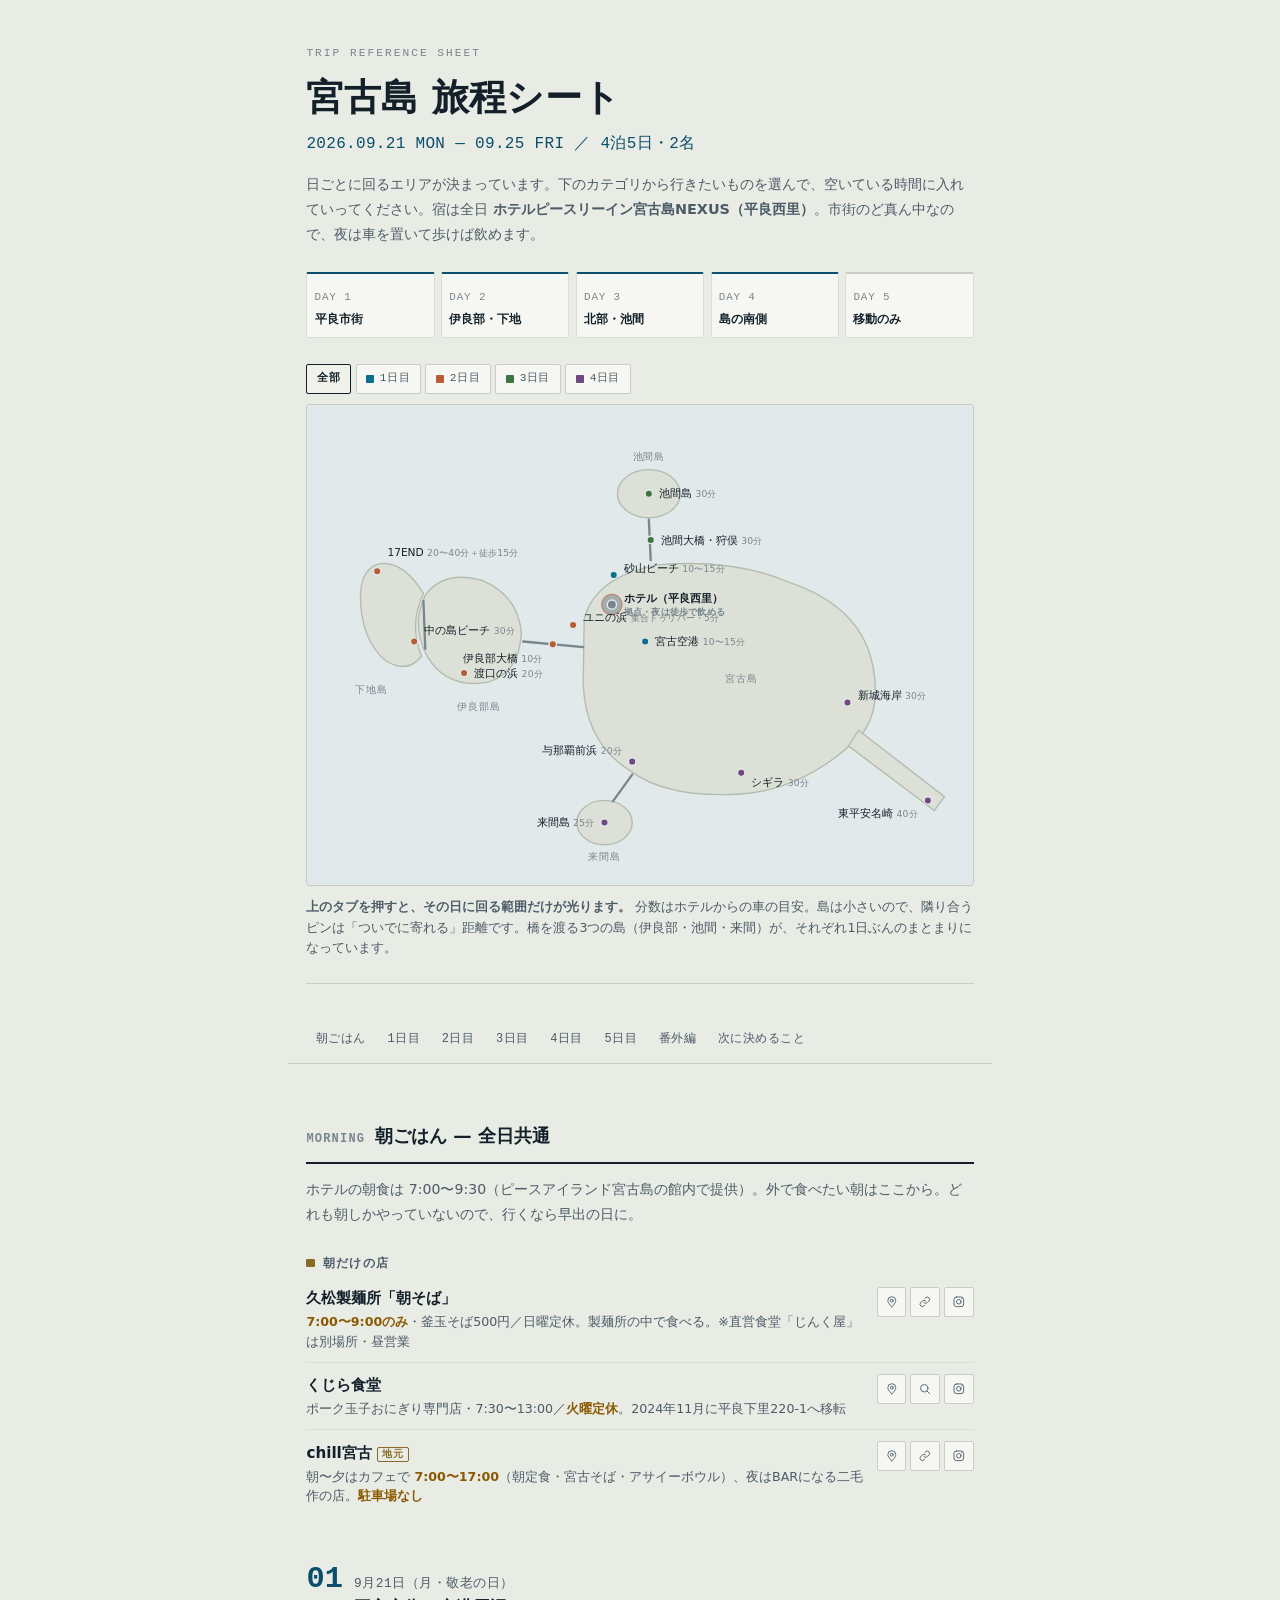
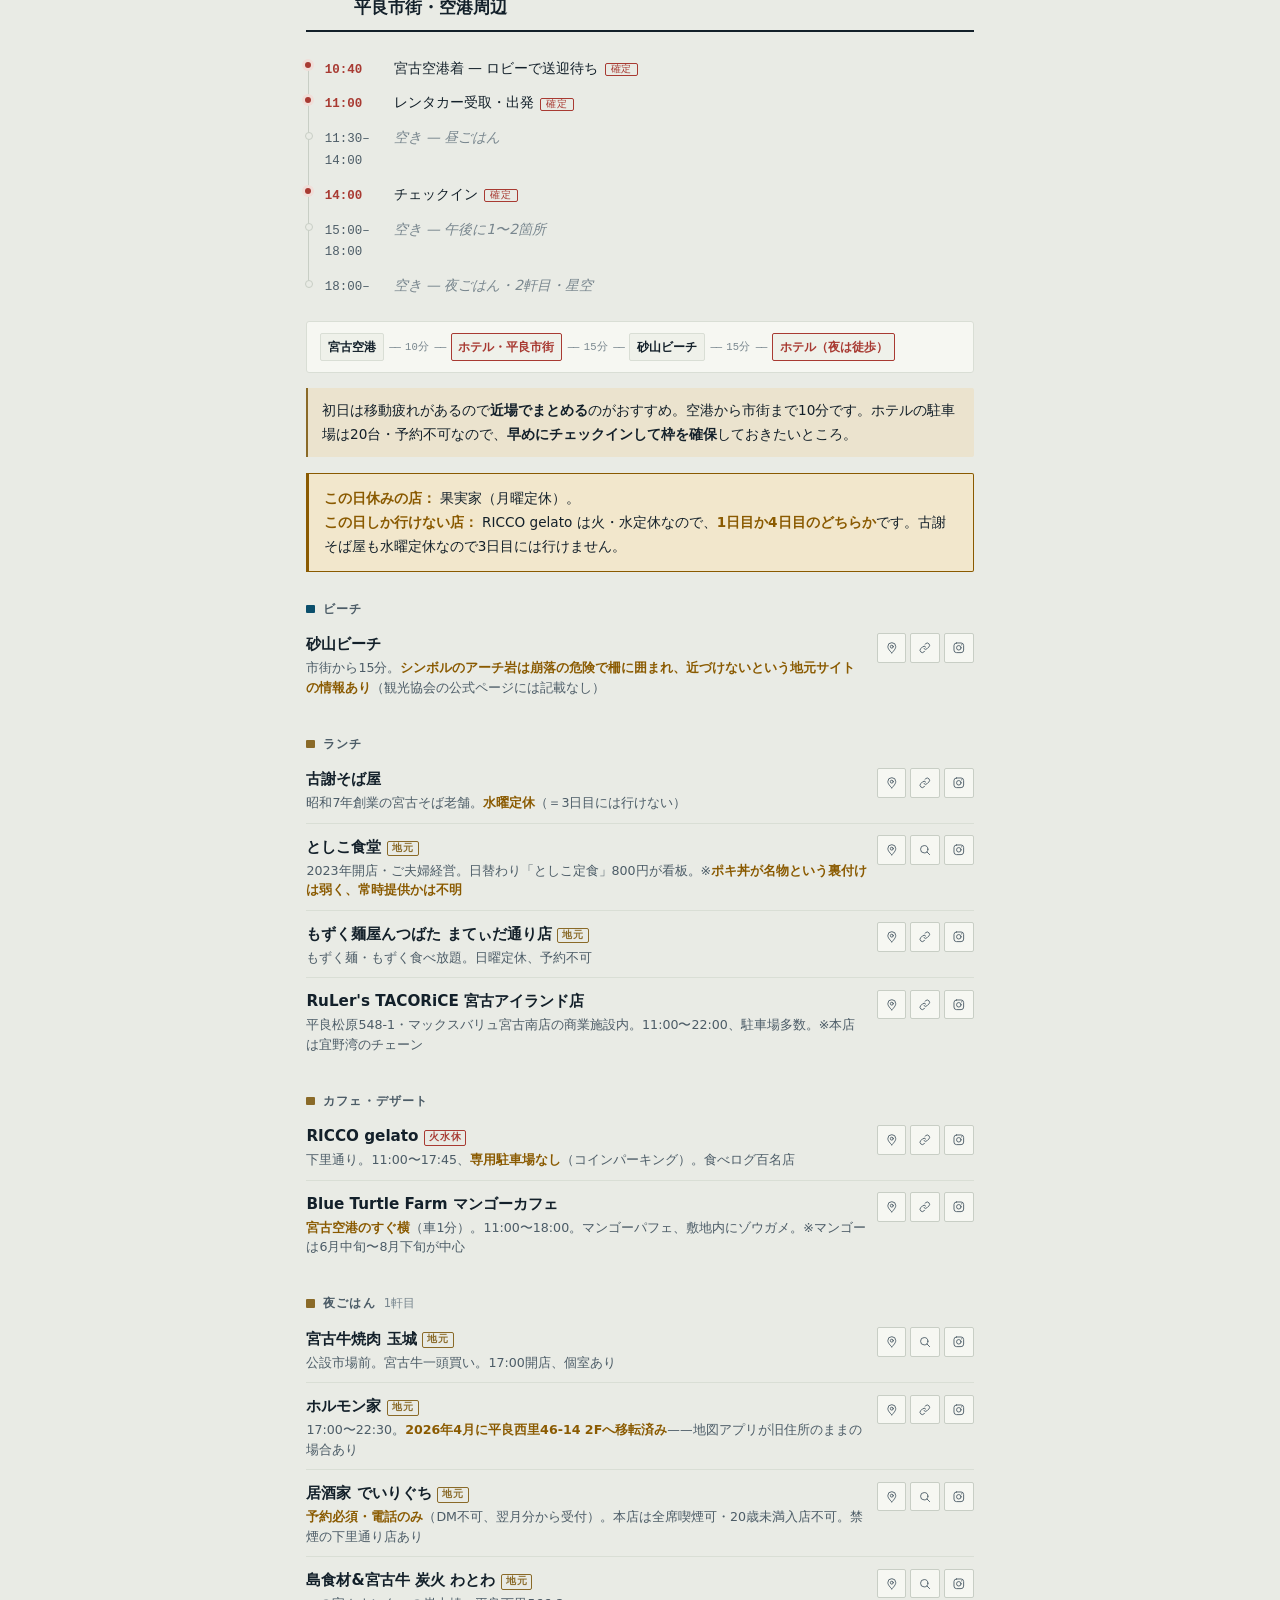
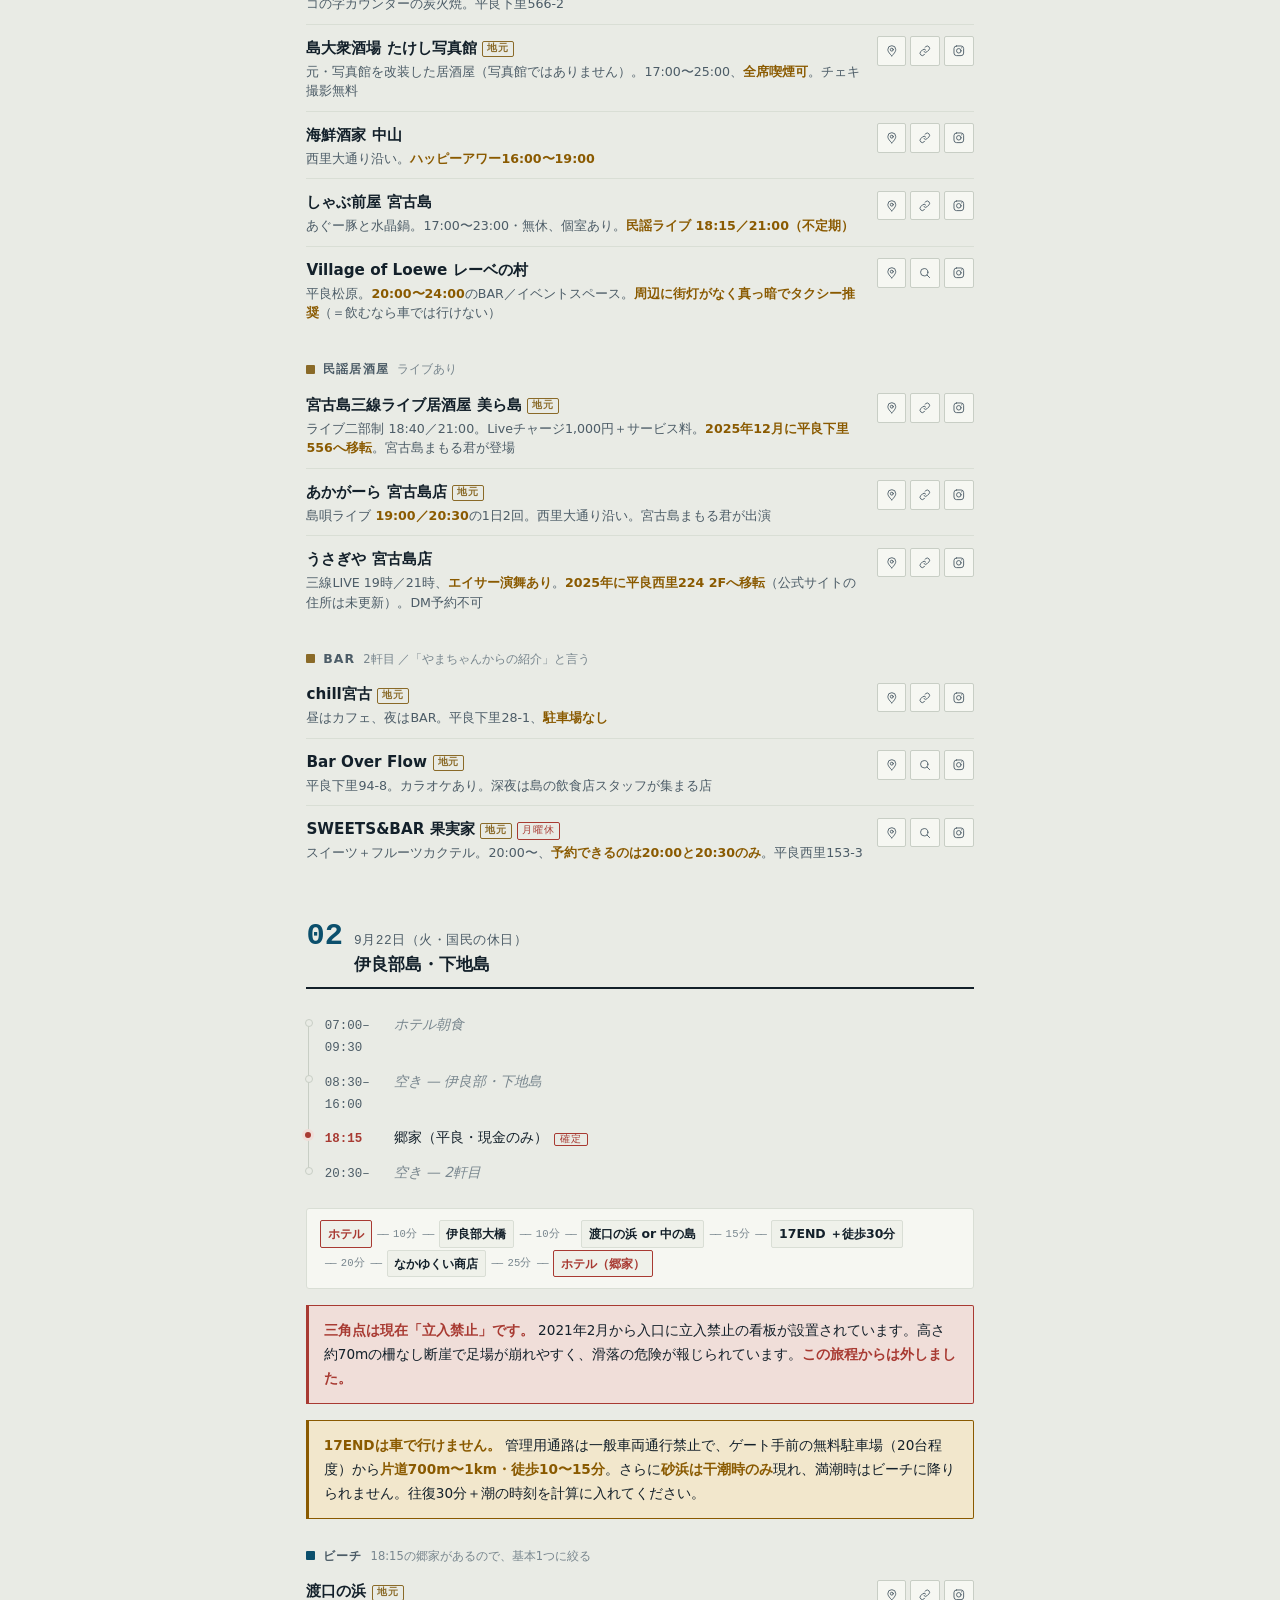
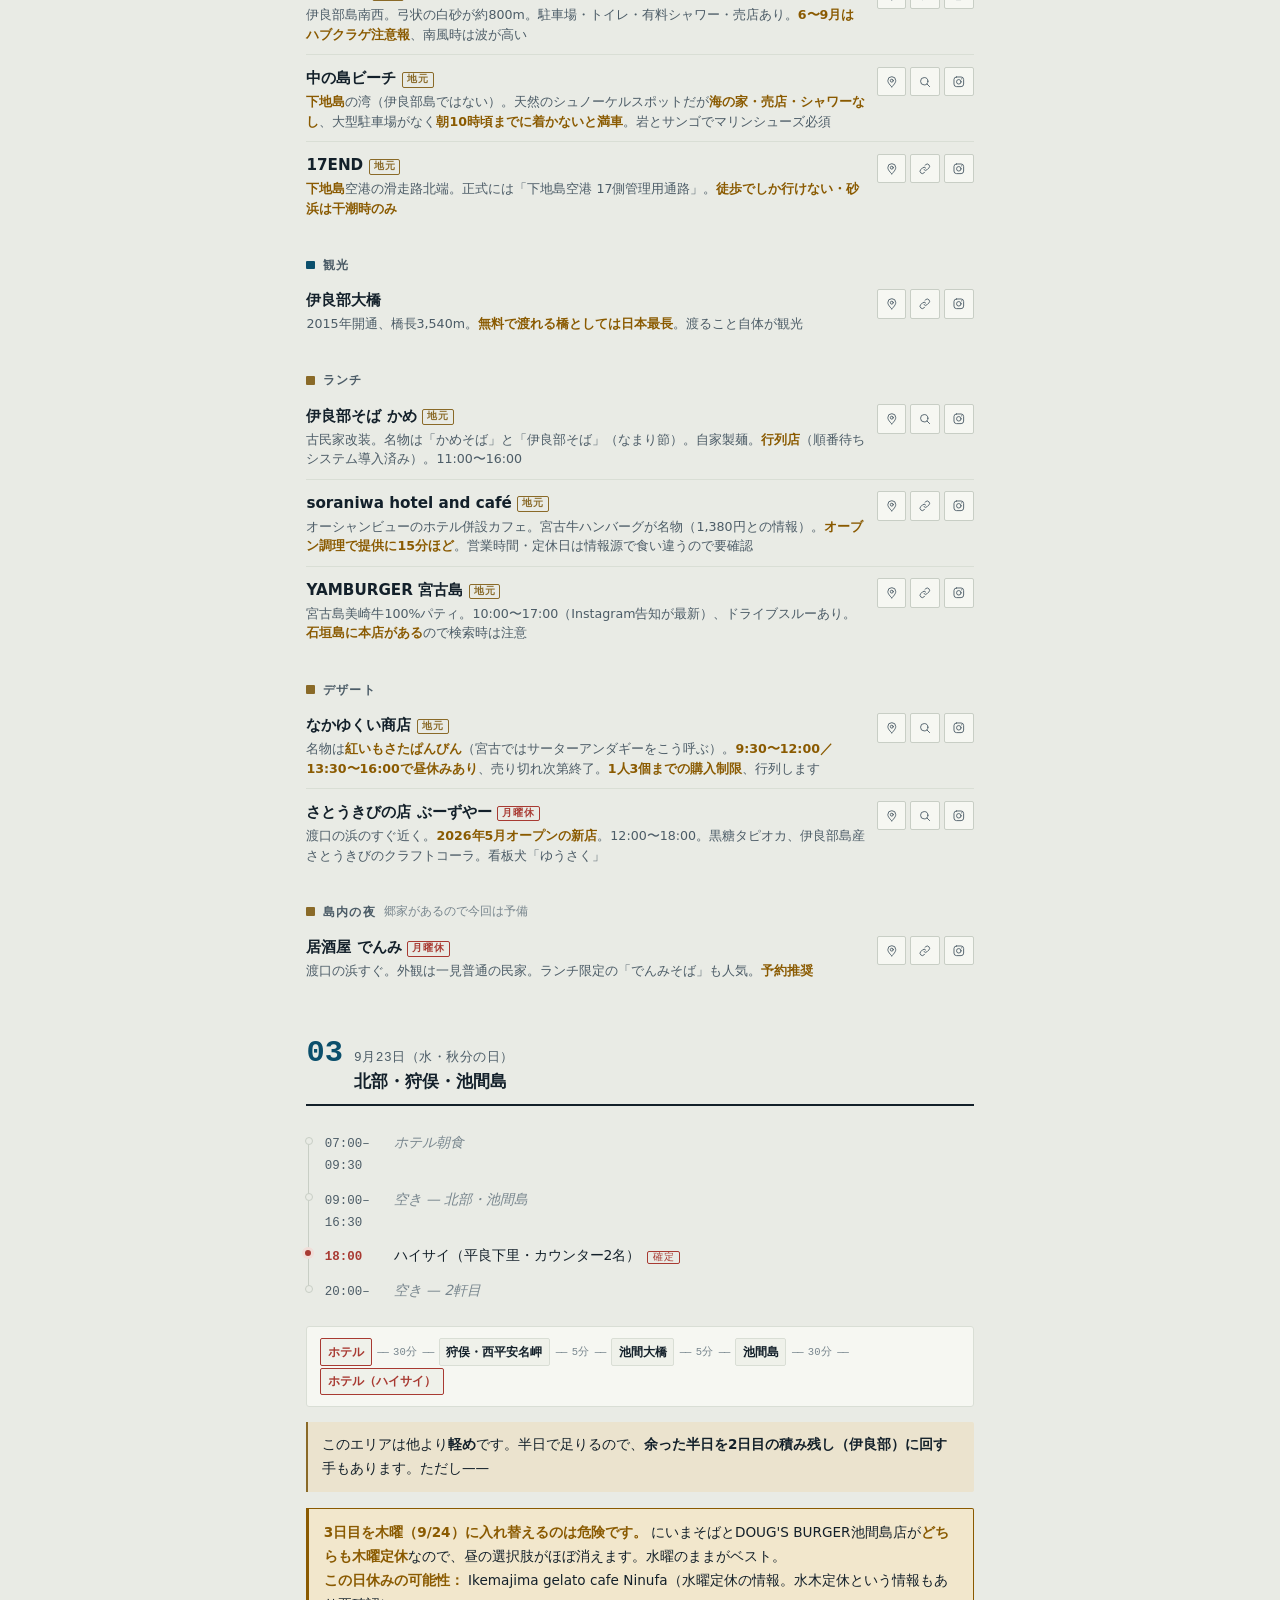
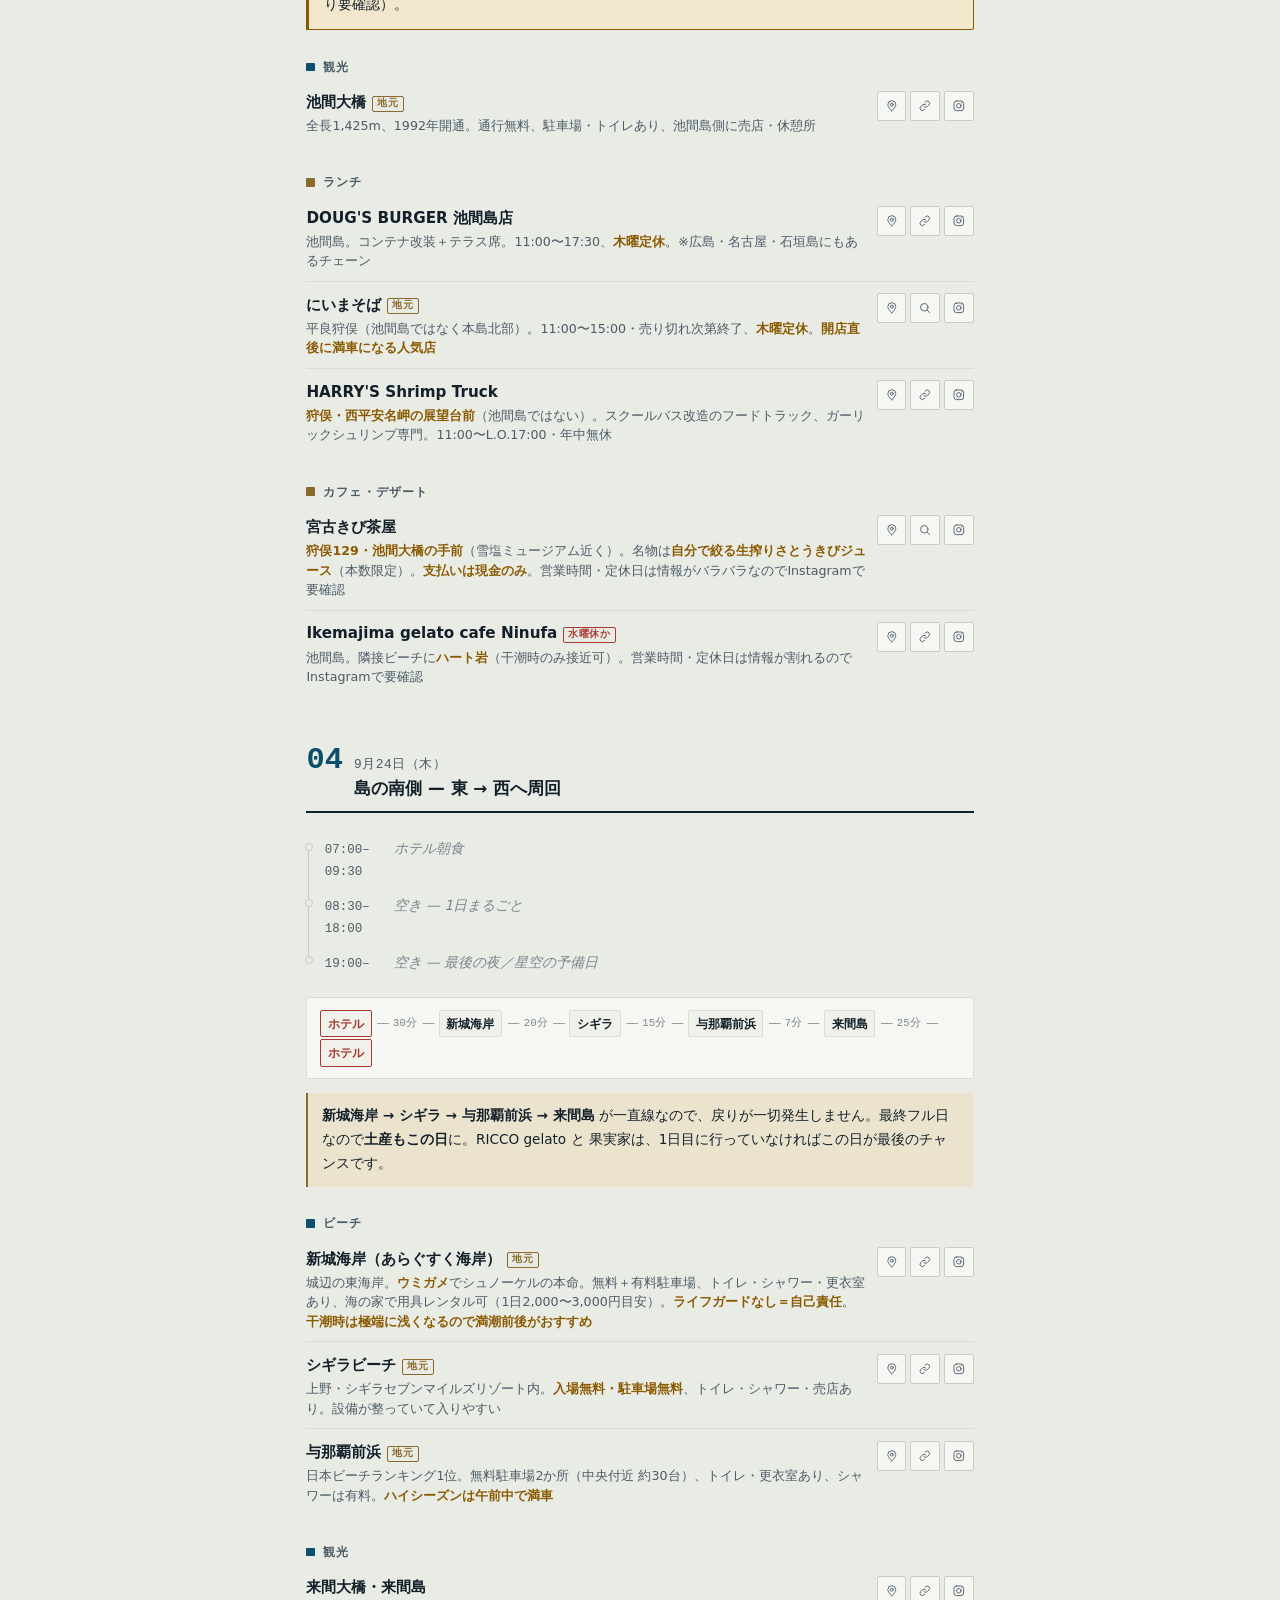
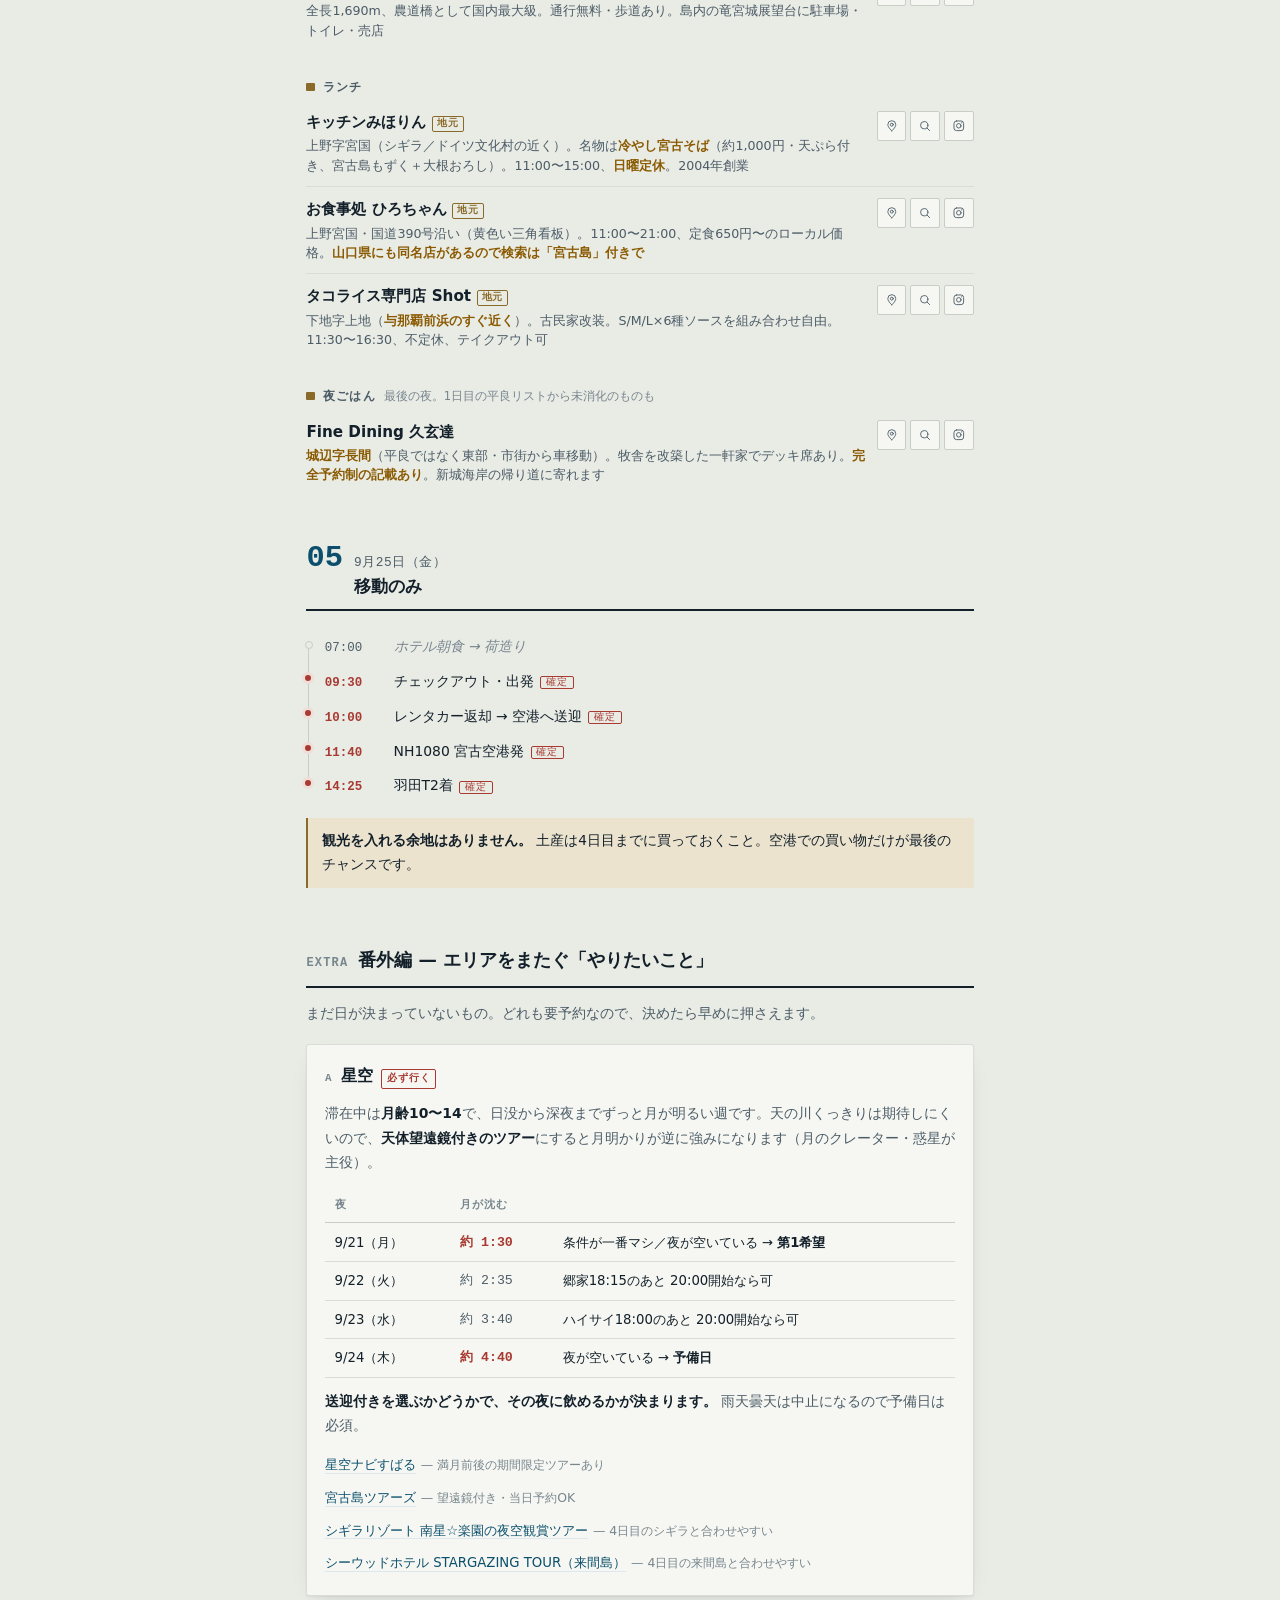
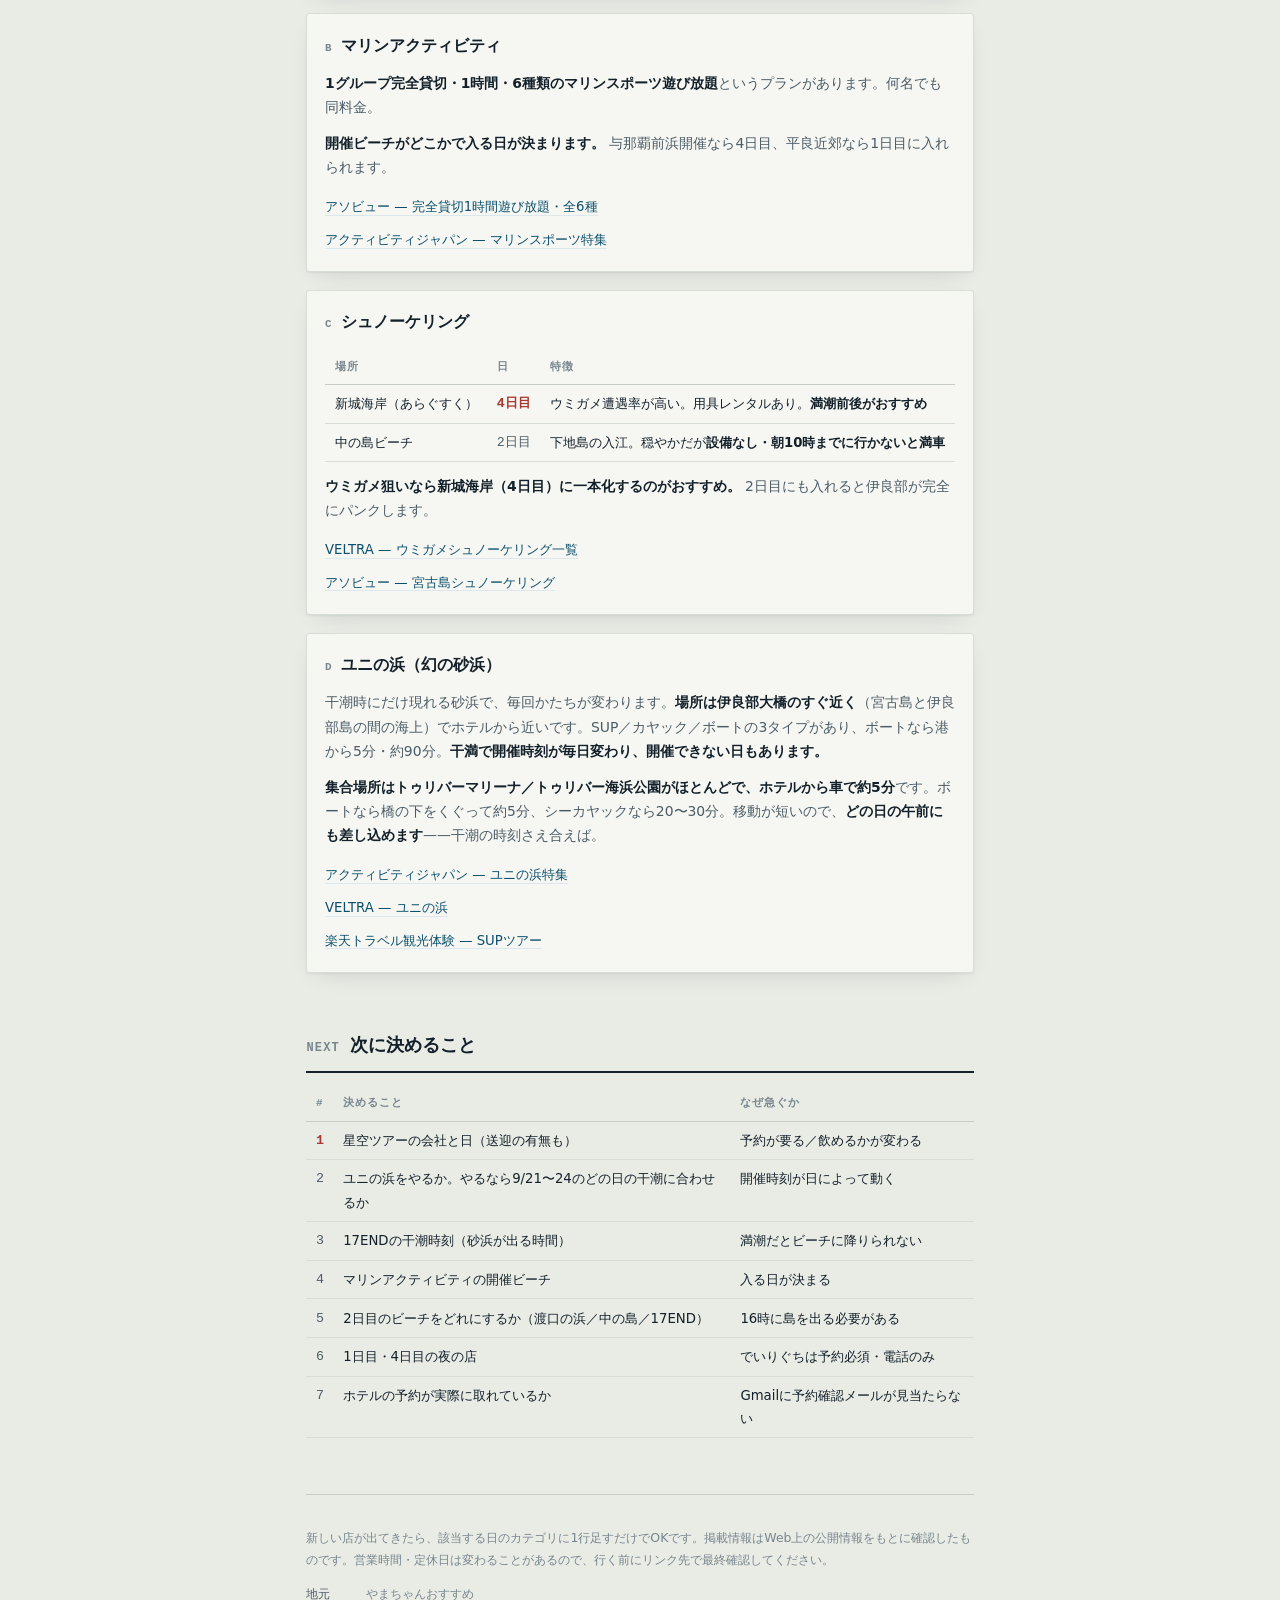
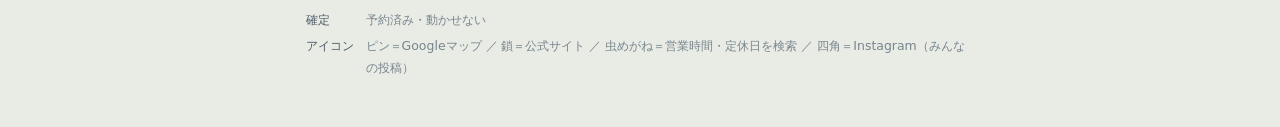
==== plan/index.html @ 03f6b326 "feat: 旅程シート（plan/index.html）を追加 宮古島4泊5日の検討用参考資料。日ごとのエリア地図・候補店・要予約アクティビティをまとめた単一HTML。" ====
<!doctype html>
<html lang="ja">
<head>
<meta charset="utf-8">
<meta name="viewport" content="width=device-width, initial-scale=1">
<meta name="robots" content="noindex, nofollow">
<meta name="theme-color" content="#E9EBE5" media="(prefers-color-scheme: light)">
<meta name="theme-color" content="#0C151B" media="(prefers-color-scheme: dark)">
<meta name="description" content="宮古島4泊5日（2026/9/21-25）の旅程シート">
<title>宮古島 旅程シート 2026.9.21–25</title>
<style>
  :root{
    --bg:#E9EBE5; --surface:#F6F7F2; --surface-2:#EFF1EA;
    --ink:#13202A; --ink-2:#4C5C67; --ink-3:#78868E;
    --rule:#C8CEC5; --rule-soft:#D9DED5;
    --sea:#0B4F6C; --sea-soft:#DCE8ED;
    --sand:#8A6A28; --sand-soft:#EBE3CE;
    --fix:#A83A32; --fix-soft:#F0DED9;
    --warn:#8A5A00; --warn-soft:#F2E7CC;
    --shadow:0 1px 2px rgba(19,32,42,.06), 0 8px 24px -12px rgba(19,32,42,.18);
    --maxw:44rem;
    --d1:#0B6E8C; --d2:#B85C33; --d3:#3F7340; --d4:#71487F;
    --land:#DCE0D6; --land-line:#B4BCB0; --water:#E2E9EA;
    --font-jp:"Hiragino Kaku Gothic ProN","Hiragino Sans","Yu Gothic UI","Yu Gothic",Meiryo,system-ui,sans-serif;
    --font-mono:ui-monospace,"SF Mono","Cascadia Mono","Roboto Mono",Menlo,Consolas,monospace;
  }
  @media (prefers-color-scheme: dark){
    :root:not([data-theme="light"]){
      --bg:#0C151B; --surface:#131F27; --surface-2:#18262F;
      --ink:#E4E9E5; --ink-2:#94A4AD; --ink-3:#6E7F88;
      --rule:#25343D; --rule-soft:#1E2B33;
      --sea:#74C6DE; --sea-soft:#132E3A;
      --sand:#D9BE83; --sand-soft:#2A2416;
      --fix:#E8776B; --fix-soft:#33191A;
      --warn:#E0B15C; --warn-soft:#2C2413;
      --shadow:0 1px 2px rgba(0,0,0,.4), 0 8px 24px -12px rgba(0,0,0,.7);
      --d1:#6BC3DC; --d2:#E9976A; --d3:#96C77C; --d4:#C398D8;
      --land:#1E2C34; --land-line:#33454F; --water:#101C23;
    }
  }
  :root[data-theme="dark"]{
    --bg:#0C151B; --surface:#131F27; --surface-2:#18262F;
    --ink:#E4E9E5; --ink-2:#94A4AD; --ink-3:#6E7F88;
    --rule:#25343D; --rule-soft:#1E2B33;
    --sea:#74C6DE; --sea-soft:#132E3A;
    --sand:#D9BE83; --sand-soft:#2A2416;
    --fix:#E8776B; --fix-soft:#33191A;
    --warn:#E0B15C; --warn-soft:#2C2413;
    --shadow:0 1px 2px rgba(0,0,0,.4), 0 8px 24px -12px rgba(0,0,0,.7);
    --d1:#6BC3DC; --d2:#E9976A; --d3:#96C77C; --d4:#C398D8;
    --land:#1E2C34; --land-line:#33454F; --water:#101C23;
  }

  *{box-sizing:border-box;}
  html{-webkit-text-size-adjust:100%;scroll-behavior:smooth;scroll-padding-top:4.5rem;}
  @media (prefers-reduced-motion: reduce){html{scroll-behavior:auto;} *{animation:none!important;transition:none!important;}}
  body{margin:0;background:var(--bg);color:var(--ink);font-family:var(--font-jp);font-size:15px;line-height:1.75;-webkit-font-smoothing:antialiased;}
  .wrap{max-width:var(--maxw);margin:0 auto;padding:0 1.15rem 5rem;}

  .mast{padding:2.75rem 0 1.5rem;border-bottom:1px solid var(--rule);}
  .mast .eyebrow{font-family:var(--font-mono);font-size:.7rem;letter-spacing:.18em;color:var(--ink-3);text-transform:uppercase;margin:0 0 .7rem;}
  .mast h1{font-size:clamp(1.65rem,7vw,2.3rem);line-height:1.25;margin:0;letter-spacing:.01em;text-wrap:balance;font-weight:700;}
  .mast .dates{font-family:var(--font-mono);font-size:1rem;color:var(--sea);margin:.55rem 0 0;letter-spacing:.02em;font-variant-numeric:tabular-nums;}
  .mast .sub{color:var(--ink-2);font-size:.9rem;margin:.9rem 0 0;}

  .route{display:grid;grid-template-columns:repeat(5,1fr);gap:.4rem;margin:1.5rem 0 0;}
  .route a{display:block;text-decoration:none;color:inherit;background:var(--surface);border:1px solid var(--rule-soft);border-top:2px solid var(--sea);border-radius:2px;padding:.55rem .45rem .6rem;transition:background .15s ease,border-color .15s ease;}
  .route a:hover,.route a:focus-visible{background:var(--sea-soft);border-color:var(--sea);}
  .route .n{font-family:var(--font-mono);font-size:.68rem;color:var(--ink-3);letter-spacing:.08em;}
  .route .a{display:block;font-size:.74rem;line-height:1.4;margin-top:.15rem;color:var(--ink);font-weight:600;}
  .route a:last-child{border-top-color:var(--rule);}

  .mapfig{margin:1.6rem 0 0;padding:0;}
  .mapfig input{position:absolute;opacity:0;pointer-events:none;width:0;height:0;}
  .map-tabs{display:flex;flex-wrap:wrap;gap:.3rem;margin:0 0 .6rem;}
  .map-tabs label{cursor:pointer;font-family:var(--font-mono);font-size:.7rem;letter-spacing:.05em;padding:.28rem .6rem;border:1px solid var(--rule);border-radius:2px;color:var(--ink-2);background:var(--surface);user-select:none;display:inline-flex;align-items:center;gap:.35rem;}
  .map-tabs label i{width:.5rem;height:.5rem;border-radius:1px;background:currentColor;font-style:normal;}
  .map-tabs label[for="mf-1"] i{background:var(--d1);}
  .map-tabs label[for="mf-2"] i{background:var(--d2);}
  .map-tabs label[for="mf-3"] i{background:var(--d3);}
  .map-tabs label[for="mf-4"] i{background:var(--d4);}
  .map-tabs label[for="mf-all"] i{display:none;}
  #mf-all:checked ~ .map-tabs label[for="mf-all"],
  #mf-1:checked ~ .map-tabs label[for="mf-1"],
  #mf-2:checked ~ .map-tabs label[for="mf-2"],
  #mf-3:checked ~ .map-tabs label[for="mf-3"],
  #mf-4:checked ~ .map-tabs label[for="mf-4"]{color:var(--ink);border-color:var(--ink);background:var(--surface-2);font-weight:600;}
  #mf-all:focus-visible ~ .map-tabs label[for="mf-all"],
  #mf-1:focus-visible ~ .map-tabs label[for="mf-1"],
  #mf-2:focus-visible ~ .map-tabs label[for="mf-2"],
  #mf-3:focus-visible ~ .map-tabs label[for="mf-3"],
  #mf-4:focus-visible ~ .map-tabs label[for="mf-4"]{outline:2px solid var(--sea);outline-offset:2px;}
  .mapfig svg.island{display:block;width:100%;height:auto;max-width:100%;background:var(--water);border:1px solid var(--rule);border-radius:3px;}
  .island .land{fill:var(--land);stroke:var(--land-line);stroke-width:1.5;}
  .island .bridge{stroke:var(--ink-3);stroke-width:2.5;stroke-linecap:round;}
  .island .isle-label{fill:var(--ink-3);font-size:11px;letter-spacing:.08em;}
  .island .zone{fill:none;stroke-width:1.5;stroke-dasharray:5 4;opacity:0;transition:opacity .2s ease;}
  .island .pin circle{stroke:var(--water);stroke-width:1.5;}
  .island .pin text{font-size:11.5px;fill:var(--ink);}
  .island .pin .mins{font-size:10px;fill:var(--ink-3);letter-spacing:.02em;}
  .island .pin{transition:opacity .2s ease;}
  .island .pin[data-day="1"] circle{fill:var(--d1);}
  .island .pin[data-day="2"] circle{fill:var(--d2);}
  .island .pin[data-day="3"] circle{fill:var(--d3);}
  .island .pin[data-day="4"] circle{fill:var(--d4);}
  .island .pin[data-day="x"] circle{fill:var(--ink-3);}
  .island .base circle{fill:var(--fix);}
  .island .base text{font-weight:700;fill:var(--ink);}
  .island .base .ring{fill:none;stroke:var(--fix);stroke-width:1.2;opacity:.55;}
  .island .zone[data-day="1"]{stroke:var(--d1);}
  .island .zone[data-day="2"]{stroke:var(--d2);}
  .island .zone[data-day="3"]{stroke:var(--d3);}
  .island .zone[data-day="4"]{stroke:var(--d4);}
  #mf-1:checked ~ svg .zone[data-day="1"],
  #mf-2:checked ~ svg .zone[data-day="2"],
  #mf-3:checked ~ svg .zone[data-day="3"],
  #mf-4:checked ~ svg .zone[data-day="4"]{opacity:1;}
  #mf-1:checked ~ svg .pin:not([data-day="1"]):not([data-day="x"]),
  #mf-2:checked ~ svg .pin:not([data-day="2"]):not([data-day="x"]),
  #mf-3:checked ~ svg .pin:not([data-day="3"]):not([data-day="x"]),
  #mf-4:checked ~ svg .pin:not([data-day="4"]):not([data-day="x"]){opacity:.16;}
  .mapfig figcaption{margin:.65rem 0 0;font-size:.79rem;color:var(--ink-2);line-height:1.65;}

  .chain{display:flex;align-items:center;flex-wrap:wrap;gap:.1rem .05rem;margin:1.1rem 0 0;padding:.7rem .8rem;background:var(--surface);border:1px solid var(--rule-soft);border-radius:3px;overflow-x:auto;}
  .chain .node{font-size:.78rem;font-weight:600;white-space:nowrap;padding:.12rem .42rem;border-radius:2px;background:var(--surface-2);border:1px solid var(--rule-soft);}
  .chain .node.base{border-color:var(--fix);color:var(--fix);}
  .chain .hop{font-family:var(--font-mono);font-size:.66rem;color:var(--ink-3);white-space:nowrap;padding:0 .3rem;letter-spacing:.02em;}
  .chain .hop::before{content:"—— ";letter-spacing:-.1em;}
  .chain .hop::after{content:" ——";letter-spacing:-.1em;}

  .nav{position:sticky;top:0;z-index:20;background:color-mix(in srgb, var(--bg) 88%, transparent);backdrop-filter:blur(10px);border-bottom:1px solid var(--rule);margin:2rem -1.15rem 0;padding:0 1.15rem;}
  .nav ul{display:flex;gap:.15rem;list-style:none;margin:0;padding:.5rem 0;overflow-x:auto;scrollbar-width:none;}
  .nav ul::-webkit-scrollbar{display:none;}
  .nav a{display:block;white-space:nowrap;text-decoration:none;font-family:var(--font-mono);font-size:.75rem;letter-spacing:.04em;color:var(--ink-2);padding:.3rem .6rem;border-radius:2px;}
  .nav a:hover,.nav a:focus-visible{color:var(--ink);background:var(--surface);}

  .day{margin:3rem 0 0;}
  .day-head{display:flex;align-items:baseline;gap:.7rem;flex-wrap:wrap;padding-bottom:.7rem;border-bottom:2px solid var(--ink);}
  .day-n{font-family:var(--font-mono);font-size:1.9rem;line-height:1;font-weight:600;color:var(--sea);font-variant-numeric:tabular-nums;}
  .day-meta{display:flex;flex-direction:column;gap:.1rem;}
  .day-date{font-family:var(--font-mono);font-size:.8rem;color:var(--ink-2);letter-spacing:.04em;}
  .day-area{font-size:1.05rem;font-weight:700;line-height:1.3;}
  .day-note{margin:.9rem 0 0;padding:.7rem .85rem;border-left:2px solid var(--sand);background:var(--sand-soft);color:var(--ink);font-size:.85rem;border-radius:0 2px 2px 0;}

  .rail{list-style:none;margin:1.2rem 0 0;padding:0 0 0 .1rem;}
  .rail li{position:relative;display:grid;grid-template-columns:3.6rem 1fr;gap:.7rem;padding:.28rem 0 .28rem 1.05rem;align-items:baseline;}
  .rail li::before{content:"";position:absolute;left:0;top:0;bottom:0;width:1px;background:var(--rule);}
  .rail li:first-child::before{top:.75rem;}
  .rail li:last-child::before{bottom:calc(100% - .75rem);}
  .rail li::after{content:"";position:absolute;left:-2.5px;top:.68rem;width:6px;height:6px;border-radius:50%;background:var(--rule);}
  .rail li.fixed::after{background:var(--fix);box-shadow:0 0 0 3px var(--fix-soft);}
  .rail li.open::after{background:var(--bg);border:1px solid var(--rule);}
  .rail time{font-family:var(--font-mono);font-size:.78rem;color:var(--ink-2);font-variant-numeric:tabular-nums;}
  .rail li.fixed time{color:var(--fix);font-weight:600;}
  .rail .what{font-size:.87rem;}
  .rail li.open .what{color:var(--ink-3);font-style:italic;}
  .rail .tag{font-family:var(--font-mono);font-size:.62rem;letter-spacing:.1em;color:var(--fix);border:1px solid var(--fix);border-radius:2px;padding:0 .3rem;margin-left:.4rem;vertical-align:.08em;}

  .cat{margin:1.6rem 0 0;}
  .cat h3{display:flex;align-items:center;gap:.5rem;margin:0 0 .1rem;font-size:.78rem;font-weight:700;letter-spacing:.09em;color:var(--ink-2);}
  .cat h3::before{content:"";width:.55rem;height:.55rem;border-radius:1px;flex:none;background:var(--sea);}
  .cat[data-kind="food"] h3::before{background:var(--sand);}
  .cat h3 .hint{font-weight:400;letter-spacing:0;color:var(--ink-3);font-size:.72rem;}

  ul.places{list-style:none;margin:0;padding:0;}
  ul.places li{display:flex;align-items:flex-start;gap:.6rem;padding:.62rem 0;border-bottom:1px solid var(--rule-soft);}
  ul.places li:last-child{border-bottom:0;}
  .p-main{flex:1;min-width:0;}
  .p-name{font-weight:600;font-size:.95rem;line-height:1.45;}
  .rec{display:inline-block;margin-left:.35rem;font-family:var(--font-mono);font-size:.6rem;letter-spacing:.08em;color:var(--sand);border:1px solid var(--sand);border-radius:2px;padding:0 .25rem;vertical-align:.14em;}
  .shut{display:inline-block;margin-left:.35rem;font-family:var(--font-mono);font-size:.6rem;letter-spacing:.08em;color:var(--fix);border:1px solid var(--fix);border-radius:2px;padding:0 .25rem;vertical-align:.14em;}
  .p-note{display:block;font-size:.79rem;color:var(--ink-2);line-height:1.55;margin-top:.05rem;}
  .p-note b{color:var(--warn);}
  .p-links{display:flex;gap:.25rem;flex:none;padding-top:.1rem;}
  .p-links a{display:grid;place-items:center;width:1.85rem;height:1.85rem;border:1px solid var(--rule);border-radius:2px;color:var(--ink-2);background:var(--surface);transition:color .15s ease,border-color .15s ease,background .15s ease;}
  .p-links a:hover,.p-links a:focus-visible{color:var(--sea);border-color:var(--sea);background:var(--sea-soft);}
  .p-links svg{width:.85rem;height:.85rem;fill:none;stroke:currentColor;stroke-width:1.6;stroke-linecap:round;stroke-linejoin:round;}

  .extra{background:var(--surface);border:1px solid var(--rule-soft);border-radius:3px;padding:1.1rem 1.1rem 1.2rem;margin:1.1rem 0 0;box-shadow:var(--shadow);}
  .extra h3{margin:0;font-size:1rem;display:flex;align-items:baseline;gap:.5rem;flex-wrap:wrap;}
  .extra .key{font-family:var(--font-mono);font-size:.68rem;letter-spacing:.12em;color:var(--ink-3);}
  .extra p{margin:.7rem 0 0;font-size:.87rem;color:var(--ink-2);}
  .extra p strong{color:var(--ink);}
  .extra .must{display:inline-block;font-family:var(--font-mono);font-size:.62rem;letter-spacing:.1em;color:var(--fix);border:1px solid var(--fix);border-radius:2px;padding:0 .3rem;}
  .links{list-style:none;margin:.85rem 0 0;padding:0;display:flex;flex-direction:column;gap:.4rem;}
  .links a{color:var(--sea);text-decoration:none;font-size:.83rem;border-bottom:1px solid var(--sea-soft);padding-bottom:.05rem;}
  .links a:hover,.links a:focus-visible{border-bottom-color:var(--sea);}
  .links li span{color:var(--ink-3);font-size:.78rem;}

  .tbl-scroll{overflow-x:auto;margin:.9rem 0 0;}
  table{border-collapse:collapse;width:100%;font-size:.83rem;}
  th,td{text-align:left;padding:.45rem .6rem;border-bottom:1px solid var(--rule-soft);vertical-align:top;}
  th{font-family:var(--font-mono);font-size:.68rem;letter-spacing:.09em;color:var(--ink-3);font-weight:600;border-bottom-color:var(--rule);white-space:nowrap;}
  td.num{font-family:var(--font-mono);font-variant-numeric:tabular-nums;white-space:nowrap;color:var(--ink-2);}
  tr.hi td{color:var(--ink);}
  tr.hi td.num{color:var(--fix);font-weight:600;}

  .sec{margin:3.5rem 0 0;}
  .sec > h2{font-size:1.15rem;margin:0 0 .2rem;padding-bottom:.6rem;border-bottom:2px solid var(--ink);display:flex;align-items:baseline;gap:.6rem;}
  .sec > h2 .idx{font-family:var(--font-mono);font-size:.75rem;color:var(--ink-3);letter-spacing:.1em;}
  .sec > p.lede{margin:.85rem 0 0;color:var(--ink-2);font-size:.88rem;}

  .callout{margin:1rem 0 0;padding:.8rem .9rem;border:1px solid var(--fix);border-left-width:3px;border-radius:0 2px 2px 0;background:var(--fix-soft);font-size:.85rem;color:var(--ink);}
  .callout b{color:var(--fix);}
  .caution{margin:1rem 0 0;padding:.8rem .9rem;border:1px solid var(--warn);border-left-width:3px;border-radius:0 2px 2px 0;background:var(--warn-soft);font-size:.85rem;color:var(--ink);}
  .caution b{color:var(--warn);}

  footer{margin:3.5rem 0 0;padding-top:1.2rem;border-top:1px solid var(--rule);font-size:.78rem;color:var(--ink-3);}
  footer dl{display:grid;grid-template-columns:auto 1fr;gap:.25rem .7rem;margin:.6rem 0 0;}
  footer dt{color:var(--ink-2);}
  footer dd{margin:0;}
  a:focus-visible,.route a:focus-visible{outline:2px solid var(--sea);outline-offset:2px;}
</style>
</head>
<body>
<svg width="0" height="0" style="position:absolute" aria-hidden="true" focusable="false">
  <symbol id="i-map" viewBox="0 0 24 24"><path d="M12 21s7-6.3 7-11a7 7 0 1 0-14 0c0 4.7 7 11 7 11Z"/><circle cx="12" cy="10" r="2.6"/></symbol>
  <symbol id="i-search" viewBox="0 0 24 24"><circle cx="11" cy="11" r="6.5"/><path d="m16 16 4.5 4.5"/></symbol>
  <symbol id="i-link" viewBox="0 0 24 24"><path d="M10.5 13.5a4 4 0 0 0 5.7 0l3-3a4 4 0 1 0-5.7-5.7l-1.3 1.3"/><path d="M13.5 10.5a4 4 0 0 0-5.7 0l-3 3a4 4 0 1 0 5.7 5.7l1.3-1.3"/></symbol>
  <symbol id="i-ig" viewBox="0 0 24 24"><rect x="3.5" y="3.5" width="17" height="17" rx="4.5"/><circle cx="12" cy="12" r="4"/><circle cx="17.2" cy="6.8" r="1" fill="currentColor" stroke="none"/></symbol>
</svg>

<div class="wrap">

  <header class="mast">
    <p class="eyebrow">Trip reference sheet</p>
    <h1>宮古島 旅程シート</h1>
    <p class="dates">2026.09.21 MON — 09.25 FRI ／ 4泊5日・2名</p>
    <p class="sub">日ごとに回るエリアが決まっています。下のカテゴリから行きたいものを選んで、空いている時間に入れていってください。宿は全日 <strong>ホテルピースリーイン宮古島NEXUS（平良西里）</strong>。市街のど真ん中なので、夜は車を置いて歩けば飲めます。</p>

    <nav class="route" aria-label="5日間の流れ">
      <a href="#d1"><span class="n">DAY 1</span><span class="a">平良市街</span></a>
      <a href="#d2"><span class="n">DAY 2</span><span class="a">伊良部・下地</span></a>
      <a href="#d3"><span class="n">DAY 3</span><span class="a">北部・池間</span></a>
      <a href="#d4"><span class="n">DAY 4</span><span class="a">島の南側</span></a>
      <a href="#d5"><span class="n">DAY 5</span><span class="a">移動のみ</span></a>
    </nav>

    <figure class="mapfig">
      <input type="radio" name="mapfilter" id="mf-all" checked>
      <input type="radio" name="mapfilter" id="mf-1">
      <input type="radio" name="mapfilter" id="mf-2">
      <input type="radio" name="mapfilter" id="mf-3">
      <input type="radio" name="mapfilter" id="mf-4">
      <div class="map-tabs" role="group" aria-label="日ごとに範囲を表示">
        <label for="mf-all">全部</label>
        <label for="mf-1"><i></i>1日目</label>
        <label for="mf-2"><i></i>2日目</label>
        <label for="mf-3"><i></i>3日目</label>
        <label for="mf-4"><i></i>4日目</label>
      </div>

      <svg class="island" viewBox="0 0 720 520" role="img"
           aria-label="宮古島の模式図。ホテルのある平良市街を中心に、1日目は平良周辺と空港側、2日目は西の伊良部島・下地島、3日目は北の狩俣・池間島、4日目は南側の海岸線を東から西へ回る。">
        <path class="land" d="M300,232 Q311,186 380,173 Q462,166 522,192 Q596,217 611,276 Q623,326 601,356 Q541,416 470,421 Q390,426 350,396 Q301,366 299,301 Z"/>
        <path class="land" d="M597,352 L690,424 L679,439 L586,369 Z"/>
        <ellipse class="land" cx="370" cy="96" rx="34" ry="26"/>
        <path class="land" d="M232,246 Q228,206 190,190 Q148,178 128,206 Q112,238 130,272 Q152,308 196,300 Q230,290 232,246 Z"/>
        <path class="land" d="M126,204 Q104,168 78,172 Q56,178 58,214 Q60,254 84,276 Q108,292 124,272 Q110,238 126,204 Z"/>
        <ellipse class="land" cx="322" cy="452" rx="30" ry="24"/>

        <line class="bridge" x1="372" y1="168" x2="370" y2="124"/>
        <line class="bridge" x1="299" y1="262" x2="234" y2="256"/>
        <line class="bridge" x1="352" y1="400" x2="331" y2="429"/>
        <line class="bridge" x1="126" y1="212" x2="128" y2="264"/>

        <text class="isle-label" x="370" y="60" text-anchor="middle">池間島</text>
        <text class="isle-label" x="186" y="330" text-anchor="middle">伊良部島</text>
        <text class="isle-label" x="70" y="312" text-anchor="middle">下地島</text>
        <text class="isle-label" x="322" y="492" text-anchor="middle">来間島</text>
        <text class="isle-label" x="470" y="300" text-anchor="middle">宮古島</text>

        <ellipse class="zone" data-day="1" cx="340" cy="222" rx="76" ry="80"/>
        <ellipse class="zone" data-day="2" cx="158" cy="236" rx="136" ry="110"/>
        <ellipse class="zone" data-day="3" cx="372" cy="128" rx="70" ry="92"/>
        <ellipse class="zone" data-day="4" cx="492" cy="400" rx="216" ry="86" transform="rotate(-14 492 400)"/>

        <g class="pin base" data-day="x">
          <circle class="ring" cx="330" cy="216" r="11"/>
          <circle cx="330" cy="216" r="5"/>
          <text x="343" y="213">ホテル（平良西里）</text>
          <text class="mins" x="343" y="227">拠点・夜は徒歩で飲める</text>
        </g>
        <g class="pin" data-day="1">
          <circle cx="366" cy="256" r="4"/>
          <text x="377" y="260">宮古空港 <tspan class="mins">10〜15分</tspan></text>
        </g>
        <g class="pin" data-day="1">
          <circle cx="332" cy="184" r="4"/>
          <text x="343" y="181">砂山ビーチ <tspan class="mins">10〜15分</tspan></text>
        </g>

        <g class="pin" data-day="2">
          <circle cx="266" cy="259" r="4"/>
          <text x="255" y="278" text-anchor="end">伊良部大橋 <tspan class="mins">10分</tspan></text>
        </g>
        <g class="pin" data-day="2">
          <circle cx="170" cy="290" r="4"/>
          <text x="181" y="294">渡口の浜 <tspan class="mins">20分</tspan></text>
        </g>
        <g class="pin" data-day="2">
          <circle cx="116" cy="256" r="4"/>
          <text x="127" y="248">中の島ビーチ <tspan class="mins">30分</tspan></text>
        </g>
        <g class="pin" data-day="2">
          <circle cx="76" cy="180" r="4"/>
          <text x="87" y="163">17END <tspan class="mins">20〜40分＋徒歩15分</tspan></text>
        </g>
        <g class="pin" data-day="2">
          <circle cx="288" cy="238" r="4"/>
          <text x="299" y="234">ユニの浜 <tspan class="mins">集合トゥリバー・5分</tspan></text>
        </g>

        <g class="pin" data-day="3">
          <circle cx="372" cy="146" r="4"/>
          <text x="383" y="150">池間大橋・狩俣 <tspan class="mins">30分</tspan></text>
        </g>
        <g class="pin" data-day="3">
          <circle cx="370" cy="96" r="4"/>
          <text x="381" y="100">池間島 <tspan class="mins">30分</tspan></text>
        </g>

        <g class="pin" data-day="4">
          <circle cx="585" cy="322" r="4"/>
          <text x="596" y="318">新城海岸 <tspan class="mins">30分</tspan></text>
        </g>
        <g class="pin" data-day="4">
          <circle cx="470" cy="398" r="4"/>
          <text x="481" y="412">シギラ <tspan class="mins">30分</tspan></text>
        </g>
        <g class="pin" data-day="4">
          <circle cx="352" cy="386" r="4"/>
          <text x="341" y="378" text-anchor="end">与那覇前浜 <tspan class="mins">20分</tspan></text>
        </g>
        <g class="pin" data-day="4">
          <circle cx="322" cy="452" r="4"/>
          <text x="311" y="456" text-anchor="end">来間島 <tspan class="mins">25分</tspan></text>
        </g>
        <g class="pin" data-day="4">
          <circle cx="672" cy="428" r="4"/>
          <text x="661" y="446" text-anchor="end">東平安名崎 <tspan class="mins">40分</tspan></text>
        </g>
      </svg>

      <figcaption><strong>上のタブを押すと、その日に回る範囲だけが光ります。</strong> 分数はホテルからの車の目安。島は小さいので、隣り合うピンは「ついでに寄れる」距離です。橋を渡る3つの島（伊良部・池間・来間）が、それぞれ1日ぶんのまとまりになっています。</figcaption>
    </figure>
  </header>

  <nav class="nav" aria-label="ページ内ナビ">
    <ul>
      <li><a href="#asa">朝ごはん</a></li>
      <li><a href="#d1">1日目</a></li>
      <li><a href="#d2">2日目</a></li>
      <li><a href="#d3">3日目</a></li>
      <li><a href="#d4">4日目</a></li>
      <li><a href="#d5">5日目</a></li>
      <li><a href="#extras">番外編</a></li>
      <li><a href="#todo">次に決めること</a></li>
    </ul>
  </nav>

  <!-- ══ 朝ごはん ══ -->
  <section class="sec" id="asa">
    <h2><span class="idx">MORNING</span>朝ごはん — 全日共通</h2>
    <p class="lede">ホテルの朝食は 7:00〜9:30（ピースアイランド宮古島の館内で提供）。外で食べたい朝はここから。どれも朝しかやっていないので、行くなら早出の日に。</p>
    <div class="cat" data-kind="food">
      <h3>朝だけの店</h3>
      <ul class="places">
        <li><div class="p-main"><span class="p-name">久松製麺所「朝そば」</span><span class="p-note"><b>7:00〜9:00のみ</b>・釜玉そば500円／日曜定休。製麺所の中で食べる。※直営食堂「じんく屋」は別場所・昼営業</span></div><div class="p-links"><a href="https://www.google.com/maps/place/%E4%B9%85%E6%9D%BE%E8%A3%BD%E9%BA%BA%E6%89%80/data=!4m2!3m1!1s0x34f45412c83f7db9:0x7915e3fa07e1bb2a" aria-label="久松製麺所 をマップで見る"><svg><use href="#i-map"/></svg></a><a href="https://hisamatsu-seimen.com/" aria-label="久松製麺所 公式サイト"><svg><use href="#i-link"/></svg></a><a href="https://www.instagram.com/explore/search/keyword/?q=%E4%B9%85%E6%9D%BE%E8%A3%BD%E9%BA%BA%E6%89%80+%E5%AE%AE%E5%8F%A4%E5%B3%B6" aria-label="久松製麺所 をInstagramで見る"><svg><use href="#i-ig"/></svg></a></div></li>
        <li><div class="p-main"><span class="p-name">くじら食堂</span><span class="p-note">ポーク玉子おにぎり専門店・7:30〜13:00／<b>火曜定休</b>。2024年11月に平良下里220-1へ移転</span></div><div class="p-links"><a href="https://www.google.com/maps/search/?api=1&amp;query=%E3%81%8F%E3%81%98%E3%82%89%E9%A3%9F%E5%A0%82+%E5%AE%AE%E5%8F%A4%E5%B3%B6+%E5%B9%B3%E8%89%AF%E4%B8%8B%E9%87%8C" aria-label="くじら食堂 をマップで見る"><svg><use href="#i-map"/></svg></a><a href="https://www.google.com/search?q=%E3%81%8F%E3%81%98%E3%82%89%E9%A3%9F%E5%A0%82+%E5%AE%AE%E5%8F%A4%E5%B3%B6+%E5%96%B6%E6%A5%AD%E6%99%82%E9%96%93+%E5%AE%9A%E4%BC%91%E6%97%A5" aria-label="くじら食堂 を検索"><svg><use href="#i-search"/></svg></a><a href="https://www.instagram.com/explore/search/keyword/?q=%E3%81%8F%E3%81%98%E3%82%89%E9%A3%9F%E5%A0%82+%E5%AE%AE%E5%8F%A4%E5%B3%B6" aria-label="くじら食堂 をInstagramで見る"><svg><use href="#i-ig"/></svg></a></div></li>
        <li><div class="p-main"><span class="p-name">chill宮古<span class="rec">地元</span></span><span class="p-note">朝〜夕はカフェで <b>7:00〜17:00</b>（朝定食・宮古そば・アサイーボウル）、夜はBARになる二毛作の店。<b>駐車場なし</b></span></div><div class="p-links"><a href="https://www.google.com/maps/search/?api=1&amp;query=chill%E5%AE%AE%E5%8F%A4+%E5%AE%AE%E5%8F%A4%E5%B3%B6+%E5%B9%B3%E8%89%AF%E4%B8%8B%E9%87%8C" aria-label="chill宮古 をマップで見る"><svg><use href="#i-map"/></svg></a><a href="https://naturaliber.com/" aria-label="chill宮古 運営会社サイト"><svg><use href="#i-link"/></svg></a><a href="https://www.instagram.com/explore/search/keyword/?q=chill%E5%AE%AE%E5%8F%A4" aria-label="chill宮古 をInstagramで見る"><svg><use href="#i-ig"/></svg></a></div></li>
      </ul>
    </div>
  </section>

  <!-- ══ DAY 1 ══ -->
  <section class="day" id="d1">
    <div class="day-head">
      <span class="day-n">01</span>
      <span class="day-meta">
        <span class="day-date">9月21日（月・敬老の日）</span>
        <span class="day-area">平良市街・空港周辺</span>
      </span>
    </div>

    <ol class="rail">
      <li class="fixed"><time>10:40</time><span class="what">宮古空港着 — ロビーで送迎待ち<span class="tag">確定</span></span></li>
      <li class="fixed"><time>11:00</time><span class="what">レンタカー受取・出発<span class="tag">確定</span></span></li>
      <li class="open"><time>11:30–14:00</time><span class="what">空き — 昼ごはん</span></li>
      <li class="fixed"><time>14:00</time><span class="what">チェックイン<span class="tag">確定</span></span></li>
      <li class="open"><time>15:00–18:00</time><span class="what">空き — 午後に1〜2箇所</span></li>
      <li class="open"><time>18:00–</time><span class="what">空き — 夜ごはん・2軒目・星空</span></li>
    </ol>

    <div class="chain" aria-label="1日目の移動（所要は目安）">
      <span class="node">宮古空港</span><span class="hop">10分</span>
      <span class="node base">ホテル・平良市街</span><span class="hop">15分</span>
      <span class="node">砂山ビーチ</span><span class="hop">15分</span>
      <span class="node base">ホテル（夜は徒歩）</span>
    </div>

    <p class="day-note">初日は移動疲れがあるので<strong>近場でまとめる</strong>のがおすすめ。空港から市街まで10分です。ホテルの駐車場は20台・予約不可なので、<strong>早めにチェックインして枠を確保</strong>しておきたいところ。</p>

    <div class="caution"><b>この日休みの店：</b> 果実家（月曜定休）。<br><b>この日しか行けない店：</b> RICCO gelato は火・水定休なので、<b>1日目か4日目のどちらか</b>です。古謝そば屋も水曜定休なので3日目には行けません。</div>

    <div class="cat">
      <h3>ビーチ</h3>
      <ul class="places">
        <li><div class="p-main"><span class="p-name">砂山ビーチ</span><span class="p-note">市街から15分。<b>シンボルのアーチ岩は崩落の危険で柵に囲まれ、近づけないという地元サイトの情報あり</b>（観光協会の公式ページには記載なし）</span></div><div class="p-links"><a href="https://www.google.com/maps/place/%E7%A0%82%E5%B1%B1%E3%83%93%E3%83%BC%E3%83%81/data=!4m2!3m1!1s0x34f453b561c137fb:0x9c1e4aff2f1eb6f6" aria-label="砂山ビーチ をマップで見る"><svg><use href="#i-map"/></svg></a><a href="https://miyako-island.net/beach_and_spot/beach_spot_001/" aria-label="砂山ビーチ 観光協会ページ"><svg><use href="#i-link"/></svg></a><a href="https://www.instagram.com/explore/search/keyword/?q=%E7%A0%82%E5%B1%B1%E3%83%93%E3%83%BC%E3%83%81+%E5%AE%AE%E5%8F%A4%E5%B3%B6" aria-label="砂山ビーチ をInstagramで見る"><svg><use href="#i-ig"/></svg></a></div></li>
      </ul>
    </div>

    <div class="cat" data-kind="food">
      <h3>ランチ</h3>
      <ul class="places">
        <li><div class="p-main"><span class="p-name">古謝そば屋</span><span class="p-note">昭和7年創業の宮古そば老舗。<b>水曜定休</b>（＝3日目には行けない）</span></div><div class="p-links"><a href="https://www.google.com/maps/place/%E5%8F%A4%E8%AC%9D%E3%81%9D%E3%81%B0%E5%B1%8B/data=!4m2!3m1!1s0x34f4540dba2efc3d:0x4466541c4caca6c6" aria-label="古謝そば屋 をマップで見る"><svg><use href="#i-map"/></svg></a><a href="https://kojasoba.com/" aria-label="古謝そば屋 公式サイト"><svg><use href="#i-link"/></svg></a><a href="https://www.instagram.com/explore/search/keyword/?q=%E5%8F%A4%E8%AC%9D%E3%81%9D%E3%81%B0%E5%B1%8B" aria-label="古謝そば屋 をInstagramで見る"><svg><use href="#i-ig"/></svg></a></div></li>
        <li><div class="p-main"><span class="p-name">としこ食堂<span class="rec">地元</span></span><span class="p-note">2023年開店・ご夫婦経営。日替わり「としこ定食」800円が看板。※<b>ポキ丼が名物という裏付けは弱く、常時提供かは不明</b></span></div><div class="p-links"><a href="https://www.google.com/maps/search/?api=1&amp;query=%E3%81%A8%E3%81%97%E3%81%93%E9%A3%9F%E5%A0%82+%E5%AE%AE%E5%8F%A4%E5%B3%B6" aria-label="としこ食堂 をマップで見る"><svg><use href="#i-map"/></svg></a><a href="https://www.google.com/search?q=%E3%81%A8%E3%81%97%E3%81%93%E9%A3%9F%E5%A0%82+%E5%AE%AE%E5%8F%A4%E5%B3%B6+%E5%96%B6%E6%A5%AD%E6%99%82%E9%96%93+%E5%AE%9A%E4%BC%91%E6%97%A5" aria-label="としこ食堂 を検索"><svg><use href="#i-search"/></svg></a><a href="https://www.instagram.com/explore/search/keyword/?q=%E3%81%A8%E3%81%97%E3%81%93%E9%A3%9F%E5%A0%82+%E5%AE%AE%E5%8F%A4%E5%B3%B6" aria-label="としこ食堂 をInstagramで見る"><svg><use href="#i-ig"/></svg></a></div></li>
        <li><div class="p-main"><span class="p-name">もずく麺屋んつばた まてぃだ通り店<span class="rec">地元</span></span><span class="p-note">もずく麺・もずく食べ放題。日曜定休、予約不可</span></div><div class="p-links"><a href="https://www.google.com/maps/place/%E3%82%82%E3%81%9A%E3%81%8F%E9%BA%BA%E5%B1%8B%E3%82%93%E3%81%A4%E3%81%B0%E3%81%9F+%E3%81%BE%E3%81%A6%E3%81%83%E3%81%A0%E9%80%9A%E3%82%8A%E5%BA%97/data=!4m2!3m1!1s0x34f453f46b7f86df:0x2a73e5ce17df55f" aria-label="んつばた をマップで見る"><svg><use href="#i-map"/></svg></a><a href="https://www.maja-land.com/shop.html" aria-label="んつばた 運営公式サイト"><svg><use href="#i-link"/></svg></a><a href="https://www.instagram.com/explore/search/keyword/?q=%E3%82%93%E3%81%A4%E3%81%B0%E3%81%9F+%E5%AE%AE%E5%8F%A4%E5%B3%B6" aria-label="んつばた をInstagramで見る"><svg><use href="#i-ig"/></svg></a></div></li>
        <li><div class="p-main"><span class="p-name">RuLer&#39;s TACORiCE 宮古アイランド店</span><span class="p-note">平良松原548-1・マックスバリュ宮古南店の商業施設内。11:00〜22:00、駐車場多数。※本店は宜野湾のチェーン</span></div><div class="p-links"><a href="https://www.google.com/maps/place/RuLer's%EF%BB%BF+TACORiCE+%E5%AE%AE%E5%8F%A4%E3%82%A2%E3%82%A4%E3%83%A9%E3%83%B3%E3%83%89%E5%BA%97/data=!4m2!3m1!1s0x34f455b0dd022bd1:0x3f0537b83cced0e9" aria-label="RuLers TACORiCE をマップで見る"><svg><use href="#i-map"/></svg></a><a href="https://rulers-tacorice.com/shop/" aria-label="RuLers TACORiCE 公式サイト"><svg><use href="#i-link"/></svg></a><a href="https://www.instagram.com/explore/search/keyword/?q=rulers+tacorice+%E5%AE%AE%E5%8F%A4%E5%B3%B6" aria-label="RuLers TACORiCE をInstagramで見る"><svg><use href="#i-ig"/></svg></a></div></li>
      </ul>
    </div>

    <div class="cat" data-kind="food">
      <h3>カフェ・デザート</h3>
      <ul class="places">
        <li><div class="p-main"><span class="p-name">RICCO gelato<span class="shut">火水休</span></span><span class="p-note">下里通り。11:00〜17:45、<b>専用駐車場なし</b>（コインパーキング）。食べログ百名店</span></div><div class="p-links"><a href="https://www.google.com/maps/place/RICCO+gelato%EF%BC%88%E3%83%AA%E3%83%83%E3%82%B3%E3%82%B8%E3%82%A7%E3%83%A9%E3%83%BC%E3%83%88%EF%BC%89/data=!4m2!3m1!1s0x34f4538b26b893f9:0xc3c5ccefae51258f" aria-label="RICCO gelato をマップで見る"><svg><use href="#i-map"/></svg></a><a href="https://ricco-gelato.com/" aria-label="RICCO gelato 公式サイト"><svg><use href="#i-link"/></svg></a><a href="https://www.instagram.com/explore/search/keyword/?q=RICCO+gelato+%E5%AE%AE%E5%8F%A4%E5%B3%B6" aria-label="RICCO gelato をInstagramで見る"><svg><use href="#i-ig"/></svg></a></div></li>
        <li><div class="p-main"><span class="p-name">Blue Turtle Farm マンゴーカフェ</span><span class="p-note"><b>宮古空港のすぐ横</b>（車1分）。11:00〜18:00。マンゴーパフェ、敷地内にゾウガメ。※マンゴーは6月中旬〜8月下旬が中心</span></div><div class="p-links"><a href="https://www.google.com/maps/place/%E3%83%96%E3%83%AB%E3%83%BC%E3%82%BF%E3%83%BC%E3%83%88%E3%83%AB%E3%83%95%E3%82%A1%E3%83%BC%E3%83%A0+%E3%83%9E%E3%83%B3%E3%82%B4%E3%83%BC%E3%82%AB%E3%83%95%E3%82%A7/data=!4m2!3m1!1s0x34f45528f9bd9659:0xde862c58ab9fbe18" aria-label="マンゴーカフェ をマップで見る"><svg><use href="#i-map"/></svg></a><a href="https://blueturtlefarm.stores.jp/" aria-label="Blue Turtle Farm 公式"><svg><use href="#i-link"/></svg></a><a href="https://www.instagram.com/explore/search/keyword/?q=blueturtlefarm+%E5%AE%AE%E5%8F%A4%E5%B3%B6" aria-label="Blue Turtle Farm をInstagramで見る"><svg><use href="#i-ig"/></svg></a></div></li>
      </ul>
    </div>

    <div class="cat" data-kind="food">
      <h3>夜ごはん <span class="hint">1軒目</span></h3>
      <ul class="places">
        <li><div class="p-main"><span class="p-name">宮古牛焼肉 玉城<span class="rec">地元</span></span><span class="p-note">公設市場前。宮古牛一頭買い。17:00開店、個室あり</span></div><div class="p-links"><a href="https://www.google.com/maps/place/%E5%AE%AE%E5%8F%A4%E7%89%9B%E7%84%BC%E8%82%89+%E7%8E%89%E5%9F%8E/data=!4m2!3m1!1s0x34f453ad04272371:0x72d8d4af48c2dfe6" aria-label="玉城 をマップで見る"><svg><use href="#i-map"/></svg></a><a href="https://www.google.com/search?q=%E5%AE%AE%E5%8F%A4%E7%89%9B%E7%84%BC%E8%82%89+%E7%8E%89%E5%9F%8E+%E5%AE%AE%E5%8F%A4%E5%B3%B6+%E4%BA%88%E7%B4%84" aria-label="玉城 を検索"><svg><use href="#i-search"/></svg></a><a href="https://www.instagram.com/explore/search/keyword/?q=%E5%AE%AE%E5%8F%A4%E7%89%9B%E7%84%BC%E8%82%89+%E7%8E%89%E5%9F%8E+%E5%AE%AE%E5%8F%A4%E5%B3%B6" aria-label="玉城 をInstagramで見る"><svg><use href="#i-ig"/></svg></a></div></li>
        <li><div class="p-main"><span class="p-name">ホルモン家<span class="rec">地元</span></span><span class="p-note">17:00〜22:30。<b>2026年4月に平良西里46-14 2Fへ移転済み</b>——地図アプリが旧住所のままの場合あり</span></div><div class="p-links"><a href="https://www.google.com/maps/search/?api=1&amp;query=%E3%83%9B%E3%83%AB%E3%83%A2%E3%83%B3%E5%AE%B6+%E5%AE%AE%E5%8F%A4%E5%B3%B6+%E5%B9%B3%E8%89%AF%E8%A5%BF%E9%87%8C" aria-label="ホルモン家 をマップで見る"><svg><use href="#i-map"/></svg></a><a href="https://miyakojima-horumonya.com/" aria-label="ホルモン家 公式サイト"><svg><use href="#i-link"/></svg></a><a href="https://www.instagram.com/explore/search/keyword/?q=%E3%83%9B%E3%83%AB%E3%83%A2%E3%83%B3%E5%AE%B6+%E5%AE%AE%E5%8F%A4%E5%B3%B6" aria-label="ホルモン家 をInstagramで見る"><svg><use href="#i-ig"/></svg></a></div></li>
        <li><div class="p-main"><span class="p-name">居酒家 でいりぐち<span class="rec">地元</span></span><span class="p-note"><b>予約必須・電話のみ</b>（DM不可、翌月分から受付）。本店は全席喫煙可・20歳未満入店不可。禁煙の下里通り店あり</span></div><div class="p-links"><a href="https://www.google.com/maps/search/?api=1&amp;query=%E5%B1%85%E9%85%92%E5%AE%B6+%E3%81%A7%E3%81%84%E3%82%8A%E3%81%90%E3%81%A1+%E5%AE%AE%E5%8F%A4%E5%B3%B6" aria-label="でいりぐち をマップで見る"><svg><use href="#i-map"/></svg></a><a href="https://www.google.com/search?q=%E5%B1%85%E9%85%92%E5%AE%B6+%E3%81%A7%E3%81%84%E3%82%8A%E3%81%90%E3%81%A1+%E5%AE%AE%E5%8F%A4%E5%B3%B6+%E4%BA%88%E7%B4%84" aria-label="でいりぐち を検索"><svg><use href="#i-search"/></svg></a><a href="https://www.instagram.com/explore/search/keyword/?q=%E3%81%A7%E3%81%84%E3%82%8A%E3%81%90%E3%81%A1+%E5%AE%AE%E5%8F%A4%E5%B3%B6" aria-label="でいりぐち をInstagramで見る"><svg><use href="#i-ig"/></svg></a></div></li>
        <li><div class="p-main"><span class="p-name">島食材&amp;宮古牛 炭火 わとわ<span class="rec">地元</span></span><span class="p-note">コの字カウンターの炭火焼。平良下里566-2</span></div><div class="p-links"><a href="https://www.google.com/maps/search/?api=1&amp;query=%E3%82%8F%E3%81%A8%E3%82%8F+%E5%AE%AE%E5%8F%A4%E5%B3%B6+%E5%B9%B3%E8%89%AF%E4%B8%8B%E9%87%8C" aria-label="わとわ をマップで見る"><svg><use href="#i-map"/></svg></a><a href="https://www.google.com/search?q=%E7%82%AD%E7%81%AB+%E3%82%8F%E3%81%A8%E3%82%8F+%E5%AE%AE%E5%8F%A4%E5%B3%B6+%E4%BA%88%E7%B4%84" aria-label="わとわ を検索"><svg><use href="#i-search"/></svg></a><a href="https://www.instagram.com/explore/search/keyword/?q=%E3%82%8F%E3%81%A8%E3%82%8F+%E5%AE%AE%E5%8F%A4%E5%B3%B6" aria-label="わとわ をInstagramで見る"><svg><use href="#i-ig"/></svg></a></div></li>
        <li><div class="p-main"><span class="p-name">島大衆酒場 たけし写真館<span class="rec">地元</span></span><span class="p-note">元・写真館を改装した居酒屋（写真館ではありません）。17:00〜25:00、<b>全席喫煙可</b>。チェキ撮影無料</span></div><div class="p-links"><a href="https://www.google.com/maps/search/?api=1&amp;query=%E3%81%9F%E3%81%91%E3%81%97%E5%86%99%E7%9C%9F%E9%A4%A8+%E5%AE%AE%E5%8F%A4%E5%B3%B6+%E5%B9%B3%E8%89%AF%E8%A5%BF%E9%87%8C" aria-label="たけし写真館 をマップで見る"><svg><use href="#i-map"/></svg></a><a href="https://takeshishashinkan.owst.jp/" aria-label="たけし写真館 公式ページ"><svg><use href="#i-link"/></svg></a><a href="https://www.instagram.com/explore/search/keyword/?q=%E3%81%9F%E3%81%91%E3%81%97%E5%86%99%E7%9C%9F%E9%A4%A8+%E5%AE%AE%E5%8F%A4%E5%B3%B6" aria-label="たけし写真館 をInstagramで見る"><svg><use href="#i-ig"/></svg></a></div></li>
        <li><div class="p-main"><span class="p-name">海鮮酒家 中山</span><span class="p-note">西里大通り沿い。<b>ハッピーアワー16:00〜19:00</b></span></div><div class="p-links"><a href="https://www.google.com/maps/place/%E6%B5%B7%E9%AE%AE%E9%85%92%E5%AE%B6+%E4%B8%AD%E5%B1%B1/data=!4m2!3m1!1s0x34f4538cc5da24bd:0xa77e78c8e5cd2098" aria-label="海鮮酒家 中山 をマップで見る"><svg><use href="#i-map"/></svg></a><a href="https://www.chu-zan.jp/" aria-label="海鮮酒家 中山 公式サイト"><svg><use href="#i-link"/></svg></a><a href="https://www.instagram.com/explore/search/keyword/?q=%E6%B5%B7%E9%AE%AE%E9%85%92%E5%AE%B6+%E4%B8%AD%E5%B1%B1+%E5%AE%AE%E5%8F%A4%E5%B3%B6" aria-label="海鮮酒家 中山 をInstagramで見る"><svg><use href="#i-ig"/></svg></a></div></li>
        <li><div class="p-main"><span class="p-name">しゃぶ前屋 宮古島</span><span class="p-note">あぐー豚と水晶鍋。17:00〜23:00・無休、個室あり。<b>民謡ライブ 18:15／21:00（不定期）</b></span></div><div class="p-links"><a href="https://www.google.com/maps/place/%E3%81%97%E3%82%83%E3%81%B6%E5%89%8D%E5%B1%8B+%E5%AE%AE%E5%8F%A4%E5%B3%B6%E5%BA%97/data=!4m2!3m1!1s0x34f453fb921e03cb:0xb5b4d671a83f6f5c" aria-label="しゃぶ前屋 をマップで見る"><svg><use href="#i-map"/></svg></a><a href="https://naturaliber.com/" aria-label="しゃぶ前屋 運営公式サイト"><svg><use href="#i-link"/></svg></a><a href="https://www.instagram.com/explore/search/keyword/?q=%E3%81%97%E3%82%83%E3%81%B6%E5%89%8D%E5%B1%8B+%E5%AE%AE%E5%8F%A4%E5%B3%B6" aria-label="しゃぶ前屋 をInstagramで見る"><svg><use href="#i-ig"/></svg></a></div></li>
        <li><div class="p-main"><span class="p-name">Village of Loewe レーベの村</span><span class="p-note">平良松原。<b>20:00〜24:00</b>のBAR／イベントスペース。<b>周辺に街灯がなく真っ暗でタクシー推奨</b>（＝飲むなら車では行けない）</span></div><div class="p-links"><a href="https://www.google.com/maps/place/%E3%83%AC%E3%83%BC%E3%83%99%E3%81%AE%E6%9D%91/data=!4m2!3m1!1s0x34f45442efed70ad:0x92ce6a24714dbbbd" aria-label="レーベの村 をマップで見る"><svg><use href="#i-map"/></svg></a><a href="https://www.google.com/search?q=%E3%83%AC%E3%83%BC%E3%83%99%E3%81%AE%E6%9D%91+%E5%AE%AE%E5%8F%A4%E5%B3%B6+%E5%96%B6%E6%A5%AD%E6%99%82%E9%96%93" aria-label="レーベの村 を検索"><svg><use href="#i-search"/></svg></a><a href="https://www.instagram.com/explore/search/keyword/?q=%E3%83%AC%E3%83%BC%E3%83%99%E3%81%AE%E6%9D%91+%E5%AE%AE%E5%8F%A4%E5%B3%B6" aria-label="レーベの村 をInstagramで見る"><svg><use href="#i-ig"/></svg></a></div></li>
      </ul>
    </div>

    <div class="cat" data-kind="food">
      <h3>民謡居酒屋 <span class="hint">ライブあり</span></h3>
      <ul class="places">
        <li><div class="p-main"><span class="p-name">宮古島三線ライブ居酒屋 美ら島<span class="rec">地元</span></span><span class="p-note">ライブ二部制 18:40／21:00。Liveチャージ1,000円＋サービス料。<b>2025年12月に平良下里556へ移転</b>。宮古島まもる君が登場</span></div><div class="p-links"><a href="https://www.google.com/maps/search/?api=1&amp;query=%E7%BE%8E%E3%82%89%E5%B3%B6+%E5%AE%AE%E5%8F%A4%E5%B3%B6+%E4%B8%89%E7%B7%9A%E3%83%A9%E3%82%A4%E3%83%96+%E5%B9%B3%E8%89%AF%E4%B8%8B%E9%87%8C" aria-label="美ら島 をマップで見る"><svg><use href="#i-map"/></svg></a><a href="https://churashima.org/" aria-label="美ら島 公式サイト"><svg><use href="#i-link"/></svg></a><a href="https://www.instagram.com/explore/search/keyword/?q=%E7%BE%8E%E3%82%89%E5%B3%B6+%E5%AE%AE%E5%8F%A4%E5%B3%B6+%E4%B8%89%E7%B7%9A" aria-label="美ら島 をInstagramで見る"><svg><use href="#i-ig"/></svg></a></div></li>
        <li><div class="p-main"><span class="p-name">あかがーら 宮古島店<span class="rec">地元</span></span><span class="p-note">島唄ライブ <b>19:00／20:30</b>の1日2回。西里大通り沿い。宮古島まもる君が出演</span></div><div class="p-links"><a href="https://www.google.com/maps/search/?api=1&amp;query=%E3%81%82%E3%81%8B%E3%81%8C%E3%83%BC%E3%82%89+%E5%AE%AE%E5%8F%A4%E5%B3%B6" aria-label="あかがーら をマップで見る"><svg><use href="#i-map"/></svg></a><a href="https://miyakojima-akaga-ra.jp/" aria-label="あかがーら 公式サイト"><svg><use href="#i-link"/></svg></a><a href="https://www.instagram.com/explore/search/keyword/?q=%E3%81%82%E3%81%8B%E3%81%8C%E3%83%BC%E3%82%89+%E5%AE%AE%E5%8F%A4%E5%B3%B6" aria-label="あかがーら をInstagramで見る"><svg><use href="#i-ig"/></svg></a></div></li>
        <li><div class="p-main"><span class="p-name">うさぎや 宮古島店</span><span class="p-note">三線LIVE 19時／21時、<b>エイサー演舞あり</b>。<b>2025年に平良西里224 2Fへ移転</b>（公式サイトの住所は未更新）。DM予約不可</span></div><div class="p-links"><a href="https://www.google.com/maps/search/?api=1&amp;query=%E3%81%86%E3%81%95%E3%81%8E%E3%82%84+%E5%AE%AE%E5%8F%A4%E5%B3%B6+%E5%B9%B3%E8%89%AF%E8%A5%BF%E9%87%8C" aria-label="うさぎや をマップで見る"><svg><use href="#i-map"/></svg></a><a href="http://usagiya-miyako.com/" aria-label="うさぎや 公式サイト"><svg><use href="#i-link"/></svg></a><a href="https://www.instagram.com/explore/search/keyword/?q=%E3%81%86%E3%81%95%E3%81%8E%E3%82%84+%E5%AE%AE%E5%8F%A4%E5%B3%B6" aria-label="うさぎや をInstagramで見る"><svg><use href="#i-ig"/></svg></a></div></li>
      </ul>
    </div>

    <div class="cat" data-kind="food">
      <h3>BAR <span class="hint">2軒目 ／「やまちゃんからの紹介」と言う</span></h3>
      <ul class="places">
        <li><div class="p-main"><span class="p-name">chill宮古<span class="rec">地元</span></span><span class="p-note">昼はカフェ、夜はBAR。平良下里28-1、<b>駐車場なし</b></span></div><div class="p-links"><a href="https://www.google.com/maps/search/?api=1&amp;query=chill%E5%AE%AE%E5%8F%A4+%E5%AE%AE%E5%8F%A4%E5%B3%B6+%E5%B9%B3%E8%89%AF%E4%B8%8B%E9%87%8C" aria-label="chill宮古 をマップで見る"><svg><use href="#i-map"/></svg></a><a href="https://naturaliber.com/" aria-label="chill宮古 運営会社サイト"><svg><use href="#i-link"/></svg></a><a href="https://www.instagram.com/explore/search/keyword/?q=chill%E5%AE%AE%E5%8F%A4" aria-label="chill宮古 をInstagramで見る"><svg><use href="#i-ig"/></svg></a></div></li>
        <li><div class="p-main"><span class="p-name">Bar Over Flow<span class="rec">地元</span></span><span class="p-note">平良下里94-8。カラオケあり。深夜は島の飲食店スタッフが集まる店</span></div><div class="p-links"><a href="https://www.google.com/maps/search/?api=1&amp;query=Bar+Over+Flow+%E5%AE%AE%E5%8F%A4%E5%B3%B6" aria-label="Bar Over Flow をマップで見る"><svg><use href="#i-map"/></svg></a><a href="https://www.google.com/search?q=Bar+Over+Flow+%E5%AE%AE%E5%8F%A4%E5%B3%B6+%E5%96%B6%E6%A5%AD%E6%99%82%E9%96%93" aria-label="Bar Over Flow を検索"><svg><use href="#i-search"/></svg></a><a href="https://www.instagram.com/explore/search/keyword/?q=bar+overflow+%E5%AE%AE%E5%8F%A4%E5%B3%B6" aria-label="Bar Over Flow をInstagramで見る"><svg><use href="#i-ig"/></svg></a></div></li>
        <li><div class="p-main"><span class="p-name">SWEETS&amp;BAR 果実家<span class="rec">地元</span></span><span class="shut">月曜休</span><span class="p-note">スイーツ＋フルーツカクテル。20:00〜、<b>予約できるのは20:00と20:30のみ</b>。平良西里153-3</span></div><div class="p-links"><a href="https://www.google.com/maps/search/?api=1&amp;query=%E6%9E%9C%E5%AE%9F%E5%AE%B6+%E5%AE%AE%E5%8F%A4%E5%B3%B6" aria-label="果実家 をマップで見る"><svg><use href="#i-map"/></svg></a><a href="https://www.google.com/search?q=%E6%9E%9C%E5%AE%9F%E5%AE%B6+%E5%AE%AE%E5%8F%A4%E5%B3%B6+%E5%96%B6%E6%A5%AD%E6%99%82%E9%96%93" aria-label="果実家 を検索"><svg><use href="#i-search"/></svg></a><a href="https://www.instagram.com/explore/search/keyword/?q=%E6%9E%9C%E5%AE%9F%E5%AE%B6+%E5%AE%AE%E5%8F%A4%E5%B3%B6" aria-label="果実家 をInstagramで見る"><svg><use href="#i-ig"/></svg></a></div></li>
      </ul>
    </div>
  </section>

  <!-- ══ DAY 2 ══ -->
  <section class="day" id="d2">
    <div class="day-head">
      <span class="day-n">02</span>
      <span class="day-meta">
        <span class="day-date">9月22日（火・国民の休日）</span>
        <span class="day-area">伊良部島・下地島</span>
      </span>
    </div>

    <ol class="rail">
      <li class="open"><time>07:00–09:30</time><span class="what">ホテル朝食</span></li>
      <li class="open"><time>08:30–16:00</time><span class="what">空き — 伊良部・下地島</span></li>
      <li class="fixed"><time>18:15</time><span class="what">郷家（平良・現金のみ）<span class="tag">確定</span></span></li>
      <li class="open"><time>20:30–</time><span class="what">空き — 2軒目</span></li>
    </ol>

    <div class="chain" aria-label="2日目の移動（所要は目安）">
      <span class="node base">ホテル</span><span class="hop">10分</span>
      <span class="node">伊良部大橋</span><span class="hop">10分</span>
      <span class="node">渡口の浜 or 中の島</span><span class="hop">15分</span>
      <span class="node">17END ＋徒歩30分</span><span class="hop">20分</span>
      <span class="node">なかゆくい商店</span><span class="hop">25分</span>
      <span class="node base">ホテル（郷家）</span>
    </div>

    <div class="callout"><b>三角点は現在「立入禁止」です。</b> 2021年2月から入口に立入禁止の看板が設置されています。高さ約70mの柵なし断崖で足場が崩れやすく、滑落の危険が報じられています。<b>この旅程からは外しました。</b></div>

    <div class="caution"><b>17ENDは車で行けません。</b> 管理用通路は一般車両通行禁止で、ゲート手前の無料駐車場（20台程度）から<b>片道700m〜1km・徒歩10〜15分</b>。さらに<b>砂浜は干潮時のみ</b>現れ、満潮時はビーチに降りられません。往復30分＋潮の時刻を計算に入れてください。</div>

    <div class="cat">
      <h3>ビーチ <span class="hint">18:15の郷家があるので、基本1つに絞る</span></h3>
      <ul class="places">
        <li><div class="p-main"><span class="p-name">渡口の浜<span class="rec">地元</span></span><span class="p-note">伊良部島南西。弓状の白砂が約800m。駐車場・トイレ・有料シャワー・売店あり。<b>6〜9月はハブクラゲ注意報</b>、南風時は波が高い</span></div><div class="p-links"><a href="https://www.google.com/maps/search/?api=1&amp;query=%E6%B8%A1%E5%8F%A3%E3%81%AE%E6%B5%9C+%E4%BC%8A%E8%89%AF%E9%83%A8%E5%B3%B6" aria-label="渡口の浜 をマップで見る"><svg><use href="#i-map"/></svg></a><a href="https://miyako-island.net/beach_and_spot/beach_spot_004/" aria-label="渡口の浜 観光協会ページ"><svg><use href="#i-link"/></svg></a><a href="https://www.instagram.com/explore/search/keyword/?q=%E6%B8%A1%E5%8F%A3%E3%81%AE%E6%B5%9C+%E4%BC%8A%E8%89%AF%E9%83%A8%E5%B3%B6" aria-label="渡口の浜 をInstagramで見る"><svg><use href="#i-ig"/></svg></a></div></li>
        <li><div class="p-main"><span class="p-name">中の島ビーチ<span class="rec">地元</span></span><span class="p-note"><b>下地島</b>の湾（伊良部島ではない）。天然のシュノーケルスポットだが<b>海の家・売店・シャワーなし</b>、大型駐車場がなく<b>朝10時頃までに着かないと満車</b>。岩とサンゴでマリンシューズ必須</span></div><div class="p-links"><a href="https://www.google.com/maps/search/?api=1&amp;query=%E4%B8%AD%E3%81%AE%E5%B3%B6%E3%83%93%E3%83%BC%E3%83%81+%E4%B8%8B%E5%9C%B0%E5%B3%B6+%E5%AE%AE%E5%8F%A4%E5%B3%B6" aria-label="中の島ビーチ をマップで見る"><svg><use href="#i-map"/></svg></a><a href="https://www.google.com/search?q=%E4%B8%AD%E3%81%AE%E5%B3%B6%E3%83%93%E3%83%BC%E3%83%81+%E4%B8%8B%E5%9C%B0%E5%B3%B6+%E3%82%B7%E3%83%A5%E3%83%8E%E3%83%BC%E3%82%B1%E3%83%AB+%E9%A7%90%E8%BB%8A%E5%A0%B4" aria-label="中の島ビーチ を検索"><svg><use href="#i-search"/></svg></a><a href="https://www.instagram.com/explore/search/keyword/?q=%E4%B8%AD%E3%81%AE%E5%B3%B6%E3%83%93%E3%83%BC%E3%83%81+%E4%B8%8B%E5%9C%B0%E5%B3%B6" aria-label="中の島ビーチ をInstagramで見る"><svg><use href="#i-ig"/></svg></a></div></li>
        <li><div class="p-main"><span class="p-name">17END<span class="rec">地元</span></span><span class="p-note"><b>下地島</b>空港の滑走路北端。正式には「下地島空港 17側管理用通路」。<b>徒歩でしか行けない・砂浜は干潮時のみ</b></span></div><div class="p-links"><a href="https://www.google.com/maps/place/17END%E3%83%93%E3%83%BC%E3%83%81/data=!4m2!3m1!1s0x34f5add80a02f697:0x621d023620d2e93c" aria-label="17END をマップで見る"><svg><use href="#i-map"/></svg></a><a href="https://www.pref.okinawa.jp/machizukuri/kowankuko/1012617/1012639/1023024.html" aria-label="17END 沖縄県の通行ルール"><svg><use href="#i-link"/></svg></a><a href="https://www.instagram.com/explore/search/keyword/?q=17end+%E4%B8%8B%E5%9C%B0%E5%B3%B6" aria-label="17END をInstagramで見る"><svg><use href="#i-ig"/></svg></a></div></li>
      </ul>
    </div>

    <div class="cat">
      <h3>観光</h3>
      <ul class="places">
        <li><div class="p-main"><span class="p-name">伊良部大橋</span><span class="p-note">2015年開通、橋長3,540m。<b>無料で渡れる橋としては日本最長</b>。渡ること自体が観光</span></div><div class="p-links"><a href="https://www.google.com/maps/search/?api=1&amp;query=%E4%BC%8A%E8%89%AF%E9%83%A8%E5%A4%A7%E6%A9%8B" aria-label="伊良部大橋 をマップで見る"><svg><use href="#i-map"/></svg></a><a href="https://miyako-island.net/beach_and_spot/beach_spot_008/" aria-label="伊良部大橋 観光協会ページ"><svg><use href="#i-link"/></svg></a><a href="https://www.instagram.com/explore/search/keyword/?q=%E4%BC%8A%E8%89%AF%E9%83%A8%E5%A4%A7%E6%A9%8B" aria-label="伊良部大橋 をInstagramで見る"><svg><use href="#i-ig"/></svg></a></div></li>
      </ul>
    </div>

    <div class="cat" data-kind="food">
      <h3>ランチ</h3>
      <ul class="places">
        <li><div class="p-main"><span class="p-name">伊良部そば かめ<span class="rec">地元</span></span><span class="p-note">古民家改装。名物は「かめそば」と「伊良部そば」（なまり節）。自家製麺。<b>行列店</b>（順番待ちシステム導入済み）。11:00〜16:00</span></div><div class="p-links"><a href="https://www.google.com/maps/place/%E4%BC%8A%E8%89%AF%E9%83%A8%E3%81%9D%E3%81%B0+%E3%81%8B%E3%82%81/data=!4m2!3m1!1s0x34f5ac7ca079436d:0x4534ac0ae7530f78" aria-label="伊良部そば かめ をマップで見る"><svg><use href="#i-map"/></svg></a><a href="https://www.google.com/search?q=%E4%BC%8A%E8%89%AF%E9%83%A8%E3%81%9D%E3%81%B0+%E3%81%8B%E3%82%81+%E5%96%B6%E6%A5%AD%E6%99%82%E9%96%93+%E5%AE%9A%E4%BC%91%E6%97%A5" aria-label="伊良部そば かめ を検索"><svg><use href="#i-search"/></svg></a><a href="https://www.instagram.com/explore/search/keyword/?q=%E4%BC%8A%E8%89%AF%E9%83%A8%E3%81%9D%E3%81%B0+%E3%81%8B%E3%82%81" aria-label="伊良部そば かめ をInstagramで見る"><svg><use href="#i-ig"/></svg></a></div></li>
        <li><div class="p-main"><span class="p-name">soraniwa hotel and café<span class="rec">地元</span></span><span class="p-note">オーシャンビューのホテル併設カフェ。宮古牛ハンバーグが名物（1,380円との情報）。<b>オーブン調理で提供に15分ほど</b>。営業時間・定休日は情報源で食い違うので要確認</span></div><div class="p-links"><a href="https://www.google.com/maps/search/?api=1&amp;query=soraniwa+%E4%BC%8A%E8%89%AF%E9%83%A8%E5%B3%B6" aria-label="soraniwa をマップで見る"><svg><use href="#i-map"/></svg></a><a href="https://www.urban-hotel.jp/soraniwa/" aria-label="soraniwa 公式サイト"><svg><use href="#i-link"/></svg></a><a href="https://www.instagram.com/explore/search/keyword/?q=soraniwa+%E4%BC%8A%E8%89%AF%E9%83%A8%E5%B3%B6" aria-label="soraniwa をInstagramで見る"><svg><use href="#i-ig"/></svg></a></div></li>
        <li><div class="p-main"><span class="p-name">YAMBURGER 宮古島<span class="rec">地元</span></span><span class="p-note">宮古島美崎牛100%パティ。10:00〜17:00（Instagram告知が最新）、ドライブスルーあり。<b>石垣島に本店がある</b>ので検索時は注意</span></div><div class="p-links"><a href="https://www.google.com/maps/search/?api=1&amp;query=YAMBURGER+%E4%BC%8A%E8%89%AF%E9%83%A8%E5%B3%B6+%E5%AE%AE%E5%8F%A4%E5%B3%B6" aria-label="YAMBURGER をマップで見る"><svg><use href="#i-map"/></svg></a><a href="https://miyako-island.net/gourmet/gourmet_spot_035/" aria-label="YAMBURGER 観光協会ページ"><svg><use href="#i-link"/></svg></a><a href="https://www.instagram.com/explore/search/keyword/?q=yamburger+%E5%AE%AE%E5%8F%A4%E5%B3%B6" aria-label="YAMBURGER をInstagramで見る"><svg><use href="#i-ig"/></svg></a></div></li>
      </ul>
    </div>

    <div class="cat" data-kind="food">
      <h3>デザート</h3>
      <ul class="places">
        <li><div class="p-main"><span class="p-name">なかゆくい商店<span class="rec">地元</span></span><span class="p-note">名物は<b>紅いもさたぱんびん</b>（宮古ではサーターアンダギーをこう呼ぶ）。<b>9:30〜12:00／13:30〜16:00で昼休みあり</b>、売り切れ次第終了。<b>1人3個までの購入制限</b>、行列します</span></div><div class="p-links"><a href="https://www.google.com/maps/place/%E3%81%AA%E3%81%8B%E3%82%86%E3%81%8F%E3%81%84%E5%95%86%E5%BA%97/data=!4m2!3m1!1s0x34f5abcb0d49ccd3:0x6ba4be9a93fde287" aria-label="なかゆくい商店 をマップで見る"><svg><use href="#i-map"/></svg></a><a href="https://www.google.com/search?q=%E3%81%AA%E3%81%8B%E3%82%86%E3%81%8F%E3%81%84%E5%95%86%E5%BA%97+%E4%BC%8A%E8%89%AF%E9%83%A8%E5%B3%B6+%E5%96%B6%E6%A5%AD%E6%99%82%E9%96%93+%E5%AE%9A%E4%BC%91%E6%97%A5" aria-label="なかゆくい商店 を検索"><svg><use href="#i-search"/></svg></a><a href="https://www.instagram.com/explore/search/keyword/?q=%E3%81%AA%E3%81%8B%E3%82%86%E3%81%8F%E3%81%84%E5%95%86%E5%BA%97+%E4%BC%8A%E8%89%AF%E9%83%A8%E5%B3%B6" aria-label="なかゆくい商店 をInstagramで見る"><svg><use href="#i-ig"/></svg></a></div></li>
        <li><div class="p-main"><span class="p-name">さとうきびの店 ぶーずやー<span class="shut">月曜休</span></span><span class="p-note">渡口の浜のすぐ近く。<b>2026年5月オープンの新店</b>。12:00〜18:00。黒糖タピオカ、伊良部島産さとうきびのクラフトコーラ。看板犬「ゆうさく」</span></div><div class="p-links"><a href="https://www.google.com/maps/place/%E3%81%95%E3%81%A8%E3%81%86%E3%81%8D%E3%81%B3%E3%81%AE%E5%BA%97%E3%81%B6%E3%83%BC%E3%81%9A%E3%82%84%E3%83%BC/data=!4m2!3m1!1s0x34f5ab29f0d0c47f:0xb5185c66a6553b82" aria-label="ぶーずやー をマップで見る"><svg><use href="#i-map"/></svg></a><a href="https://www.google.com/search?q=%E3%81%B6%E3%83%BC%E3%81%9A%E3%82%84%E3%83%BC+%E4%BC%8A%E8%89%AF%E9%83%A8%E5%B3%B6+%E5%96%B6%E6%A5%AD%E6%99%82%E9%96%93" aria-label="ぶーずやー を検索"><svg><use href="#i-search"/></svg></a><a href="https://www.instagram.com/explore/search/keyword/?q=%E3%81%B6%E3%83%BC%E3%81%9A%E3%82%84%E3%83%BC+%E4%BC%8A%E8%89%AF%E9%83%A8%E5%B3%B6" aria-label="ぶーずやー をInstagramで見る"><svg><use href="#i-ig"/></svg></a></div></li>
      </ul>
    </div>

    <div class="cat" data-kind="food">
      <h3>島内の夜 <span class="hint">郷家があるので今回は予備</span></h3>
      <ul class="places">
        <li><div class="p-main"><span class="p-name">居酒屋 でんみ<span class="shut">月曜休</span></span><span class="p-note">渡口の浜すぐ。外観は一見普通の民家。ランチ限定の「でんみそば」も人気。<b>予約推奨</b></span></div><div class="p-links"><a href="https://www.google.com/maps/place/%E5%B1%85%E9%85%92%E5%B1%8B%E3%81%A7%E3%82%93%E3%81%BF/data=!4m2!3m1!1s0x34f5ab70c69853dd:0xf36a89ac3ddccae1" aria-label="でんみ をマップで見る"><svg><use href="#i-map"/></svg></a><a href="https://izakayadenmi.wixsite.com/denmi" aria-label="でんみ 公式サイト"><svg><use href="#i-link"/></svg></a><a href="https://www.instagram.com/explore/search/keyword/?q=%E5%B1%85%E9%85%92%E5%B1%8B%E3%81%A7%E3%82%93%E3%81%BF+%E4%BC%8A%E8%89%AF%E9%83%A8%E5%B3%B6" aria-label="でんみ をInstagramで見る"><svg><use href="#i-ig"/></svg></a></div></li>
      </ul>
    </div>
  </section>

  <!-- ══ DAY 3 ══ -->
  <section class="day" id="d3">
    <div class="day-head">
      <span class="day-n">03</span>
      <span class="day-meta">
        <span class="day-date">9月23日（水・秋分の日）</span>
        <span class="day-area">北部・狩俣・池間島</span>
      </span>
    </div>

    <ol class="rail">
      <li class="open"><time>07:00–09:30</time><span class="what">ホテル朝食</span></li>
      <li class="open"><time>09:00–16:30</time><span class="what">空き — 北部・池間島</span></li>
      <li class="fixed"><time>18:00</time><span class="what">ハイサイ（平良下里・カウンター2名）<span class="tag">確定</span></span></li>
      <li class="open"><time>20:00–</time><span class="what">空き — 2軒目</span></li>
    </ol>

    <div class="chain" aria-label="3日目の移動（所要は目安）">
      <span class="node base">ホテル</span><span class="hop">30分</span>
      <span class="node">狩俣・西平安名岬</span><span class="hop">5分</span>
      <span class="node">池間大橋</span><span class="hop">5分</span>
      <span class="node">池間島</span><span class="hop">30分</span>
      <span class="node base">ホテル（ハイサイ）</span>
    </div>

    <p class="day-note">このエリアは他より<strong>軽め</strong>です。半日で足りるので、<strong>余った半日を2日目の積み残し（伊良部）に回す</strong>手もあります。ただし——</p>

    <div class="caution"><b>3日目を木曜（9/24）に入れ替えるのは危険です。</b> にいまそばとDOUG'S BURGER池間島店が<b>どちらも木曜定休</b>なので、昼の選択肢がほぼ消えます。水曜のままがベスト。<br><b>この日休みの可能性：</b> Ikemajima gelato cafe Ninufa（水曜定休の情報。水木定休という情報もあり要確認）。</div>

    <div class="cat">
      <h3>観光</h3>
      <ul class="places">
        <li><div class="p-main"><span class="p-name">池間大橋<span class="rec">地元</span></span><span class="p-note">全長1,425m、1992年開通。通行無料、駐車場・トイレあり、池間島側に売店・休憩所</span></div><div class="p-links"><a href="https://www.google.com/maps/search/?api=1&amp;query=%E6%B1%A0%E9%96%93%E5%A4%A7%E6%A9%8B" aria-label="池間大橋 をマップで見る"><svg><use href="#i-map"/></svg></a><a href="https://miyako-guide.net/spots/spots-893/" aria-label="池間大橋 観光協会ページ"><svg><use href="#i-link"/></svg></a><a href="https://www.instagram.com/explore/search/keyword/?q=%E6%B1%A0%E9%96%93%E5%A4%A7%E6%A9%8B" aria-label="池間大橋 をInstagramで見る"><svg><use href="#i-ig"/></svg></a></div></li>
      </ul>
    </div>

    <div class="cat" data-kind="food">
      <h3>ランチ</h3>
      <ul class="places">
        <li><div class="p-main"><span class="p-name">DOUG&#39;S BURGER 池間島店</span><span class="p-note">池間島。コンテナ改装＋テラス席。11:00〜17:30、<b>木曜定休</b>。※広島・名古屋・石垣島にもあるチェーン</span></div><div class="p-links"><a href="https://www.google.com/maps/place/%E3%83%80%E3%82%B0%E3%82%BA%E3%83%90%E3%83%BC%E3%82%AC%E3%83%BC%E6%B1%A0%E9%96%93%E5%B3%B6%E5%BA%97+(Doug's+burger+ikemajima)/data=!4m2!3m1!1s0x34f44d8cc4bf2371:0x3a892fc965d1399d" aria-label="DOUGS BURGER をマップで見る"><svg><use href="#i-map"/></svg></a><a href="https://www.dougsburger.com/" aria-label="DOUGS BURGER 公式サイト"><svg><use href="#i-link"/></svg></a><a href="https://www.instagram.com/explore/search/keyword/?q=dougsburger+%E6%B1%A0%E9%96%93%E5%B3%B6" aria-label="DOUGS BURGER をInstagramで見る"><svg><use href="#i-ig"/></svg></a></div></li>
        <li><div class="p-main"><span class="p-name">にいまそば<span class="rec">地元</span></span><span class="p-note">平良狩俣（池間島ではなく本島北部）。11:00〜15:00・売り切れ次第終了、<b>木曜定休</b>。<b>開店直後に満車になる人気店</b></span></div><div class="p-links"><a href="https://www.google.com/maps/place/%E3%81%AB%E3%81%84%E3%81%BE%E3%81%9D%E3%81%B0/data=!4m2!3m1!1s0x34f44d994bfdb873:0x5d64b94eec6db354" aria-label="にいまそば をマップで見る"><svg><use href="#i-map"/></svg></a><a href="https://www.google.com/search?q=%E3%81%AB%E3%81%84%E3%81%BE%E3%81%9D%E3%81%B0+%E5%AE%AE%E5%8F%A4%E5%B3%B6+%E5%96%B6%E6%A5%AD%E6%99%82%E9%96%93+%E5%AE%9A%E4%BC%91%E6%97%A5" aria-label="にいまそば を検索"><svg><use href="#i-search"/></svg></a><a href="https://www.instagram.com/explore/search/keyword/?q=%E3%81%AB%E3%81%84%E3%81%BE%E3%81%9D%E3%81%B0" aria-label="にいまそば をInstagramで見る"><svg><use href="#i-ig"/></svg></a></div></li>
        <li><div class="p-main"><span class="p-name">HARRY&#39;S Shrimp Truck</span><span class="p-note"><b>狩俣・西平安名岬の展望台前</b>（池間島ではない）。スクールバス改造のフードトラック、ガーリックシュリンプ専門。11:00〜L.O.17:00・年中無休</span></div><div class="p-links"><a href="https://www.google.com/maps/place/HARRY'S+Shrimp+Truck+%2F%E3%83%8F%E3%83%AA%E3%83%BC%E3%82%BA/data=!4m2!3m1!1s0x34f44d8ee8d4434b:0x6f76e48c78ee18ae" aria-label="HARRYS Shrimp Truck をマップで見る"><svg><use href="#i-map"/></svg></a><a href="https://www.harrys.fun/" aria-label="HARRYS Shrimp Truck 公式サイト"><svg><use href="#i-link"/></svg></a><a href="https://www.instagram.com/explore/search/keyword/?q=harrys+shrimp+truck+%E5%AE%AE%E5%8F%A4%E5%B3%B6" aria-label="HARRYS Shrimp Truck をInstagramで見る"><svg><use href="#i-ig"/></svg></a></div></li>
      </ul>
    </div>

    <div class="cat" data-kind="food">
      <h3>カフェ・デザート</h3>
      <ul class="places">
        <li><div class="p-main"><span class="p-name">宮古きび茶屋</span><span class="p-note"><b>狩俣129・池間大橋の手前</b>（雪塩ミュージアム近く）。名物は<b>自分で絞る生搾りさとうきびジュース</b>（本数限定）。<b>支払いは現金のみ</b>。営業時間・定休日は情報がバラバラなのでInstagramで要確認</span></div><div class="p-links"><a href="https://www.google.com/maps/place/%E5%AE%AE%E5%8F%A4%E3%81%8D%E3%81%B3%E8%8C%B6%E5%B1%8B+%E3%81%95%E3%81%A8%E3%81%86%E3%81%8D%E3%81%B3%E7%94%98%E5%91%B3%E5%87%A6/data=!4m2!3m1!1s0x34f44d2d7c7899b9:0xd6c7abbad21e2dce" aria-label="宮古きび茶屋 をマップで見る"><svg><use href="#i-map"/></svg></a><a href="https://www.google.com/search?q=%E5%AE%AE%E5%8F%A4%E3%81%8D%E3%81%B3%E8%8C%B6%E5%B1%8B+%E7%8B%A9%E4%BF%A3+%E5%96%B6%E6%A5%AD%E6%99%82%E9%96%93" aria-label="宮古きび茶屋 を検索"><svg><use href="#i-search"/></svg></a><a href="https://www.instagram.com/explore/search/keyword/?q=%E5%AE%AE%E5%8F%A4%E3%81%8D%E3%81%B3%E8%8C%B6%E5%B1%8B" aria-label="宮古きび茶屋 をInstagramで見る"><svg><use href="#i-ig"/></svg></a></div></li>
        <li><div class="p-main"><span class="p-name">Ikemajima gelato cafe Ninufa<span class="shut">水曜休か</span></span><span class="p-note">池間島。隣接ビーチに<b>ハート岩</b>（干潮時のみ接近可）。営業時間・定休日は情報が割れるのでInstagramで要確認</span></div><div class="p-links"><a href="https://www.google.com/maps/place/gelato+Cafe+Ninufa/data=!4m2!3m1!1s0x34f44d173aba1493:0x51cb5fcedb4bcbca" aria-label="Ninufa をマップで見る"><svg><use href="#i-map"/></svg></a><a href="https://ninufa.theshop.jp/" aria-label="Ninufa 公式ショップ"><svg><use href="#i-link"/></svg></a><a href="https://www.instagram.com/explore/search/keyword/?q=ninufa+%E6%B1%A0%E9%96%93%E5%B3%B6" aria-label="Ninufa をInstagramで見る"><svg><use href="#i-ig"/></svg></a></div></li>
      </ul>
    </div>
  </section>

  <!-- ══ DAY 4 ══ -->
  <section class="day" id="d4">
    <div class="day-head">
      <span class="day-n">04</span>
      <span class="day-meta">
        <span class="day-date">9月24日（木）</span>
        <span class="day-area">島の南側 — 東 → 西へ周回</span>
      </span>
    </div>

    <ol class="rail">
      <li class="open"><time>07:00–09:30</time><span class="what">ホテル朝食</span></li>
      <li class="open"><time>08:30–18:00</time><span class="what">空き — 1日まるごと</span></li>
      <li class="open"><time>19:00–</time><span class="what">空き — 最後の夜／星空の予備日</span></li>
    </ol>

    <div class="chain" aria-label="4日目の移動（所要は目安）">
      <span class="node base">ホテル</span><span class="hop">30分</span>
      <span class="node">新城海岸</span><span class="hop">20分</span>
      <span class="node">シギラ</span><span class="hop">15分</span>
      <span class="node">与那覇前浜</span><span class="hop">7分</span>
      <span class="node">来間島</span><span class="hop">25分</span>
      <span class="node base">ホテル</span>
    </div>

    <p class="day-note"><strong>新城海岸 → シギラ → 与那覇前浜 → 来間島</strong> が一直線なので、戻りが一切発生しません。最終フル日なので<strong>土産もこの日</strong>に。RICCO gelato と 果実家は、1日目に行っていなければこの日が最後のチャンスです。</p>

    <div class="cat">
      <h3>ビーチ</h3>
      <ul class="places">
        <li><div class="p-main"><span class="p-name">新城海岸（あらぐすく海岸）<span class="rec">地元</span></span><span class="p-note">城辺の東海岸。<b>ウミガメ</b>でシュノーケルの本命。無料＋有料駐車場、トイレ・シャワー・更衣室あり、海の家で用具レンタル可（1日2,000〜3,000円目安）。<b>ライフガードなし＝自己責任</b>。<b>干潮時は極端に浅くなるので満潮前後がおすすめ</b></span></div><div class="p-links"><a href="https://www.google.com/maps/place/%E6%96%B0%E5%9F%8E%E6%B5%B7%E5%B2%B8/data=!4m2!3m1!1s0x34f4598794eaed45:0x3dae6702d4f65d79" aria-label="新城海岸 をマップで見る"><svg><use href="#i-map"/></svg></a><a href="https://miyako-island.net/beach_and_spot/beach_spot_005/" aria-label="新城海岸 観光協会ページ"><svg><use href="#i-link"/></svg></a><a href="https://www.instagram.com/explore/search/keyword/?q=%E6%96%B0%E5%9F%8E%E6%B5%B7%E5%B2%B8+%E5%AE%AE%E5%8F%A4%E5%B3%B6" aria-label="新城海岸 をInstagramで見る"><svg><use href="#i-ig"/></svg></a></div></li>
        <li><div class="p-main"><span class="p-name">シギラビーチ<span class="rec">地元</span></span><span class="p-note">上野・シギラセブンマイルズリゾート内。<b>入場無料・駐車場無料</b>、トイレ・シャワー・売店あり。設備が整っていて入りやすい</span></div><div class="p-links"><a href="https://www.google.com/maps/search/?api=1&amp;query=%E3%82%B7%E3%82%AE%E3%83%A9%E3%83%93%E3%83%BC%E3%83%81+%E5%AE%AE%E5%8F%A4%E5%B3%B6" aria-label="シギラビーチ をマップで見る"><svg><use href="#i-map"/></svg></a><a href="https://shigira.com/" aria-label="シギラリゾート 公式サイト"><svg><use href="#i-link"/></svg></a><a href="https://www.instagram.com/explore/search/keyword/?q=%E3%82%B7%E3%82%AE%E3%83%A9%E3%83%93%E3%83%BC%E3%83%81" aria-label="シギラビーチ をInstagramで見る"><svg><use href="#i-ig"/></svg></a></div></li>
        <li><div class="p-main"><span class="p-name">与那覇前浜<span class="rec">地元</span></span><span class="p-note">日本ビーチランキング1位。無料駐車場2か所（中央付近 約30台）、トイレ・更衣室あり、シャワーは有料。<b>ハイシーズンは午前中で満車</b></span></div><div class="p-links"><a href="https://www.google.com/maps/place/%E4%B8%8E%E9%82%A3%E8%A6%87%E5%89%8D%E6%B5%9C/data=!4m2!3m1!1s0x34f4559004ecf939:0x4a5129e59bbe4503" aria-label="与那覇前浜 をマップで見る"><svg><use href="#i-map"/></svg></a><a href="https://miyako-island.net/beach_and_spot/beach_spot_022/" aria-label="前浜ビーチ 観光協会ページ"><svg><use href="#i-link"/></svg></a><a href="https://www.instagram.com/explore/search/keyword/?q=%E4%B8%8E%E9%82%A3%E8%A6%87%E5%89%8D%E6%B5%9C" aria-label="与那覇前浜 をInstagramで見る"><svg><use href="#i-ig"/></svg></a></div></li>
      </ul>
    </div>

    <div class="cat">
      <h3>観光</h3>
      <ul class="places">
        <li><div class="p-main"><span class="p-name">来間大橋・来間島</span><span class="p-note">全長1,690m、農道橋として国内最大級。通行無料・歩道あり。島内の竜宮城展望台に駐車場・トイレ・売店</span></div><div class="p-links"><a href="https://www.google.com/maps/search/?api=1&amp;query=%E6%9D%A5%E9%96%93%E5%A4%A7%E6%A9%8B" aria-label="来間大橋 をマップで見る"><svg><use href="#i-map"/></svg></a><a href="https://miyako-island.net/beach_and_spot/beach_spot_013/" aria-label="来間大橋 観光協会ページ"><svg><use href="#i-link"/></svg></a><a href="https://www.instagram.com/explore/search/keyword/?q=%E6%9D%A5%E9%96%93%E5%B3%B6" aria-label="来間島 をInstagramで見る"><svg><use href="#i-ig"/></svg></a></div></li>
      </ul>
    </div>

    <div class="cat" data-kind="food">
      <h3>ランチ</h3>
      <ul class="places">
        <li><div class="p-main"><span class="p-name">キッチンみほりん<span class="rec">地元</span></span><span class="p-note">上野字宮国（シギラ／ドイツ文化村の近く）。名物は<b>冷やし宮古そば</b>（約1,000円・天ぷら付き、宮古島もずく＋大根おろし）。11:00〜15:00、<b>日曜定休</b>。2004年創業</span></div><div class="p-links"><a href="https://www.google.com/maps/search/?api=1&amp;query=%E3%82%AD%E3%83%83%E3%83%81%E3%83%B3%E3%81%BF%E3%81%BB%E3%82%8A%E3%82%93+%E5%AE%AE%E5%8F%A4%E5%B3%B6+%E4%B8%8A%E9%87%8E" aria-label="キッチンみほりん をマップで見る"><svg><use href="#i-map"/></svg></a><a href="https://www.google.com/search?q=%E3%82%AD%E3%83%83%E3%83%81%E3%83%B3%E3%81%BF%E3%81%BB%E3%82%8A%E3%82%93+%E5%AE%AE%E5%8F%A4%E5%B3%B6+%E5%86%B7%E3%82%84%E3%81%97%E5%AE%AE%E5%8F%A4%E3%81%9D%E3%81%B0" aria-label="キッチンみほりん を検索"><svg><use href="#i-search"/></svg></a><a href="https://www.instagram.com/explore/search/keyword/?q=%E3%81%BF%E3%81%BB%E3%82%8A%E3%82%93+%E5%AE%AE%E5%8F%A4%E5%B3%B6" aria-label="キッチンみほりん をInstagramで見る"><svg><use href="#i-ig"/></svg></a></div></li>
        <li><div class="p-main"><span class="p-name">お食事処 ひろちゃん<span class="rec">地元</span></span><span class="p-note">上野宮国・国道390号沿い（黄色い三角看板）。11:00〜21:00、定食650円〜のローカル価格。<b>山口県にも同名店があるので検索は「宮古島」付きで</b></span></div><div class="p-links"><a href="https://www.google.com/maps/search/?api=1&amp;query=%E3%81%B2%E3%82%8D%E3%81%A1%E3%82%83%E3%82%93+%E9%A3%9F%E5%A0%82+%E5%AE%AE%E5%8F%A4%E5%B3%B6+%E4%B8%8A%E9%87%8E%E5%AE%AE%E5%9B%BD" aria-label="お食事処 ひろちゃん をマップで見る"><svg><use href="#i-map"/></svg></a><a href="https://www.google.com/search?q=%E3%81%B2%E3%82%8D%E3%81%A1%E3%82%83%E3%82%93%E9%A3%9F%E5%A0%82+%E5%AE%AE%E5%8F%A4%E5%B3%B6+%E4%B8%8A%E9%87%8E+%E5%96%B6%E6%A5%AD%E6%99%82%E9%96%93" aria-label="ひろちゃん を検索"><svg><use href="#i-search"/></svg></a><a href="https://www.instagram.com/explore/search/keyword/?q=%E3%81%B2%E3%82%8D%E3%81%A1%E3%82%83%E3%82%93%E9%A3%9F%E5%A0%82+%E5%AE%AE%E5%8F%A4%E5%B3%B6" aria-label="ひろちゃん をInstagramで見る"><svg><use href="#i-ig"/></svg></a></div></li>
        <li><div class="p-main"><span class="p-name">タコライス専門店 Shot<span class="rec">地元</span></span><span class="p-note">下地字上地（<b>与那覇前浜のすぐ近く</b>）。古民家改装。S/M/L×6種ソースを組み合わせ自由。11:30〜16:30、不定休、テイクアウト可</span></div><div class="p-links"><a href="https://www.google.com/maps/search/?api=1&amp;query=%E3%82%BF%E3%82%B3%E3%83%A9%E3%82%A4%E3%82%B9%E5%B0%82%E9%96%80%E5%BA%97+Shot+%E5%AE%AE%E5%8F%A4%E5%B3%B6" aria-label="Shot をマップで見る"><svg><use href="#i-map"/></svg></a><a href="https://www.google.com/search?q=%E3%82%BF%E3%82%B3%E3%83%A9%E3%82%A4%E3%82%B9%E5%B0%82%E9%96%80%E5%BA%97+Shot+%E5%AE%AE%E5%8F%A4%E5%B3%B6+%E5%96%B6%E6%A5%AD%E6%99%82%E9%96%93" aria-label="Shot を検索"><svg><use href="#i-search"/></svg></a><a href="https://www.instagram.com/explore/search/keyword/?q=%E3%82%BF%E3%82%B3%E3%83%A9%E3%82%A4%E3%82%B9%E5%B0%82%E9%96%80%E5%BA%97+shot+%E5%AE%AE%E5%8F%A4%E5%B3%B6" aria-label="Shot をInstagramで見る"><svg><use href="#i-ig"/></svg></a></div></li>
      </ul>
    </div>

    <div class="cat" data-kind="food">
      <h3>夜ごはん <span class="hint">最後の夜。1日目の平良リストから未消化のものも</span></h3>
      <ul class="places">
        <li><div class="p-main"><span class="p-name">Fine Dining 久玄達</span><span class="p-note"><b>城辺字長間</b>（平良ではなく東部・市街から車移動）。牧舎を改築した一軒家でデッキ席あり。<b>完全予約制の記載あり</b>。新城海岸の帰り道に寄れます</span></div><div class="p-links"><a href="https://www.google.com/maps/place/%E5%B1%85%E9%85%92%E5%B1%8B+FineDining+%E4%B9%85%E7%8E%84%E9%81%94/data=!4m2!3m1!1s0x34f4572878bab5f3:0x7a9b0c2059df1ad7" aria-label="久玄達 をマップで見る"><svg><use href="#i-map"/></svg></a><a href="https://www.google.com/search?q=%E4%B9%85%E7%8E%84%E9%81%94+%E5%AE%AE%E5%8F%A4%E5%B3%B6+%E5%9F%8E%E8%BE%BA+%E4%BA%88%E7%B4%84" aria-label="久玄達 を検索"><svg><use href="#i-search"/></svg></a><a href="https://www.instagram.com/explore/search/keyword/?q=%E4%B9%85%E7%8E%84%E9%81%94+%E5%AE%AE%E5%8F%A4%E5%B3%B6" aria-label="久玄達 をInstagramで見る"><svg><use href="#i-ig"/></svg></a></div></li>
      </ul>
    </div>
  </section>

  <!-- ══ DAY 5 ══ -->
  <section class="day" id="d5">
    <div class="day-head">
      <span class="day-n">05</span>
      <span class="day-meta">
        <span class="day-date">9月25日（金）</span>
        <span class="day-area">移動のみ</span>
      </span>
    </div>

    <ol class="rail">
      <li class="open"><time>07:00</time><span class="what">ホテル朝食 → 荷造り</span></li>
      <li class="fixed"><time>09:30</time><span class="what">チェックアウト・出発<span class="tag">確定</span></span></li>
      <li class="fixed"><time>10:00</time><span class="what">レンタカー返却 → 空港へ送迎<span class="tag">確定</span></span></li>
      <li class="fixed"><time>11:40</time><span class="what">NH1080 宮古空港発<span class="tag">確定</span></span></li>
      <li class="fixed"><time>14:25</time><span class="what">羽田T2着<span class="tag">確定</span></span></li>
    </ol>

    <p class="day-note"><strong>観光を入れる余地はありません。</strong> 土産は4日目までに買っておくこと。空港での買い物だけが最後のチャンスです。</p>
  </section>

  <!-- ══ EXTRAS ══ -->
  <section class="sec" id="extras">
    <h2><span class="idx">EXTRA</span>番外編 — エリアをまたぐ「やりたいこと」</h2>
    <p class="lede">まだ日が決まっていないもの。どれも要予約なので、決めたら早めに押さえます。</p>

    <div class="extra">
      <h3><span class="key">A</span>星空 <span class="must">必ず行く</span></h3>
      <p>滞在中は<strong>月齢10〜14</strong>で、日没から深夜までずっと月が明るい週です。天の川くっきりは期待しにくいので、<strong>天体望遠鏡付きのツアー</strong>にすると月明かりが逆に強みになります（月のクレーター・惑星が主役）。</p>
      <div class="tbl-scroll">
        <table>
          <thead><tr><th>夜</th><th>月が沈む</th><th></th></tr></thead>
          <tbody>
            <tr class="hi"><td>9/21（月）</td><td class="num">約 1:30</td><td>条件が一番マシ／夜が空いている → <strong>第1希望</strong></td></tr>
            <tr><td>9/22（火）</td><td class="num">約 2:35</td><td>郷家18:15のあと 20:00開始なら可</td></tr>
            <tr><td>9/23（水）</td><td class="num">約 3:40</td><td>ハイサイ18:00のあと 20:00開始なら可</td></tr>
            <tr class="hi"><td>9/24（木）</td><td class="num">約 4:40</td><td>夜が空いている → <strong>予備日</strong></td></tr>
          </tbody>
        </table>
      </div>
      <p><strong>送迎付きを選ぶかどうかで、その夜に飲めるかが決まります。</strong> 雨天曇天は中止になるので予備日は必須。</p>
      <ul class="links">
        <li><a href="https://hoshinavi-subaru.com/">星空ナビすばる</a> <span>— 満月前後の期間限定ツアーあり</span></li>
        <li><a href="https://miyako-tour.com/">宮古島ツアーズ</a> <span>— 望遠鏡付き・当日予約OK</span></li>
        <li><a href="https://act.shigira.com/">シギラリゾート 南星☆楽園の夜空観賞ツアー</a> <span>— 4日目のシギラと合わせやすい</span></li>
        <li><a href="https://www.seawoodhotel.com/stargazing-tour">シーウッドホテル STARGAZING TOUR（来間島）</a> <span>— 4日目の来間島と合わせやすい</span></li>
      </ul>
    </div>

    <div class="extra">
      <h3><span class="key">B</span>マリンアクティビティ</h3>
      <p><strong>1グループ完全貸切・1時間・6種類のマリンスポーツ遊び放題</strong>というプランがあります。何名でも同料金。</p>
      <p><strong>開催ビーチがどこかで入る日が決まります。</strong> 与那覇前浜開催なら4日目、平良近郊なら1日目に入れられます。</p>
      <ul class="links">
        <li><a href="https://www.asoview.com/item/activity/pln3000034921/">アソビュー — 完全貸切1時間遊び放題・全6種</a></li>
        <li><a href="https://activityjapan.com/feature/miyakojima_marinsports/">アクティビティジャパン — マリンスポーツ特集</a></li>
      </ul>
    </div>

    <div class="extra">
      <h3><span class="key">C</span>シュノーケリング</h3>
      <div class="tbl-scroll">
        <table>
          <thead><tr><th>場所</th><th>日</th><th>特徴</th></tr></thead>
          <tbody>
            <tr class="hi"><td>新城海岸（あらぐすく）</td><td class="num">4日目</td><td>ウミガメ遭遇率が高い。用具レンタルあり。<strong>満潮前後がおすすめ</strong></td></tr>
            <tr><td>中の島ビーチ</td><td class="num">2日目</td><td>下地島の入江。穏やかだが<strong>設備なし・朝10時までに行かないと満車</strong></td></tr>
          </tbody>
        </table>
      </div>
      <p><strong>ウミガメ狙いなら新城海岸（4日目）に一本化するのがおすすめ。</strong> 2日目にも入れると伊良部が完全にパンクします。</p>
      <ul class="links">
        <li><a href="https://www.veltra.com/jp/japan/okinawa/miyako_island/ctg/185320:Miyako_Sea_Turtle_Snorkel/">VELTRA — ウミガメシュノーケリング一覧</a></li>
        <li><a href="https://www.asoview.com/leisure/15/location/are0471708/">アソビュー — 宮古島シュノーケリング</a></li>
      </ul>
    </div>

    <div class="extra">
      <h3><span class="key">D</span>ユニの浜（幻の砂浜）</h3>
      <p>干潮時にだけ現れる砂浜で、毎回かたちが変わります。<strong>場所は伊良部大橋のすぐ近く</strong>（宮古島と伊良部島の間の海上）でホテルから近いです。SUP／カヤック／ボートの3タイプがあり、ボートなら港から5分・約90分。<strong>干満で開催時刻が毎日変わり、開催できない日もあります。</strong></p>
      <p><strong>集合場所はトゥリバーマリーナ／トゥリバー海浜公園がほとんどで、ホテルから車で約5分</strong>です。ボートなら橋の下をくぐって約5分、シーカヤックなら20〜30分。移動が短いので、<strong>どの日の午前にも差し込めます</strong>——干潮の時刻さえ合えば。</p>
      <ul class="links">
        <li><a href="https://activityjapan.com/feature/miyakojima_yuninohama/">アクティビティジャパン — ユニの浜特集</a></li>
        <li><a href="https://www.veltra.com/jp/japan/okinawa/miyako_island/ctg/199165:yuninohama/">VELTRA — ユニの浜</a></li>
        <li><a href="https://experiences.travel.rakuten.co.jp/experiences/59478">楽天トラベル観光体験 — SUPツアー</a></li>
      </ul>
    </div>
  </section>

  <!-- ══ TODO ══ -->
  <section class="sec" id="todo">
    <h2><span class="idx">NEXT</span>次に決めること</h2>
    <div class="tbl-scroll">
      <table>
        <thead><tr><th>#</th><th>決めること</th><th>なぜ急ぐか</th></tr></thead>
        <tbody>
          <tr class="hi"><td class="num">1</td><td>星空ツアーの会社と日（送迎の有無も）</td><td>予約が要る／飲めるかが変わる</td></tr>
          <tr><td class="num">2</td><td>ユニの浜をやるか。やるなら9/21〜24のどの日の干潮に合わせるか</td><td>開催時刻が日によって動く</td></tr>
          <tr><td class="num">3</td><td>17ENDの干潮時刻（砂浜が出る時間）</td><td>満潮だとビーチに降りられない</td></tr>
          <tr><td class="num">4</td><td>マリンアクティビティの開催ビーチ</td><td>入る日が決まる</td></tr>
          <tr><td class="num">5</td><td>2日目のビーチをどれにするか（渡口の浜／中の島／17END）</td><td>16時に島を出る必要がある</td></tr>
          <tr><td class="num">6</td><td>1日目・4日目の夜の店</td><td>でいりぐちは予約必須・電話のみ</td></tr>
          <tr><td class="num">7</td><td>ホテルの予約が実際に取れているか</td><td>Gmailに予約確認メールが見当たらない</td></tr>
        </tbody>
      </table>
    </div>
  </section>

  <footer>
    <p>新しい店が出てきたら、該当する日のカテゴリに1行足すだけでOKです。掲載情報はWeb上の公開情報をもとに確認したものです。営業時間・定休日は変わることがあるので、行く前にリンク先で最終確認してください。</p>
    <dl>
      <dt>地元</dt><dd>やまちゃんおすすめ</dd>
      <dt>確定</dt><dd>予約済み・動かせない</dd>
      <dt>アイコン</dt><dd>ピン＝Googleマップ ／ 鎖＝公式サイト ／ 虫めがね＝営業時間・定休日を検索 ／ 四角＝Instagram（みんなの投稿）</dd>
    </dl>
  </footer>

</div>

</body>
</html>
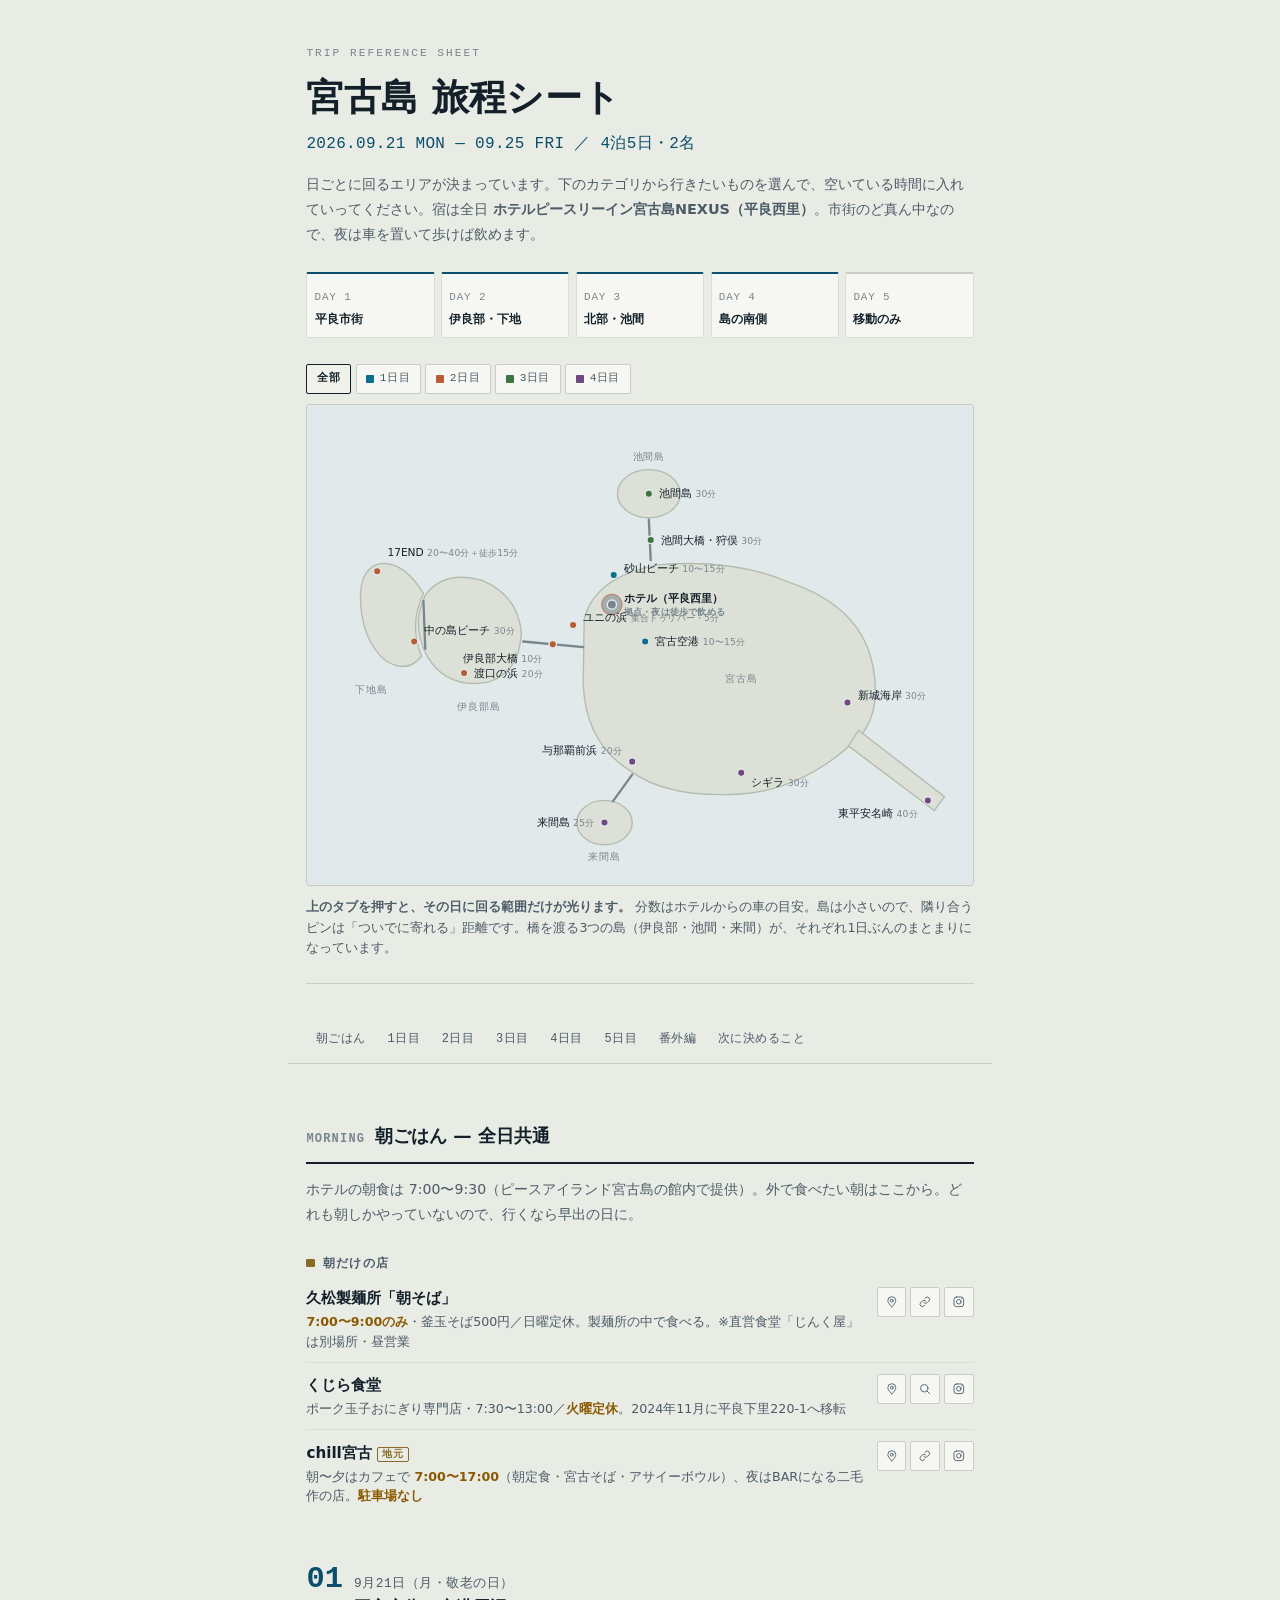
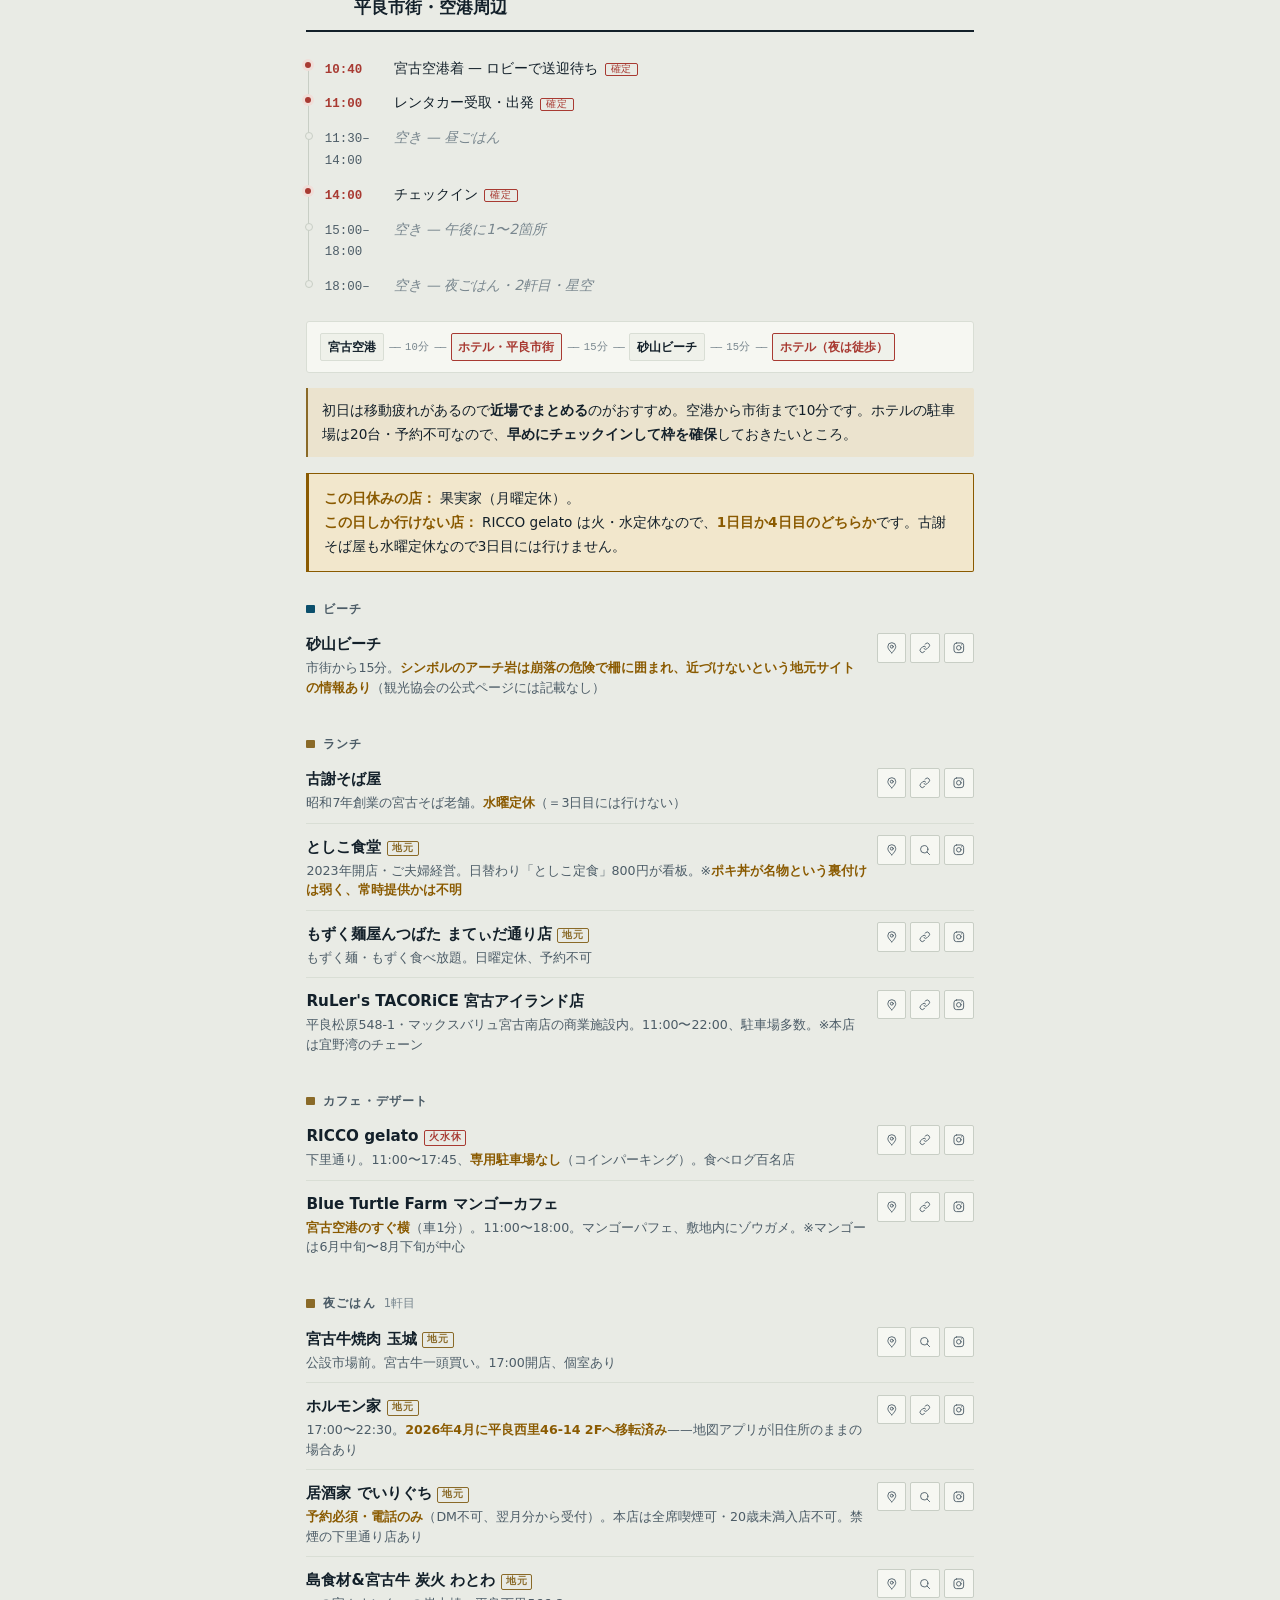
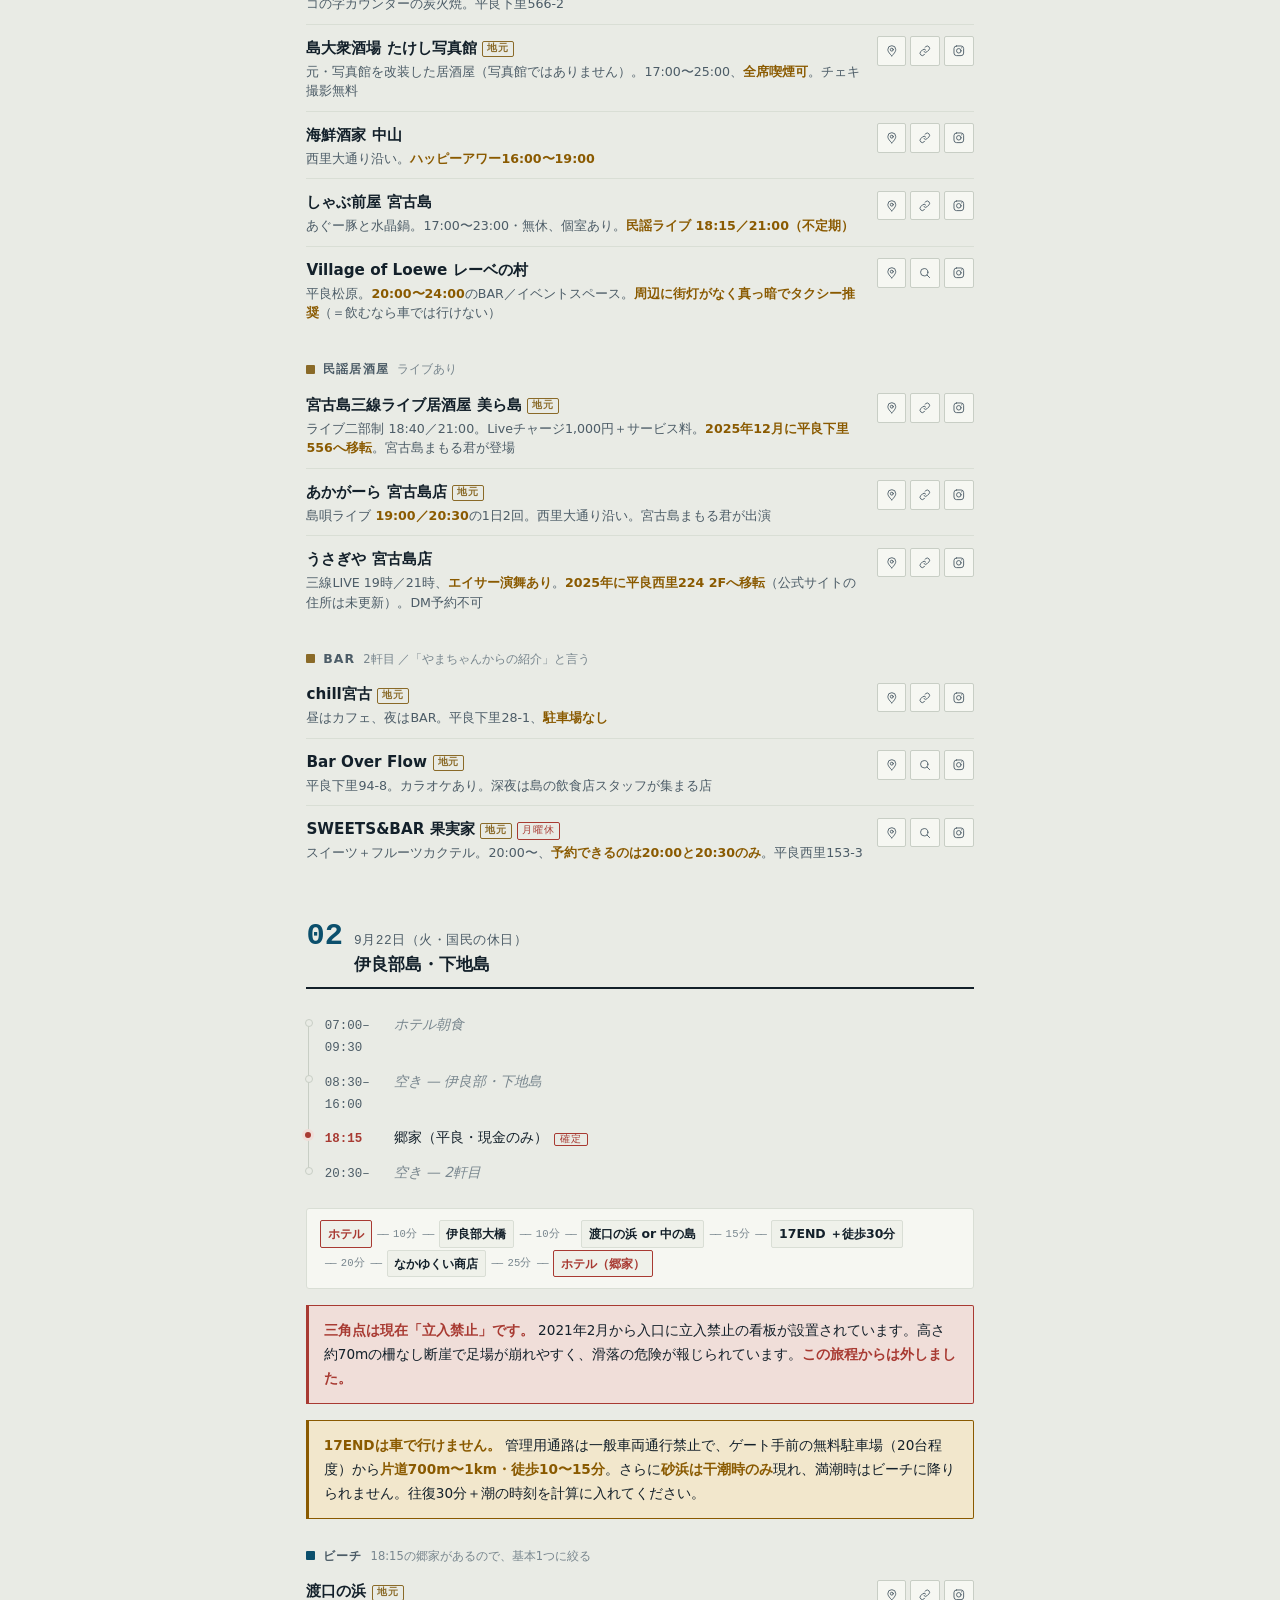
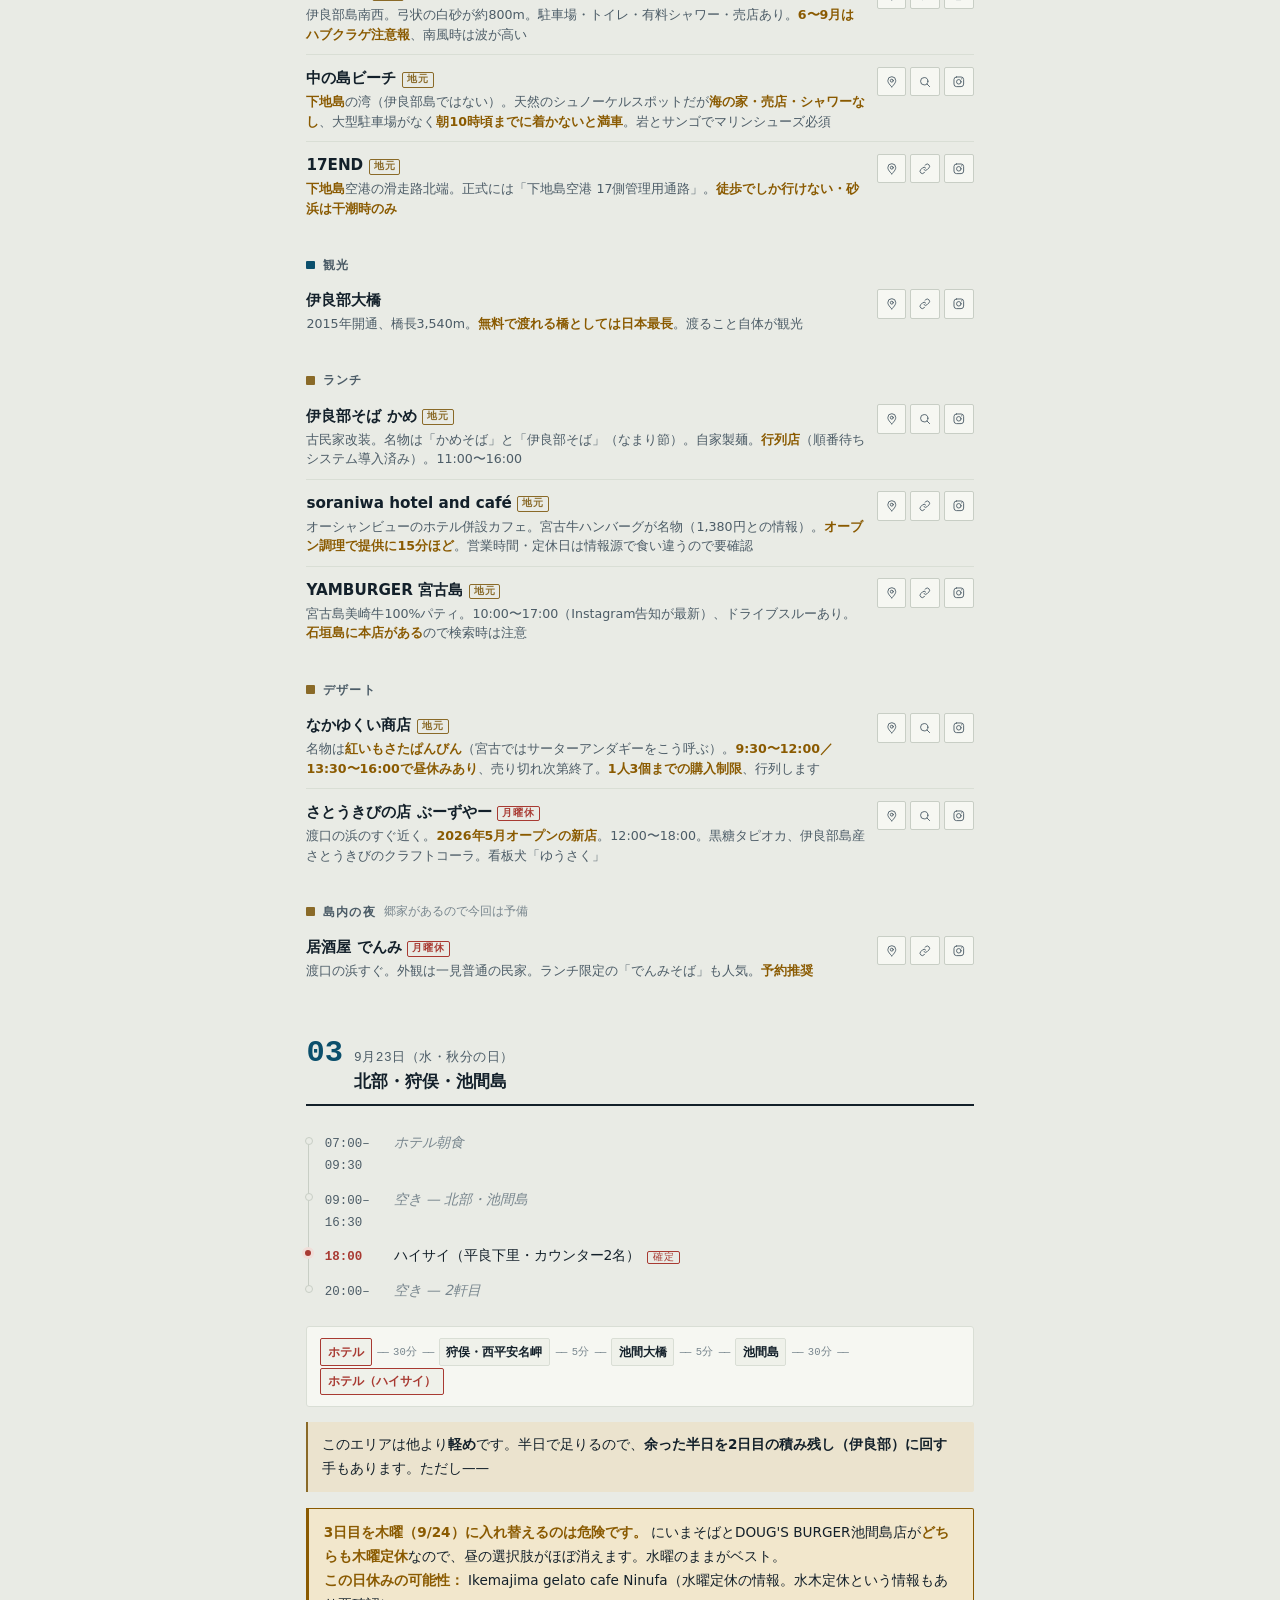
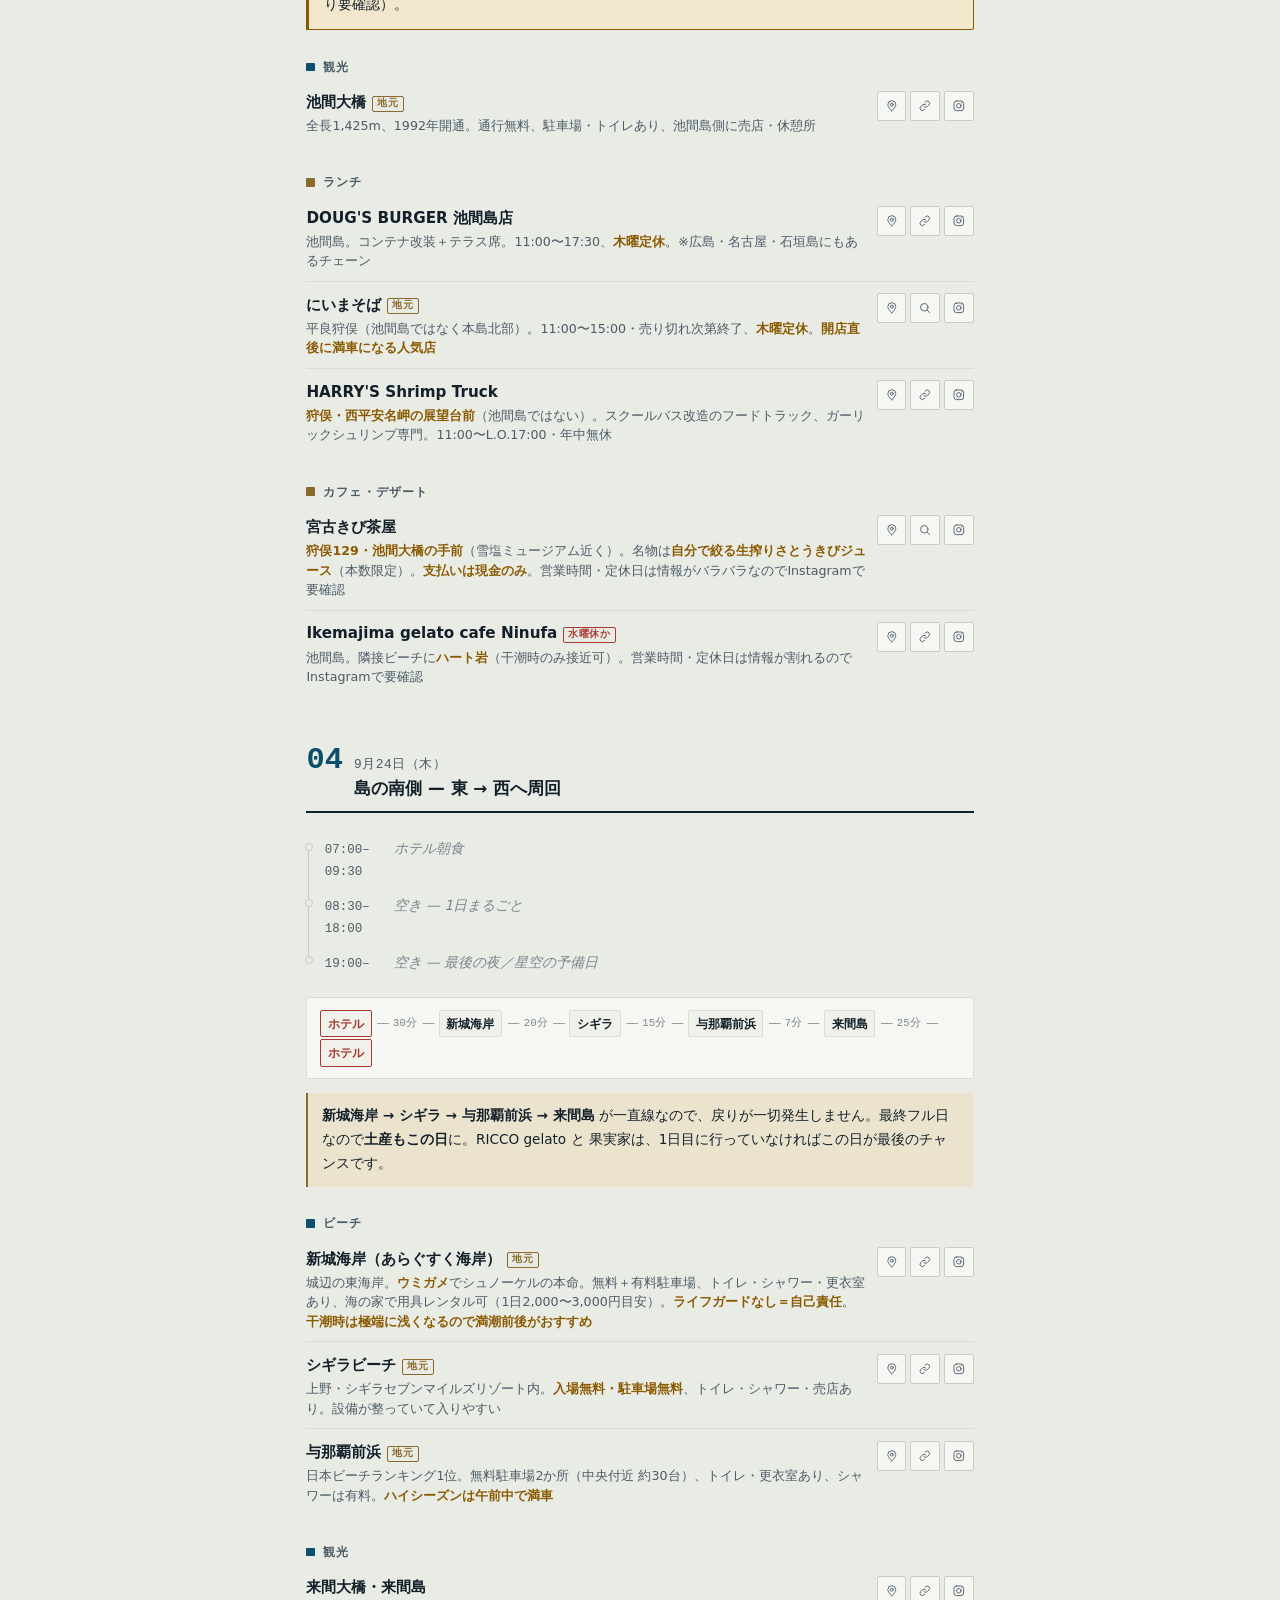
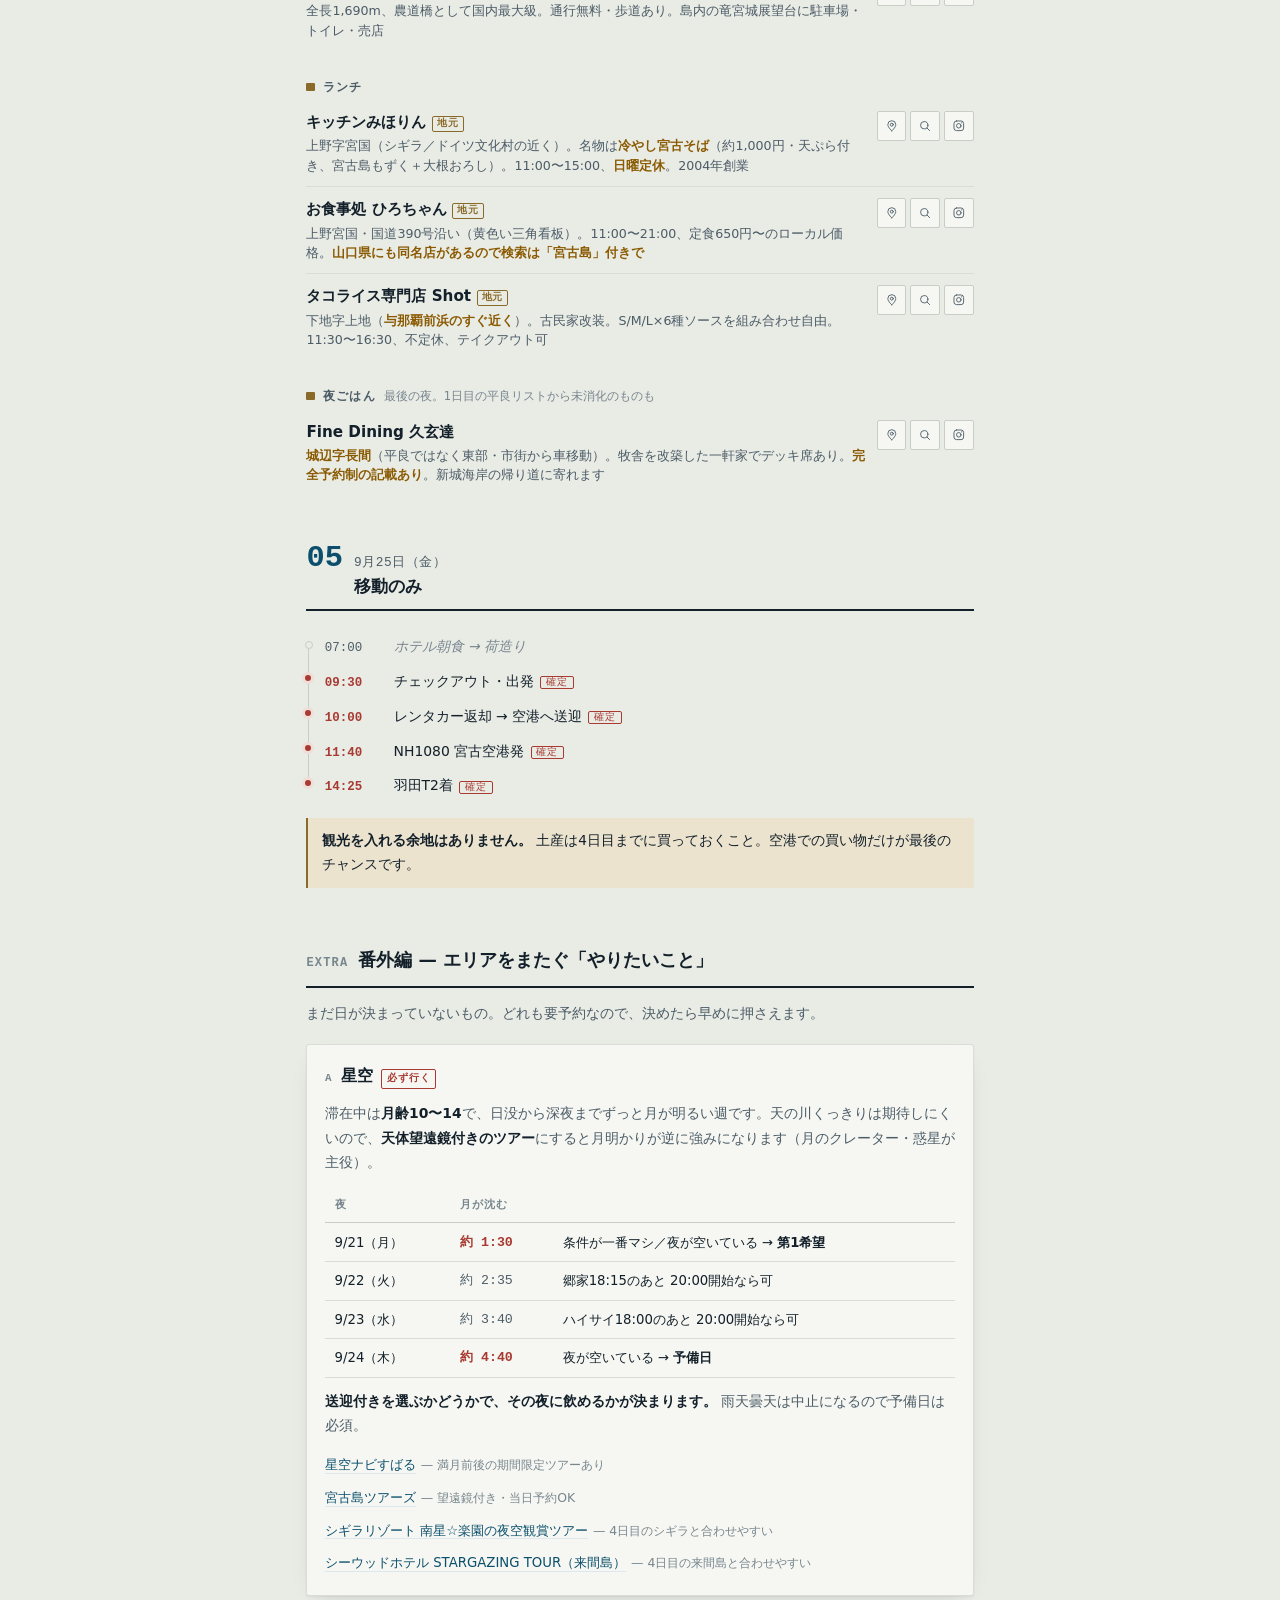
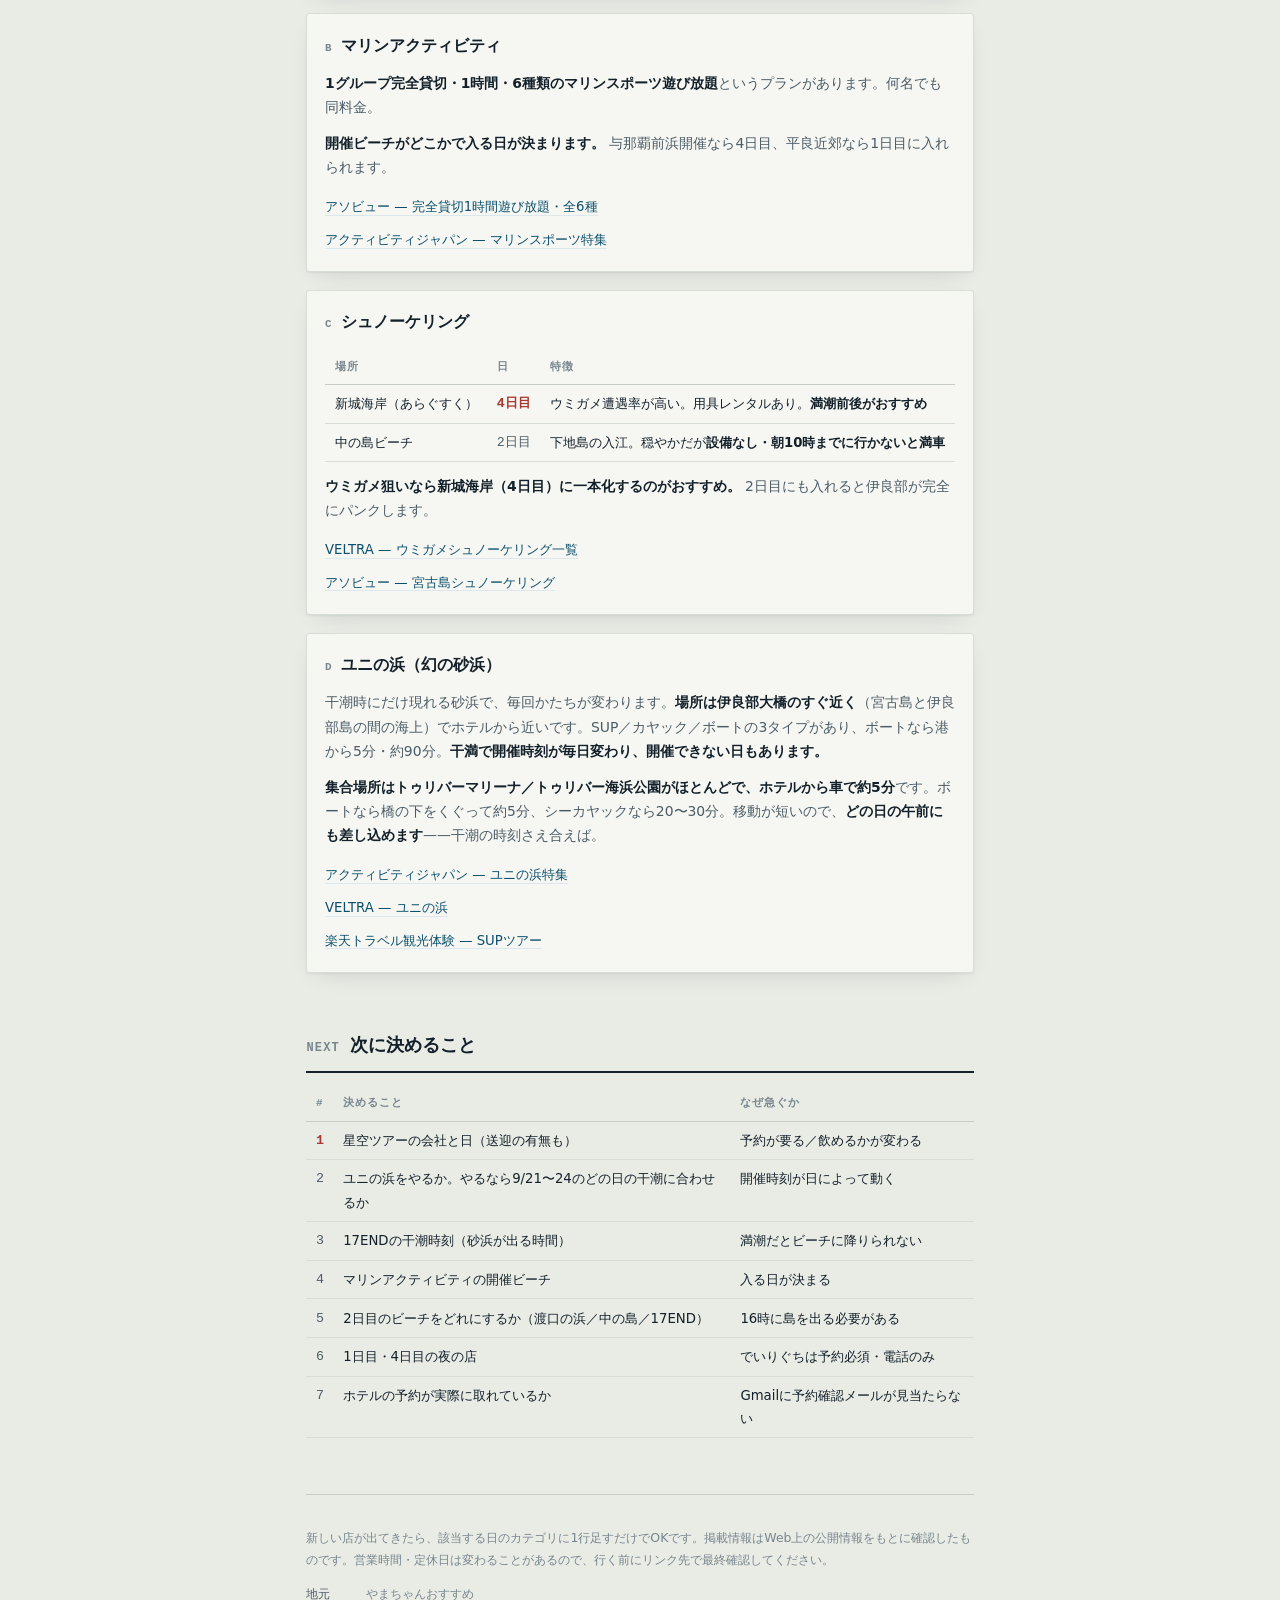
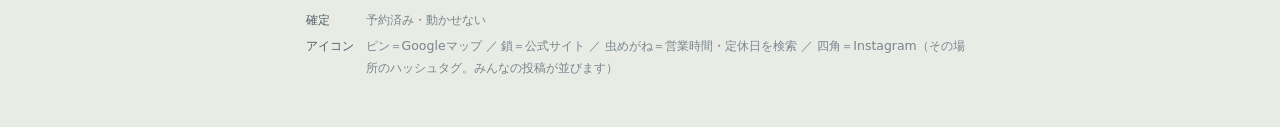
==== commit dd5e631a: "fix: Instagramリンクをハッシュタグ URL に変更 キーワード検索URL（/explore/search/keyword/?q=）は検索画面に飛ぶだけで 結果が表示されないため、/exp" ====
--- a/plan/index.html
+++ b/plan/index.html
@@ -366,9 +366,9 @@
     <div class="cat" data-kind="food">
       <h3>朝だけの店</h3>
       <ul class="places">
-        <li><div class="p-main"><span class="p-name">久松製麺所「朝そば」</span><span class="p-note"><b>7:00〜9:00のみ</b>・釜玉そば500円／日曜定休。製麺所の中で食べる。※直営食堂「じんく屋」は別場所・昼営業</span></div><div class="p-links"><a href="https://www.google.com/maps/place/%E4%B9%85%E6%9D%BE%E8%A3%BD%E9%BA%BA%E6%89%80/data=!4m2!3m1!1s0x34f45412c83f7db9:0x7915e3fa07e1bb2a" aria-label="久松製麺所 をマップで見る"><svg><use href="#i-map"/></svg></a><a href="https://hisamatsu-seimen.com/" aria-label="久松製麺所 公式サイト"><svg><use href="#i-link"/></svg></a><a href="https://www.instagram.com/explore/search/keyword/?q=%E4%B9%85%E6%9D%BE%E8%A3%BD%E9%BA%BA%E6%89%80+%E5%AE%AE%E5%8F%A4%E5%B3%B6" aria-label="久松製麺所 をInstagramで見る"><svg><use href="#i-ig"/></svg></a></div></li>
-        <li><div class="p-main"><span class="p-name">くじら食堂</span><span class="p-note">ポーク玉子おにぎり専門店・7:30〜13:00／<b>火曜定休</b>。2024年11月に平良下里220-1へ移転</span></div><div class="p-links"><a href="https://www.google.com/maps/search/?api=1&amp;query=%E3%81%8F%E3%81%98%E3%82%89%E9%A3%9F%E5%A0%82+%E5%AE%AE%E5%8F%A4%E5%B3%B6+%E5%B9%B3%E8%89%AF%E4%B8%8B%E9%87%8C" aria-label="くじら食堂 をマップで見る"><svg><use href="#i-map"/></svg></a><a href="https://www.google.com/search?q=%E3%81%8F%E3%81%98%E3%82%89%E9%A3%9F%E5%A0%82+%E5%AE%AE%E5%8F%A4%E5%B3%B6+%E5%96%B6%E6%A5%AD%E6%99%82%E9%96%93+%E5%AE%9A%E4%BC%91%E6%97%A5" aria-label="くじら食堂 を検索"><svg><use href="#i-search"/></svg></a><a href="https://www.instagram.com/explore/search/keyword/?q=%E3%81%8F%E3%81%98%E3%82%89%E9%A3%9F%E5%A0%82+%E5%AE%AE%E5%8F%A4%E5%B3%B6" aria-label="くじら食堂 をInstagramで見る"><svg><use href="#i-ig"/></svg></a></div></li>
-        <li><div class="p-main"><span class="p-name">chill宮古<span class="rec">地元</span></span><span class="p-note">朝〜夕はカフェで <b>7:00〜17:00</b>（朝定食・宮古そば・アサイーボウル）、夜はBARになる二毛作の店。<b>駐車場なし</b></span></div><div class="p-links"><a href="https://www.google.com/maps/search/?api=1&amp;query=chill%E5%AE%AE%E5%8F%A4+%E5%AE%AE%E5%8F%A4%E5%B3%B6+%E5%B9%B3%E8%89%AF%E4%B8%8B%E9%87%8C" aria-label="chill宮古 をマップで見る"><svg><use href="#i-map"/></svg></a><a href="https://naturaliber.com/" aria-label="chill宮古 運営会社サイト"><svg><use href="#i-link"/></svg></a><a href="https://www.instagram.com/explore/search/keyword/?q=chill%E5%AE%AE%E5%8F%A4" aria-label="chill宮古 をInstagramで見る"><svg><use href="#i-ig"/></svg></a></div></li>
+        <li><div class="p-main"><span class="p-name">久松製麺所「朝そば」</span><span class="p-note"><b>7:00〜9:00のみ</b>・釜玉そば500円／日曜定休。製麺所の中で食べる。※直営食堂「じんく屋」は別場所・昼営業</span></div><div class="p-links"><a href="https://www.google.com/maps/place/%E4%B9%85%E6%9D%BE%E8%A3%BD%E9%BA%BA%E6%89%80/data=!4m2!3m1!1s0x34f45412c83f7db9:0x7915e3fa07e1bb2a" aria-label="久松製麺所 をマップで見る"><svg><use href="#i-map"/></svg></a><a href="https://hisamatsu-seimen.com/" aria-label="久松製麺所 公式サイト"><svg><use href="#i-link"/></svg></a><a href="https://www.instagram.com/explore/tags/%E4%B9%85%E6%9D%BE%E8%A3%BD%E9%BA%BA%E6%89%80/" aria-label="久松製麺所 のハッシュタグをInstagramで見る"><svg><use href="#i-ig"/></svg></a></div></li>
+        <li><div class="p-main"><span class="p-name">くじら食堂</span><span class="p-note">ポーク玉子おにぎり専門店・7:30〜13:00／<b>火曜定休</b>。2024年11月に平良下里220-1へ移転</span></div><div class="p-links"><a href="https://www.google.com/maps/search/?api=1&amp;query=%E3%81%8F%E3%81%98%E3%82%89%E9%A3%9F%E5%A0%82+%E5%AE%AE%E5%8F%A4%E5%B3%B6+%E5%B9%B3%E8%89%AF%E4%B8%8B%E9%87%8C" aria-label="くじら食堂 をマップで見る"><svg><use href="#i-map"/></svg></a><a href="https://www.google.com/search?q=%E3%81%8F%E3%81%98%E3%82%89%E9%A3%9F%E5%A0%82+%E5%AE%AE%E5%8F%A4%E5%B3%B6+%E5%96%B6%E6%A5%AD%E6%99%82%E9%96%93+%E5%AE%9A%E4%BC%91%E6%97%A5" aria-label="くじら食堂 を検索"><svg><use href="#i-search"/></svg></a><a href="https://www.instagram.com/explore/tags/%E3%81%8F%E3%81%98%E3%82%89%E9%A3%9F%E5%A0%82/" aria-label="くじら食堂 のハッシュタグをInstagramで見る"><svg><use href="#i-ig"/></svg></a></div></li>
+        <li><div class="p-main"><span class="p-name">chill宮古<span class="rec">地元</span></span><span class="p-note">朝〜夕はカフェで <b>7:00〜17:00</b>（朝定食・宮古そば・アサイーボウル）、夜はBARになる二毛作の店。<b>駐車場なし</b></span></div><div class="p-links"><a href="https://www.google.com/maps/search/?api=1&amp;query=chill%E5%AE%AE%E5%8F%A4+%E5%AE%AE%E5%8F%A4%E5%B3%B6+%E5%B9%B3%E8%89%AF%E4%B8%8B%E9%87%8C" aria-label="chill宮古 をマップで見る"><svg><use href="#i-map"/></svg></a><a href="https://naturaliber.com/" aria-label="chill宮古 運営会社サイト"><svg><use href="#i-link"/></svg></a><a href="https://www.instagram.com/explore/tags/chill%E5%AE%AE%E5%8F%A4/" aria-label="chill宮古 のハッシュタグをInstagramで見る"><svg><use href="#i-ig"/></svg></a></div></li>
       </ul>
     </div>
   </section>
@@ -406,57 +406,57 @@
     <div class="cat">
       <h3>ビーチ</h3>
       <ul class="places">
-        <li><div class="p-main"><span class="p-name">砂山ビーチ</span><span class="p-note">市街から15分。<b>シンボルのアーチ岩は崩落の危険で柵に囲まれ、近づけないという地元サイトの情報あり</b>（観光協会の公式ページには記載なし）</span></div><div class="p-links"><a href="https://www.google.com/maps/place/%E7%A0%82%E5%B1%B1%E3%83%93%E3%83%BC%E3%83%81/data=!4m2!3m1!1s0x34f453b561c137fb:0x9c1e4aff2f1eb6f6" aria-label="砂山ビーチ をマップで見る"><svg><use href="#i-map"/></svg></a><a href="https://miyako-island.net/beach_and_spot/beach_spot_001/" aria-label="砂山ビーチ 観光協会ページ"><svg><use href="#i-link"/></svg></a><a href="https://www.instagram.com/explore/search/keyword/?q=%E7%A0%82%E5%B1%B1%E3%83%93%E3%83%BC%E3%83%81+%E5%AE%AE%E5%8F%A4%E5%B3%B6" aria-label="砂山ビーチ をInstagramで見る"><svg><use href="#i-ig"/></svg></a></div></li>
+        <li><div class="p-main"><span class="p-name">砂山ビーチ</span><span class="p-note">市街から15分。<b>シンボルのアーチ岩は崩落の危険で柵に囲まれ、近づけないという地元サイトの情報あり</b>（観光協会の公式ページには記載なし）</span></div><div class="p-links"><a href="https://www.google.com/maps/place/%E7%A0%82%E5%B1%B1%E3%83%93%E3%83%BC%E3%83%81/data=!4m2!3m1!1s0x34f453b561c137fb:0x9c1e4aff2f1eb6f6" aria-label="砂山ビーチ をマップで見る"><svg><use href="#i-map"/></svg></a><a href="https://miyako-island.net/beach_and_spot/beach_spot_001/" aria-label="砂山ビーチ 観光協会ページ"><svg><use href="#i-link"/></svg></a><a href="https://www.instagram.com/explore/tags/%E7%A0%82%E5%B1%B1%E3%83%93%E3%83%BC%E3%83%81/" aria-label="砂山ビーチ のハッシュタグをInstagramで見る"><svg><use href="#i-ig"/></svg></a></div></li>
       </ul>
     </div>
 
     <div class="cat" data-kind="food">
       <h3>ランチ</h3>
       <ul class="places">
-        <li><div class="p-main"><span class="p-name">古謝そば屋</span><span class="p-note">昭和7年創業の宮古そば老舗。<b>水曜定休</b>（＝3日目には行けない）</span></div><div class="p-links"><a href="https://www.google.com/maps/place/%E5%8F%A4%E8%AC%9D%E3%81%9D%E3%81%B0%E5%B1%8B/data=!4m2!3m1!1s0x34f4540dba2efc3d:0x4466541c4caca6c6" aria-label="古謝そば屋 をマップで見る"><svg><use href="#i-map"/></svg></a><a href="https://kojasoba.com/" aria-label="古謝そば屋 公式サイト"><svg><use href="#i-link"/></svg></a><a href="https://www.instagram.com/explore/search/keyword/?q=%E5%8F%A4%E8%AC%9D%E3%81%9D%E3%81%B0%E5%B1%8B" aria-label="古謝そば屋 をInstagramで見る"><svg><use href="#i-ig"/></svg></a></div></li>
-        <li><div class="p-main"><span class="p-name">としこ食堂<span class="rec">地元</span></span><span class="p-note">2023年開店・ご夫婦経営。日替わり「としこ定食」800円が看板。※<b>ポキ丼が名物という裏付けは弱く、常時提供かは不明</b></span></div><div class="p-links"><a href="https://www.google.com/maps/search/?api=1&amp;query=%E3%81%A8%E3%81%97%E3%81%93%E9%A3%9F%E5%A0%82+%E5%AE%AE%E5%8F%A4%E5%B3%B6" aria-label="としこ食堂 をマップで見る"><svg><use href="#i-map"/></svg></a><a href="https://www.google.com/search?q=%E3%81%A8%E3%81%97%E3%81%93%E9%A3%9F%E5%A0%82+%E5%AE%AE%E5%8F%A4%E5%B3%B6+%E5%96%B6%E6%A5%AD%E6%99%82%E9%96%93+%E5%AE%9A%E4%BC%91%E6%97%A5" aria-label="としこ食堂 を検索"><svg><use href="#i-search"/></svg></a><a href="https://www.instagram.com/explore/search/keyword/?q=%E3%81%A8%E3%81%97%E3%81%93%E9%A3%9F%E5%A0%82+%E5%AE%AE%E5%8F%A4%E5%B3%B6" aria-label="としこ食堂 をInstagramで見る"><svg><use href="#i-ig"/></svg></a></div></li>
-        <li><div class="p-main"><span class="p-name">もずく麺屋んつばた まてぃだ通り店<span class="rec">地元</span></span><span class="p-note">もずく麺・もずく食べ放題。日曜定休、予約不可</span></div><div class="p-links"><a href="https://www.google.com/maps/place/%E3%82%82%E3%81%9A%E3%81%8F%E9%BA%BA%E5%B1%8B%E3%82%93%E3%81%A4%E3%81%B0%E3%81%9F+%E3%81%BE%E3%81%A6%E3%81%83%E3%81%A0%E9%80%9A%E3%82%8A%E5%BA%97/data=!4m2!3m1!1s0x34f453f46b7f86df:0x2a73e5ce17df55f" aria-label="んつばた をマップで見る"><svg><use href="#i-map"/></svg></a><a href="https://www.maja-land.com/shop.html" aria-label="んつばた 運営公式サイト"><svg><use href="#i-link"/></svg></a><a href="https://www.instagram.com/explore/search/keyword/?q=%E3%82%93%E3%81%A4%E3%81%B0%E3%81%9F+%E5%AE%AE%E5%8F%A4%E5%B3%B6" aria-label="んつばた をInstagramで見る"><svg><use href="#i-ig"/></svg></a></div></li>
-        <li><div class="p-main"><span class="p-name">RuLer&#39;s TACORiCE 宮古アイランド店</span><span class="p-note">平良松原548-1・マックスバリュ宮古南店の商業施設内。11:00〜22:00、駐車場多数。※本店は宜野湾のチェーン</span></div><div class="p-links"><a href="https://www.google.com/maps/place/RuLer's%EF%BB%BF+TACORiCE+%E5%AE%AE%E5%8F%A4%E3%82%A2%E3%82%A4%E3%83%A9%E3%83%B3%E3%83%89%E5%BA%97/data=!4m2!3m1!1s0x34f455b0dd022bd1:0x3f0537b83cced0e9" aria-label="RuLers TACORiCE をマップで見る"><svg><use href="#i-map"/></svg></a><a href="https://rulers-tacorice.com/shop/" aria-label="RuLers TACORiCE 公式サイト"><svg><use href="#i-link"/></svg></a><a href="https://www.instagram.com/explore/search/keyword/?q=rulers+tacorice+%E5%AE%AE%E5%8F%A4%E5%B3%B6" aria-label="RuLers TACORiCE をInstagramで見る"><svg><use href="#i-ig"/></svg></a></div></li>
+        <li><div class="p-main"><span class="p-name">古謝そば屋</span><span class="p-note">昭和7年創業の宮古そば老舗。<b>水曜定休</b>（＝3日目には行けない）</span></div><div class="p-links"><a href="https://www.google.com/maps/place/%E5%8F%A4%E8%AC%9D%E3%81%9D%E3%81%B0%E5%B1%8B/data=!4m2!3m1!1s0x34f4540dba2efc3d:0x4466541c4caca6c6" aria-label="古謝そば屋 をマップで見る"><svg><use href="#i-map"/></svg></a><a href="https://kojasoba.com/" aria-label="古謝そば屋 公式サイト"><svg><use href="#i-link"/></svg></a><a href="https://www.instagram.com/explore/tags/%E5%8F%A4%E8%AC%9D%E3%81%9D%E3%81%B0%E5%B1%8B/" aria-label="古謝そば屋 のハッシュタグをInstagramで見る"><svg><use href="#i-ig"/></svg></a></div></li>
+        <li><div class="p-main"><span class="p-name">としこ食堂<span class="rec">地元</span></span><span class="p-note">2023年開店・ご夫婦経営。日替わり「としこ定食」800円が看板。※<b>ポキ丼が名物という裏付けは弱く、常時提供かは不明</b></span></div><div class="p-links"><a href="https://www.google.com/maps/search/?api=1&amp;query=%E3%81%A8%E3%81%97%E3%81%93%E9%A3%9F%E5%A0%82+%E5%AE%AE%E5%8F%A4%E5%B3%B6" aria-label="としこ食堂 をマップで見る"><svg><use href="#i-map"/></svg></a><a href="https://www.google.com/search?q=%E3%81%A8%E3%81%97%E3%81%93%E9%A3%9F%E5%A0%82+%E5%AE%AE%E5%8F%A4%E5%B3%B6+%E5%96%B6%E6%A5%AD%E6%99%82%E9%96%93+%E5%AE%9A%E4%BC%91%E6%97%A5" aria-label="としこ食堂 を検索"><svg><use href="#i-search"/></svg></a><a href="https://www.instagram.com/explore/tags/%E3%81%A8%E3%81%97%E3%81%93%E9%A3%9F%E5%A0%82/" aria-label="としこ食堂 のハッシュタグをInstagramで見る"><svg><use href="#i-ig"/></svg></a></div></li>
+        <li><div class="p-main"><span class="p-name">もずく麺屋んつばた まてぃだ通り店<span class="rec">地元</span></span><span class="p-note">もずく麺・もずく食べ放題。日曜定休、予約不可</span></div><div class="p-links"><a href="https://www.google.com/maps/place/%E3%82%82%E3%81%9A%E3%81%8F%E9%BA%BA%E5%B1%8B%E3%82%93%E3%81%A4%E3%81%B0%E3%81%9F+%E3%81%BE%E3%81%A6%E3%81%83%E3%81%A0%E9%80%9A%E3%82%8A%E5%BA%97/data=!4m2!3m1!1s0x34f453f46b7f86df:0x2a73e5ce17df55f" aria-label="んつばた をマップで見る"><svg><use href="#i-map"/></svg></a><a href="https://www.maja-land.com/shop.html" aria-label="んつばた 運営公式サイト"><svg><use href="#i-link"/></svg></a><a href="https://www.instagram.com/explore/tags/%E3%82%93%E3%81%A4%E3%81%B0%E3%81%9F/" aria-label="んつばた のハッシュタグをInstagramで見る"><svg><use href="#i-ig"/></svg></a></div></li>
+        <li><div class="p-main"><span class="p-name">RuLer&#39;s TACORiCE 宮古アイランド店</span><span class="p-note">平良松原548-1・マックスバリュ宮古南店の商業施設内。11:00〜22:00、駐車場多数。※本店は宜野湾のチェーン</span></div><div class="p-links"><a href="https://www.google.com/maps/place/RuLer's%EF%BB%BF+TACORiCE+%E5%AE%AE%E5%8F%A4%E3%82%A2%E3%82%A4%E3%83%A9%E3%83%B3%E3%83%89%E5%BA%97/data=!4m2!3m1!1s0x34f455b0dd022bd1:0x3f0537b83cced0e9" aria-label="RuLers TACORiCE をマップで見る"><svg><use href="#i-map"/></svg></a><a href="https://rulers-tacorice.com/shop/" aria-label="RuLers TACORiCE 公式サイト"><svg><use href="#i-link"/></svg></a><a href="https://www.instagram.com/explore/tags/rulerstacorice/" aria-label="RuLers TACORiCE のハッシュタグをInstagramで見る"><svg><use href="#i-ig"/></svg></a></div></li>
       </ul>
     </div>
 
     <div class="cat" data-kind="food">
       <h3>カフェ・デザート</h3>
       <ul class="places">
-        <li><div class="p-main"><span class="p-name">RICCO gelato<span class="shut">火水休</span></span><span class="p-note">下里通り。11:00〜17:45、<b>専用駐車場なし</b>（コインパーキング）。食べログ百名店</span></div><div class="p-links"><a href="https://www.google.com/maps/place/RICCO+gelato%EF%BC%88%E3%83%AA%E3%83%83%E3%82%B3%E3%82%B8%E3%82%A7%E3%83%A9%E3%83%BC%E3%83%88%EF%BC%89/data=!4m2!3m1!1s0x34f4538b26b893f9:0xc3c5ccefae51258f" aria-label="RICCO gelato をマップで見る"><svg><use href="#i-map"/></svg></a><a href="https://ricco-gelato.com/" aria-label="RICCO gelato 公式サイト"><svg><use href="#i-link"/></svg></a><a href="https://www.instagram.com/explore/search/keyword/?q=RICCO+gelato+%E5%AE%AE%E5%8F%A4%E5%B3%B6" aria-label="RICCO gelato をInstagramで見る"><svg><use href="#i-ig"/></svg></a></div></li>
-        <li><div class="p-main"><span class="p-name">Blue Turtle Farm マンゴーカフェ</span><span class="p-note"><b>宮古空港のすぐ横</b>（車1分）。11:00〜18:00。マンゴーパフェ、敷地内にゾウガメ。※マンゴーは6月中旬〜8月下旬が中心</span></div><div class="p-links"><a href="https://www.google.com/maps/place/%E3%83%96%E3%83%AB%E3%83%BC%E3%82%BF%E3%83%BC%E3%83%88%E3%83%AB%E3%83%95%E3%82%A1%E3%83%BC%E3%83%A0+%E3%83%9E%E3%83%B3%E3%82%B4%E3%83%BC%E3%82%AB%E3%83%95%E3%82%A7/data=!4m2!3m1!1s0x34f45528f9bd9659:0xde862c58ab9fbe18" aria-label="マンゴーカフェ をマップで見る"><svg><use href="#i-map"/></svg></a><a href="https://blueturtlefarm.stores.jp/" aria-label="Blue Turtle Farm 公式"><svg><use href="#i-link"/></svg></a><a href="https://www.instagram.com/explore/search/keyword/?q=blueturtlefarm+%E5%AE%AE%E5%8F%A4%E5%B3%B6" aria-label="Blue Turtle Farm をInstagramで見る"><svg><use href="#i-ig"/></svg></a></div></li>
+        <li><div class="p-main"><span class="p-name">RICCO gelato<span class="shut">火水休</span></span><span class="p-note">下里通り。11:00〜17:45、<b>専用駐車場なし</b>（コインパーキング）。食べログ百名店</span></div><div class="p-links"><a href="https://www.google.com/maps/place/RICCO+gelato%EF%BC%88%E3%83%AA%E3%83%83%E3%82%B3%E3%82%B8%E3%82%A7%E3%83%A9%E3%83%BC%E3%83%88%EF%BC%89/data=!4m2!3m1!1s0x34f4538b26b893f9:0xc3c5ccefae51258f" aria-label="RICCO gelato をマップで見る"><svg><use href="#i-map"/></svg></a><a href="https://ricco-gelato.com/" aria-label="RICCO gelato 公式サイト"><svg><use href="#i-link"/></svg></a><a href="https://www.instagram.com/explore/tags/riccogelato/" aria-label="RICCO gelato のハッシュタグをInstagramで見る"><svg><use href="#i-ig"/></svg></a></div></li>
+        <li><div class="p-main"><span class="p-name">Blue Turtle Farm マンゴーカフェ</span><span class="p-note"><b>宮古空港のすぐ横</b>（車1分）。11:00〜18:00。マンゴーパフェ、敷地内にゾウガメ。※マンゴーは6月中旬〜8月下旬が中心</span></div><div class="p-links"><a href="https://www.google.com/maps/place/%E3%83%96%E3%83%AB%E3%83%BC%E3%82%BF%E3%83%BC%E3%83%88%E3%83%AB%E3%83%95%E3%82%A1%E3%83%BC%E3%83%A0+%E3%83%9E%E3%83%B3%E3%82%B4%E3%83%BC%E3%82%AB%E3%83%95%E3%82%A7/data=!4m2!3m1!1s0x34f45528f9bd9659:0xde862c58ab9fbe18" aria-label="マンゴーカフェ をマップで見る"><svg><use href="#i-map"/></svg></a><a href="https://blueturtlefarm.stores.jp/" aria-label="Blue Turtle Farm 公式"><svg><use href="#i-link"/></svg></a><a href="https://www.instagram.com/explore/tags/%E3%83%96%E3%83%AB%E3%83%BC%E3%82%BF%E3%83%BC%E3%83%88%E3%83%AB%E3%83%95%E3%82%A1%E3%83%BC%E3%83%A0/" aria-label="Blue Turtle Farm のハッシュタグをInstagramで見る"><svg><use href="#i-ig"/></svg></a></div></li>
       </ul>
     </div>
 
     <div class="cat" data-kind="food">
       <h3>夜ごはん <span class="hint">1軒目</span></h3>
       <ul class="places">
-        <li><div class="p-main"><span class="p-name">宮古牛焼肉 玉城<span class="rec">地元</span></span><span class="p-note">公設市場前。宮古牛一頭買い。17:00開店、個室あり</span></div><div class="p-links"><a href="https://www.google.com/maps/place/%E5%AE%AE%E5%8F%A4%E7%89%9B%E7%84%BC%E8%82%89+%E7%8E%89%E5%9F%8E/data=!4m2!3m1!1s0x34f453ad04272371:0x72d8d4af48c2dfe6" aria-label="玉城 をマップで見る"><svg><use href="#i-map"/></svg></a><a href="https://www.google.com/search?q=%E5%AE%AE%E5%8F%A4%E7%89%9B%E7%84%BC%E8%82%89+%E7%8E%89%E5%9F%8E+%E5%AE%AE%E5%8F%A4%E5%B3%B6+%E4%BA%88%E7%B4%84" aria-label="玉城 を検索"><svg><use href="#i-search"/></svg></a><a href="https://www.instagram.com/explore/search/keyword/?q=%E5%AE%AE%E5%8F%A4%E7%89%9B%E7%84%BC%E8%82%89+%E7%8E%89%E5%9F%8E+%E5%AE%AE%E5%8F%A4%E5%B3%B6" aria-label="玉城 をInstagramで見る"><svg><use href="#i-ig"/></svg></a></div></li>
-        <li><div class="p-main"><span class="p-name">ホルモン家<span class="rec">地元</span></span><span class="p-note">17:00〜22:30。<b>2026年4月に平良西里46-14 2Fへ移転済み</b>——地図アプリが旧住所のままの場合あり</span></div><div class="p-links"><a href="https://www.google.com/maps/search/?api=1&amp;query=%E3%83%9B%E3%83%AB%E3%83%A2%E3%83%B3%E5%AE%B6+%E5%AE%AE%E5%8F%A4%E5%B3%B6+%E5%B9%B3%E8%89%AF%E8%A5%BF%E9%87%8C" aria-label="ホルモン家 をマップで見る"><svg><use href="#i-map"/></svg></a><a href="https://miyakojima-horumonya.com/" aria-label="ホルモン家 公式サイト"><svg><use href="#i-link"/></svg></a><a href="https://www.instagram.com/explore/search/keyword/?q=%E3%83%9B%E3%83%AB%E3%83%A2%E3%83%B3%E5%AE%B6+%E5%AE%AE%E5%8F%A4%E5%B3%B6" aria-label="ホルモン家 をInstagramで見る"><svg><use href="#i-ig"/></svg></a></div></li>
-        <li><div class="p-main"><span class="p-name">居酒家 でいりぐち<span class="rec">地元</span></span><span class="p-note"><b>予約必須・電話のみ</b>（DM不可、翌月分から受付）。本店は全席喫煙可・20歳未満入店不可。禁煙の下里通り店あり</span></div><div class="p-links"><a href="https://www.google.com/maps/search/?api=1&amp;query=%E5%B1%85%E9%85%92%E5%AE%B6+%E3%81%A7%E3%81%84%E3%82%8A%E3%81%90%E3%81%A1+%E5%AE%AE%E5%8F%A4%E5%B3%B6" aria-label="でいりぐち をマップで見る"><svg><use href="#i-map"/></svg></a><a href="https://www.google.com/search?q=%E5%B1%85%E9%85%92%E5%AE%B6+%E3%81%A7%E3%81%84%E3%82%8A%E3%81%90%E3%81%A1+%E5%AE%AE%E5%8F%A4%E5%B3%B6+%E4%BA%88%E7%B4%84" aria-label="でいりぐち を検索"><svg><use href="#i-search"/></svg></a><a href="https://www.instagram.com/explore/search/keyword/?q=%E3%81%A7%E3%81%84%E3%82%8A%E3%81%90%E3%81%A1+%E5%AE%AE%E5%8F%A4%E5%B3%B6" aria-label="でいりぐち をInstagramで見る"><svg><use href="#i-ig"/></svg></a></div></li>
-        <li><div class="p-main"><span class="p-name">島食材&amp;宮古牛 炭火 わとわ<span class="rec">地元</span></span><span class="p-note">コの字カウンターの炭火焼。平良下里566-2</span></div><div class="p-links"><a href="https://www.google.com/maps/search/?api=1&amp;query=%E3%82%8F%E3%81%A8%E3%82%8F+%E5%AE%AE%E5%8F%A4%E5%B3%B6+%E5%B9%B3%E8%89%AF%E4%B8%8B%E9%87%8C" aria-label="わとわ をマップで見る"><svg><use href="#i-map"/></svg></a><a href="https://www.google.com/search?q=%E7%82%AD%E7%81%AB+%E3%82%8F%E3%81%A8%E3%82%8F+%E5%AE%AE%E5%8F%A4%E5%B3%B6+%E4%BA%88%E7%B4%84" aria-label="わとわ を検索"><svg><use href="#i-search"/></svg></a><a href="https://www.instagram.com/explore/search/keyword/?q=%E3%82%8F%E3%81%A8%E3%82%8F+%E5%AE%AE%E5%8F%A4%E5%B3%B6" aria-label="わとわ をInstagramで見る"><svg><use href="#i-ig"/></svg></a></div></li>
-        <li><div class="p-main"><span class="p-name">島大衆酒場 たけし写真館<span class="rec">地元</span></span><span class="p-note">元・写真館を改装した居酒屋（写真館ではありません）。17:00〜25:00、<b>全席喫煙可</b>。チェキ撮影無料</span></div><div class="p-links"><a href="https://www.google.com/maps/search/?api=1&amp;query=%E3%81%9F%E3%81%91%E3%81%97%E5%86%99%E7%9C%9F%E9%A4%A8+%E5%AE%AE%E5%8F%A4%E5%B3%B6+%E5%B9%B3%E8%89%AF%E8%A5%BF%E9%87%8C" aria-label="たけし写真館 をマップで見る"><svg><use href="#i-map"/></svg></a><a href="https://takeshishashinkan.owst.jp/" aria-label="たけし写真館 公式ページ"><svg><use href="#i-link"/></svg></a><a href="https://www.instagram.com/explore/search/keyword/?q=%E3%81%9F%E3%81%91%E3%81%97%E5%86%99%E7%9C%9F%E9%A4%A8+%E5%AE%AE%E5%8F%A4%E5%B3%B6" aria-label="たけし写真館 をInstagramで見る"><svg><use href="#i-ig"/></svg></a></div></li>
-        <li><div class="p-main"><span class="p-name">海鮮酒家 中山</span><span class="p-note">西里大通り沿い。<b>ハッピーアワー16:00〜19:00</b></span></div><div class="p-links"><a href="https://www.google.com/maps/place/%E6%B5%B7%E9%AE%AE%E9%85%92%E5%AE%B6+%E4%B8%AD%E5%B1%B1/data=!4m2!3m1!1s0x34f4538cc5da24bd:0xa77e78c8e5cd2098" aria-label="海鮮酒家 中山 をマップで見る"><svg><use href="#i-map"/></svg></a><a href="https://www.chu-zan.jp/" aria-label="海鮮酒家 中山 公式サイト"><svg><use href="#i-link"/></svg></a><a href="https://www.instagram.com/explore/search/keyword/?q=%E6%B5%B7%E9%AE%AE%E9%85%92%E5%AE%B6+%E4%B8%AD%E5%B1%B1+%E5%AE%AE%E5%8F%A4%E5%B3%B6" aria-label="海鮮酒家 中山 をInstagramで見る"><svg><use href="#i-ig"/></svg></a></div></li>
-        <li><div class="p-main"><span class="p-name">しゃぶ前屋 宮古島</span><span class="p-note">あぐー豚と水晶鍋。17:00〜23:00・無休、個室あり。<b>民謡ライブ 18:15／21:00（不定期）</b></span></div><div class="p-links"><a href="https://www.google.com/maps/place/%E3%81%97%E3%82%83%E3%81%B6%E5%89%8D%E5%B1%8B+%E5%AE%AE%E5%8F%A4%E5%B3%B6%E5%BA%97/data=!4m2!3m1!1s0x34f453fb921e03cb:0xb5b4d671a83f6f5c" aria-label="しゃぶ前屋 をマップで見る"><svg><use href="#i-map"/></svg></a><a href="https://naturaliber.com/" aria-label="しゃぶ前屋 運営公式サイト"><svg><use href="#i-link"/></svg></a><a href="https://www.instagram.com/explore/search/keyword/?q=%E3%81%97%E3%82%83%E3%81%B6%E5%89%8D%E5%B1%8B+%E5%AE%AE%E5%8F%A4%E5%B3%B6" aria-label="しゃぶ前屋 をInstagramで見る"><svg><use href="#i-ig"/></svg></a></div></li>
-        <li><div class="p-main"><span class="p-name">Village of Loewe レーベの村</span><span class="p-note">平良松原。<b>20:00〜24:00</b>のBAR／イベントスペース。<b>周辺に街灯がなく真っ暗でタクシー推奨</b>（＝飲むなら車では行けない）</span></div><div class="p-links"><a href="https://www.google.com/maps/place/%E3%83%AC%E3%83%BC%E3%83%99%E3%81%AE%E6%9D%91/data=!4m2!3m1!1s0x34f45442efed70ad:0x92ce6a24714dbbbd" aria-label="レーベの村 をマップで見る"><svg><use href="#i-map"/></svg></a><a href="https://www.google.com/search?q=%E3%83%AC%E3%83%BC%E3%83%99%E3%81%AE%E6%9D%91+%E5%AE%AE%E5%8F%A4%E5%B3%B6+%E5%96%B6%E6%A5%AD%E6%99%82%E9%96%93" aria-label="レーベの村 を検索"><svg><use href="#i-search"/></svg></a><a href="https://www.instagram.com/explore/search/keyword/?q=%E3%83%AC%E3%83%BC%E3%83%99%E3%81%AE%E6%9D%91+%E5%AE%AE%E5%8F%A4%E5%B3%B6" aria-label="レーベの村 をInstagramで見る"><svg><use href="#i-ig"/></svg></a></div></li>
+        <li><div class="p-main"><span class="p-name">宮古牛焼肉 玉城<span class="rec">地元</span></span><span class="p-note">公設市場前。宮古牛一頭買い。17:00開店、個室あり</span></div><div class="p-links"><a href="https://www.google.com/maps/place/%E5%AE%AE%E5%8F%A4%E7%89%9B%E7%84%BC%E8%82%89+%E7%8E%89%E5%9F%8E/data=!4m2!3m1!1s0x34f453ad04272371:0x72d8d4af48c2dfe6" aria-label="玉城 をマップで見る"><svg><use href="#i-map"/></svg></a><a href="https://www.google.com/search?q=%E5%AE%AE%E5%8F%A4%E7%89%9B%E7%84%BC%E8%82%89+%E7%8E%89%E5%9F%8E+%E5%AE%AE%E5%8F%A4%E5%B3%B6+%E4%BA%88%E7%B4%84" aria-label="玉城 を検索"><svg><use href="#i-search"/></svg></a><a href="https://www.instagram.com/explore/tags/%E5%AE%AE%E5%8F%A4%E7%89%9B%E7%84%BC%E8%82%89%E7%8E%89%E5%9F%8E/" aria-label="玉城 のハッシュタグをInstagramで見る"><svg><use href="#i-ig"/></svg></a></div></li>
+        <li><div class="p-main"><span class="p-name">ホルモン家<span class="rec">地元</span></span><span class="p-note">17:00〜22:30。<b>2026年4月に平良西里46-14 2Fへ移転済み</b>——地図アプリが旧住所のままの場合あり</span></div><div class="p-links"><a href="https://www.google.com/maps/search/?api=1&amp;query=%E3%83%9B%E3%83%AB%E3%83%A2%E3%83%B3%E5%AE%B6+%E5%AE%AE%E5%8F%A4%E5%B3%B6+%E5%B9%B3%E8%89%AF%E8%A5%BF%E9%87%8C" aria-label="ホルモン家 をマップで見る"><svg><use href="#i-map"/></svg></a><a href="https://miyakojima-horumonya.com/" aria-label="ホルモン家 公式サイト"><svg><use href="#i-link"/></svg></a><a href="https://www.instagram.com/explore/tags/%E3%83%9B%E3%83%AB%E3%83%A2%E3%83%B3%E5%AE%B6/" aria-label="ホルモン家 のハッシュタグをInstagramで見る"><svg><use href="#i-ig"/></svg></a></div></li>
+        <li><div class="p-main"><span class="p-name">居酒家 でいりぐち<span class="rec">地元</span></span><span class="p-note"><b>予約必須・電話のみ</b>（DM不可、翌月分から受付）。本店は全席喫煙可・20歳未満入店不可。禁煙の下里通り店あり</span></div><div class="p-links"><a href="https://www.google.com/maps/search/?api=1&amp;query=%E5%B1%85%E9%85%92%E5%AE%B6+%E3%81%A7%E3%81%84%E3%82%8A%E3%81%90%E3%81%A1+%E5%AE%AE%E5%8F%A4%E5%B3%B6" aria-label="でいりぐち をマップで見る"><svg><use href="#i-map"/></svg></a><a href="https://www.google.com/search?q=%E5%B1%85%E9%85%92%E5%AE%B6+%E3%81%A7%E3%81%84%E3%82%8A%E3%81%90%E3%81%A1+%E5%AE%AE%E5%8F%A4%E5%B3%B6+%E4%BA%88%E7%B4%84" aria-label="でいりぐち を検索"><svg><use href="#i-search"/></svg></a><a href="https://www.instagram.com/explore/tags/%E3%81%A7%E3%81%84%E3%82%8A%E3%81%90%E3%81%A1/" aria-label="でいりぐち のハッシュタグをInstagramで見る"><svg><use href="#i-ig"/></svg></a></div></li>
+        <li><div class="p-main"><span class="p-name">島食材&amp;宮古牛 炭火 わとわ<span class="rec">地元</span></span><span class="p-note">コの字カウンターの炭火焼。平良下里566-2</span></div><div class="p-links"><a href="https://www.google.com/maps/search/?api=1&amp;query=%E3%82%8F%E3%81%A8%E3%82%8F+%E5%AE%AE%E5%8F%A4%E5%B3%B6+%E5%B9%B3%E8%89%AF%E4%B8%8B%E9%87%8C" aria-label="わとわ をマップで見る"><svg><use href="#i-map"/></svg></a><a href="https://www.google.com/search?q=%E7%82%AD%E7%81%AB+%E3%82%8F%E3%81%A8%E3%82%8F+%E5%AE%AE%E5%8F%A4%E5%B3%B6+%E4%BA%88%E7%B4%84" aria-label="わとわ を検索"><svg><use href="#i-search"/></svg></a><a href="https://www.instagram.com/explore/tags/%E3%82%8F%E3%81%A8%E3%82%8F/" aria-label="わとわ のハッシュタグをInstagramで見る"><svg><use href="#i-ig"/></svg></a></div></li>
+        <li><div class="p-main"><span class="p-name">島大衆酒場 たけし写真館<span class="rec">地元</span></span><span class="p-note">元・写真館を改装した居酒屋（写真館ではありません）。17:00〜25:00、<b>全席喫煙可</b>。チェキ撮影無料</span></div><div class="p-links"><a href="https://www.google.com/maps/search/?api=1&amp;query=%E3%81%9F%E3%81%91%E3%81%97%E5%86%99%E7%9C%9F%E9%A4%A8+%E5%AE%AE%E5%8F%A4%E5%B3%B6+%E5%B9%B3%E8%89%AF%E8%A5%BF%E9%87%8C" aria-label="たけし写真館 をマップで見る"><svg><use href="#i-map"/></svg></a><a href="https://takeshishashinkan.owst.jp/" aria-label="たけし写真館 公式ページ"><svg><use href="#i-link"/></svg></a><a href="https://www.instagram.com/explore/tags/%E3%81%9F%E3%81%91%E3%81%97%E5%86%99%E7%9C%9F%E9%A4%A8/" aria-label="たけし写真館 のハッシュタグをInstagramで見る"><svg><use href="#i-ig"/></svg></a></div></li>
+        <li><div class="p-main"><span class="p-name">海鮮酒家 中山</span><span class="p-note">西里大通り沿い。<b>ハッピーアワー16:00〜19:00</b></span></div><div class="p-links"><a href="https://www.google.com/maps/place/%E6%B5%B7%E9%AE%AE%E9%85%92%E5%AE%B6+%E4%B8%AD%E5%B1%B1/data=!4m2!3m1!1s0x34f4538cc5da24bd:0xa77e78c8e5cd2098" aria-label="海鮮酒家 中山 をマップで見る"><svg><use href="#i-map"/></svg></a><a href="https://www.chu-zan.jp/" aria-label="海鮮酒家 中山 公式サイト"><svg><use href="#i-link"/></svg></a><a href="https://www.instagram.com/explore/tags/%E6%B5%B7%E9%AE%AE%E9%85%92%E5%AE%B6%E4%B8%AD%E5%B1%B1/" aria-label="海鮮酒家 中山 のハッシュタグをInstagramで見る"><svg><use href="#i-ig"/></svg></a></div></li>
+        <li><div class="p-main"><span class="p-name">しゃぶ前屋 宮古島</span><span class="p-note">あぐー豚と水晶鍋。17:00〜23:00・無休、個室あり。<b>民謡ライブ 18:15／21:00（不定期）</b></span></div><div class="p-links"><a href="https://www.google.com/maps/place/%E3%81%97%E3%82%83%E3%81%B6%E5%89%8D%E5%B1%8B+%E5%AE%AE%E5%8F%A4%E5%B3%B6%E5%BA%97/data=!4m2!3m1!1s0x34f453fb921e03cb:0xb5b4d671a83f6f5c" aria-label="しゃぶ前屋 をマップで見る"><svg><use href="#i-map"/></svg></a><a href="https://naturaliber.com/" aria-label="しゃぶ前屋 運営公式サイト"><svg><use href="#i-link"/></svg></a><a href="https://www.instagram.com/explore/tags/%E3%81%97%E3%82%83%E3%81%B6%E5%89%8D%E5%B1%8B/" aria-label="しゃぶ前屋 のハッシュタグをInstagramで見る"><svg><use href="#i-ig"/></svg></a></div></li>
+        <li><div class="p-main"><span class="p-name">Village of Loewe レーベの村</span><span class="p-note">平良松原。<b>20:00〜24:00</b>のBAR／イベントスペース。<b>周辺に街灯がなく真っ暗でタクシー推奨</b>（＝飲むなら車では行けない）</span></div><div class="p-links"><a href="https://www.google.com/maps/place/%E3%83%AC%E3%83%BC%E3%83%99%E3%81%AE%E6%9D%91/data=!4m2!3m1!1s0x34f45442efed70ad:0x92ce6a24714dbbbd" aria-label="レーベの村 をマップで見る"><svg><use href="#i-map"/></svg></a><a href="https://www.google.com/search?q=%E3%83%AC%E3%83%BC%E3%83%99%E3%81%AE%E6%9D%91+%E5%AE%AE%E5%8F%A4%E5%B3%B6+%E5%96%B6%E6%A5%AD%E6%99%82%E9%96%93" aria-label="レーベの村 を検索"><svg><use href="#i-search"/></svg></a><a href="https://www.instagram.com/explore/tags/%E3%83%AC%E3%83%BC%E3%83%99%E3%81%AE%E6%9D%91/" aria-label="レーベの村 のハッシュタグをInstagramで見る"><svg><use href="#i-ig"/></svg></a></div></li>
       </ul>
     </div>
 
     <div class="cat" data-kind="food">
       <h3>民謡居酒屋 <span class="hint">ライブあり</span></h3>
       <ul class="places">
-        <li><div class="p-main"><span class="p-name">宮古島三線ライブ居酒屋 美ら島<span class="rec">地元</span></span><span class="p-note">ライブ二部制 18:40／21:00。Liveチャージ1,000円＋サービス料。<b>2025年12月に平良下里556へ移転</b>。宮古島まもる君が登場</span></div><div class="p-links"><a href="https://www.google.com/maps/search/?api=1&amp;query=%E7%BE%8E%E3%82%89%E5%B3%B6+%E5%AE%AE%E5%8F%A4%E5%B3%B6+%E4%B8%89%E7%B7%9A%E3%83%A9%E3%82%A4%E3%83%96+%E5%B9%B3%E8%89%AF%E4%B8%8B%E9%87%8C" aria-label="美ら島 をマップで見る"><svg><use href="#i-map"/></svg></a><a href="https://churashima.org/" aria-label="美ら島 公式サイト"><svg><use href="#i-link"/></svg></a><a href="https://www.instagram.com/explore/search/keyword/?q=%E7%BE%8E%E3%82%89%E5%B3%B6+%E5%AE%AE%E5%8F%A4%E5%B3%B6+%E4%B8%89%E7%B7%9A" aria-label="美ら島 をInstagramで見る"><svg><use href="#i-ig"/></svg></a></div></li>
-        <li><div class="p-main"><span class="p-name">あかがーら 宮古島店<span class="rec">地元</span></span><span class="p-note">島唄ライブ <b>19:00／20:30</b>の1日2回。西里大通り沿い。宮古島まもる君が出演</span></div><div class="p-links"><a href="https://www.google.com/maps/search/?api=1&amp;query=%E3%81%82%E3%81%8B%E3%81%8C%E3%83%BC%E3%82%89+%E5%AE%AE%E5%8F%A4%E5%B3%B6" aria-label="あかがーら をマップで見る"><svg><use href="#i-map"/></svg></a><a href="https://miyakojima-akaga-ra.jp/" aria-label="あかがーら 公式サイト"><svg><use href="#i-link"/></svg></a><a href="https://www.instagram.com/explore/search/keyword/?q=%E3%81%82%E3%81%8B%E3%81%8C%E3%83%BC%E3%82%89+%E5%AE%AE%E5%8F%A4%E5%B3%B6" aria-label="あかがーら をInstagramで見る"><svg><use href="#i-ig"/></svg></a></div></li>
-        <li><div class="p-main"><span class="p-name">うさぎや 宮古島店</span><span class="p-note">三線LIVE 19時／21時、<b>エイサー演舞あり</b>。<b>2025年に平良西里224 2Fへ移転</b>（公式サイトの住所は未更新）。DM予約不可</span></div><div class="p-links"><a href="https://www.google.com/maps/search/?api=1&amp;query=%E3%81%86%E3%81%95%E3%81%8E%E3%82%84+%E5%AE%AE%E5%8F%A4%E5%B3%B6+%E5%B9%B3%E8%89%AF%E8%A5%BF%E9%87%8C" aria-label="うさぎや をマップで見る"><svg><use href="#i-map"/></svg></a><a href="http://usagiya-miyako.com/" aria-label="うさぎや 公式サイト"><svg><use href="#i-link"/></svg></a><a href="https://www.instagram.com/explore/search/keyword/?q=%E3%81%86%E3%81%95%E3%81%8E%E3%82%84+%E5%AE%AE%E5%8F%A4%E5%B3%B6" aria-label="うさぎや をInstagramで見る"><svg><use href="#i-ig"/></svg></a></div></li>
+        <li><div class="p-main"><span class="p-name">宮古島三線ライブ居酒屋 美ら島<span class="rec">地元</span></span><span class="p-note">ライブ二部制 18:40／21:00。Liveチャージ1,000円＋サービス料。<b>2025年12月に平良下里556へ移転</b>。宮古島まもる君が登場</span></div><div class="p-links"><a href="https://www.google.com/maps/search/?api=1&amp;query=%E7%BE%8E%E3%82%89%E5%B3%B6+%E5%AE%AE%E5%8F%A4%E5%B3%B6+%E4%B8%89%E7%B7%9A%E3%83%A9%E3%82%A4%E3%83%96+%E5%B9%B3%E8%89%AF%E4%B8%8B%E9%87%8C" aria-label="美ら島 をマップで見る"><svg><use href="#i-map"/></svg></a><a href="https://churashima.org/" aria-label="美ら島 公式サイト"><svg><use href="#i-link"/></svg></a><a href="https://www.instagram.com/explore/tags/%E7%BE%8E%E3%82%89%E5%B3%B6/" aria-label="美ら島 のハッシュタグをInstagramで見る"><svg><use href="#i-ig"/></svg></a></div></li>
+        <li><div class="p-main"><span class="p-name">あかがーら 宮古島店<span class="rec">地元</span></span><span class="p-note">島唄ライブ <b>19:00／20:30</b>の1日2回。西里大通り沿い。宮古島まもる君が出演</span></div><div class="p-links"><a href="https://www.google.com/maps/search/?api=1&amp;query=%E3%81%82%E3%81%8B%E3%81%8C%E3%83%BC%E3%82%89+%E5%AE%AE%E5%8F%A4%E5%B3%B6" aria-label="あかがーら をマップで見る"><svg><use href="#i-map"/></svg></a><a href="https://miyakojima-akaga-ra.jp/" aria-label="あかがーら 公式サイト"><svg><use href="#i-link"/></svg></a><a href="https://www.instagram.com/explore/tags/%E3%81%82%E3%81%8B%E3%81%8C%E3%83%BC%E3%82%89/" aria-label="あかがーら のハッシュタグをInstagramで見る"><svg><use href="#i-ig"/></svg></a></div></li>
+        <li><div class="p-main"><span class="p-name">うさぎや 宮古島店</span><span class="p-note">三線LIVE 19時／21時、<b>エイサー演舞あり</b>。<b>2025年に平良西里224 2Fへ移転</b>（公式サイトの住所は未更新）。DM予約不可</span></div><div class="p-links"><a href="https://www.google.com/maps/search/?api=1&amp;query=%E3%81%86%E3%81%95%E3%81%8E%E3%82%84+%E5%AE%AE%E5%8F%A4%E5%B3%B6+%E5%B9%B3%E8%89%AF%E8%A5%BF%E9%87%8C" aria-label="うさぎや をマップで見る"><svg><use href="#i-map"/></svg></a><a href="http://usagiya-miyako.com/" aria-label="うさぎや 公式サイト"><svg><use href="#i-link"/></svg></a><a href="https://www.instagram.com/explore/tags/%E3%81%86%E3%81%95%E3%81%8E%E3%82%84%E5%AE%AE%E5%8F%A4%E5%B3%B6/" aria-label="うさぎや のハッシュタグをInstagramで見る"><svg><use href="#i-ig"/></svg></a></div></li>
       </ul>
     </div>
 
     <div class="cat" data-kind="food">
       <h3>BAR <span class="hint">2軒目 ／「やまちゃんからの紹介」と言う</span></h3>
       <ul class="places">
-        <li><div class="p-main"><span class="p-name">chill宮古<span class="rec">地元</span></span><span class="p-note">昼はカフェ、夜はBAR。平良下里28-1、<b>駐車場なし</b></span></div><div class="p-links"><a href="https://www.google.com/maps/search/?api=1&amp;query=chill%E5%AE%AE%E5%8F%A4+%E5%AE%AE%E5%8F%A4%E5%B3%B6+%E5%B9%B3%E8%89%AF%E4%B8%8B%E9%87%8C" aria-label="chill宮古 をマップで見る"><svg><use href="#i-map"/></svg></a><a href="https://naturaliber.com/" aria-label="chill宮古 運営会社サイト"><svg><use href="#i-link"/></svg></a><a href="https://www.instagram.com/explore/search/keyword/?q=chill%E5%AE%AE%E5%8F%A4" aria-label="chill宮古 をInstagramで見る"><svg><use href="#i-ig"/></svg></a></div></li>
-        <li><div class="p-main"><span class="p-name">Bar Over Flow<span class="rec">地元</span></span><span class="p-note">平良下里94-8。カラオケあり。深夜は島の飲食店スタッフが集まる店</span></div><div class="p-links"><a href="https://www.google.com/maps/search/?api=1&amp;query=Bar+Over+Flow+%E5%AE%AE%E5%8F%A4%E5%B3%B6" aria-label="Bar Over Flow をマップで見る"><svg><use href="#i-map"/></svg></a><a href="https://www.google.com/search?q=Bar+Over+Flow+%E5%AE%AE%E5%8F%A4%E5%B3%B6+%E5%96%B6%E6%A5%AD%E6%99%82%E9%96%93" aria-label="Bar Over Flow を検索"><svg><use href="#i-search"/></svg></a><a href="https://www.instagram.com/explore/search/keyword/?q=bar+overflow+%E5%AE%AE%E5%8F%A4%E5%B3%B6" aria-label="Bar Over Flow をInstagramで見る"><svg><use href="#i-ig"/></svg></a></div></li>
-        <li><div class="p-main"><span class="p-name">SWEETS&amp;BAR 果実家<span class="rec">地元</span></span><span class="shut">月曜休</span><span class="p-note">スイーツ＋フルーツカクテル。20:00〜、<b>予約できるのは20:00と20:30のみ</b>。平良西里153-3</span></div><div class="p-links"><a href="https://www.google.com/maps/search/?api=1&amp;query=%E6%9E%9C%E5%AE%9F%E5%AE%B6+%E5%AE%AE%E5%8F%A4%E5%B3%B6" aria-label="果実家 をマップで見る"><svg><use href="#i-map"/></svg></a><a href="https://www.google.com/search?q=%E6%9E%9C%E5%AE%9F%E5%AE%B6+%E5%AE%AE%E5%8F%A4%E5%B3%B6+%E5%96%B6%E6%A5%AD%E6%99%82%E9%96%93" aria-label="果実家 を検索"><svg><use href="#i-search"/></svg></a><a href="https://www.instagram.com/explore/search/keyword/?q=%E6%9E%9C%E5%AE%9F%E5%AE%B6+%E5%AE%AE%E5%8F%A4%E5%B3%B6" aria-label="果実家 をInstagramで見る"><svg><use href="#i-ig"/></svg></a></div></li>
+        <li><div class="p-main"><span class="p-name">chill宮古<span class="rec">地元</span></span><span class="p-note">昼はカフェ、夜はBAR。平良下里28-1、<b>駐車場なし</b></span></div><div class="p-links"><a href="https://www.google.com/maps/search/?api=1&amp;query=chill%E5%AE%AE%E5%8F%A4+%E5%AE%AE%E5%8F%A4%E5%B3%B6+%E5%B9%B3%E8%89%AF%E4%B8%8B%E9%87%8C" aria-label="chill宮古 をマップで見る"><svg><use href="#i-map"/></svg></a><a href="https://naturaliber.com/" aria-label="chill宮古 運営会社サイト"><svg><use href="#i-link"/></svg></a><a href="https://www.instagram.com/explore/tags/chill%E5%AE%AE%E5%8F%A4/" aria-label="chill宮古 のハッシュタグをInstagramで見る"><svg><use href="#i-ig"/></svg></a></div></li>
+        <li><div class="p-main"><span class="p-name">Bar Over Flow<span class="rec">地元</span></span><span class="p-note">平良下里94-8。カラオケあり。深夜は島の飲食店スタッフが集まる店</span></div><div class="p-links"><a href="https://www.google.com/maps/search/?api=1&amp;query=Bar+Over+Flow+%E5%AE%AE%E5%8F%A4%E5%B3%B6" aria-label="Bar Over Flow をマップで見る"><svg><use href="#i-map"/></svg></a><a href="https://www.google.com/search?q=Bar+Over+Flow+%E5%AE%AE%E5%8F%A4%E5%B3%B6+%E5%96%B6%E6%A5%AD%E6%99%82%E9%96%93" aria-label="Bar Over Flow を検索"><svg><use href="#i-search"/></svg></a><a href="https://www.instagram.com/explore/tags/%E5%AE%AE%E5%8F%A4%E5%B3%B6bar/" aria-label="Bar Over Flow のハッシュタグをInstagramで見る"><svg><use href="#i-ig"/></svg></a></div></li>
+        <li><div class="p-main"><span class="p-name">SWEETS&amp;BAR 果実家<span class="rec">地元</span></span><span class="shut">月曜休</span><span class="p-note">スイーツ＋フルーツカクテル。20:00〜、<b>予約できるのは20:00と20:30のみ</b>。平良西里153-3</span></div><div class="p-links"><a href="https://www.google.com/maps/search/?api=1&amp;query=%E6%9E%9C%E5%AE%9F%E5%AE%B6+%E5%AE%AE%E5%8F%A4%E5%B3%B6" aria-label="果実家 をマップで見る"><svg><use href="#i-map"/></svg></a><a href="https://www.google.com/search?q=%E6%9E%9C%E5%AE%9F%E5%AE%B6+%E5%AE%AE%E5%8F%A4%E5%B3%B6+%E5%96%B6%E6%A5%AD%E6%99%82%E9%96%93" aria-label="果実家 を検索"><svg><use href="#i-search"/></svg></a><a href="https://www.instagram.com/explore/tags/%E6%9E%9C%E5%AE%9F%E5%AE%B6/" aria-label="果実家 のハッシュタグをInstagramで見る"><svg><use href="#i-ig"/></svg></a></div></li>
       </ul>
     </div>
   </section>
@@ -494,40 +494,40 @@
     <div class="cat">
       <h3>ビーチ <span class="hint">18:15の郷家があるので、基本1つに絞る</span></h3>
       <ul class="places">
-        <li><div class="p-main"><span class="p-name">渡口の浜<span class="rec">地元</span></span><span class="p-note">伊良部島南西。弓状の白砂が約800m。駐車場・トイレ・有料シャワー・売店あり。<b>6〜9月はハブクラゲ注意報</b>、南風時は波が高い</span></div><div class="p-links"><a href="https://www.google.com/maps/search/?api=1&amp;query=%E6%B8%A1%E5%8F%A3%E3%81%AE%E6%B5%9C+%E4%BC%8A%E8%89%AF%E9%83%A8%E5%B3%B6" aria-label="渡口の浜 をマップで見る"><svg><use href="#i-map"/></svg></a><a href="https://miyako-island.net/beach_and_spot/beach_spot_004/" aria-label="渡口の浜 観光協会ページ"><svg><use href="#i-link"/></svg></a><a href="https://www.instagram.com/explore/search/keyword/?q=%E6%B8%A1%E5%8F%A3%E3%81%AE%E6%B5%9C+%E4%BC%8A%E8%89%AF%E9%83%A8%E5%B3%B6" aria-label="渡口の浜 をInstagramで見る"><svg><use href="#i-ig"/></svg></a></div></li>
-        <li><div class="p-main"><span class="p-name">中の島ビーチ<span class="rec">地元</span></span><span class="p-note"><b>下地島</b>の湾（伊良部島ではない）。天然のシュノーケルスポットだが<b>海の家・売店・シャワーなし</b>、大型駐車場がなく<b>朝10時頃までに着かないと満車</b>。岩とサンゴでマリンシューズ必須</span></div><div class="p-links"><a href="https://www.google.com/maps/search/?api=1&amp;query=%E4%B8%AD%E3%81%AE%E5%B3%B6%E3%83%93%E3%83%BC%E3%83%81+%E4%B8%8B%E5%9C%B0%E5%B3%B6+%E5%AE%AE%E5%8F%A4%E5%B3%B6" aria-label="中の島ビーチ をマップで見る"><svg><use href="#i-map"/></svg></a><a href="https://www.google.com/search?q=%E4%B8%AD%E3%81%AE%E5%B3%B6%E3%83%93%E3%83%BC%E3%83%81+%E4%B8%8B%E5%9C%B0%E5%B3%B6+%E3%82%B7%E3%83%A5%E3%83%8E%E3%83%BC%E3%82%B1%E3%83%AB+%E9%A7%90%E8%BB%8A%E5%A0%B4" aria-label="中の島ビーチ を検索"><svg><use href="#i-search"/></svg></a><a href="https://www.instagram.com/explore/search/keyword/?q=%E4%B8%AD%E3%81%AE%E5%B3%B6%E3%83%93%E3%83%BC%E3%83%81+%E4%B8%8B%E5%9C%B0%E5%B3%B6" aria-label="中の島ビーチ をInstagramで見る"><svg><use href="#i-ig"/></svg></a></div></li>
-        <li><div class="p-main"><span class="p-name">17END<span class="rec">地元</span></span><span class="p-note"><b>下地島</b>空港の滑走路北端。正式には「下地島空港 17側管理用通路」。<b>徒歩でしか行けない・砂浜は干潮時のみ</b></span></div><div class="p-links"><a href="https://www.google.com/maps/place/17END%E3%83%93%E3%83%BC%E3%83%81/data=!4m2!3m1!1s0x34f5add80a02f697:0x621d023620d2e93c" aria-label="17END をマップで見る"><svg><use href="#i-map"/></svg></a><a href="https://www.pref.okinawa.jp/machizukuri/kowankuko/1012617/1012639/1023024.html" aria-label="17END 沖縄県の通行ルール"><svg><use href="#i-link"/></svg></a><a href="https://www.instagram.com/explore/search/keyword/?q=17end+%E4%B8%8B%E5%9C%B0%E5%B3%B6" aria-label="17END をInstagramで見る"><svg><use href="#i-ig"/></svg></a></div></li>
+        <li><div class="p-main"><span class="p-name">渡口の浜<span class="rec">地元</span></span><span class="p-note">伊良部島南西。弓状の白砂が約800m。駐車場・トイレ・有料シャワー・売店あり。<b>6〜9月はハブクラゲ注意報</b>、南風時は波が高い</span></div><div class="p-links"><a href="https://www.google.com/maps/search/?api=1&amp;query=%E6%B8%A1%E5%8F%A3%E3%81%AE%E6%B5%9C+%E4%BC%8A%E8%89%AF%E9%83%A8%E5%B3%B6" aria-label="渡口の浜 をマップで見る"><svg><use href="#i-map"/></svg></a><a href="https://miyako-island.net/beach_and_spot/beach_spot_004/" aria-label="渡口の浜 観光協会ページ"><svg><use href="#i-link"/></svg></a><a href="https://www.instagram.com/explore/tags/%E6%B8%A1%E5%8F%A3%E3%81%AE%E6%B5%9C/" aria-label="渡口の浜 のハッシュタグをInstagramで見る"><svg><use href="#i-ig"/></svg></a></div></li>
+        <li><div class="p-main"><span class="p-name">中の島ビーチ<span class="rec">地元</span></span><span class="p-note"><b>下地島</b>の湾（伊良部島ではない）。天然のシュノーケルスポットだが<b>海の家・売店・シャワーなし</b>、大型駐車場がなく<b>朝10時頃までに着かないと満車</b>。岩とサンゴでマリンシューズ必須</span></div><div class="p-links"><a href="https://www.google.com/maps/search/?api=1&amp;query=%E4%B8%AD%E3%81%AE%E5%B3%B6%E3%83%93%E3%83%BC%E3%83%81+%E4%B8%8B%E5%9C%B0%E5%B3%B6+%E5%AE%AE%E5%8F%A4%E5%B3%B6" aria-label="中の島ビーチ をマップで見る"><svg><use href="#i-map"/></svg></a><a href="https://www.google.com/search?q=%E4%B8%AD%E3%81%AE%E5%B3%B6%E3%83%93%E3%83%BC%E3%83%81+%E4%B8%8B%E5%9C%B0%E5%B3%B6+%E3%82%B7%E3%83%A5%E3%83%8E%E3%83%BC%E3%82%B1%E3%83%AB+%E9%A7%90%E8%BB%8A%E5%A0%B4" aria-label="中の島ビーチ を検索"><svg><use href="#i-search"/></svg></a><a href="https://www.instagram.com/explore/tags/%E4%B8%AD%E3%81%AE%E5%B3%B6%E3%83%93%E3%83%BC%E3%83%81/" aria-label="中の島ビーチ のハッシュタグをInstagramで見る"><svg><use href="#i-ig"/></svg></a></div></li>
+        <li><div class="p-main"><span class="p-name">17END<span class="rec">地元</span></span><span class="p-note"><b>下地島</b>空港の滑走路北端。正式には「下地島空港 17側管理用通路」。<b>徒歩でしか行けない・砂浜は干潮時のみ</b></span></div><div class="p-links"><a href="https://www.google.com/maps/place/17END%E3%83%93%E3%83%BC%E3%83%81/data=!4m2!3m1!1s0x34f5add80a02f697:0x621d023620d2e93c" aria-label="17END をマップで見る"><svg><use href="#i-map"/></svg></a><a href="https://www.pref.okinawa.jp/machizukuri/kowankuko/1012617/1012639/1023024.html" aria-label="17END 沖縄県の通行ルール"><svg><use href="#i-link"/></svg></a><a href="https://www.instagram.com/explore/tags/17end/" aria-label="17END のハッシュタグをInstagramで見る"><svg><use href="#i-ig"/></svg></a></div></li>
       </ul>
     </div>
 
     <div class="cat">
       <h3>観光</h3>
       <ul class="places">
-        <li><div class="p-main"><span class="p-name">伊良部大橋</span><span class="p-note">2015年開通、橋長3,540m。<b>無料で渡れる橋としては日本最長</b>。渡ること自体が観光</span></div><div class="p-links"><a href="https://www.google.com/maps/search/?api=1&amp;query=%E4%BC%8A%E8%89%AF%E9%83%A8%E5%A4%A7%E6%A9%8B" aria-label="伊良部大橋 をマップで見る"><svg><use href="#i-map"/></svg></a><a href="https://miyako-island.net/beach_and_spot/beach_spot_008/" aria-label="伊良部大橋 観光協会ページ"><svg><use href="#i-link"/></svg></a><a href="https://www.instagram.com/explore/search/keyword/?q=%E4%BC%8A%E8%89%AF%E9%83%A8%E5%A4%A7%E6%A9%8B" aria-label="伊良部大橋 をInstagramで見る"><svg><use href="#i-ig"/></svg></a></div></li>
+        <li><div class="p-main"><span class="p-name">伊良部大橋</span><span class="p-note">2015年開通、橋長3,540m。<b>無料で渡れる橋としては日本最長</b>。渡ること自体が観光</span></div><div class="p-links"><a href="https://www.google.com/maps/search/?api=1&amp;query=%E4%BC%8A%E8%89%AF%E9%83%A8%E5%A4%A7%E6%A9%8B" aria-label="伊良部大橋 をマップで見る"><svg><use href="#i-map"/></svg></a><a href="https://miyako-island.net/beach_and_spot/beach_spot_008/" aria-label="伊良部大橋 観光協会ページ"><svg><use href="#i-link"/></svg></a><a href="https://www.instagram.com/explore/tags/%E4%BC%8A%E8%89%AF%E9%83%A8%E5%A4%A7%E6%A9%8B/" aria-label="伊良部大橋 のハッシュタグをInstagramで見る"><svg><use href="#i-ig"/></svg></a></div></li>
       </ul>
     </div>
 
     <div class="cat" data-kind="food">
       <h3>ランチ</h3>
       <ul class="places">
-        <li><div class="p-main"><span class="p-name">伊良部そば かめ<span class="rec">地元</span></span><span class="p-note">古民家改装。名物は「かめそば」と「伊良部そば」（なまり節）。自家製麺。<b>行列店</b>（順番待ちシステム導入済み）。11:00〜16:00</span></div><div class="p-links"><a href="https://www.google.com/maps/place/%E4%BC%8A%E8%89%AF%E9%83%A8%E3%81%9D%E3%81%B0+%E3%81%8B%E3%82%81/data=!4m2!3m1!1s0x34f5ac7ca079436d:0x4534ac0ae7530f78" aria-label="伊良部そば かめ をマップで見る"><svg><use href="#i-map"/></svg></a><a href="https://www.google.com/search?q=%E4%BC%8A%E8%89%AF%E9%83%A8%E3%81%9D%E3%81%B0+%E3%81%8B%E3%82%81+%E5%96%B6%E6%A5%AD%E6%99%82%E9%96%93+%E5%AE%9A%E4%BC%91%E6%97%A5" aria-label="伊良部そば かめ を検索"><svg><use href="#i-search"/></svg></a><a href="https://www.instagram.com/explore/search/keyword/?q=%E4%BC%8A%E8%89%AF%E9%83%A8%E3%81%9D%E3%81%B0+%E3%81%8B%E3%82%81" aria-label="伊良部そば かめ をInstagramで見る"><svg><use href="#i-ig"/></svg></a></div></li>
-        <li><div class="p-main"><span class="p-name">soraniwa hotel and café<span class="rec">地元</span></span><span class="p-note">オーシャンビューのホテル併設カフェ。宮古牛ハンバーグが名物（1,380円との情報）。<b>オーブン調理で提供に15分ほど</b>。営業時間・定休日は情報源で食い違うので要確認</span></div><div class="p-links"><a href="https://www.google.com/maps/search/?api=1&amp;query=soraniwa+%E4%BC%8A%E8%89%AF%E9%83%A8%E5%B3%B6" aria-label="soraniwa をマップで見る"><svg><use href="#i-map"/></svg></a><a href="https://www.urban-hotel.jp/soraniwa/" aria-label="soraniwa 公式サイト"><svg><use href="#i-link"/></svg></a><a href="https://www.instagram.com/explore/search/keyword/?q=soraniwa+%E4%BC%8A%E8%89%AF%E9%83%A8%E5%B3%B6" aria-label="soraniwa をInstagramで見る"><svg><use href="#i-ig"/></svg></a></div></li>
-        <li><div class="p-main"><span class="p-name">YAMBURGER 宮古島<span class="rec">地元</span></span><span class="p-note">宮古島美崎牛100%パティ。10:00〜17:00（Instagram告知が最新）、ドライブスルーあり。<b>石垣島に本店がある</b>ので検索時は注意</span></div><div class="p-links"><a href="https://www.google.com/maps/search/?api=1&amp;query=YAMBURGER+%E4%BC%8A%E8%89%AF%E9%83%A8%E5%B3%B6+%E5%AE%AE%E5%8F%A4%E5%B3%B6" aria-label="YAMBURGER をマップで見る"><svg><use href="#i-map"/></svg></a><a href="https://miyako-island.net/gourmet/gourmet_spot_035/" aria-label="YAMBURGER 観光協会ページ"><svg><use href="#i-link"/></svg></a><a href="https://www.instagram.com/explore/search/keyword/?q=yamburger+%E5%AE%AE%E5%8F%A4%E5%B3%B6" aria-label="YAMBURGER をInstagramで見る"><svg><use href="#i-ig"/></svg></a></div></li>
+        <li><div class="p-main"><span class="p-name">伊良部そば かめ<span class="rec">地元</span></span><span class="p-note">古民家改装。名物は「かめそば」と「伊良部そば」（なまり節）。自家製麺。<b>行列店</b>（順番待ちシステム導入済み）。11:00〜16:00</span></div><div class="p-links"><a href="https://www.google.com/maps/place/%E4%BC%8A%E8%89%AF%E9%83%A8%E3%81%9D%E3%81%B0+%E3%81%8B%E3%82%81/data=!4m2!3m1!1s0x34f5ac7ca079436d:0x4534ac0ae7530f78" aria-label="伊良部そば かめ をマップで見る"><svg><use href="#i-map"/></svg></a><a href="https://www.google.com/search?q=%E4%BC%8A%E8%89%AF%E9%83%A8%E3%81%9D%E3%81%B0+%E3%81%8B%E3%82%81+%E5%96%B6%E6%A5%AD%E6%99%82%E9%96%93+%E5%AE%9A%E4%BC%91%E6%97%A5" aria-label="伊良部そば かめ を検索"><svg><use href="#i-search"/></svg></a><a href="https://www.instagram.com/explore/tags/%E4%BC%8A%E8%89%AF%E9%83%A8%E3%81%9D%E3%81%B0%E3%81%8B%E3%82%81/" aria-label="伊良部そば かめ のハッシュタグをInstagramで見る"><svg><use href="#i-ig"/></svg></a></div></li>
+        <li><div class="p-main"><span class="p-name">soraniwa hotel and café<span class="rec">地元</span></span><span class="p-note">オーシャンビューのホテル併設カフェ。宮古牛ハンバーグが名物（1,380円との情報）。<b>オーブン調理で提供に15分ほど</b>。営業時間・定休日は情報源で食い違うので要確認</span></div><div class="p-links"><a href="https://www.google.com/maps/search/?api=1&amp;query=soraniwa+%E4%BC%8A%E8%89%AF%E9%83%A8%E5%B3%B6" aria-label="soraniwa をマップで見る"><svg><use href="#i-map"/></svg></a><a href="https://www.urban-hotel.jp/soraniwa/" aria-label="soraniwa 公式サイト"><svg><use href="#i-link"/></svg></a><a href="https://www.instagram.com/explore/tags/soraniwa/" aria-label="soraniwa のハッシュタグをInstagramで見る"><svg><use href="#i-ig"/></svg></a></div></li>
+        <li><div class="p-main"><span class="p-name">YAMBURGER 宮古島<span class="rec">地元</span></span><span class="p-note">宮古島美崎牛100%パティ。10:00〜17:00（Instagram告知が最新）、ドライブスルーあり。<b>石垣島に本店がある</b>ので検索時は注意</span></div><div class="p-links"><a href="https://www.google.com/maps/search/?api=1&amp;query=YAMBURGER+%E4%BC%8A%E8%89%AF%E9%83%A8%E5%B3%B6+%E5%AE%AE%E5%8F%A4%E5%B3%B6" aria-label="YAMBURGER をマップで見る"><svg><use href="#i-map"/></svg></a><a href="https://miyako-island.net/gourmet/gourmet_spot_035/" aria-label="YAMBURGER 観光協会ページ"><svg><use href="#i-link"/></svg></a><a href="https://www.instagram.com/explore/tags/yamburger/" aria-label="YAMBURGER のハッシュタグをInstagramで見る"><svg><use href="#i-ig"/></svg></a></div></li>
       </ul>
     </div>
 
     <div class="cat" data-kind="food">
       <h3>デザート</h3>
       <ul class="places">
-        <li><div class="p-main"><span class="p-name">なかゆくい商店<span class="rec">地元</span></span><span class="p-note">名物は<b>紅いもさたぱんびん</b>（宮古ではサーターアンダギーをこう呼ぶ）。<b>9:30〜12:00／13:30〜16:00で昼休みあり</b>、売り切れ次第終了。<b>1人3個までの購入制限</b>、行列します</span></div><div class="p-links"><a href="https://www.google.com/maps/place/%E3%81%AA%E3%81%8B%E3%82%86%E3%81%8F%E3%81%84%E5%95%86%E5%BA%97/data=!4m2!3m1!1s0x34f5abcb0d49ccd3:0x6ba4be9a93fde287" aria-label="なかゆくい商店 をマップで見る"><svg><use href="#i-map"/></svg></a><a href="https://www.google.com/search?q=%E3%81%AA%E3%81%8B%E3%82%86%E3%81%8F%E3%81%84%E5%95%86%E5%BA%97+%E4%BC%8A%E8%89%AF%E9%83%A8%E5%B3%B6+%E5%96%B6%E6%A5%AD%E6%99%82%E9%96%93+%E5%AE%9A%E4%BC%91%E6%97%A5" aria-label="なかゆくい商店 を検索"><svg><use href="#i-search"/></svg></a><a href="https://www.instagram.com/explore/search/keyword/?q=%E3%81%AA%E3%81%8B%E3%82%86%E3%81%8F%E3%81%84%E5%95%86%E5%BA%97+%E4%BC%8A%E8%89%AF%E9%83%A8%E5%B3%B6" aria-label="なかゆくい商店 をInstagramで見る"><svg><use href="#i-ig"/></svg></a></div></li>
-        <li><div class="p-main"><span class="p-name">さとうきびの店 ぶーずやー<span class="shut">月曜休</span></span><span class="p-note">渡口の浜のすぐ近く。<b>2026年5月オープンの新店</b>。12:00〜18:00。黒糖タピオカ、伊良部島産さとうきびのクラフトコーラ。看板犬「ゆうさく」</span></div><div class="p-links"><a href="https://www.google.com/maps/place/%E3%81%95%E3%81%A8%E3%81%86%E3%81%8D%E3%81%B3%E3%81%AE%E5%BA%97%E3%81%B6%E3%83%BC%E3%81%9A%E3%82%84%E3%83%BC/data=!4m2!3m1!1s0x34f5ab29f0d0c47f:0xb5185c66a6553b82" aria-label="ぶーずやー をマップで見る"><svg><use href="#i-map"/></svg></a><a href="https://www.google.com/search?q=%E3%81%B6%E3%83%BC%E3%81%9A%E3%82%84%E3%83%BC+%E4%BC%8A%E8%89%AF%E9%83%A8%E5%B3%B6+%E5%96%B6%E6%A5%AD%E6%99%82%E9%96%93" aria-label="ぶーずやー を検索"><svg><use href="#i-search"/></svg></a><a href="https://www.instagram.com/explore/search/keyword/?q=%E3%81%B6%E3%83%BC%E3%81%9A%E3%82%84%E3%83%BC+%E4%BC%8A%E8%89%AF%E9%83%A8%E5%B3%B6" aria-label="ぶーずやー をInstagramで見る"><svg><use href="#i-ig"/></svg></a></div></li>
+        <li><div class="p-main"><span class="p-name">なかゆくい商店<span class="rec">地元</span></span><span class="p-note">名物は<b>紅いもさたぱんびん</b>（宮古ではサーターアンダギーをこう呼ぶ）。<b>9:30〜12:00／13:30〜16:00で昼休みあり</b>、売り切れ次第終了。<b>1人3個までの購入制限</b>、行列します</span></div><div class="p-links"><a href="https://www.google.com/maps/place/%E3%81%AA%E3%81%8B%E3%82%86%E3%81%8F%E3%81%84%E5%95%86%E5%BA%97/data=!4m2!3m1!1s0x34f5abcb0d49ccd3:0x6ba4be9a93fde287" aria-label="なかゆくい商店 をマップで見る"><svg><use href="#i-map"/></svg></a><a href="https://www.google.com/search?q=%E3%81%AA%E3%81%8B%E3%82%86%E3%81%8F%E3%81%84%E5%95%86%E5%BA%97+%E4%BC%8A%E8%89%AF%E9%83%A8%E5%B3%B6+%E5%96%B6%E6%A5%AD%E6%99%82%E9%96%93+%E5%AE%9A%E4%BC%91%E6%97%A5" aria-label="なかゆくい商店 を検索"><svg><use href="#i-search"/></svg></a><a href="https://www.instagram.com/explore/tags/%E3%81%AA%E3%81%8B%E3%82%86%E3%81%8F%E3%81%84%E5%95%86%E5%BA%97/" aria-label="なかゆくい商店 のハッシュタグをInstagramで見る"><svg><use href="#i-ig"/></svg></a></div></li>
+        <li><div class="p-main"><span class="p-name">さとうきびの店 ぶーずやー<span class="shut">月曜休</span></span><span class="p-note">渡口の浜のすぐ近く。<b>2026年5月オープンの新店</b>。12:00〜18:00。黒糖タピオカ、伊良部島産さとうきびのクラフトコーラ。看板犬「ゆうさく」</span></div><div class="p-links"><a href="https://www.google.com/maps/place/%E3%81%95%E3%81%A8%E3%81%86%E3%81%8D%E3%81%B3%E3%81%AE%E5%BA%97%E3%81%B6%E3%83%BC%E3%81%9A%E3%82%84%E3%83%BC/data=!4m2!3m1!1s0x34f5ab29f0d0c47f:0xb5185c66a6553b82" aria-label="ぶーずやー をマップで見る"><svg><use href="#i-map"/></svg></a><a href="https://www.google.com/search?q=%E3%81%B6%E3%83%BC%E3%81%9A%E3%82%84%E3%83%BC+%E4%BC%8A%E8%89%AF%E9%83%A8%E5%B3%B6+%E5%96%B6%E6%A5%AD%E6%99%82%E9%96%93" aria-label="ぶーずやー を検索"><svg><use href="#i-search"/></svg></a><a href="https://www.instagram.com/explore/tags/%E3%81%B6%E3%83%BC%E3%81%9A%E3%82%84%E3%83%BC/" aria-label="ぶーずやー のハッシュタグをInstagramで見る"><svg><use href="#i-ig"/></svg></a></div></li>
       </ul>
     </div>
 
     <div class="cat" data-kind="food">
       <h3>島内の夜 <span class="hint">郷家があるので今回は予備</span></h3>
       <ul class="places">
-        <li><div class="p-main"><span class="p-name">居酒屋 でんみ<span class="shut">月曜休</span></span><span class="p-note">渡口の浜すぐ。外観は一見普通の民家。ランチ限定の「でんみそば」も人気。<b>予約推奨</b></span></div><div class="p-links"><a href="https://www.google.com/maps/place/%E5%B1%85%E9%85%92%E5%B1%8B%E3%81%A7%E3%82%93%E3%81%BF/data=!4m2!3m1!1s0x34f5ab70c69853dd:0xf36a89ac3ddccae1" aria-label="でんみ をマップで見る"><svg><use href="#i-map"/></svg></a><a href="https://izakayadenmi.wixsite.com/denmi" aria-label="でんみ 公式サイト"><svg><use href="#i-link"/></svg></a><a href="https://www.instagram.com/explore/search/keyword/?q=%E5%B1%85%E9%85%92%E5%B1%8B%E3%81%A7%E3%82%93%E3%81%BF+%E4%BC%8A%E8%89%AF%E9%83%A8%E5%B3%B6" aria-label="でんみ をInstagramで見る"><svg><use href="#i-ig"/></svg></a></div></li>
+        <li><div class="p-main"><span class="p-name">居酒屋 でんみ<span class="shut">月曜休</span></span><span class="p-note">渡口の浜すぐ。外観は一見普通の民家。ランチ限定の「でんみそば」も人気。<b>予約推奨</b></span></div><div class="p-links"><a href="https://www.google.com/maps/place/%E5%B1%85%E9%85%92%E5%B1%8B%E3%81%A7%E3%82%93%E3%81%BF/data=!4m2!3m1!1s0x34f5ab70c69853dd:0xf36a89ac3ddccae1" aria-label="でんみ をマップで見る"><svg><use href="#i-map"/></svg></a><a href="https://izakayadenmi.wixsite.com/denmi" aria-label="でんみ 公式サイト"><svg><use href="#i-link"/></svg></a><a href="https://www.instagram.com/explore/tags/%E5%B1%85%E9%85%92%E5%B1%8B%E3%81%A7%E3%82%93%E3%81%BF/" aria-label="でんみ のハッシュタグをInstagramで見る"><svg><use href="#i-ig"/></svg></a></div></li>
       </ul>
     </div>
   </section>
@@ -564,24 +564,24 @@
     <div class="cat">
       <h3>観光</h3>
       <ul class="places">
-        <li><div class="p-main"><span class="p-name">池間大橋<span class="rec">地元</span></span><span class="p-note">全長1,425m、1992年開通。通行無料、駐車場・トイレあり、池間島側に売店・休憩所</span></div><div class="p-links"><a href="https://www.google.com/maps/search/?api=1&amp;query=%E6%B1%A0%E9%96%93%E5%A4%A7%E6%A9%8B" aria-label="池間大橋 をマップで見る"><svg><use href="#i-map"/></svg></a><a href="https://miyako-guide.net/spots/spots-893/" aria-label="池間大橋 観光協会ページ"><svg><use href="#i-link"/></svg></a><a href="https://www.instagram.com/explore/search/keyword/?q=%E6%B1%A0%E9%96%93%E5%A4%A7%E6%A9%8B" aria-label="池間大橋 をInstagramで見る"><svg><use href="#i-ig"/></svg></a></div></li>
+        <li><div class="p-main"><span class="p-name">池間大橋<span class="rec">地元</span></span><span class="p-note">全長1,425m、1992年開通。通行無料、駐車場・トイレあり、池間島側に売店・休憩所</span></div><div class="p-links"><a href="https://www.google.com/maps/search/?api=1&amp;query=%E6%B1%A0%E9%96%93%E5%A4%A7%E6%A9%8B" aria-label="池間大橋 をマップで見る"><svg><use href="#i-map"/></svg></a><a href="https://miyako-guide.net/spots/spots-893/" aria-label="池間大橋 観光協会ページ"><svg><use href="#i-link"/></svg></a><a href="https://www.instagram.com/explore/tags/%E6%B1%A0%E9%96%93%E5%A4%A7%E6%A9%8B/" aria-label="池間大橋 のハッシュタグをInstagramで見る"><svg><use href="#i-ig"/></svg></a></div></li>
       </ul>
     </div>
 
     <div class="cat" data-kind="food">
       <h3>ランチ</h3>
       <ul class="places">
-        <li><div class="p-main"><span class="p-name">DOUG&#39;S BURGER 池間島店</span><span class="p-note">池間島。コンテナ改装＋テラス席。11:00〜17:30、<b>木曜定休</b>。※広島・名古屋・石垣島にもあるチェーン</span></div><div class="p-links"><a href="https://www.google.com/maps/place/%E3%83%80%E3%82%B0%E3%82%BA%E3%83%90%E3%83%BC%E3%82%AC%E3%83%BC%E6%B1%A0%E9%96%93%E5%B3%B6%E5%BA%97+(Doug's+burger+ikemajima)/data=!4m2!3m1!1s0x34f44d8cc4bf2371:0x3a892fc965d1399d" aria-label="DOUGS BURGER をマップで見る"><svg><use href="#i-map"/></svg></a><a href="https://www.dougsburger.com/" aria-label="DOUGS BURGER 公式サイト"><svg><use href="#i-link"/></svg></a><a href="https://www.instagram.com/explore/search/keyword/?q=dougsburger+%E6%B1%A0%E9%96%93%E5%B3%B6" aria-label="DOUGS BURGER をInstagramで見る"><svg><use href="#i-ig"/></svg></a></div></li>
-        <li><div class="p-main"><span class="p-name">にいまそば<span class="rec">地元</span></span><span class="p-note">平良狩俣（池間島ではなく本島北部）。11:00〜15:00・売り切れ次第終了、<b>木曜定休</b>。<b>開店直後に満車になる人気店</b></span></div><div class="p-links"><a href="https://www.google.com/maps/place/%E3%81%AB%E3%81%84%E3%81%BE%E3%81%9D%E3%81%B0/data=!4m2!3m1!1s0x34f44d994bfdb873:0x5d64b94eec6db354" aria-label="にいまそば をマップで見る"><svg><use href="#i-map"/></svg></a><a href="https://www.google.com/search?q=%E3%81%AB%E3%81%84%E3%81%BE%E3%81%9D%E3%81%B0+%E5%AE%AE%E5%8F%A4%E5%B3%B6+%E5%96%B6%E6%A5%AD%E6%99%82%E9%96%93+%E5%AE%9A%E4%BC%91%E6%97%A5" aria-label="にいまそば を検索"><svg><use href="#i-search"/></svg></a><a href="https://www.instagram.com/explore/search/keyword/?q=%E3%81%AB%E3%81%84%E3%81%BE%E3%81%9D%E3%81%B0" aria-label="にいまそば をInstagramで見る"><svg><use href="#i-ig"/></svg></a></div></li>
-        <li><div class="p-main"><span class="p-name">HARRY&#39;S Shrimp Truck</span><span class="p-note"><b>狩俣・西平安名岬の展望台前</b>（池間島ではない）。スクールバス改造のフードトラック、ガーリックシュリンプ専門。11:00〜L.O.17:00・年中無休</span></div><div class="p-links"><a href="https://www.google.com/maps/place/HARRY'S+Shrimp+Truck+%2F%E3%83%8F%E3%83%AA%E3%83%BC%E3%82%BA/data=!4m2!3m1!1s0x34f44d8ee8d4434b:0x6f76e48c78ee18ae" aria-label="HARRYS Shrimp Truck をマップで見る"><svg><use href="#i-map"/></svg></a><a href="https://www.harrys.fun/" aria-label="HARRYS Shrimp Truck 公式サイト"><svg><use href="#i-link"/></svg></a><a href="https://www.instagram.com/explore/search/keyword/?q=harrys+shrimp+truck+%E5%AE%AE%E5%8F%A4%E5%B3%B6" aria-label="HARRYS Shrimp Truck をInstagramで見る"><svg><use href="#i-ig"/></svg></a></div></li>
+        <li><div class="p-main"><span class="p-name">DOUG&#39;S BURGER 池間島店</span><span class="p-note">池間島。コンテナ改装＋テラス席。11:00〜17:30、<b>木曜定休</b>。※広島・名古屋・石垣島にもあるチェーン</span></div><div class="p-links"><a href="https://www.google.com/maps/place/%E3%83%80%E3%82%B0%E3%82%BA%E3%83%90%E3%83%BC%E3%82%AC%E3%83%BC%E6%B1%A0%E9%96%93%E5%B3%B6%E5%BA%97+(Doug's+burger+ikemajima)/data=!4m2!3m1!1s0x34f44d8cc4bf2371:0x3a892fc965d1399d" aria-label="DOUGS BURGER をマップで見る"><svg><use href="#i-map"/></svg></a><a href="https://www.dougsburger.com/" aria-label="DOUGS BURGER 公式サイト"><svg><use href="#i-link"/></svg></a><a href="https://www.instagram.com/explore/tags/%E3%83%80%E3%82%B0%E3%82%BA%E3%83%90%E3%83%BC%E3%82%AC%E3%83%BC/" aria-label="DOUGS BURGER のハッシュタグをInstagramで見る"><svg><use href="#i-ig"/></svg></a></div></li>
+        <li><div class="p-main"><span class="p-name">にいまそば<span class="rec">地元</span></span><span class="p-note">平良狩俣（池間島ではなく本島北部）。11:00〜15:00・売り切れ次第終了、<b>木曜定休</b>。<b>開店直後に満車になる人気店</b></span></div><div class="p-links"><a href="https://www.google.com/maps/place/%E3%81%AB%E3%81%84%E3%81%BE%E3%81%9D%E3%81%B0/data=!4m2!3m1!1s0x34f44d994bfdb873:0x5d64b94eec6db354" aria-label="にいまそば をマップで見る"><svg><use href="#i-map"/></svg></a><a href="https://www.google.com/search?q=%E3%81%AB%E3%81%84%E3%81%BE%E3%81%9D%E3%81%B0+%E5%AE%AE%E5%8F%A4%E5%B3%B6+%E5%96%B6%E6%A5%AD%E6%99%82%E9%96%93+%E5%AE%9A%E4%BC%91%E6%97%A5" aria-label="にいまそば を検索"><svg><use href="#i-search"/></svg></a><a href="https://www.instagram.com/explore/tags/%E3%81%AB%E3%81%84%E3%81%BE%E3%81%9D%E3%81%B0/" aria-label="にいまそば のハッシュタグをInstagramで見る"><svg><use href="#i-ig"/></svg></a></div></li>
+        <li><div class="p-main"><span class="p-name">HARRY&#39;S Shrimp Truck</span><span class="p-note"><b>狩俣・西平安名岬の展望台前</b>（池間島ではない）。スクールバス改造のフードトラック、ガーリックシュリンプ専門。11:00〜L.O.17:00・年中無休</span></div><div class="p-links"><a href="https://www.google.com/maps/place/HARRY'S+Shrimp+Truck+%2F%E3%83%8F%E3%83%AA%E3%83%BC%E3%82%BA/data=!4m2!3m1!1s0x34f44d8ee8d4434b:0x6f76e48c78ee18ae" aria-label="HARRYS Shrimp Truck をマップで見る"><svg><use href="#i-map"/></svg></a><a href="https://www.harrys.fun/" aria-label="HARRYS Shrimp Truck 公式サイト"><svg><use href="#i-link"/></svg></a><a href="https://www.instagram.com/explore/tags/harrysshrimptruck/" aria-label="HARRYS Shrimp Truck のハッシュタグをInstagramで見る"><svg><use href="#i-ig"/></svg></a></div></li>
       </ul>
     </div>
 
     <div class="cat" data-kind="food">
       <h3>カフェ・デザート</h3>
       <ul class="places">
-        <li><div class="p-main"><span class="p-name">宮古きび茶屋</span><span class="p-note"><b>狩俣129・池間大橋の手前</b>（雪塩ミュージアム近く）。名物は<b>自分で絞る生搾りさとうきびジュース</b>（本数限定）。<b>支払いは現金のみ</b>。営業時間・定休日は情報がバラバラなのでInstagramで要確認</span></div><div class="p-links"><a href="https://www.google.com/maps/place/%E5%AE%AE%E5%8F%A4%E3%81%8D%E3%81%B3%E8%8C%B6%E5%B1%8B+%E3%81%95%E3%81%A8%E3%81%86%E3%81%8D%E3%81%B3%E7%94%98%E5%91%B3%E5%87%A6/data=!4m2!3m1!1s0x34f44d2d7c7899b9:0xd6c7abbad21e2dce" aria-label="宮古きび茶屋 をマップで見る"><svg><use href="#i-map"/></svg></a><a href="https://www.google.com/search?q=%E5%AE%AE%E5%8F%A4%E3%81%8D%E3%81%B3%E8%8C%B6%E5%B1%8B+%E7%8B%A9%E4%BF%A3+%E5%96%B6%E6%A5%AD%E6%99%82%E9%96%93" aria-label="宮古きび茶屋 を検索"><svg><use href="#i-search"/></svg></a><a href="https://www.instagram.com/explore/search/keyword/?q=%E5%AE%AE%E5%8F%A4%E3%81%8D%E3%81%B3%E8%8C%B6%E5%B1%8B" aria-label="宮古きび茶屋 をInstagramで見る"><svg><use href="#i-ig"/></svg></a></div></li>
-        <li><div class="p-main"><span class="p-name">Ikemajima gelato cafe Ninufa<span class="shut">水曜休か</span></span><span class="p-note">池間島。隣接ビーチに<b>ハート岩</b>（干潮時のみ接近可）。営業時間・定休日は情報が割れるのでInstagramで要確認</span></div><div class="p-links"><a href="https://www.google.com/maps/place/gelato+Cafe+Ninufa/data=!4m2!3m1!1s0x34f44d173aba1493:0x51cb5fcedb4bcbca" aria-label="Ninufa をマップで見る"><svg><use href="#i-map"/></svg></a><a href="https://ninufa.theshop.jp/" aria-label="Ninufa 公式ショップ"><svg><use href="#i-link"/></svg></a><a href="https://www.instagram.com/explore/search/keyword/?q=ninufa+%E6%B1%A0%E9%96%93%E5%B3%B6" aria-label="Ninufa をInstagramで見る"><svg><use href="#i-ig"/></svg></a></div></li>
+        <li><div class="p-main"><span class="p-name">宮古きび茶屋</span><span class="p-note"><b>狩俣129・池間大橋の手前</b>（雪塩ミュージアム近く）。名物は<b>自分で絞る生搾りさとうきびジュース</b>（本数限定）。<b>支払いは現金のみ</b>。営業時間・定休日は情報がバラバラなのでInstagramで要確認</span></div><div class="p-links"><a href="https://www.google.com/maps/place/%E5%AE%AE%E5%8F%A4%E3%81%8D%E3%81%B3%E8%8C%B6%E5%B1%8B+%E3%81%95%E3%81%A8%E3%81%86%E3%81%8D%E3%81%B3%E7%94%98%E5%91%B3%E5%87%A6/data=!4m2!3m1!1s0x34f44d2d7c7899b9:0xd6c7abbad21e2dce" aria-label="宮古きび茶屋 をマップで見る"><svg><use href="#i-map"/></svg></a><a href="https://www.google.com/search?q=%E5%AE%AE%E5%8F%A4%E3%81%8D%E3%81%B3%E8%8C%B6%E5%B1%8B+%E7%8B%A9%E4%BF%A3+%E5%96%B6%E6%A5%AD%E6%99%82%E9%96%93" aria-label="宮古きび茶屋 を検索"><svg><use href="#i-search"/></svg></a><a href="https://www.instagram.com/explore/tags/%E5%AE%AE%E5%8F%A4%E3%81%8D%E3%81%B3%E8%8C%B6%E5%B1%8B/" aria-label="宮古きび茶屋 のハッシュタグをInstagramで見る"><svg><use href="#i-ig"/></svg></a></div></li>
+        <li><div class="p-main"><span class="p-name">Ikemajima gelato cafe Ninufa<span class="shut">水曜休か</span></span><span class="p-note">池間島。隣接ビーチに<b>ハート岩</b>（干潮時のみ接近可）。営業時間・定休日は情報が割れるのでInstagramで要確認</span></div><div class="p-links"><a href="https://www.google.com/maps/place/gelato+Cafe+Ninufa/data=!4m2!3m1!1s0x34f44d173aba1493:0x51cb5fcedb4bcbca" aria-label="Ninufa をマップで見る"><svg><use href="#i-map"/></svg></a><a href="https://ninufa.theshop.jp/" aria-label="Ninufa 公式ショップ"><svg><use href="#i-link"/></svg></a><a href="https://www.instagram.com/explore/tags/ninufa/" aria-label="Ninufa のハッシュタグをInstagramで見る"><svg><use href="#i-ig"/></svg></a></div></li>
       </ul>
     </div>
   </section>
@@ -616,32 +616,32 @@
     <div class="cat">
       <h3>ビーチ</h3>
       <ul class="places">
-        <li><div class="p-main"><span class="p-name">新城海岸（あらぐすく海岸）<span class="rec">地元</span></span><span class="p-note">城辺の東海岸。<b>ウミガメ</b>でシュノーケルの本命。無料＋有料駐車場、トイレ・シャワー・更衣室あり、海の家で用具レンタル可（1日2,000〜3,000円目安）。<b>ライフガードなし＝自己責任</b>。<b>干潮時は極端に浅くなるので満潮前後がおすすめ</b></span></div><div class="p-links"><a href="https://www.google.com/maps/place/%E6%96%B0%E5%9F%8E%E6%B5%B7%E5%B2%B8/data=!4m2!3m1!1s0x34f4598794eaed45:0x3dae6702d4f65d79" aria-label="新城海岸 をマップで見る"><svg><use href="#i-map"/></svg></a><a href="https://miyako-island.net/beach_and_spot/beach_spot_005/" aria-label="新城海岸 観光協会ページ"><svg><use href="#i-link"/></svg></a><a href="https://www.instagram.com/explore/search/keyword/?q=%E6%96%B0%E5%9F%8E%E6%B5%B7%E5%B2%B8+%E5%AE%AE%E5%8F%A4%E5%B3%B6" aria-label="新城海岸 をInstagramで見る"><svg><use href="#i-ig"/></svg></a></div></li>
-        <li><div class="p-main"><span class="p-name">シギラビーチ<span class="rec">地元</span></span><span class="p-note">上野・シギラセブンマイルズリゾート内。<b>入場無料・駐車場無料</b>、トイレ・シャワー・売店あり。設備が整っていて入りやすい</span></div><div class="p-links"><a href="https://www.google.com/maps/search/?api=1&amp;query=%E3%82%B7%E3%82%AE%E3%83%A9%E3%83%93%E3%83%BC%E3%83%81+%E5%AE%AE%E5%8F%A4%E5%B3%B6" aria-label="シギラビーチ をマップで見る"><svg><use href="#i-map"/></svg></a><a href="https://shigira.com/" aria-label="シギラリゾート 公式サイト"><svg><use href="#i-link"/></svg></a><a href="https://www.instagram.com/explore/search/keyword/?q=%E3%82%B7%E3%82%AE%E3%83%A9%E3%83%93%E3%83%BC%E3%83%81" aria-label="シギラビーチ をInstagramで見る"><svg><use href="#i-ig"/></svg></a></div></li>
-        <li><div class="p-main"><span class="p-name">与那覇前浜<span class="rec">地元</span></span><span class="p-note">日本ビーチランキング1位。無料駐車場2か所（中央付近 約30台）、トイレ・更衣室あり、シャワーは有料。<b>ハイシーズンは午前中で満車</b></span></div><div class="p-links"><a href="https://www.google.com/maps/place/%E4%B8%8E%E9%82%A3%E8%A6%87%E5%89%8D%E6%B5%9C/data=!4m2!3m1!1s0x34f4559004ecf939:0x4a5129e59bbe4503" aria-label="与那覇前浜 をマップで見る"><svg><use href="#i-map"/></svg></a><a href="https://miyako-island.net/beach_and_spot/beach_spot_022/" aria-label="前浜ビーチ 観光協会ページ"><svg><use href="#i-link"/></svg></a><a href="https://www.instagram.com/explore/search/keyword/?q=%E4%B8%8E%E9%82%A3%E8%A6%87%E5%89%8D%E6%B5%9C" aria-label="与那覇前浜 をInstagramで見る"><svg><use href="#i-ig"/></svg></a></div></li>
+        <li><div class="p-main"><span class="p-name">新城海岸（あらぐすく海岸）<span class="rec">地元</span></span><span class="p-note">城辺の東海岸。<b>ウミガメ</b>でシュノーケルの本命。無料＋有料駐車場、トイレ・シャワー・更衣室あり、海の家で用具レンタル可（1日2,000〜3,000円目安）。<b>ライフガードなし＝自己責任</b>。<b>干潮時は極端に浅くなるので満潮前後がおすすめ</b></span></div><div class="p-links"><a href="https://www.google.com/maps/place/%E6%96%B0%E5%9F%8E%E6%B5%B7%E5%B2%B8/data=!4m2!3m1!1s0x34f4598794eaed45:0x3dae6702d4f65d79" aria-label="新城海岸 をマップで見る"><svg><use href="#i-map"/></svg></a><a href="https://miyako-island.net/beach_and_spot/beach_spot_005/" aria-label="新城海岸 観光協会ページ"><svg><use href="#i-link"/></svg></a><a href="https://www.instagram.com/explore/tags/%E6%96%B0%E5%9F%8E%E6%B5%B7%E5%B2%B8/" aria-label="新城海岸 のハッシュタグをInstagramで見る"><svg><use href="#i-ig"/></svg></a></div></li>
+        <li><div class="p-main"><span class="p-name">シギラビーチ<span class="rec">地元</span></span><span class="p-note">上野・シギラセブンマイルズリゾート内。<b>入場無料・駐車場無料</b>、トイレ・シャワー・売店あり。設備が整っていて入りやすい</span></div><div class="p-links"><a href="https://www.google.com/maps/search/?api=1&amp;query=%E3%82%B7%E3%82%AE%E3%83%A9%E3%83%93%E3%83%BC%E3%83%81+%E5%AE%AE%E5%8F%A4%E5%B3%B6" aria-label="シギラビーチ をマップで見る"><svg><use href="#i-map"/></svg></a><a href="https://shigira.com/" aria-label="シギラリゾート 公式サイト"><svg><use href="#i-link"/></svg></a><a href="https://www.instagram.com/explore/tags/%E3%82%B7%E3%82%AE%E3%83%A9%E3%83%93%E3%83%BC%E3%83%81/" aria-label="シギラビーチ のハッシュタグをInstagramで見る"><svg><use href="#i-ig"/></svg></a></div></li>
+        <li><div class="p-main"><span class="p-name">与那覇前浜<span class="rec">地元</span></span><span class="p-note">日本ビーチランキング1位。無料駐車場2か所（中央付近 約30台）、トイレ・更衣室あり、シャワーは有料。<b>ハイシーズンは午前中で満車</b></span></div><div class="p-links"><a href="https://www.google.com/maps/place/%E4%B8%8E%E9%82%A3%E8%A6%87%E5%89%8D%E6%B5%9C/data=!4m2!3m1!1s0x34f4559004ecf939:0x4a5129e59bbe4503" aria-label="与那覇前浜 をマップで見る"><svg><use href="#i-map"/></svg></a><a href="https://miyako-island.net/beach_and_spot/beach_spot_022/" aria-label="前浜ビーチ 観光協会ページ"><svg><use href="#i-link"/></svg></a><a href="https://www.instagram.com/explore/tags/%E4%B8%8E%E9%82%A3%E8%A6%87%E5%89%8D%E6%B5%9C/" aria-label="与那覇前浜 のハッシュタグをInstagramで見る"><svg><use href="#i-ig"/></svg></a></div></li>
       </ul>
     </div>
 
     <div class="cat">
       <h3>観光</h3>
       <ul class="places">
-        <li><div class="p-main"><span class="p-name">来間大橋・来間島</span><span class="p-note">全長1,690m、農道橋として国内最大級。通行無料・歩道あり。島内の竜宮城展望台に駐車場・トイレ・売店</span></div><div class="p-links"><a href="https://www.google.com/maps/search/?api=1&amp;query=%E6%9D%A5%E9%96%93%E5%A4%A7%E6%A9%8B" aria-label="来間大橋 をマップで見る"><svg><use href="#i-map"/></svg></a><a href="https://miyako-island.net/beach_and_spot/beach_spot_013/" aria-label="来間大橋 観光協会ページ"><svg><use href="#i-link"/></svg></a><a href="https://www.instagram.com/explore/search/keyword/?q=%E6%9D%A5%E9%96%93%E5%B3%B6" aria-label="来間島 をInstagramで見る"><svg><use href="#i-ig"/></svg></a></div></li>
+        <li><div class="p-main"><span class="p-name">来間大橋・来間島</span><span class="p-note">全長1,690m、農道橋として国内最大級。通行無料・歩道あり。島内の竜宮城展望台に駐車場・トイレ・売店</span></div><div class="p-links"><a href="https://www.google.com/maps/search/?api=1&amp;query=%E6%9D%A5%E9%96%93%E5%A4%A7%E6%A9%8B" aria-label="来間大橋 をマップで見る"><svg><use href="#i-map"/></svg></a><a href="https://miyako-island.net/beach_and_spot/beach_spot_013/" aria-label="来間大橋 観光協会ページ"><svg><use href="#i-link"/></svg></a><a href="https://www.instagram.com/explore/tags/%E6%9D%A5%E9%96%93%E5%B3%B6/" aria-label="来間島 のハッシュタグをInstagramで見る"><svg><use href="#i-ig"/></svg></a></div></li>
       </ul>
     </div>
 
     <div class="cat" data-kind="food">
       <h3>ランチ</h3>
       <ul class="places">
-        <li><div class="p-main"><span class="p-name">キッチンみほりん<span class="rec">地元</span></span><span class="p-note">上野字宮国（シギラ／ドイツ文化村の近く）。名物は<b>冷やし宮古そば</b>（約1,000円・天ぷら付き、宮古島もずく＋大根おろし）。11:00〜15:00、<b>日曜定休</b>。2004年創業</span></div><div class="p-links"><a href="https://www.google.com/maps/search/?api=1&amp;query=%E3%82%AD%E3%83%83%E3%83%81%E3%83%B3%E3%81%BF%E3%81%BB%E3%82%8A%E3%82%93+%E5%AE%AE%E5%8F%A4%E5%B3%B6+%E4%B8%8A%E9%87%8E" aria-label="キッチンみほりん をマップで見る"><svg><use href="#i-map"/></svg></a><a href="https://www.google.com/search?q=%E3%82%AD%E3%83%83%E3%83%81%E3%83%B3%E3%81%BF%E3%81%BB%E3%82%8A%E3%82%93+%E5%AE%AE%E5%8F%A4%E5%B3%B6+%E5%86%B7%E3%82%84%E3%81%97%E5%AE%AE%E5%8F%A4%E3%81%9D%E3%81%B0" aria-label="キッチンみほりん を検索"><svg><use href="#i-search"/></svg></a><a href="https://www.instagram.com/explore/search/keyword/?q=%E3%81%BF%E3%81%BB%E3%82%8A%E3%82%93+%E5%AE%AE%E5%8F%A4%E5%B3%B6" aria-label="キッチンみほりん をInstagramで見る"><svg><use href="#i-ig"/></svg></a></div></li>
-        <li><div class="p-main"><span class="p-name">お食事処 ひろちゃん<span class="rec">地元</span></span><span class="p-note">上野宮国・国道390号沿い（黄色い三角看板）。11:00〜21:00、定食650円〜のローカル価格。<b>山口県にも同名店があるので検索は「宮古島」付きで</b></span></div><div class="p-links"><a href="https://www.google.com/maps/search/?api=1&amp;query=%E3%81%B2%E3%82%8D%E3%81%A1%E3%82%83%E3%82%93+%E9%A3%9F%E5%A0%82+%E5%AE%AE%E5%8F%A4%E5%B3%B6+%E4%B8%8A%E9%87%8E%E5%AE%AE%E5%9B%BD" aria-label="お食事処 ひろちゃん をマップで見る"><svg><use href="#i-map"/></svg></a><a href="https://www.google.com/search?q=%E3%81%B2%E3%82%8D%E3%81%A1%E3%82%83%E3%82%93%E9%A3%9F%E5%A0%82+%E5%AE%AE%E5%8F%A4%E5%B3%B6+%E4%B8%8A%E9%87%8E+%E5%96%B6%E6%A5%AD%E6%99%82%E9%96%93" aria-label="ひろちゃん を検索"><svg><use href="#i-search"/></svg></a><a href="https://www.instagram.com/explore/search/keyword/?q=%E3%81%B2%E3%82%8D%E3%81%A1%E3%82%83%E3%82%93%E9%A3%9F%E5%A0%82+%E5%AE%AE%E5%8F%A4%E5%B3%B6" aria-label="ひろちゃん をInstagramで見る"><svg><use href="#i-ig"/></svg></a></div></li>
-        <li><div class="p-main"><span class="p-name">タコライス専門店 Shot<span class="rec">地元</span></span><span class="p-note">下地字上地（<b>与那覇前浜のすぐ近く</b>）。古民家改装。S/M/L×6種ソースを組み合わせ自由。11:30〜16:30、不定休、テイクアウト可</span></div><div class="p-links"><a href="https://www.google.com/maps/search/?api=1&amp;query=%E3%82%BF%E3%82%B3%E3%83%A9%E3%82%A4%E3%82%B9%E5%B0%82%E9%96%80%E5%BA%97+Shot+%E5%AE%AE%E5%8F%A4%E5%B3%B6" aria-label="Shot をマップで見る"><svg><use href="#i-map"/></svg></a><a href="https://www.google.com/search?q=%E3%82%BF%E3%82%B3%E3%83%A9%E3%82%A4%E3%82%B9%E5%B0%82%E9%96%80%E5%BA%97+Shot+%E5%AE%AE%E5%8F%A4%E5%B3%B6+%E5%96%B6%E6%A5%AD%E6%99%82%E9%96%93" aria-label="Shot を検索"><svg><use href="#i-search"/></svg></a><a href="https://www.instagram.com/explore/search/keyword/?q=%E3%82%BF%E3%82%B3%E3%83%A9%E3%82%A4%E3%82%B9%E5%B0%82%E9%96%80%E5%BA%97+shot+%E5%AE%AE%E5%8F%A4%E5%B3%B6" aria-label="Shot をInstagramで見る"><svg><use href="#i-ig"/></svg></a></div></li>
+        <li><div class="p-main"><span class="p-name">キッチンみほりん<span class="rec">地元</span></span><span class="p-note">上野字宮国（シギラ／ドイツ文化村の近く）。名物は<b>冷やし宮古そば</b>（約1,000円・天ぷら付き、宮古島もずく＋大根おろし）。11:00〜15:00、<b>日曜定休</b>。2004年創業</span></div><div class="p-links"><a href="https://www.google.com/maps/search/?api=1&amp;query=%E3%82%AD%E3%83%83%E3%83%81%E3%83%B3%E3%81%BF%E3%81%BB%E3%82%8A%E3%82%93+%E5%AE%AE%E5%8F%A4%E5%B3%B6+%E4%B8%8A%E9%87%8E" aria-label="キッチンみほりん をマップで見る"><svg><use href="#i-map"/></svg></a><a href="https://www.google.com/search?q=%E3%82%AD%E3%83%83%E3%83%81%E3%83%B3%E3%81%BF%E3%81%BB%E3%82%8A%E3%82%93+%E5%AE%AE%E5%8F%A4%E5%B3%B6+%E5%86%B7%E3%82%84%E3%81%97%E5%AE%AE%E5%8F%A4%E3%81%9D%E3%81%B0" aria-label="キッチンみほりん を検索"><svg><use href="#i-search"/></svg></a><a href="https://www.instagram.com/explore/tags/%E3%81%BF%E3%81%BB%E3%82%8A%E3%82%93/" aria-label="キッチンみほりん のハッシュタグをInstagramで見る"><svg><use href="#i-ig"/></svg></a></div></li>
+        <li><div class="p-main"><span class="p-name">お食事処 ひろちゃん<span class="rec">地元</span></span><span class="p-note">上野宮国・国道390号沿い（黄色い三角看板）。11:00〜21:00、定食650円〜のローカル価格。<b>山口県にも同名店があるので検索は「宮古島」付きで</b></span></div><div class="p-links"><a href="https://www.google.com/maps/search/?api=1&amp;query=%E3%81%B2%E3%82%8D%E3%81%A1%E3%82%83%E3%82%93+%E9%A3%9F%E5%A0%82+%E5%AE%AE%E5%8F%A4%E5%B3%B6+%E4%B8%8A%E9%87%8E%E5%AE%AE%E5%9B%BD" aria-label="お食事処 ひろちゃん をマップで見る"><svg><use href="#i-map"/></svg></a><a href="https://www.google.com/search?q=%E3%81%B2%E3%82%8D%E3%81%A1%E3%82%83%E3%82%93%E9%A3%9F%E5%A0%82+%E5%AE%AE%E5%8F%A4%E5%B3%B6+%E4%B8%8A%E9%87%8E+%E5%96%B6%E6%A5%AD%E6%99%82%E9%96%93" aria-label="ひろちゃん を検索"><svg><use href="#i-search"/></svg></a><a href="https://www.instagram.com/explore/tags/%E3%81%B2%E3%82%8D%E3%81%A1%E3%82%83%E3%82%93%E9%A3%9F%E5%A0%82/" aria-label="ひろちゃん のハッシュタグをInstagramで見る"><svg><use href="#i-ig"/></svg></a></div></li>
+        <li><div class="p-main"><span class="p-name">タコライス専門店 Shot<span class="rec">地元</span></span><span class="p-note">下地字上地（<b>与那覇前浜のすぐ近く</b>）。古民家改装。S/M/L×6種ソースを組み合わせ自由。11:30〜16:30、不定休、テイクアウト可</span></div><div class="p-links"><a href="https://www.google.com/maps/search/?api=1&amp;query=%E3%82%BF%E3%82%B3%E3%83%A9%E3%82%A4%E3%82%B9%E5%B0%82%E9%96%80%E5%BA%97+Shot+%E5%AE%AE%E5%8F%A4%E5%B3%B6" aria-label="Shot をマップで見る"><svg><use href="#i-map"/></svg></a><a href="https://www.google.com/search?q=%E3%82%BF%E3%82%B3%E3%83%A9%E3%82%A4%E3%82%B9%E5%B0%82%E9%96%80%E5%BA%97+Shot+%E5%AE%AE%E5%8F%A4%E5%B3%B6+%E5%96%B6%E6%A5%AD%E6%99%82%E9%96%93" aria-label="Shot を検索"><svg><use href="#i-search"/></svg></a><a href="https://www.instagram.com/explore/tags/%E5%AE%AE%E5%8F%A4%E5%B3%B6%E3%82%BF%E3%82%B3%E3%83%A9%E3%82%A4%E3%82%B9/" aria-label="Shot のハッシュタグをInstagramで見る"><svg><use href="#i-ig"/></svg></a></div></li>
       </ul>
     </div>
 
     <div class="cat" data-kind="food">
       <h3>夜ごはん <span class="hint">最後の夜。1日目の平良リストから未消化のものも</span></h3>
       <ul class="places">
-        <li><div class="p-main"><span class="p-name">Fine Dining 久玄達</span><span class="p-note"><b>城辺字長間</b>（平良ではなく東部・市街から車移動）。牧舎を改築した一軒家でデッキ席あり。<b>完全予約制の記載あり</b>。新城海岸の帰り道に寄れます</span></div><div class="p-links"><a href="https://www.google.com/maps/place/%E5%B1%85%E9%85%92%E5%B1%8B+FineDining+%E4%B9%85%E7%8E%84%E9%81%94/data=!4m2!3m1!1s0x34f4572878bab5f3:0x7a9b0c2059df1ad7" aria-label="久玄達 をマップで見る"><svg><use href="#i-map"/></svg></a><a href="https://www.google.com/search?q=%E4%B9%85%E7%8E%84%E9%81%94+%E5%AE%AE%E5%8F%A4%E5%B3%B6+%E5%9F%8E%E8%BE%BA+%E4%BA%88%E7%B4%84" aria-label="久玄達 を検索"><svg><use href="#i-search"/></svg></a><a href="https://www.instagram.com/explore/search/keyword/?q=%E4%B9%85%E7%8E%84%E9%81%94+%E5%AE%AE%E5%8F%A4%E5%B3%B6" aria-label="久玄達 をInstagramで見る"><svg><use href="#i-ig"/></svg></a></div></li>
+        <li><div class="p-main"><span class="p-name">Fine Dining 久玄達</span><span class="p-note"><b>城辺字長間</b>（平良ではなく東部・市街から車移動）。牧舎を改築した一軒家でデッキ席あり。<b>完全予約制の記載あり</b>。新城海岸の帰り道に寄れます</span></div><div class="p-links"><a href="https://www.google.com/maps/place/%E5%B1%85%E9%85%92%E5%B1%8B+FineDining+%E4%B9%85%E7%8E%84%E9%81%94/data=!4m2!3m1!1s0x34f4572878bab5f3:0x7a9b0c2059df1ad7" aria-label="久玄達 をマップで見る"><svg><use href="#i-map"/></svg></a><a href="https://www.google.com/search?q=%E4%B9%85%E7%8E%84%E9%81%94+%E5%AE%AE%E5%8F%A4%E5%B3%B6+%E5%9F%8E%E8%BE%BA+%E4%BA%88%E7%B4%84" aria-label="久玄達 を検索"><svg><use href="#i-search"/></svg></a><a href="https://www.instagram.com/explore/tags/%E4%B9%85%E7%8E%84%E9%81%94/" aria-label="久玄達 のハッシュタグをInstagramで見る"><svg><use href="#i-ig"/></svg></a></div></li>
       </ul>
     </div>
   </section>
@@ -759,7 +759,7 @@
     <dl>
       <dt>地元</dt><dd>やまちゃんおすすめ</dd>
       <dt>確定</dt><dd>予約済み・動かせない</dd>
-      <dt>アイコン</dt><dd>ピン＝Googleマップ ／ 鎖＝公式サイト ／ 虫めがね＝営業時間・定休日を検索 ／ 四角＝Instagram（みんなの投稿）</dd>
+      <dt>アイコン</dt><dd>ピン＝Googleマップ ／ 鎖＝公式サイト ／ 虫めがね＝営業時間・定休日を検索 ／ 四角＝Instagram（その場所のハッシュタグ。みんなの投稿が並びます）</dd>
     </dl>
   </footer>
 
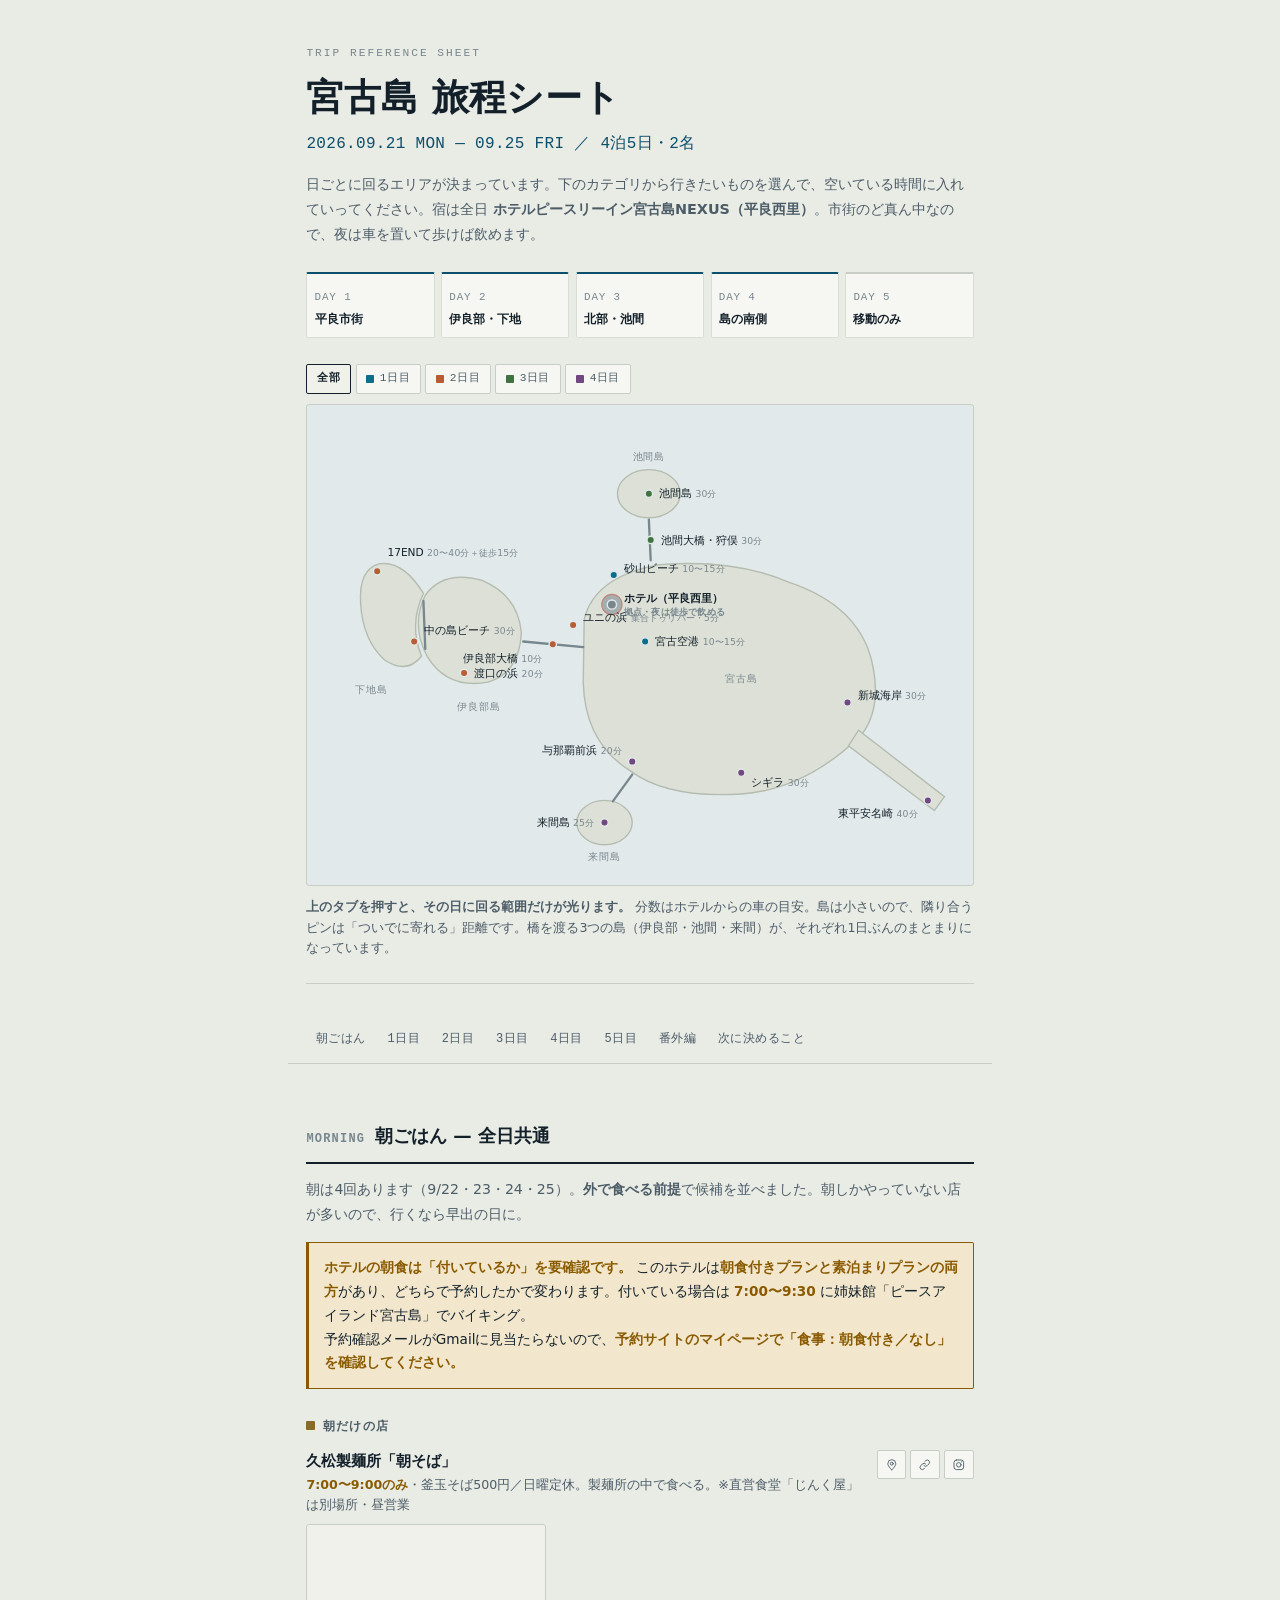
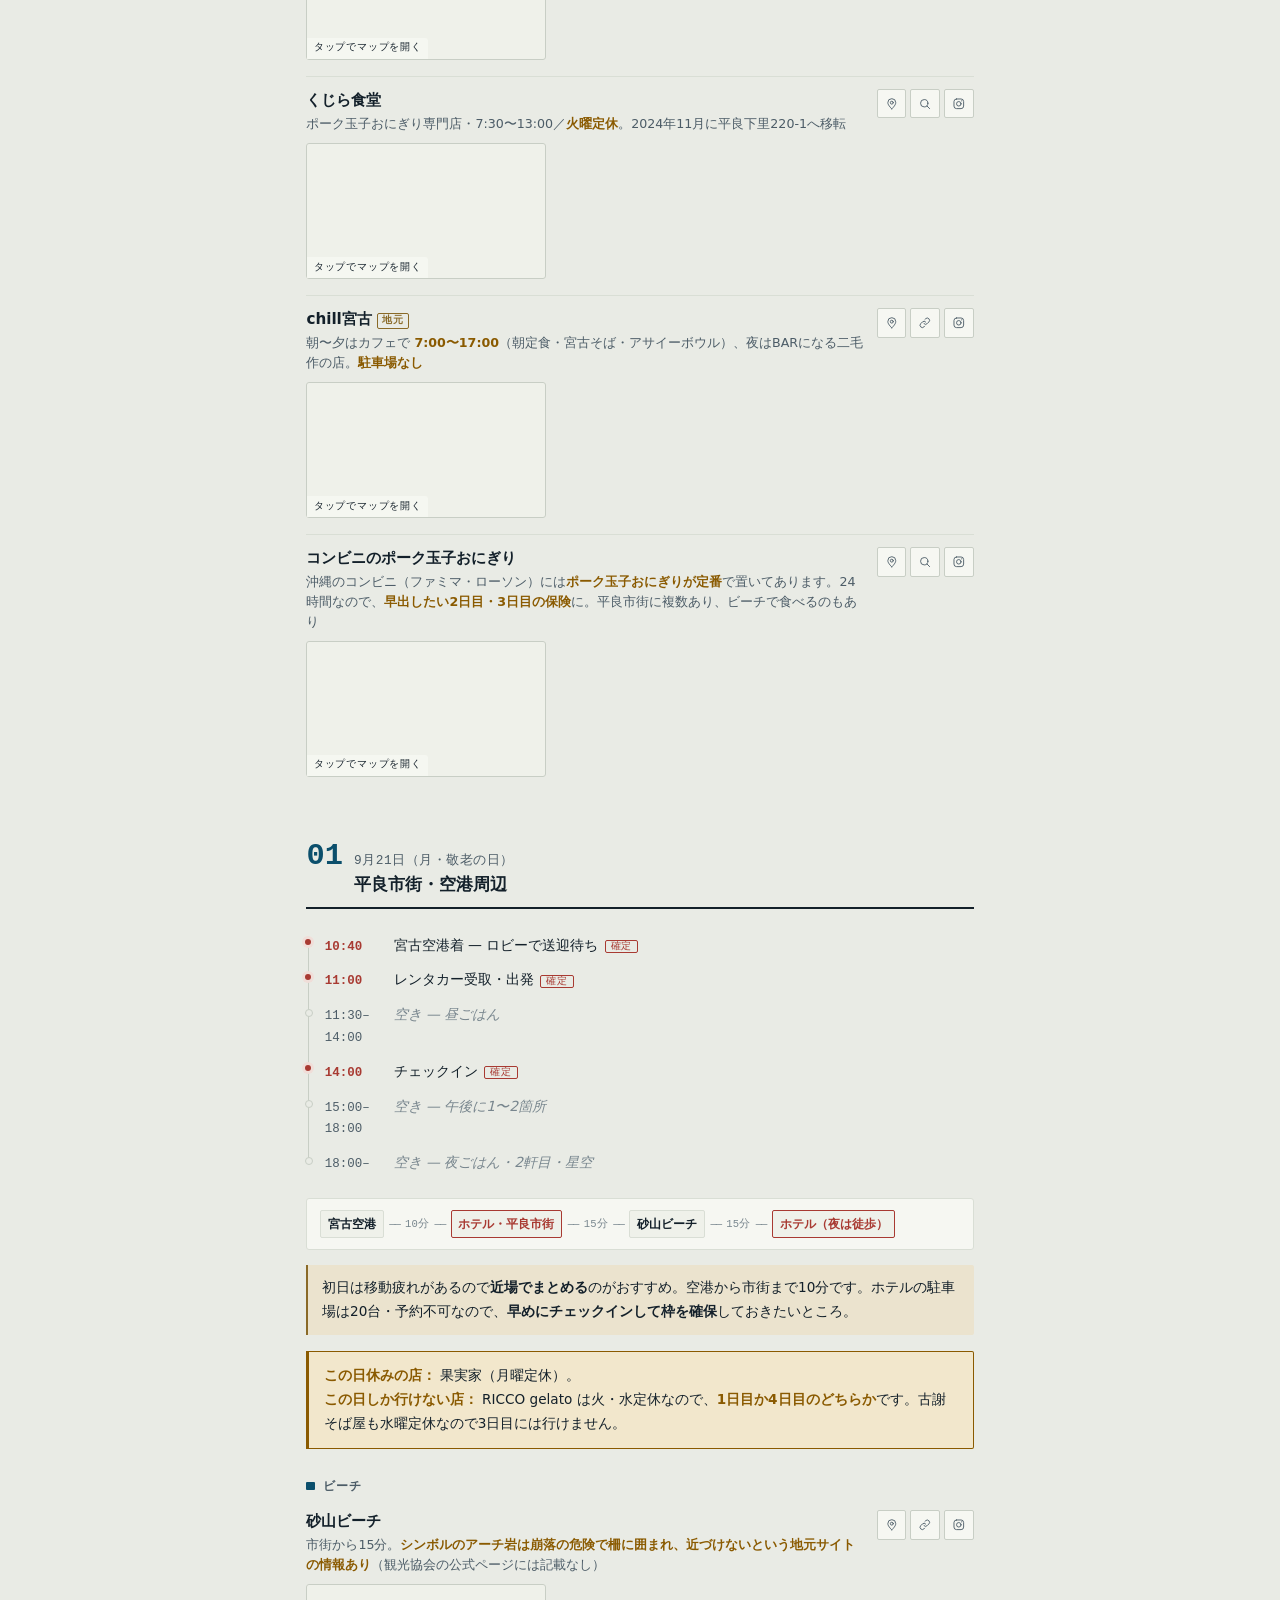
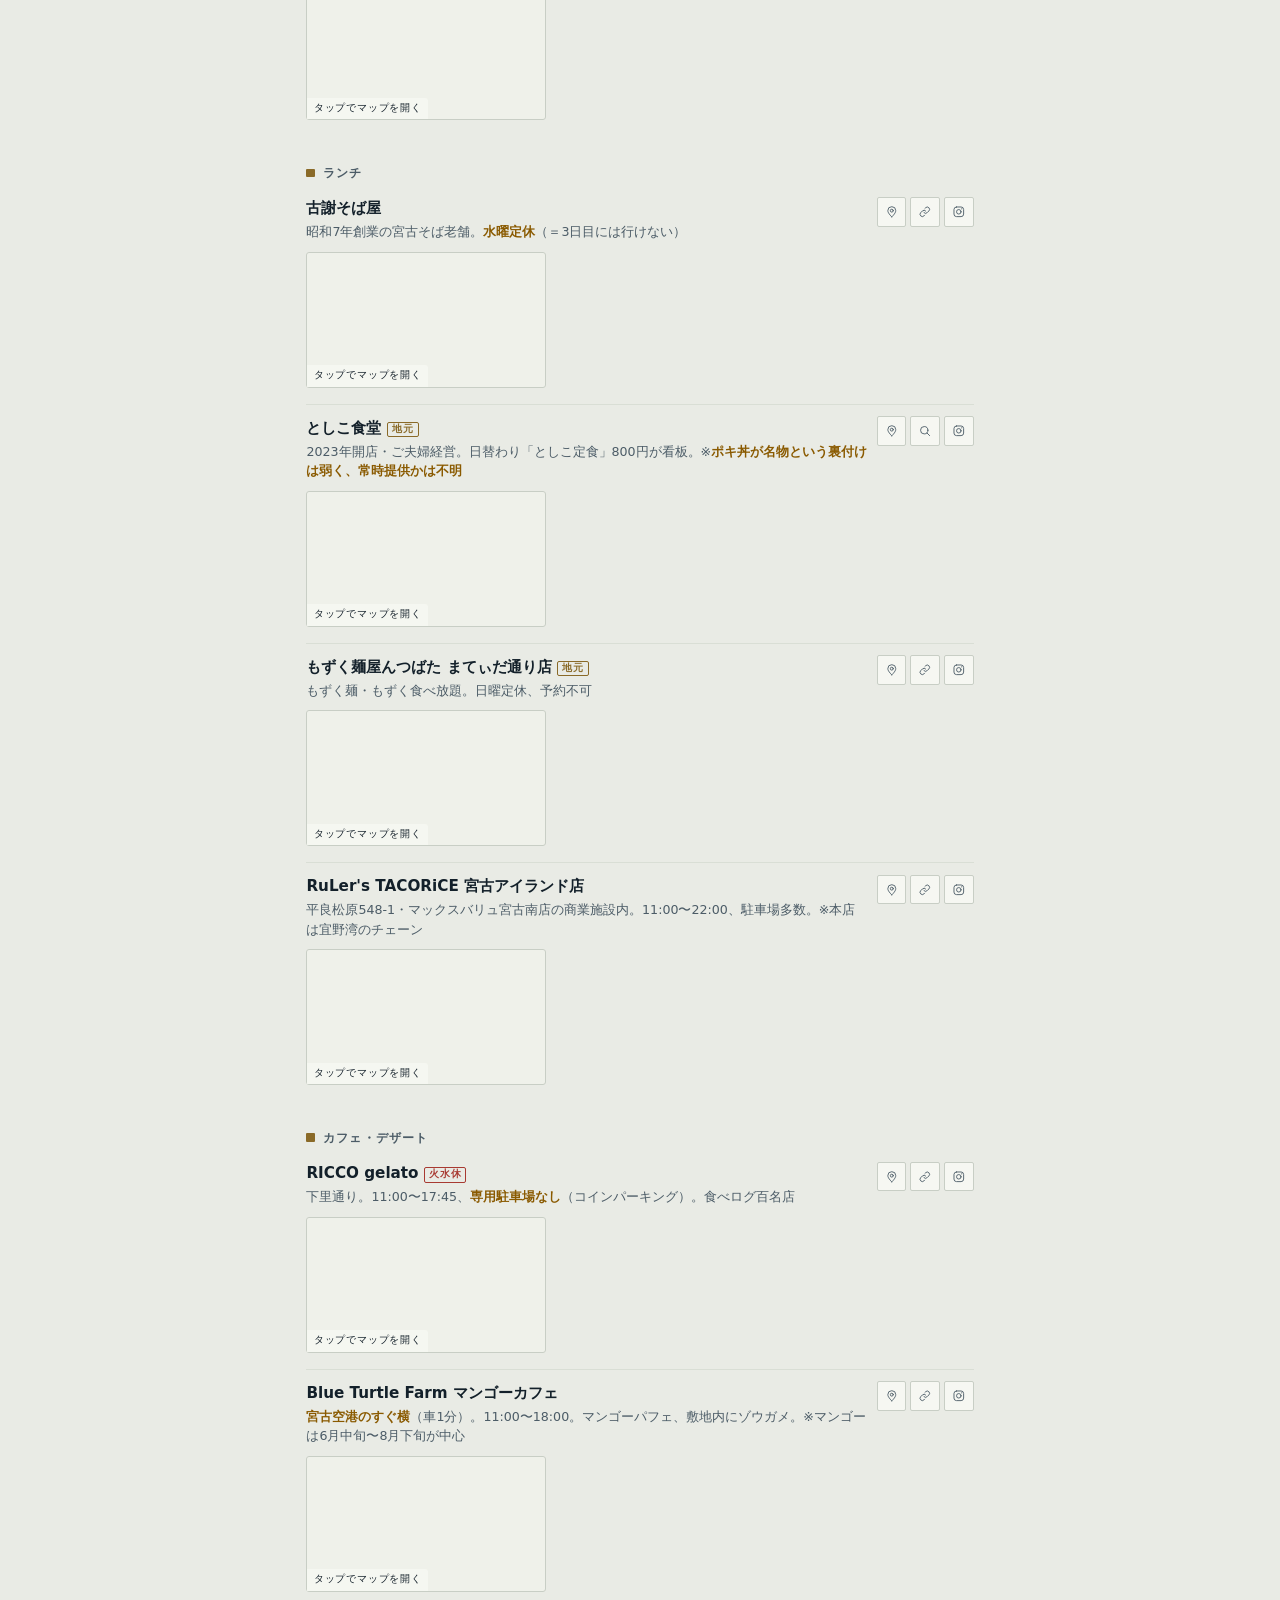
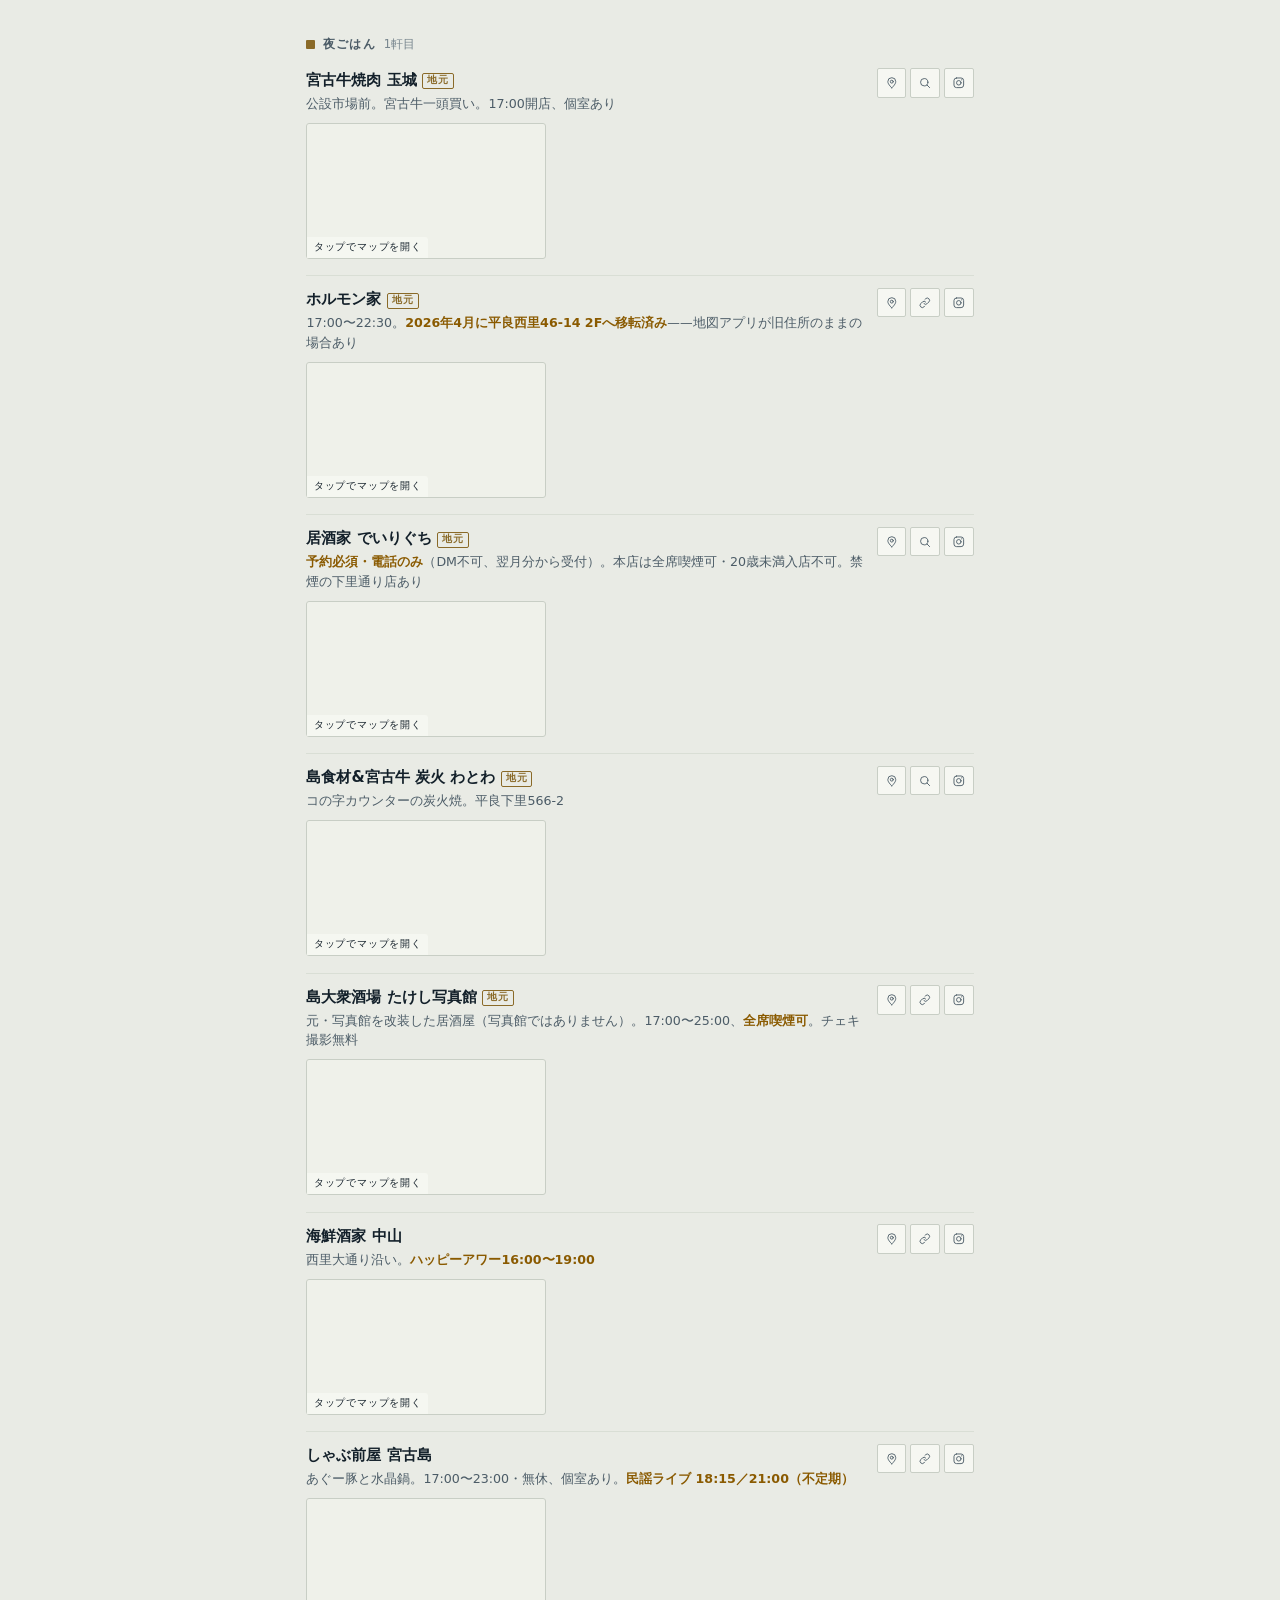
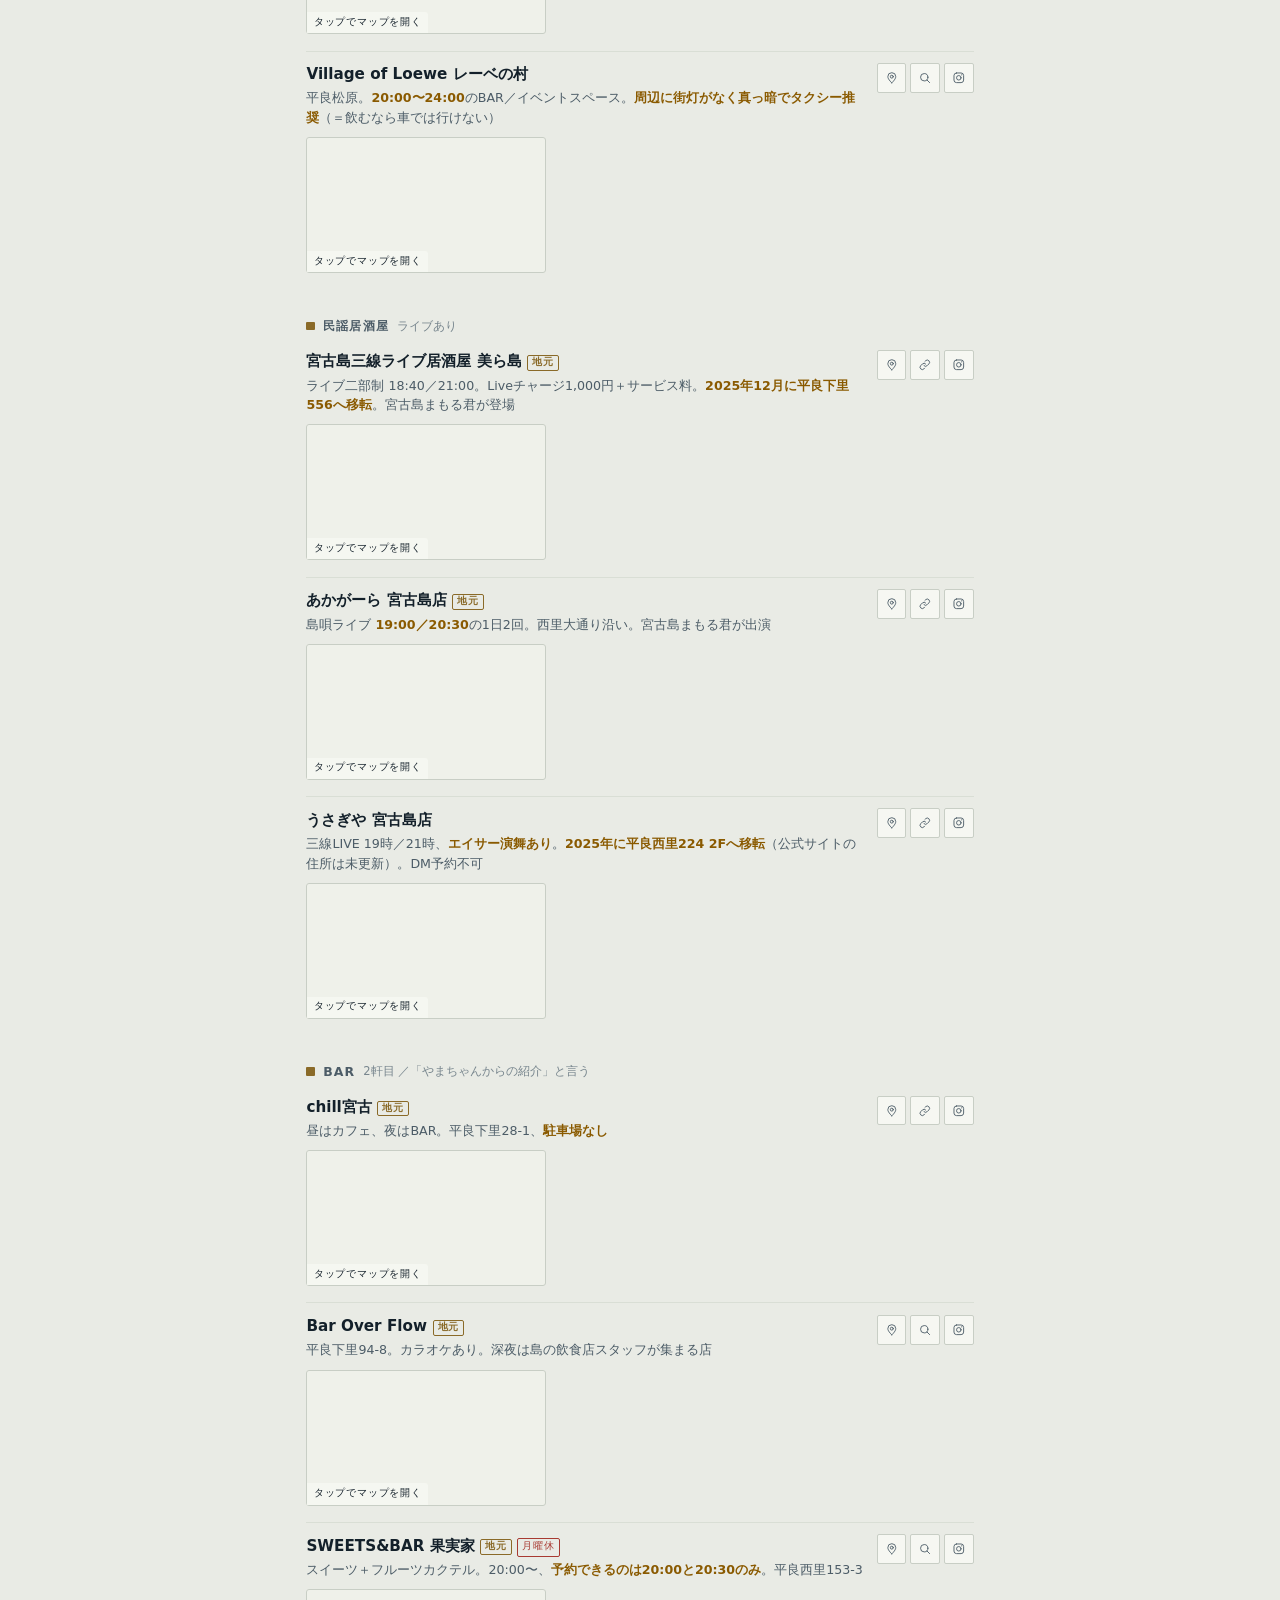
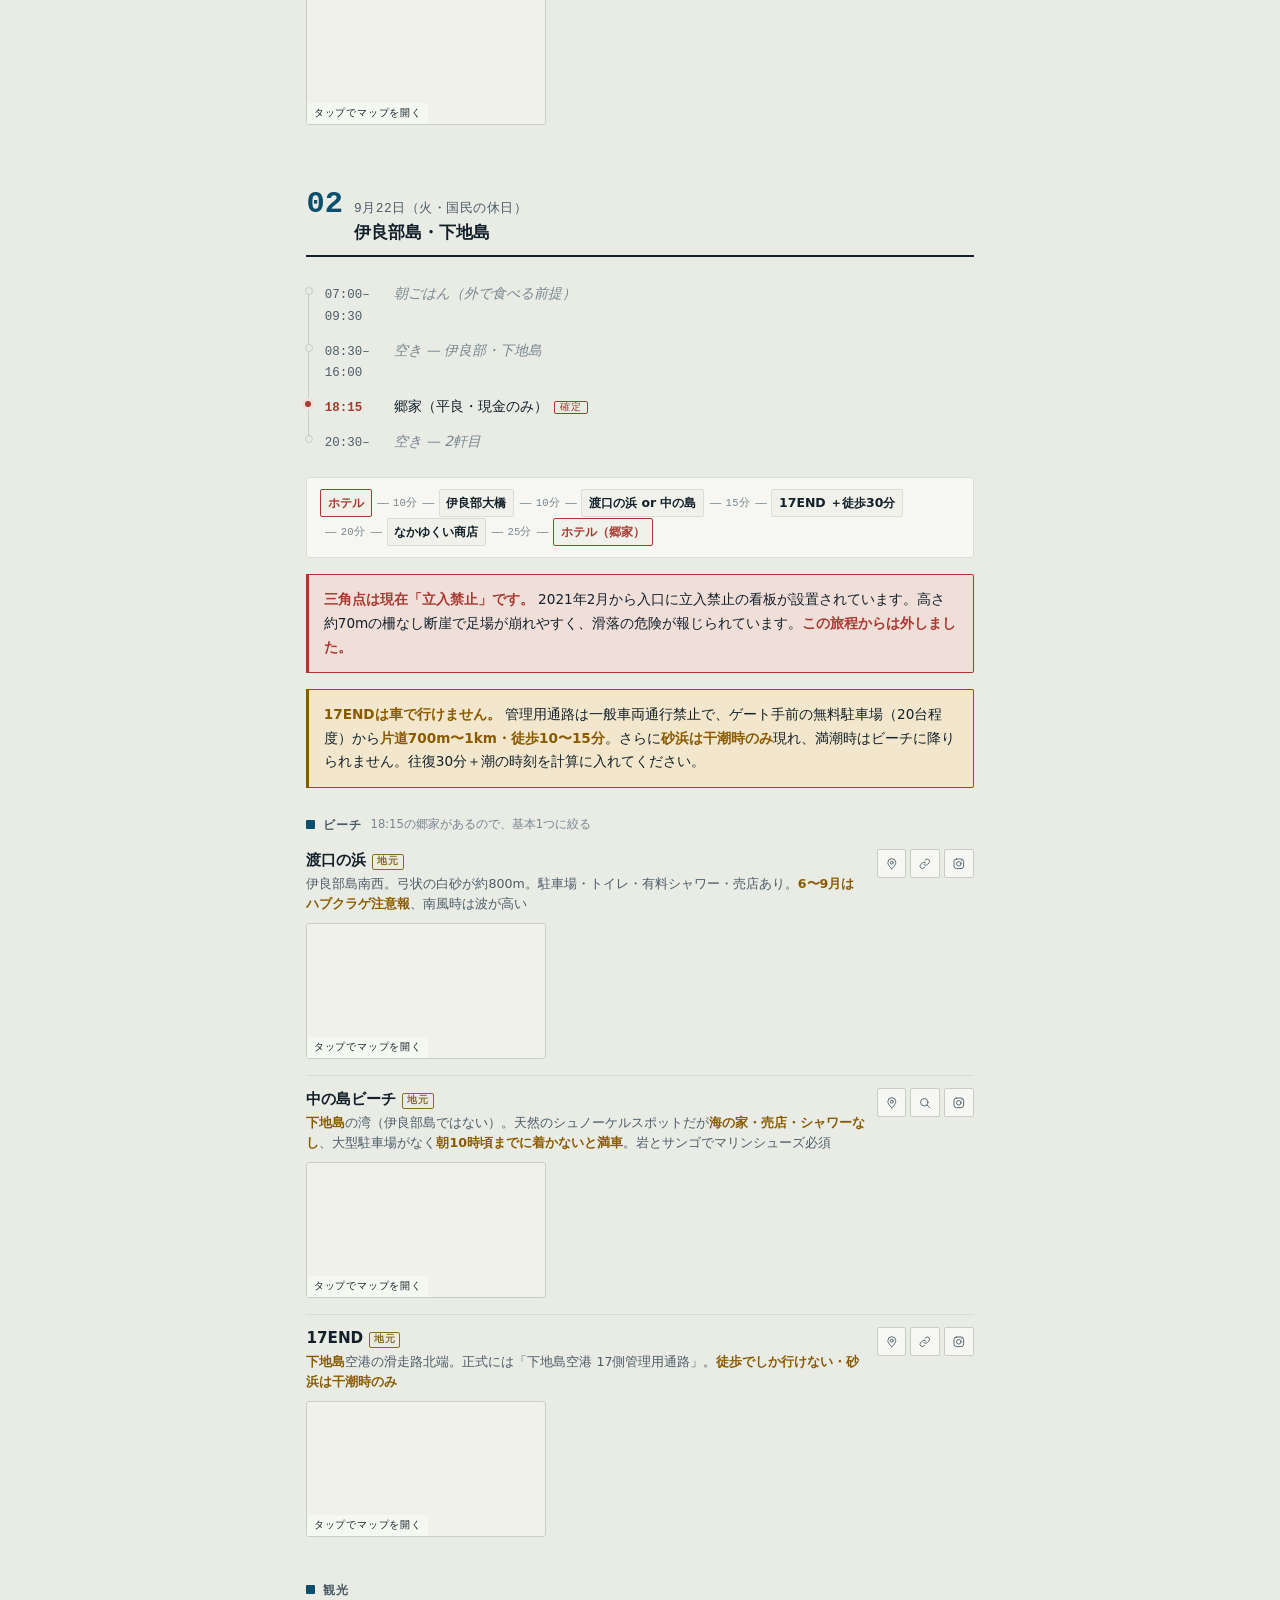
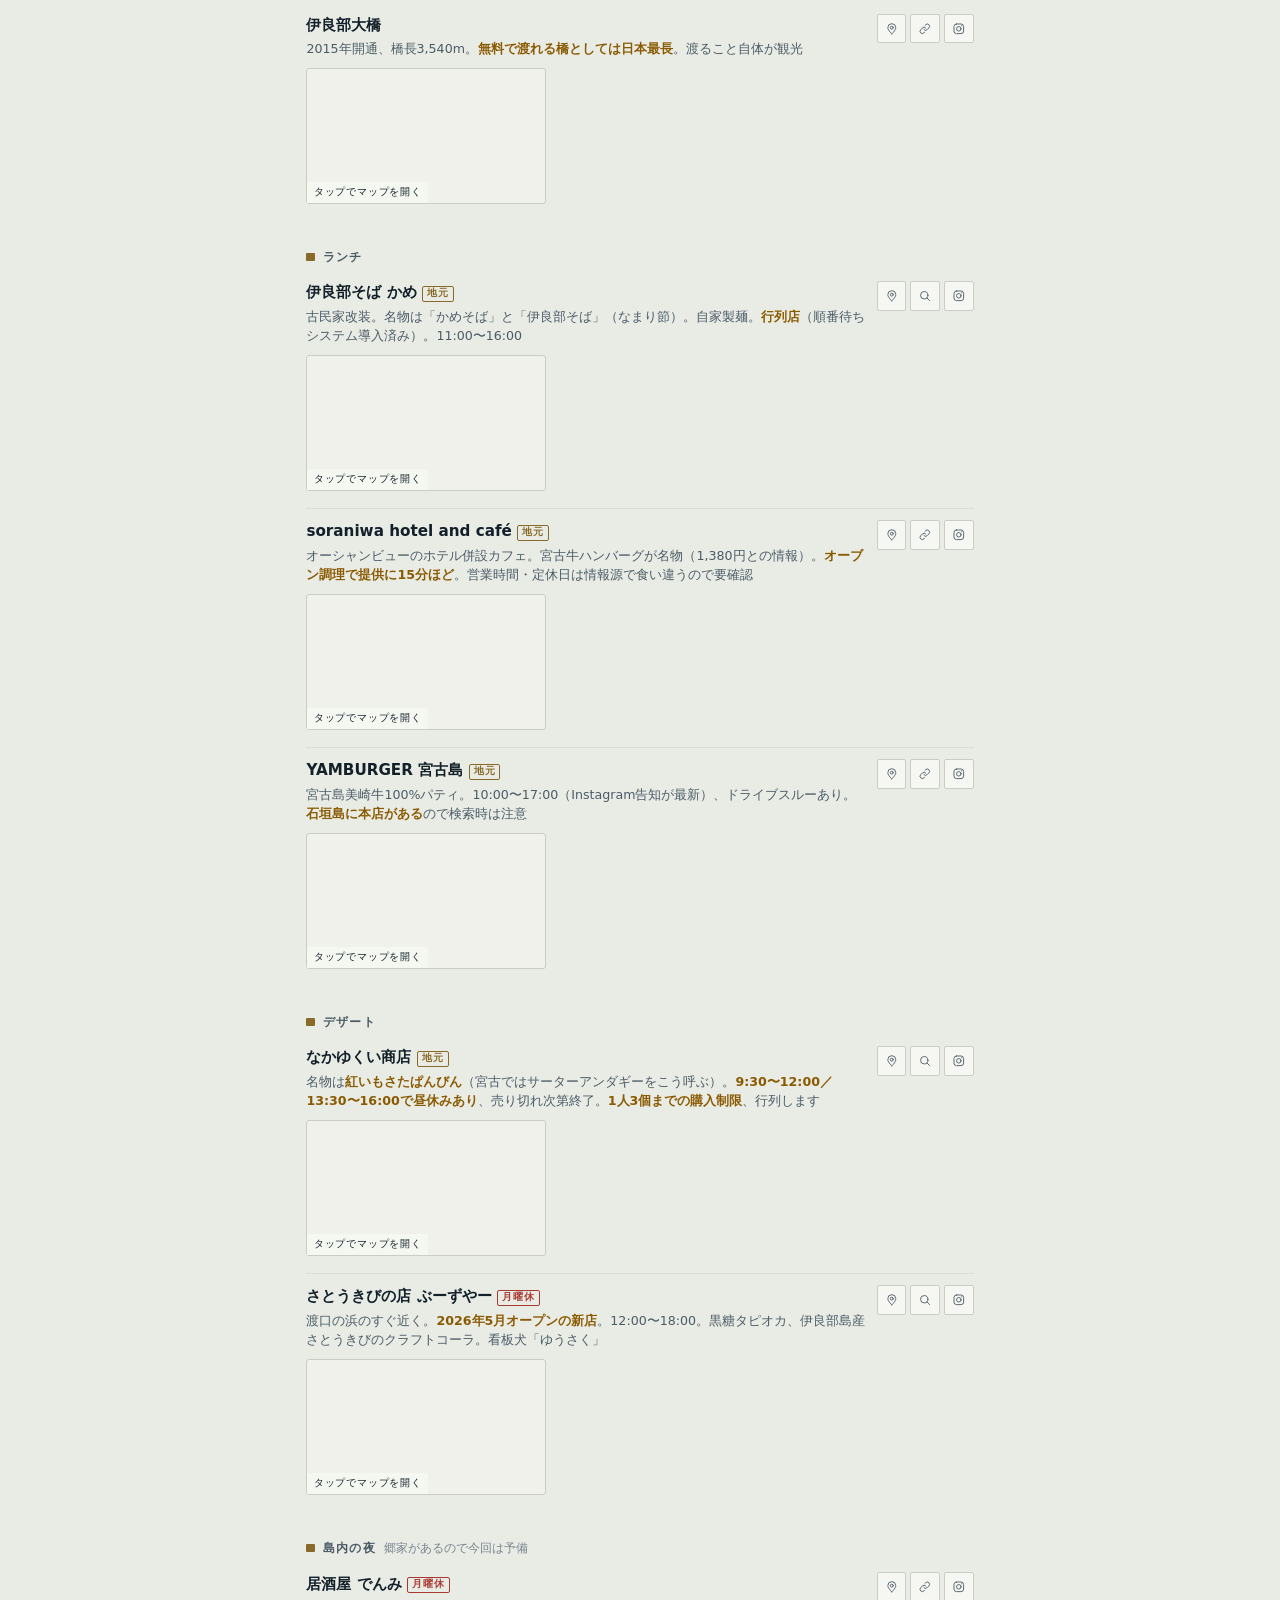
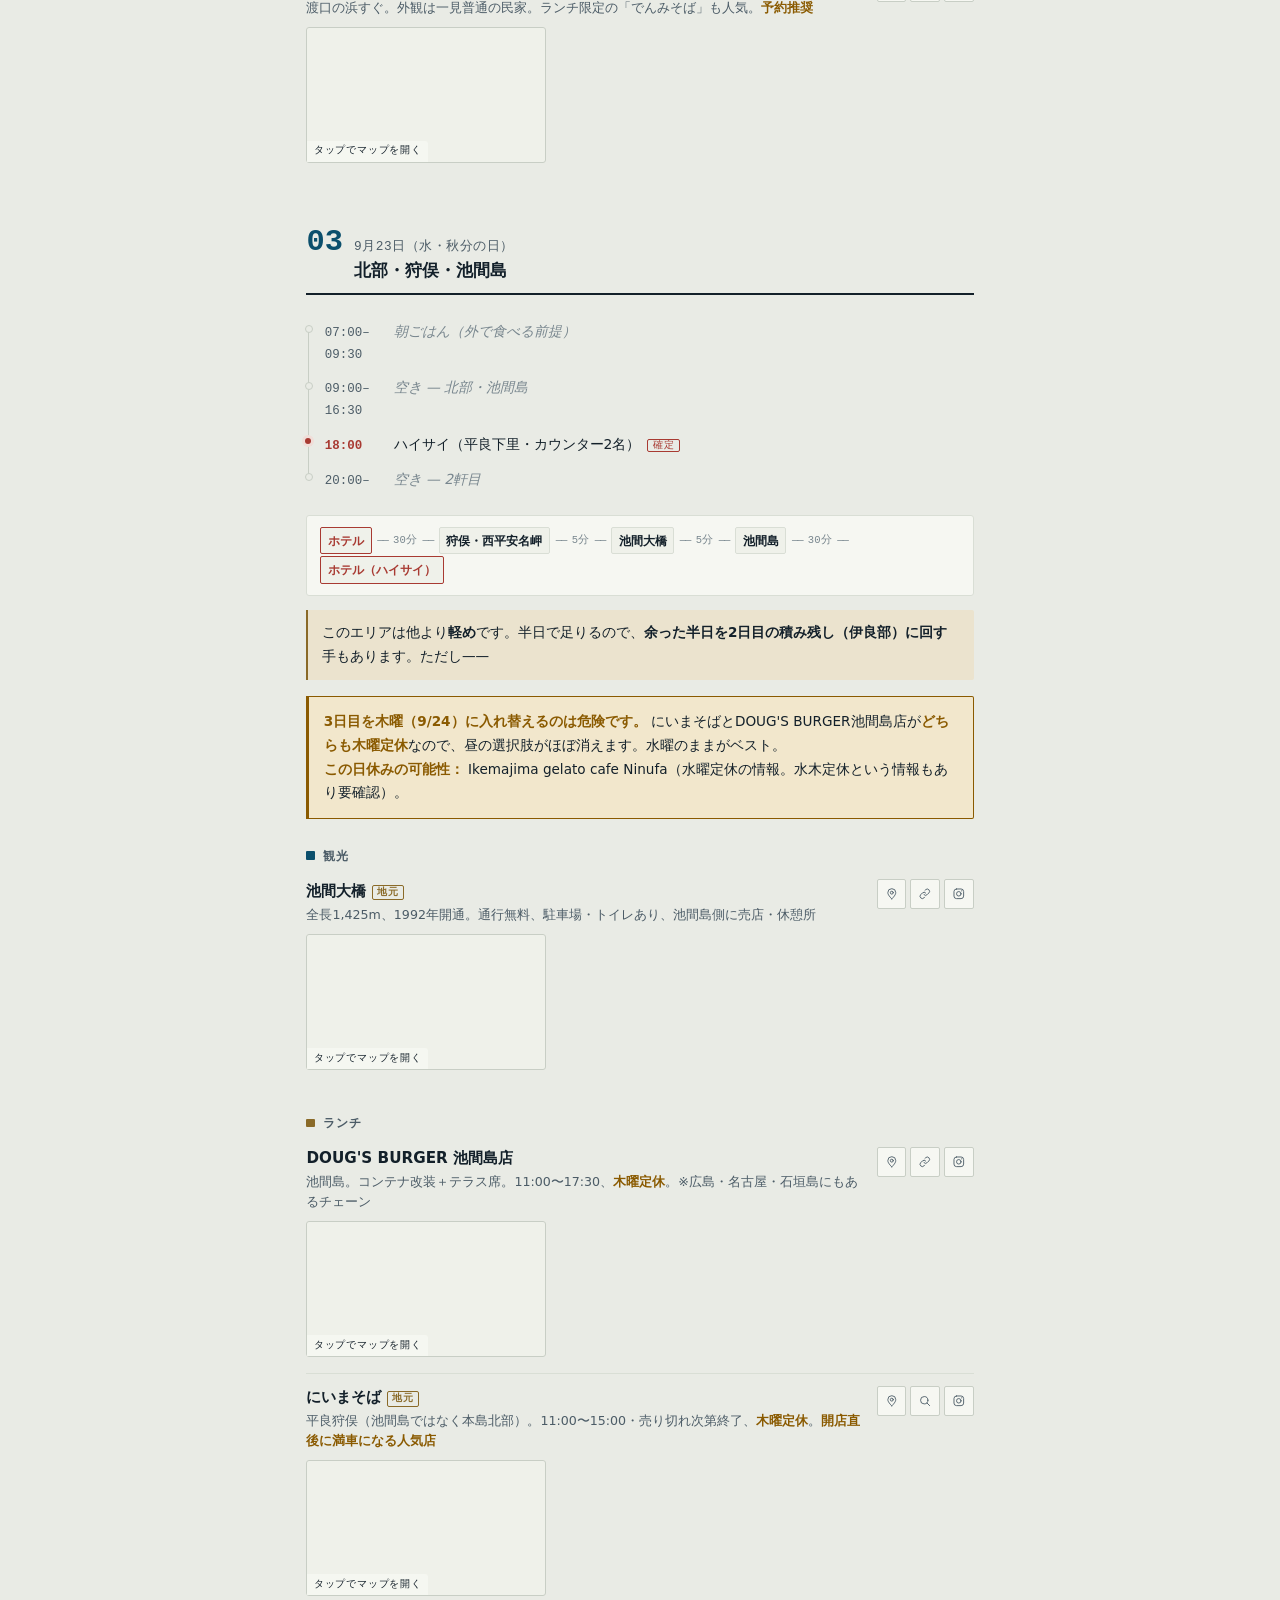
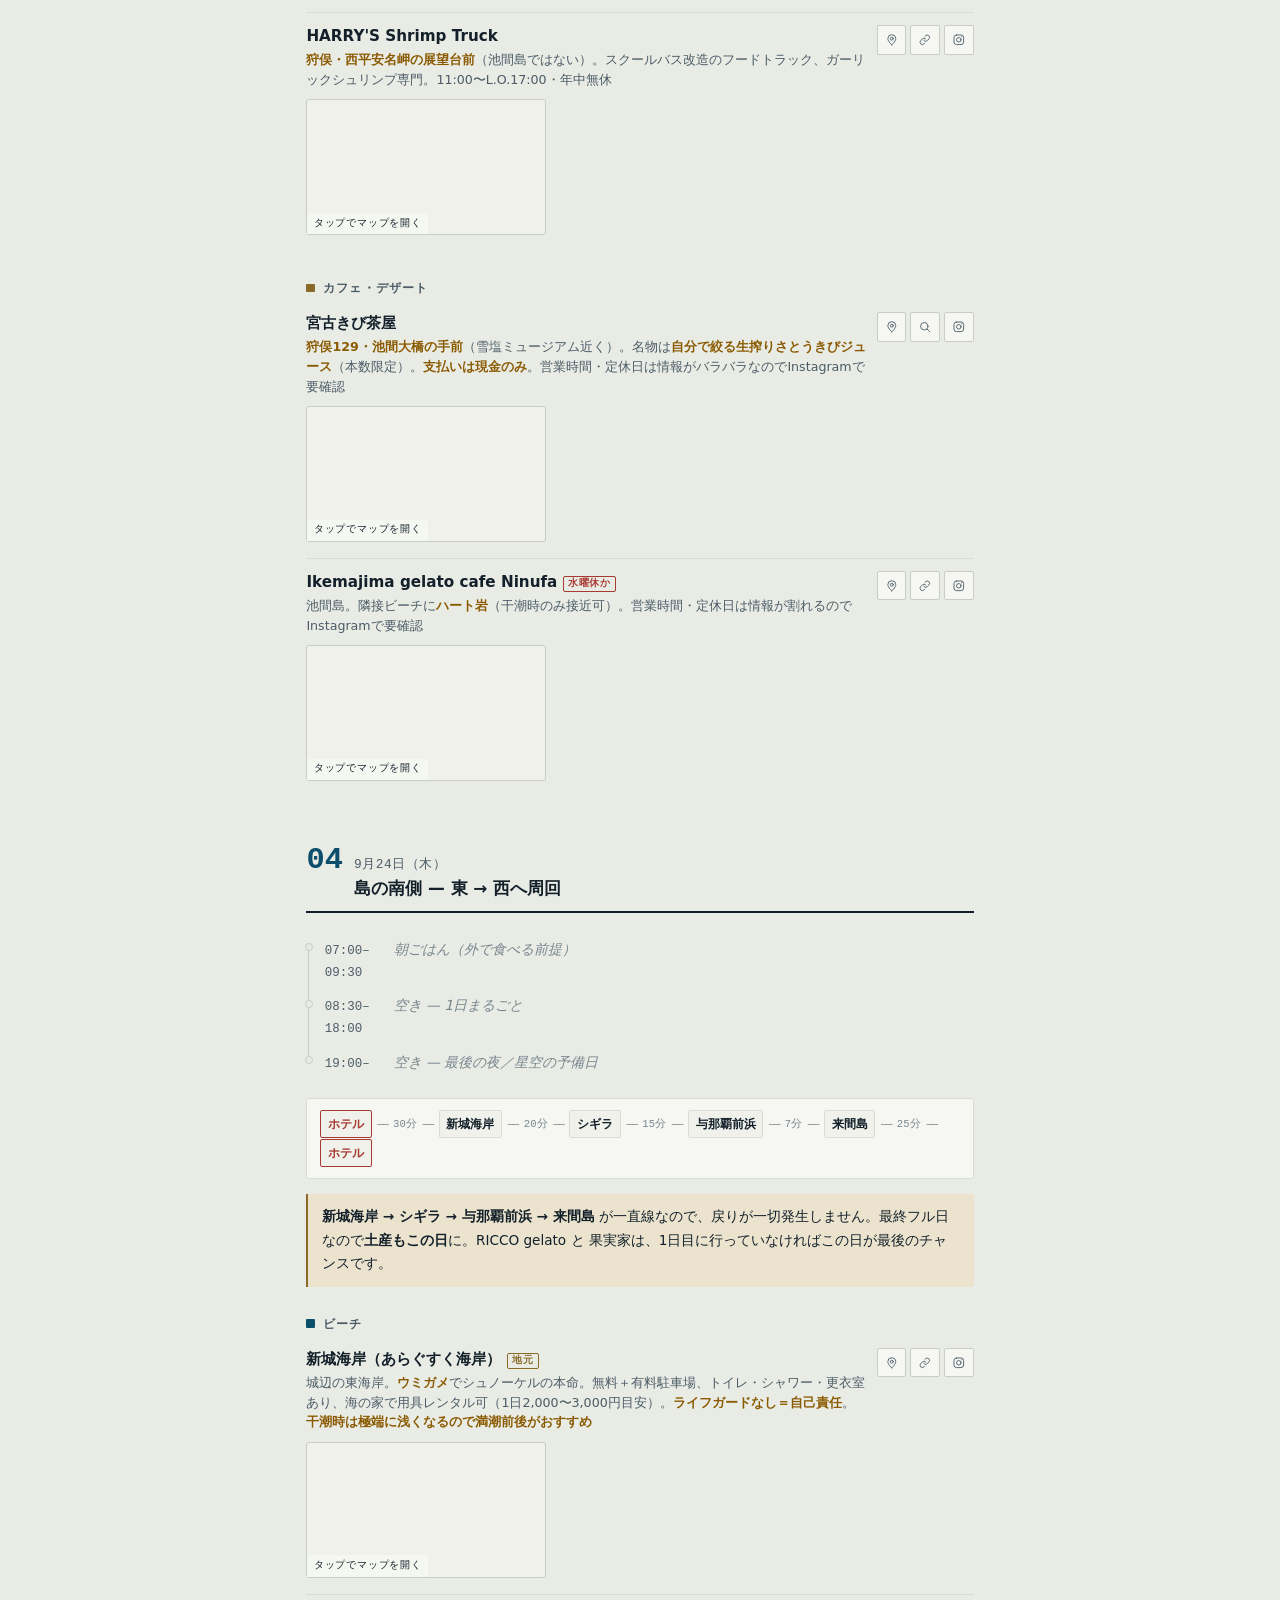
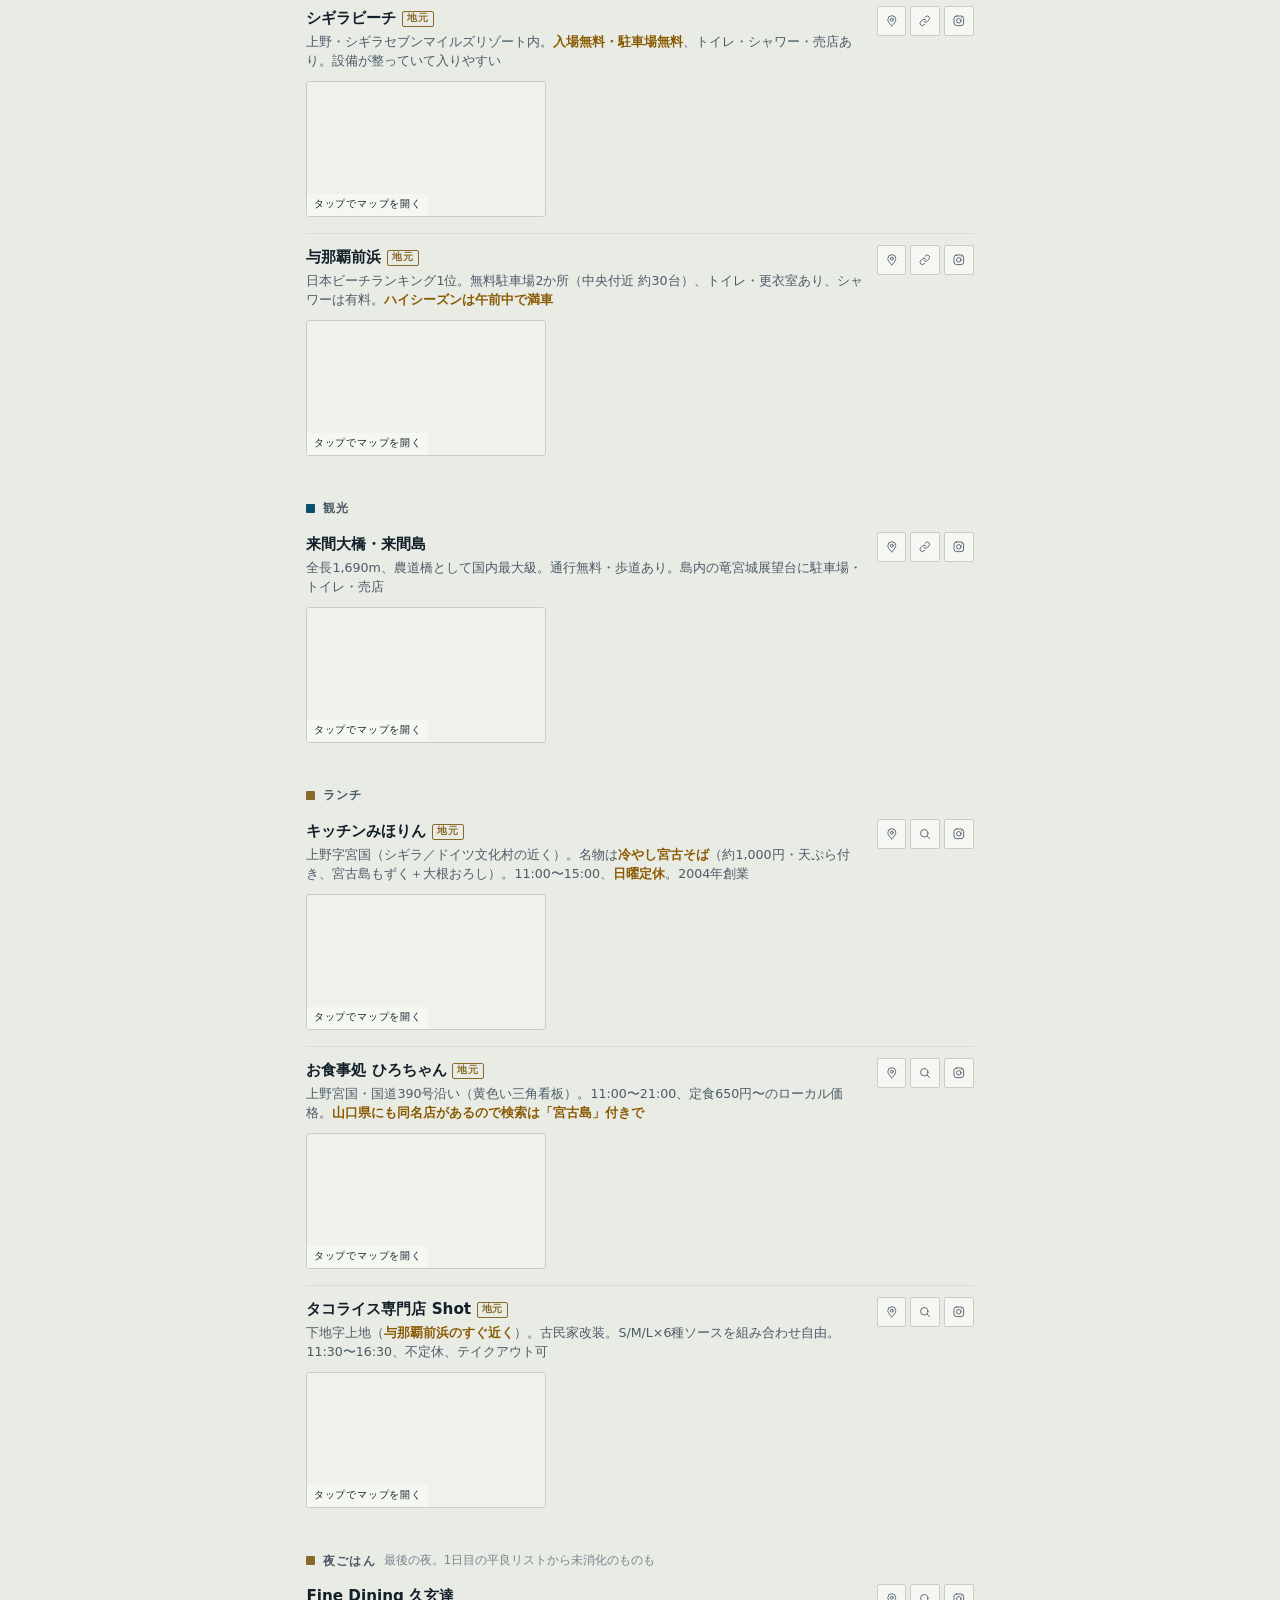
==== commit 35e42ec2: "feat: 各スポットにタップできるミニ地図を追加、朝ごはんを外食前提に変更 - 全49件にGoogleマップの埋め込み（APIキー不要）を横スクロールの帯で追加   タップするとGoogleマップが" ====
--- a/plan/index.html
+++ b/plan/index.html
@@ -163,8 +163,37 @@
   .cat h3 .hint{font-weight:400;letter-spacing:0;color:var(--ink-3);font-size:.72rem;}
 
   ul.places{list-style:none;margin:0;padding:0;}
-  ul.places li{display:flex;align-items:flex-start;gap:.6rem;padding:.62rem 0;border-bottom:1px solid var(--rule-soft);}
+  ul.places li{padding:.62rem 0;border-bottom:1px solid var(--rule-soft);}
   ul.places li:last-child{border-bottom:0;}
+  .p-row{display:flex;align-items:flex-start;gap:.6rem;}
+
+  /* 位置プレビュー（横スクロールの帯） */
+  .strip{
+    display:flex;gap:.5rem;margin:.6rem 0 .1rem;
+    overflow-x:auto;overflow-y:hidden;
+    scroll-snap-type:x proximity;-webkit-overflow-scrolling:touch;
+    padding-bottom:.3rem;scrollbar-width:thin;
+  }
+  .strip::-webkit-scrollbar{height:4px;}
+  .strip::-webkit-scrollbar-thumb{background:var(--rule);border-radius:2px;}
+  .card{
+    position:relative;flex:none;scroll-snap-align:start;
+    width:min(15rem,72vw);height:8.5rem;
+    border:1px solid var(--rule);border-radius:3px;overflow:hidden;
+    background:var(--surface-2);
+  }
+  .card iframe{
+    display:block;width:100%;height:100%;border:0;
+    pointer-events:none;filter:saturate(.85);
+  }
+  .card-hit{position:absolute;inset:0;display:block;}
+  .card-hit:focus-visible{outline:2px solid var(--sea);outline-offset:-3px;}
+  .card-cap{
+    position:absolute;left:0;bottom:0;pointer-events:none;
+    font-family:var(--font-mono);font-size:.62rem;letter-spacing:.08em;
+    color:var(--ink);background:color-mix(in srgb, var(--surface) 88%, transparent);
+    padding:.12rem .4rem;border-top-right-radius:3px;
+  }
   .p-main{flex:1;min-width:0;}
   .p-name{font-weight:600;font-size:.95rem;line-height:1.45;}
   .rec{display:inline-block;margin-left:.35rem;font-family:var(--font-mono);font-size:.6rem;letter-spacing:.08em;color:var(--sand);border:1px solid var(--sand);border-radius:2px;padding:0 .25rem;vertical-align:.14em;}
@@ -362,13 +391,17 @@
   <!-- ══ 朝ごはん ══ -->
   <section class="sec" id="asa">
     <h2><span class="idx">MORNING</span>朝ごはん — 全日共通</h2>
-    <p class="lede">ホテルの朝食は 7:00〜9:30（ピースアイランド宮古島の館内で提供）。外で食べたい朝はここから。どれも朝しかやっていないので、行くなら早出の日に。</p>
+    <p class="lede">朝は4回あります（9/22・23・24・25）。<strong>外で食べる前提</strong>で候補を並べました。朝しかやっていない店が多いので、行くなら早出の日に。</p>
+
+    <div class="caution"><b>ホテルの朝食は「付いているか」を要確認です。</b> このホテルは<b>朝食付きプランと素泊まりプランの両方</b>があり、どちらで予約したかで変わります。付いている場合は <b>7:00〜9:30</b> に姉妹館「ピースアイランド宮古島」でバイキング。<br>予約確認メールがGmailに見当たらないので、<b>予約サイトのマイページで「食事：朝食付き／なし」を確認してください。</b></div>
+
     <div class="cat" data-kind="food">
       <h3>朝だけの店</h3>
       <ul class="places">
-        <li><div class="p-main"><span class="p-name">久松製麺所「朝そば」</span><span class="p-note"><b>7:00〜9:00のみ</b>・釜玉そば500円／日曜定休。製麺所の中で食べる。※直営食堂「じんく屋」は別場所・昼営業</span></div><div class="p-links"><a href="https://www.google.com/maps/place/%E4%B9%85%E6%9D%BE%E8%A3%BD%E9%BA%BA%E6%89%80/data=!4m2!3m1!1s0x34f45412c83f7db9:0x7915e3fa07e1bb2a" aria-label="久松製麺所 をマップで見る"><svg><use href="#i-map"/></svg></a><a href="https://hisamatsu-seimen.com/" aria-label="久松製麺所 公式サイト"><svg><use href="#i-link"/></svg></a><a href="https://www.instagram.com/explore/tags/%E4%B9%85%E6%9D%BE%E8%A3%BD%E9%BA%BA%E6%89%80/" aria-label="久松製麺所 のハッシュタグをInstagramで見る"><svg><use href="#i-ig"/></svg></a></div></li>
-        <li><div class="p-main"><span class="p-name">くじら食堂</span><span class="p-note">ポーク玉子おにぎり専門店・7:30〜13:00／<b>火曜定休</b>。2024年11月に平良下里220-1へ移転</span></div><div class="p-links"><a href="https://www.google.com/maps/search/?api=1&amp;query=%E3%81%8F%E3%81%98%E3%82%89%E9%A3%9F%E5%A0%82+%E5%AE%AE%E5%8F%A4%E5%B3%B6+%E5%B9%B3%E8%89%AF%E4%B8%8B%E9%87%8C" aria-label="くじら食堂 をマップで見る"><svg><use href="#i-map"/></svg></a><a href="https://www.google.com/search?q=%E3%81%8F%E3%81%98%E3%82%89%E9%A3%9F%E5%A0%82+%E5%AE%AE%E5%8F%A4%E5%B3%B6+%E5%96%B6%E6%A5%AD%E6%99%82%E9%96%93+%E5%AE%9A%E4%BC%91%E6%97%A5" aria-label="くじら食堂 を検索"><svg><use href="#i-search"/></svg></a><a href="https://www.instagram.com/explore/tags/%E3%81%8F%E3%81%98%E3%82%89%E9%A3%9F%E5%A0%82/" aria-label="くじら食堂 のハッシュタグをInstagramで見る"><svg><use href="#i-ig"/></svg></a></div></li>
-        <li><div class="p-main"><span class="p-name">chill宮古<span class="rec">地元</span></span><span class="p-note">朝〜夕はカフェで <b>7:00〜17:00</b>（朝定食・宮古そば・アサイーボウル）、夜はBARになる二毛作の店。<b>駐車場なし</b></span></div><div class="p-links"><a href="https://www.google.com/maps/search/?api=1&amp;query=chill%E5%AE%AE%E5%8F%A4+%E5%AE%AE%E5%8F%A4%E5%B3%B6+%E5%B9%B3%E8%89%AF%E4%B8%8B%E9%87%8C" aria-label="chill宮古 をマップで見る"><svg><use href="#i-map"/></svg></a><a href="https://naturaliber.com/" aria-label="chill宮古 運営会社サイト"><svg><use href="#i-link"/></svg></a><a href="https://www.instagram.com/explore/tags/chill%E5%AE%AE%E5%8F%A4/" aria-label="chill宮古 のハッシュタグをInstagramで見る"><svg><use href="#i-ig"/></svg></a></div></li>
+        <li><div class="p-row"><div class="p-main"><span class="p-name">久松製麺所「朝そば」</span><span class="p-note"><b>7:00〜9:00のみ</b>・釜玉そば500円／日曜定休。製麺所の中で食べる。※直営食堂「じんく屋」は別場所・昼営業</span></div><div class="p-links"><a href="https://www.google.com/maps/place/%E4%B9%85%E6%9D%BE%E8%A3%BD%E9%BA%BA%E6%89%80/data=!4m2!3m1!1s0x34f45412c83f7db9:0x7915e3fa07e1bb2a" aria-label="久松製麺所 をマップで見る"><svg><use href="#i-map"/></svg></a><a href="https://hisamatsu-seimen.com/" aria-label="久松製麺所 公式サイト"><svg><use href="#i-link"/></svg></a><a href="https://www.instagram.com/explore/tags/%E4%B9%85%E6%9D%BE%E8%A3%BD%E9%BA%BA%E6%89%80/" aria-label="久松製麺所 のハッシュタグをInstagramで見る"><svg><use href="#i-ig"/></svg></a></div></div><div class="strip"><div class="card"><iframe loading="lazy" title="久松製麺所 の位置" src="https://maps.google.com/maps?q=%E4%B9%85%E6%9D%BE%E8%A3%BD%E9%BA%BA%E6%89%80%20%E5%AE%AE%E5%8F%A4%E5%B3%B6&amp;z=14&amp;output=embed"></iframe><a class="card-hit" href="https://www.google.com/maps/place/%E4%B9%85%E6%9D%BE%E8%A3%BD%E9%BA%BA%E6%89%80/data=!4m2!3m1!1s0x34f45412c83f7db9:0x7915e3fa07e1bb2a" target="_blank" rel="noopener" aria-label="久松製麺所 をGoogleマップで開く"></a><span class="card-cap">タップでマップを開く</span></div></div></li>
+        <li><div class="p-row"><div class="p-main"><span class="p-name">くじら食堂</span><span class="p-note">ポーク玉子おにぎり専門店・7:30〜13:00／<b>火曜定休</b>。2024年11月に平良下里220-1へ移転</span></div><div class="p-links"><a href="https://www.google.com/maps/search/?api=1&amp;query=%E3%81%8F%E3%81%98%E3%82%89%E9%A3%9F%E5%A0%82+%E5%AE%AE%E5%8F%A4%E5%B3%B6+%E5%B9%B3%E8%89%AF%E4%B8%8B%E9%87%8C" aria-label="くじら食堂 をマップで見る"><svg><use href="#i-map"/></svg></a><a href="https://www.google.com/search?q=%E3%81%8F%E3%81%98%E3%82%89%E9%A3%9F%E5%A0%82+%E5%AE%AE%E5%8F%A4%E5%B3%B6+%E5%96%B6%E6%A5%AD%E6%99%82%E9%96%93+%E5%AE%9A%E4%BC%91%E6%97%A5" aria-label="くじら食堂 を検索"><svg><use href="#i-search"/></svg></a><a href="https://www.instagram.com/explore/tags/%E3%81%8F%E3%81%98%E3%82%89%E9%A3%9F%E5%A0%82/" aria-label="くじら食堂 のハッシュタグをInstagramで見る"><svg><use href="#i-ig"/></svg></a></div></div><div class="strip"><div class="card"><iframe loading="lazy" title="くじら食堂 の位置" src="https://maps.google.com/maps?q=%E3%81%8F%E3%81%98%E3%82%89%E9%A3%9F%E5%A0%82%20%E5%AE%AE%E5%8F%A4%E5%B3%B6&amp;z=14&amp;output=embed"></iframe><a class="card-hit" href="https://www.google.com/maps/search/?api=1&amp;query=%E3%81%8F%E3%81%98%E3%82%89%E9%A3%9F%E5%A0%82+%E5%AE%AE%E5%8F%A4%E5%B3%B6+%E5%B9%B3%E8%89%AF%E4%B8%8B%E9%87%8C" target="_blank" rel="noopener" aria-label="くじら食堂 をGoogleマップで開く"></a><span class="card-cap">タップでマップを開く</span></div></div></li>
+        <li><div class="p-row"><div class="p-main"><span class="p-name">chill宮古<span class="rec">地元</span></span><span class="p-note">朝〜夕はカフェで <b>7:00〜17:00</b>（朝定食・宮古そば・アサイーボウル）、夜はBARになる二毛作の店。<b>駐車場なし</b></span></div><div class="p-links"><a href="https://www.google.com/maps/search/?api=1&amp;query=chill%E5%AE%AE%E5%8F%A4+%E5%AE%AE%E5%8F%A4%E5%B3%B6+%E5%B9%B3%E8%89%AF%E4%B8%8B%E9%87%8C" aria-label="chill宮古 をマップで見る"><svg><use href="#i-map"/></svg></a><a href="https://naturaliber.com/" aria-label="chill宮古 運営会社サイト"><svg><use href="#i-link"/></svg></a><a href="https://www.instagram.com/explore/tags/chill%E5%AE%AE%E5%8F%A4/" aria-label="chill宮古 のハッシュタグをInstagramで見る"><svg><use href="#i-ig"/></svg></a></div></div><div class="strip"><div class="card"><iframe loading="lazy" title="chill宮古 の位置" src="https://maps.google.com/maps?q=chill%E5%AE%AE%E5%8F%A4&amp;z=14&amp;output=embed"></iframe><a class="card-hit" href="https://www.google.com/maps/search/?api=1&amp;query=chill%E5%AE%AE%E5%8F%A4+%E5%AE%AE%E5%8F%A4%E5%B3%B6+%E5%B9%B3%E8%89%AF%E4%B8%8B%E9%87%8C" target="_blank" rel="noopener" aria-label="chill宮古 をGoogleマップで開く"></a><span class="card-cap">タップでマップを開く</span></div></div></li>
+        <li><div class="p-row"><div class="p-main"><span class="p-name">コンビニのポーク玉子おにぎり</span><span class="p-note">沖縄のコンビニ（ファミマ・ローソン）には<b>ポーク玉子おにぎりが定番</b>で置いてあります。24時間なので、<b>早出したい2日目・3日目の保険</b>に。平良市街に複数あり、ビーチで食べるのもあり</span></div><div class="p-links"><a href="https://www.google.com/maps/search/?api=1&amp;query=%E3%82%B3%E3%83%B3%E3%83%93%E3%83%8B+%E5%AE%AE%E5%8F%A4%E5%B3%B6+%E5%B9%B3%E8%89%AF" aria-label="コンビニ をマップで見る"><svg><use href="#i-map"/></svg></a><a href="https://www.google.com/search?q=%E6%B2%96%E7%B8%84+%E3%83%9D%E3%83%BC%E3%82%AF%E7%8E%89%E5%AD%90%E3%81%8A%E3%81%AB%E3%81%8E%E3%82%8A+%E3%82%B3%E3%83%B3%E3%83%93%E3%83%8B" aria-label="ポーク玉子おにぎり を検索"><svg><use href="#i-search"/></svg></a><a href="https://www.instagram.com/explore/tags/%E3%83%9D%E3%83%BC%E3%82%AF%E7%8E%89%E5%AD%90%E3%81%8A%E3%81%AB%E3%81%8E%E3%82%8A/" aria-label="ポーク玉子おにぎり のハッシュタグをInstagramで見る"><svg><use href="#i-ig"/></svg></a></div></div><div class="strip"><div class="card"><iframe loading="lazy" title="平良市街のコンビニ" src="https://maps.google.com/maps?q=%E3%82%B3%E3%83%B3%E3%83%93%E3%83%8B%20%E5%AE%AE%E5%8F%A4%E5%B3%B6%20%E5%B9%B3%E8%89%AF&amp;z=14&amp;output=embed"></iframe><a class="card-hit" href="https://www.google.com/maps/search/?api=1&amp;query=%E3%82%B3%E3%83%B3%E3%83%93%E3%83%8B+%E5%AE%AE%E5%8F%A4%E5%B3%B6+%E5%B9%B3%E8%89%AF" target="_blank" rel="noopener" aria-label="コンビニ をGoogleマップで開く"></a><span class="card-cap">タップでマップを開く</span></div></div></li>
       </ul>
     </div>
   </section>
@@ -406,57 +439,57 @@
     <div class="cat">
       <h3>ビーチ</h3>
       <ul class="places">
-        <li><div class="p-main"><span class="p-name">砂山ビーチ</span><span class="p-note">市街から15分。<b>シンボルのアーチ岩は崩落の危険で柵に囲まれ、近づけないという地元サイトの情報あり</b>（観光協会の公式ページには記載なし）</span></div><div class="p-links"><a href="https://www.google.com/maps/place/%E7%A0%82%E5%B1%B1%E3%83%93%E3%83%BC%E3%83%81/data=!4m2!3m1!1s0x34f453b561c137fb:0x9c1e4aff2f1eb6f6" aria-label="砂山ビーチ をマップで見る"><svg><use href="#i-map"/></svg></a><a href="https://miyako-island.net/beach_and_spot/beach_spot_001/" aria-label="砂山ビーチ 観光協会ページ"><svg><use href="#i-link"/></svg></a><a href="https://www.instagram.com/explore/tags/%E7%A0%82%E5%B1%B1%E3%83%93%E3%83%BC%E3%83%81/" aria-label="砂山ビーチ のハッシュタグをInstagramで見る"><svg><use href="#i-ig"/></svg></a></div></li>
+        <li><div class="p-row"><div class="p-main"><span class="p-name">砂山ビーチ</span><span class="p-note">市街から15分。<b>シンボルのアーチ岩は崩落の危険で柵に囲まれ、近づけないという地元サイトの情報あり</b>（観光協会の公式ページには記載なし）</span></div><div class="p-links"><a href="https://www.google.com/maps/place/%E7%A0%82%E5%B1%B1%E3%83%93%E3%83%BC%E3%83%81/data=!4m2!3m1!1s0x34f453b561c137fb:0x9c1e4aff2f1eb6f6" aria-label="砂山ビーチ をマップで見る"><svg><use href="#i-map"/></svg></a><a href="https://miyako-island.net/beach_and_spot/beach_spot_001/" aria-label="砂山ビーチ 観光協会ページ"><svg><use href="#i-link"/></svg></a><a href="https://www.instagram.com/explore/tags/%E7%A0%82%E5%B1%B1%E3%83%93%E3%83%BC%E3%83%81/" aria-label="砂山ビーチ のハッシュタグをInstagramで見る"><svg><use href="#i-ig"/></svg></a></div></div><div class="strip"><div class="card"><iframe loading="lazy" title="砂山ビーチ の位置" src="https://maps.google.com/maps?q=%E7%A0%82%E5%B1%B1%E3%83%93%E3%83%BC%E3%83%81%20%E5%AE%AE%E5%8F%A4%E5%B3%B6&amp;z=14&amp;output=embed"></iframe><a class="card-hit" href="https://www.google.com/maps/place/%E7%A0%82%E5%B1%B1%E3%83%93%E3%83%BC%E3%83%81/data=!4m2!3m1!1s0x34f453b561c137fb:0x9c1e4aff2f1eb6f6" target="_blank" rel="noopener" aria-label="砂山ビーチ をGoogleマップで開く"></a><span class="card-cap">タップでマップを開く</span></div></div></li>
       </ul>
     </div>
 
     <div class="cat" data-kind="food">
       <h3>ランチ</h3>
       <ul class="places">
-        <li><div class="p-main"><span class="p-name">古謝そば屋</span><span class="p-note">昭和7年創業の宮古そば老舗。<b>水曜定休</b>（＝3日目には行けない）</span></div><div class="p-links"><a href="https://www.google.com/maps/place/%E5%8F%A4%E8%AC%9D%E3%81%9D%E3%81%B0%E5%B1%8B/data=!4m2!3m1!1s0x34f4540dba2efc3d:0x4466541c4caca6c6" aria-label="古謝そば屋 をマップで見る"><svg><use href="#i-map"/></svg></a><a href="https://kojasoba.com/" aria-label="古謝そば屋 公式サイト"><svg><use href="#i-link"/></svg></a><a href="https://www.instagram.com/explore/tags/%E5%8F%A4%E8%AC%9D%E3%81%9D%E3%81%B0%E5%B1%8B/" aria-label="古謝そば屋 のハッシュタグをInstagramで見る"><svg><use href="#i-ig"/></svg></a></div></li>
-        <li><div class="p-main"><span class="p-name">としこ食堂<span class="rec">地元</span></span><span class="p-note">2023年開店・ご夫婦経営。日替わり「としこ定食」800円が看板。※<b>ポキ丼が名物という裏付けは弱く、常時提供かは不明</b></span></div><div class="p-links"><a href="https://www.google.com/maps/search/?api=1&amp;query=%E3%81%A8%E3%81%97%E3%81%93%E9%A3%9F%E5%A0%82+%E5%AE%AE%E5%8F%A4%E5%B3%B6" aria-label="としこ食堂 をマップで見る"><svg><use href="#i-map"/></svg></a><a href="https://www.google.com/search?q=%E3%81%A8%E3%81%97%E3%81%93%E9%A3%9F%E5%A0%82+%E5%AE%AE%E5%8F%A4%E5%B3%B6+%E5%96%B6%E6%A5%AD%E6%99%82%E9%96%93+%E5%AE%9A%E4%BC%91%E6%97%A5" aria-label="としこ食堂 を検索"><svg><use href="#i-search"/></svg></a><a href="https://www.instagram.com/explore/tags/%E3%81%A8%E3%81%97%E3%81%93%E9%A3%9F%E5%A0%82/" aria-label="としこ食堂 のハッシュタグをInstagramで見る"><svg><use href="#i-ig"/></svg></a></div></li>
-        <li><div class="p-main"><span class="p-name">もずく麺屋んつばた まてぃだ通り店<span class="rec">地元</span></span><span class="p-note">もずく麺・もずく食べ放題。日曜定休、予約不可</span></div><div class="p-links"><a href="https://www.google.com/maps/place/%E3%82%82%E3%81%9A%E3%81%8F%E9%BA%BA%E5%B1%8B%E3%82%93%E3%81%A4%E3%81%B0%E3%81%9F+%E3%81%BE%E3%81%A6%E3%81%83%E3%81%A0%E9%80%9A%E3%82%8A%E5%BA%97/data=!4m2!3m1!1s0x34f453f46b7f86df:0x2a73e5ce17df55f" aria-label="んつばた をマップで見る"><svg><use href="#i-map"/></svg></a><a href="https://www.maja-land.com/shop.html" aria-label="んつばた 運営公式サイト"><svg><use href="#i-link"/></svg></a><a href="https://www.instagram.com/explore/tags/%E3%82%93%E3%81%A4%E3%81%B0%E3%81%9F/" aria-label="んつばた のハッシュタグをInstagramで見る"><svg><use href="#i-ig"/></svg></a></div></li>
-        <li><div class="p-main"><span class="p-name">RuLer&#39;s TACORiCE 宮古アイランド店</span><span class="p-note">平良松原548-1・マックスバリュ宮古南店の商業施設内。11:00〜22:00、駐車場多数。※本店は宜野湾のチェーン</span></div><div class="p-links"><a href="https://www.google.com/maps/place/RuLer's%EF%BB%BF+TACORiCE+%E5%AE%AE%E5%8F%A4%E3%82%A2%E3%82%A4%E3%83%A9%E3%83%B3%E3%83%89%E5%BA%97/data=!4m2!3m1!1s0x34f455b0dd022bd1:0x3f0537b83cced0e9" aria-label="RuLers TACORiCE をマップで見る"><svg><use href="#i-map"/></svg></a><a href="https://rulers-tacorice.com/shop/" aria-label="RuLers TACORiCE 公式サイト"><svg><use href="#i-link"/></svg></a><a href="https://www.instagram.com/explore/tags/rulerstacorice/" aria-label="RuLers TACORiCE のハッシュタグをInstagramで見る"><svg><use href="#i-ig"/></svg></a></div></li>
+        <li><div class="p-row"><div class="p-main"><span class="p-name">古謝そば屋</span><span class="p-note">昭和7年創業の宮古そば老舗。<b>水曜定休</b>（＝3日目には行けない）</span></div><div class="p-links"><a href="https://www.google.com/maps/place/%E5%8F%A4%E8%AC%9D%E3%81%9D%E3%81%B0%E5%B1%8B/data=!4m2!3m1!1s0x34f4540dba2efc3d:0x4466541c4caca6c6" aria-label="古謝そば屋 をマップで見る"><svg><use href="#i-map"/></svg></a><a href="https://kojasoba.com/" aria-label="古謝そば屋 公式サイト"><svg><use href="#i-link"/></svg></a><a href="https://www.instagram.com/explore/tags/%E5%8F%A4%E8%AC%9D%E3%81%9D%E3%81%B0%E5%B1%8B/" aria-label="古謝そば屋 のハッシュタグをInstagramで見る"><svg><use href="#i-ig"/></svg></a></div></div><div class="strip"><div class="card"><iframe loading="lazy" title="古謝そば屋 の位置" src="https://maps.google.com/maps?q=%E5%8F%A4%E8%AC%9D%E3%81%9D%E3%81%B0%E5%B1%8B%20%E5%AE%AE%E5%8F%A4%E5%B3%B6&amp;z=14&amp;output=embed"></iframe><a class="card-hit" href="https://www.google.com/maps/place/%E5%8F%A4%E8%AC%9D%E3%81%9D%E3%81%B0%E5%B1%8B/data=!4m2!3m1!1s0x34f4540dba2efc3d:0x4466541c4caca6c6" target="_blank" rel="noopener" aria-label="古謝そば屋 をGoogleマップで開く"></a><span class="card-cap">タップでマップを開く</span></div></div></li>
+        <li><div class="p-row"><div class="p-main"><span class="p-name">としこ食堂<span class="rec">地元</span></span><span class="p-note">2023年開店・ご夫婦経営。日替わり「としこ定食」800円が看板。※<b>ポキ丼が名物という裏付けは弱く、常時提供かは不明</b></span></div><div class="p-links"><a href="https://www.google.com/maps/search/?api=1&amp;query=%E3%81%A8%E3%81%97%E3%81%93%E9%A3%9F%E5%A0%82+%E5%AE%AE%E5%8F%A4%E5%B3%B6" aria-label="としこ食堂 をマップで見る"><svg><use href="#i-map"/></svg></a><a href="https://www.google.com/search?q=%E3%81%A8%E3%81%97%E3%81%93%E9%A3%9F%E5%A0%82+%E5%AE%AE%E5%8F%A4%E5%B3%B6+%E5%96%B6%E6%A5%AD%E6%99%82%E9%96%93+%E5%AE%9A%E4%BC%91%E6%97%A5" aria-label="としこ食堂 を検索"><svg><use href="#i-search"/></svg></a><a href="https://www.instagram.com/explore/tags/%E3%81%A8%E3%81%97%E3%81%93%E9%A3%9F%E5%A0%82/" aria-label="としこ食堂 のハッシュタグをInstagramで見る"><svg><use href="#i-ig"/></svg></a></div></div><div class="strip"><div class="card"><iframe loading="lazy" title="としこ食堂 の位置" src="https://maps.google.com/maps?q=%E3%81%A8%E3%81%97%E3%81%93%E9%A3%9F%E5%A0%82%20%E5%AE%AE%E5%8F%A4%E5%B3%B6&amp;z=14&amp;output=embed"></iframe><a class="card-hit" href="https://www.google.com/maps/search/?api=1&amp;query=%E3%81%A8%E3%81%97%E3%81%93%E9%A3%9F%E5%A0%82+%E5%AE%AE%E5%8F%A4%E5%B3%B6" target="_blank" rel="noopener" aria-label="としこ食堂 をGoogleマップで開く"></a><span class="card-cap">タップでマップを開く</span></div></div></li>
+        <li><div class="p-row"><div class="p-main"><span class="p-name">もずく麺屋んつばた まてぃだ通り店<span class="rec">地元</span></span><span class="p-note">もずく麺・もずく食べ放題。日曜定休、予約不可</span></div><div class="p-links"><a href="https://www.google.com/maps/place/%E3%82%82%E3%81%9A%E3%81%8F%E9%BA%BA%E5%B1%8B%E3%82%93%E3%81%A4%E3%81%B0%E3%81%9F+%E3%81%BE%E3%81%A6%E3%81%83%E3%81%A0%E9%80%9A%E3%82%8A%E5%BA%97/data=!4m2!3m1!1s0x34f453f46b7f86df:0x2a73e5ce17df55f" aria-label="んつばた をマップで見る"><svg><use href="#i-map"/></svg></a><a href="https://www.maja-land.com/shop.html" aria-label="んつばた 運営公式サイト"><svg><use href="#i-link"/></svg></a><a href="https://www.instagram.com/explore/tags/%E3%82%93%E3%81%A4%E3%81%B0%E3%81%9F/" aria-label="んつばた のハッシュタグをInstagramで見る"><svg><use href="#i-ig"/></svg></a></div></div><div class="strip"><div class="card"><iframe loading="lazy" title="んつばた の位置" src="https://maps.google.com/maps?q=%E3%82%93%E3%81%A4%E3%81%B0%E3%81%9F%20%E5%AE%AE%E5%8F%A4%E5%B3%B6&amp;z=14&amp;output=embed"></iframe><a class="card-hit" href="https://www.google.com/maps/place/%E3%82%82%E3%81%9A%E3%81%8F%E9%BA%BA%E5%B1%8B%E3%82%93%E3%81%A4%E3%81%B0%E3%81%9F+%E3%81%BE%E3%81%A6%E3%81%83%E3%81%A0%E9%80%9A%E3%82%8A%E5%BA%97/data=!4m2!3m1!1s0x34f453f46b7f86df:0x2a73e5ce17df55f" target="_blank" rel="noopener" aria-label="んつばた をGoogleマップで開く"></a><span class="card-cap">タップでマップを開く</span></div></div></li>
+        <li><div class="p-row"><div class="p-main"><span class="p-name">RuLer&#39;s TACORiCE 宮古アイランド店</span><span class="p-note">平良松原548-1・マックスバリュ宮古南店の商業施設内。11:00〜22:00、駐車場多数。※本店は宜野湾のチェーン</span></div><div class="p-links"><a href="https://www.google.com/maps/place/RuLer's%EF%BB%BF+TACORiCE+%E5%AE%AE%E5%8F%A4%E3%82%A2%E3%82%A4%E3%83%A9%E3%83%B3%E3%83%89%E5%BA%97/data=!4m2!3m1!1s0x34f455b0dd022bd1:0x3f0537b83cced0e9" aria-label="RuLers TACORiCE をマップで見る"><svg><use href="#i-map"/></svg></a><a href="https://rulers-tacorice.com/shop/" aria-label="RuLers TACORiCE 公式サイト"><svg><use href="#i-link"/></svg></a><a href="https://www.instagram.com/explore/tags/rulerstacorice/" aria-label="RuLers TACORiCE のハッシュタグをInstagramで見る"><svg><use href="#i-ig"/></svg></a></div></div><div class="strip"><div class="card"><iframe loading="lazy" title="RuLers TACORiCE の位置" src="https://maps.google.com/maps?q=RuLers%20TACORiCE%20%E5%AE%AE%E5%8F%A4%E5%B3%B6&amp;z=14&amp;output=embed"></iframe><a class="card-hit" href="https://www.google.com/maps/place/RuLer's%EF%BB%BF+TACORiCE+%E5%AE%AE%E5%8F%A4%E3%82%A2%E3%82%A4%E3%83%A9%E3%83%B3%E3%83%89%E5%BA%97/data=!4m2!3m1!1s0x34f455b0dd022bd1:0x3f0537b83cced0e9" target="_blank" rel="noopener" aria-label="RuLers TACORiCE をGoogleマップで開く"></a><span class="card-cap">タップでマップを開く</span></div></div></li>
       </ul>
     </div>
 
     <div class="cat" data-kind="food">
       <h3>カフェ・デザート</h3>
       <ul class="places">
-        <li><div class="p-main"><span class="p-name">RICCO gelato<span class="shut">火水休</span></span><span class="p-note">下里通り。11:00〜17:45、<b>専用駐車場なし</b>（コインパーキング）。食べログ百名店</span></div><div class="p-links"><a href="https://www.google.com/maps/place/RICCO+gelato%EF%BC%88%E3%83%AA%E3%83%83%E3%82%B3%E3%82%B8%E3%82%A7%E3%83%A9%E3%83%BC%E3%83%88%EF%BC%89/data=!4m2!3m1!1s0x34f4538b26b893f9:0xc3c5ccefae51258f" aria-label="RICCO gelato をマップで見る"><svg><use href="#i-map"/></svg></a><a href="https://ricco-gelato.com/" aria-label="RICCO gelato 公式サイト"><svg><use href="#i-link"/></svg></a><a href="https://www.instagram.com/explore/tags/riccogelato/" aria-label="RICCO gelato のハッシュタグをInstagramで見る"><svg><use href="#i-ig"/></svg></a></div></li>
-        <li><div class="p-main"><span class="p-name">Blue Turtle Farm マンゴーカフェ</span><span class="p-note"><b>宮古空港のすぐ横</b>（車1分）。11:00〜18:00。マンゴーパフェ、敷地内にゾウガメ。※マンゴーは6月中旬〜8月下旬が中心</span></div><div class="p-links"><a href="https://www.google.com/maps/place/%E3%83%96%E3%83%AB%E3%83%BC%E3%82%BF%E3%83%BC%E3%83%88%E3%83%AB%E3%83%95%E3%82%A1%E3%83%BC%E3%83%A0+%E3%83%9E%E3%83%B3%E3%82%B4%E3%83%BC%E3%82%AB%E3%83%95%E3%82%A7/data=!4m2!3m1!1s0x34f45528f9bd9659:0xde862c58ab9fbe18" aria-label="マンゴーカフェ をマップで見る"><svg><use href="#i-map"/></svg></a><a href="https://blueturtlefarm.stores.jp/" aria-label="Blue Turtle Farm 公式"><svg><use href="#i-link"/></svg></a><a href="https://www.instagram.com/explore/tags/%E3%83%96%E3%83%AB%E3%83%BC%E3%82%BF%E3%83%BC%E3%83%88%E3%83%AB%E3%83%95%E3%82%A1%E3%83%BC%E3%83%A0/" aria-label="Blue Turtle Farm のハッシュタグをInstagramで見る"><svg><use href="#i-ig"/></svg></a></div></li>
+        <li><div class="p-row"><div class="p-main"><span class="p-name">RICCO gelato<span class="shut">火水休</span></span><span class="p-note">下里通り。11:00〜17:45、<b>専用駐車場なし</b>（コインパーキング）。食べログ百名店</span></div><div class="p-links"><a href="https://www.google.com/maps/place/RICCO+gelato%EF%BC%88%E3%83%AA%E3%83%83%E3%82%B3%E3%82%B8%E3%82%A7%E3%83%A9%E3%83%BC%E3%83%88%EF%BC%89/data=!4m2!3m1!1s0x34f4538b26b893f9:0xc3c5ccefae51258f" aria-label="RICCO gelato をマップで見る"><svg><use href="#i-map"/></svg></a><a href="https://ricco-gelato.com/" aria-label="RICCO gelato 公式サイト"><svg><use href="#i-link"/></svg></a><a href="https://www.instagram.com/explore/tags/riccogelato/" aria-label="RICCO gelato のハッシュタグをInstagramで見る"><svg><use href="#i-ig"/></svg></a></div></div><div class="strip"><div class="card"><iframe loading="lazy" title="RICCO gelato の位置" src="https://maps.google.com/maps?q=RICCO%20gelato%20%E5%AE%AE%E5%8F%A4%E5%B3%B6&amp;z=14&amp;output=embed"></iframe><a class="card-hit" href="https://www.google.com/maps/place/RICCO+gelato%EF%BC%88%E3%83%AA%E3%83%83%E3%82%B3%E3%82%B8%E3%82%A7%E3%83%A9%E3%83%BC%E3%83%88%EF%BC%89/data=!4m2!3m1!1s0x34f4538b26b893f9:0xc3c5ccefae51258f" target="_blank" rel="noopener" aria-label="RICCO gelato をGoogleマップで開く"></a><span class="card-cap">タップでマップを開く</span></div></div></li>
+        <li><div class="p-row"><div class="p-main"><span class="p-name">Blue Turtle Farm マンゴーカフェ</span><span class="p-note"><b>宮古空港のすぐ横</b>（車1分）。11:00〜18:00。マンゴーパフェ、敷地内にゾウガメ。※マンゴーは6月中旬〜8月下旬が中心</span></div><div class="p-links"><a href="https://www.google.com/maps/place/%E3%83%96%E3%83%AB%E3%83%BC%E3%82%BF%E3%83%BC%E3%83%88%E3%83%AB%E3%83%95%E3%82%A1%E3%83%BC%E3%83%A0+%E3%83%9E%E3%83%B3%E3%82%B4%E3%83%BC%E3%82%AB%E3%83%95%E3%82%A7/data=!4m2!3m1!1s0x34f45528f9bd9659:0xde862c58ab9fbe18" aria-label="マンゴーカフェ をマップで見る"><svg><use href="#i-map"/></svg></a><a href="https://blueturtlefarm.stores.jp/" aria-label="Blue Turtle Farm 公式"><svg><use href="#i-link"/></svg></a><a href="https://www.instagram.com/explore/tags/%E3%83%96%E3%83%AB%E3%83%BC%E3%82%BF%E3%83%BC%E3%83%88%E3%83%AB%E3%83%95%E3%82%A1%E3%83%BC%E3%83%A0/" aria-label="Blue Turtle Farm のハッシュタグをInstagramで見る"><svg><use href="#i-ig"/></svg></a></div></div><div class="strip"><div class="card"><iframe loading="lazy" title="マンゴーカフェ の位置" src="https://maps.google.com/maps?q=%E3%83%9E%E3%83%B3%E3%82%B4%E3%83%BC%E3%82%AB%E3%83%95%E3%82%A7%20%E5%AE%AE%E5%8F%A4%E5%B3%B6&amp;z=14&amp;output=embed"></iframe><a class="card-hit" href="https://www.google.com/maps/place/%E3%83%96%E3%83%AB%E3%83%BC%E3%82%BF%E3%83%BC%E3%83%88%E3%83%AB%E3%83%95%E3%82%A1%E3%83%BC%E3%83%A0+%E3%83%9E%E3%83%B3%E3%82%B4%E3%83%BC%E3%82%AB%E3%83%95%E3%82%A7/data=!4m2!3m1!1s0x34f45528f9bd9659:0xde862c58ab9fbe18" target="_blank" rel="noopener" aria-label="マンゴーカフェ をGoogleマップで開く"></a><span class="card-cap">タップでマップを開く</span></div></div></li>
       </ul>
     </div>
 
     <div class="cat" data-kind="food">
       <h3>夜ごはん <span class="hint">1軒目</span></h3>
       <ul class="places">
-        <li><div class="p-main"><span class="p-name">宮古牛焼肉 玉城<span class="rec">地元</span></span><span class="p-note">公設市場前。宮古牛一頭買い。17:00開店、個室あり</span></div><div class="p-links"><a href="https://www.google.com/maps/place/%E5%AE%AE%E5%8F%A4%E7%89%9B%E7%84%BC%E8%82%89+%E7%8E%89%E5%9F%8E/data=!4m2!3m1!1s0x34f453ad04272371:0x72d8d4af48c2dfe6" aria-label="玉城 をマップで見る"><svg><use href="#i-map"/></svg></a><a href="https://www.google.com/search?q=%E5%AE%AE%E5%8F%A4%E7%89%9B%E7%84%BC%E8%82%89+%E7%8E%89%E5%9F%8E+%E5%AE%AE%E5%8F%A4%E5%B3%B6+%E4%BA%88%E7%B4%84" aria-label="玉城 を検索"><svg><use href="#i-search"/></svg></a><a href="https://www.instagram.com/explore/tags/%E5%AE%AE%E5%8F%A4%E7%89%9B%E7%84%BC%E8%82%89%E7%8E%89%E5%9F%8E/" aria-label="玉城 のハッシュタグをInstagramで見る"><svg><use href="#i-ig"/></svg></a></div></li>
-        <li><div class="p-main"><span class="p-name">ホルモン家<span class="rec">地元</span></span><span class="p-note">17:00〜22:30。<b>2026年4月に平良西里46-14 2Fへ移転済み</b>——地図アプリが旧住所のままの場合あり</span></div><div class="p-links"><a href="https://www.google.com/maps/search/?api=1&amp;query=%E3%83%9B%E3%83%AB%E3%83%A2%E3%83%B3%E5%AE%B6+%E5%AE%AE%E5%8F%A4%E5%B3%B6+%E5%B9%B3%E8%89%AF%E8%A5%BF%E9%87%8C" aria-label="ホルモン家 をマップで見る"><svg><use href="#i-map"/></svg></a><a href="https://miyakojima-horumonya.com/" aria-label="ホルモン家 公式サイト"><svg><use href="#i-link"/></svg></a><a href="https://www.instagram.com/explore/tags/%E3%83%9B%E3%83%AB%E3%83%A2%E3%83%B3%E5%AE%B6/" aria-label="ホルモン家 のハッシュタグをInstagramで見る"><svg><use href="#i-ig"/></svg></a></div></li>
-        <li><div class="p-main"><span class="p-name">居酒家 でいりぐち<span class="rec">地元</span></span><span class="p-note"><b>予約必須・電話のみ</b>（DM不可、翌月分から受付）。本店は全席喫煙可・20歳未満入店不可。禁煙の下里通り店あり</span></div><div class="p-links"><a href="https://www.google.com/maps/search/?api=1&amp;query=%E5%B1%85%E9%85%92%E5%AE%B6+%E3%81%A7%E3%81%84%E3%82%8A%E3%81%90%E3%81%A1+%E5%AE%AE%E5%8F%A4%E5%B3%B6" aria-label="でいりぐち をマップで見る"><svg><use href="#i-map"/></svg></a><a href="https://www.google.com/search?q=%E5%B1%85%E9%85%92%E5%AE%B6+%E3%81%A7%E3%81%84%E3%82%8A%E3%81%90%E3%81%A1+%E5%AE%AE%E5%8F%A4%E5%B3%B6+%E4%BA%88%E7%B4%84" aria-label="でいりぐち を検索"><svg><use href="#i-search"/></svg></a><a href="https://www.instagram.com/explore/tags/%E3%81%A7%E3%81%84%E3%82%8A%E3%81%90%E3%81%A1/" aria-label="でいりぐち のハッシュタグをInstagramで見る"><svg><use href="#i-ig"/></svg></a></div></li>
-        <li><div class="p-main"><span class="p-name">島食材&amp;宮古牛 炭火 わとわ<span class="rec">地元</span></span><span class="p-note">コの字カウンターの炭火焼。平良下里566-2</span></div><div class="p-links"><a href="https://www.google.com/maps/search/?api=1&amp;query=%E3%82%8F%E3%81%A8%E3%82%8F+%E5%AE%AE%E5%8F%A4%E5%B3%B6+%E5%B9%B3%E8%89%AF%E4%B8%8B%E9%87%8C" aria-label="わとわ をマップで見る"><svg><use href="#i-map"/></svg></a><a href="https://www.google.com/search?q=%E7%82%AD%E7%81%AB+%E3%82%8F%E3%81%A8%E3%82%8F+%E5%AE%AE%E5%8F%A4%E5%B3%B6+%E4%BA%88%E7%B4%84" aria-label="わとわ を検索"><svg><use href="#i-search"/></svg></a><a href="https://www.instagram.com/explore/tags/%E3%82%8F%E3%81%A8%E3%82%8F/" aria-label="わとわ のハッシュタグをInstagramで見る"><svg><use href="#i-ig"/></svg></a></div></li>
-        <li><div class="p-main"><span class="p-name">島大衆酒場 たけし写真館<span class="rec">地元</span></span><span class="p-note">元・写真館を改装した居酒屋（写真館ではありません）。17:00〜25:00、<b>全席喫煙可</b>。チェキ撮影無料</span></div><div class="p-links"><a href="https://www.google.com/maps/search/?api=1&amp;query=%E3%81%9F%E3%81%91%E3%81%97%E5%86%99%E7%9C%9F%E9%A4%A8+%E5%AE%AE%E5%8F%A4%E5%B3%B6+%E5%B9%B3%E8%89%AF%E8%A5%BF%E9%87%8C" aria-label="たけし写真館 をマップで見る"><svg><use href="#i-map"/></svg></a><a href="https://takeshishashinkan.owst.jp/" aria-label="たけし写真館 公式ページ"><svg><use href="#i-link"/></svg></a><a href="https://www.instagram.com/explore/tags/%E3%81%9F%E3%81%91%E3%81%97%E5%86%99%E7%9C%9F%E9%A4%A8/" aria-label="たけし写真館 のハッシュタグをInstagramで見る"><svg><use href="#i-ig"/></svg></a></div></li>
-        <li><div class="p-main"><span class="p-name">海鮮酒家 中山</span><span class="p-note">西里大通り沿い。<b>ハッピーアワー16:00〜19:00</b></span></div><div class="p-links"><a href="https://www.google.com/maps/place/%E6%B5%B7%E9%AE%AE%E9%85%92%E5%AE%B6+%E4%B8%AD%E5%B1%B1/data=!4m2!3m1!1s0x34f4538cc5da24bd:0xa77e78c8e5cd2098" aria-label="海鮮酒家 中山 をマップで見る"><svg><use href="#i-map"/></svg></a><a href="https://www.chu-zan.jp/" aria-label="海鮮酒家 中山 公式サイト"><svg><use href="#i-link"/></svg></a><a href="https://www.instagram.com/explore/tags/%E6%B5%B7%E9%AE%AE%E9%85%92%E5%AE%B6%E4%B8%AD%E5%B1%B1/" aria-label="海鮮酒家 中山 のハッシュタグをInstagramで見る"><svg><use href="#i-ig"/></svg></a></div></li>
-        <li><div class="p-main"><span class="p-name">しゃぶ前屋 宮古島</span><span class="p-note">あぐー豚と水晶鍋。17:00〜23:00・無休、個室あり。<b>民謡ライブ 18:15／21:00（不定期）</b></span></div><div class="p-links"><a href="https://www.google.com/maps/place/%E3%81%97%E3%82%83%E3%81%B6%E5%89%8D%E5%B1%8B+%E5%AE%AE%E5%8F%A4%E5%B3%B6%E5%BA%97/data=!4m2!3m1!1s0x34f453fb921e03cb:0xb5b4d671a83f6f5c" aria-label="しゃぶ前屋 をマップで見る"><svg><use href="#i-map"/></svg></a><a href="https://naturaliber.com/" aria-label="しゃぶ前屋 運営公式サイト"><svg><use href="#i-link"/></svg></a><a href="https://www.instagram.com/explore/tags/%E3%81%97%E3%82%83%E3%81%B6%E5%89%8D%E5%B1%8B/" aria-label="しゃぶ前屋 のハッシュタグをInstagramで見る"><svg><use href="#i-ig"/></svg></a></div></li>
-        <li><div class="p-main"><span class="p-name">Village of Loewe レーベの村</span><span class="p-note">平良松原。<b>20:00〜24:00</b>のBAR／イベントスペース。<b>周辺に街灯がなく真っ暗でタクシー推奨</b>（＝飲むなら車では行けない）</span></div><div class="p-links"><a href="https://www.google.com/maps/place/%E3%83%AC%E3%83%BC%E3%83%99%E3%81%AE%E6%9D%91/data=!4m2!3m1!1s0x34f45442efed70ad:0x92ce6a24714dbbbd" aria-label="レーベの村 をマップで見る"><svg><use href="#i-map"/></svg></a><a href="https://www.google.com/search?q=%E3%83%AC%E3%83%BC%E3%83%99%E3%81%AE%E6%9D%91+%E5%AE%AE%E5%8F%A4%E5%B3%B6+%E5%96%B6%E6%A5%AD%E6%99%82%E9%96%93" aria-label="レーベの村 を検索"><svg><use href="#i-search"/></svg></a><a href="https://www.instagram.com/explore/tags/%E3%83%AC%E3%83%BC%E3%83%99%E3%81%AE%E6%9D%91/" aria-label="レーベの村 のハッシュタグをInstagramで見る"><svg><use href="#i-ig"/></svg></a></div></li>
+        <li><div class="p-row"><div class="p-main"><span class="p-name">宮古牛焼肉 玉城<span class="rec">地元</span></span><span class="p-note">公設市場前。宮古牛一頭買い。17:00開店、個室あり</span></div><div class="p-links"><a href="https://www.google.com/maps/place/%E5%AE%AE%E5%8F%A4%E7%89%9B%E7%84%BC%E8%82%89+%E7%8E%89%E5%9F%8E/data=!4m2!3m1!1s0x34f453ad04272371:0x72d8d4af48c2dfe6" aria-label="玉城 をマップで見る"><svg><use href="#i-map"/></svg></a><a href="https://www.google.com/search?q=%E5%AE%AE%E5%8F%A4%E7%89%9B%E7%84%BC%E8%82%89+%E7%8E%89%E5%9F%8E+%E5%AE%AE%E5%8F%A4%E5%B3%B6+%E4%BA%88%E7%B4%84" aria-label="玉城 を検索"><svg><use href="#i-search"/></svg></a><a href="https://www.instagram.com/explore/tags/%E5%AE%AE%E5%8F%A4%E7%89%9B%E7%84%BC%E8%82%89%E7%8E%89%E5%9F%8E/" aria-label="玉城 のハッシュタグをInstagramで見る"><svg><use href="#i-ig"/></svg></a></div></div><div class="strip"><div class="card"><iframe loading="lazy" title="玉城 の位置" src="https://maps.google.com/maps?q=%E7%8E%89%E5%9F%8E%20%E5%AE%AE%E5%8F%A4%E5%B3%B6&amp;z=14&amp;output=embed"></iframe><a class="card-hit" href="https://www.google.com/maps/place/%E5%AE%AE%E5%8F%A4%E7%89%9B%E7%84%BC%E8%82%89+%E7%8E%89%E5%9F%8E/data=!4m2!3m1!1s0x34f453ad04272371:0x72d8d4af48c2dfe6" target="_blank" rel="noopener" aria-label="玉城 をGoogleマップで開く"></a><span class="card-cap">タップでマップを開く</span></div></div></li>
+        <li><div class="p-row"><div class="p-main"><span class="p-name">ホルモン家<span class="rec">地元</span></span><span class="p-note">17:00〜22:30。<b>2026年4月に平良西里46-14 2Fへ移転済み</b>——地図アプリが旧住所のままの場合あり</span></div><div class="p-links"><a href="https://www.google.com/maps/search/?api=1&amp;query=%E3%83%9B%E3%83%AB%E3%83%A2%E3%83%B3%E5%AE%B6+%E5%AE%AE%E5%8F%A4%E5%B3%B6+%E5%B9%B3%E8%89%AF%E8%A5%BF%E9%87%8C" aria-label="ホルモン家 をマップで見る"><svg><use href="#i-map"/></svg></a><a href="https://miyakojima-horumonya.com/" aria-label="ホルモン家 公式サイト"><svg><use href="#i-link"/></svg></a><a href="https://www.instagram.com/explore/tags/%E3%83%9B%E3%83%AB%E3%83%A2%E3%83%B3%E5%AE%B6/" aria-label="ホルモン家 のハッシュタグをInstagramで見る"><svg><use href="#i-ig"/></svg></a></div></div><div class="strip"><div class="card"><iframe loading="lazy" title="ホルモン家 の位置" src="https://maps.google.com/maps?q=%E3%83%9B%E3%83%AB%E3%83%A2%E3%83%B3%E5%AE%B6%20%E5%AE%AE%E5%8F%A4%E5%B3%B6&amp;z=14&amp;output=embed"></iframe><a class="card-hit" href="https://www.google.com/maps/search/?api=1&amp;query=%E3%83%9B%E3%83%AB%E3%83%A2%E3%83%B3%E5%AE%B6+%E5%AE%AE%E5%8F%A4%E5%B3%B6+%E5%B9%B3%E8%89%AF%E8%A5%BF%E9%87%8C" target="_blank" rel="noopener" aria-label="ホルモン家 をGoogleマップで開く"></a><span class="card-cap">タップでマップを開く</span></div></div></li>
+        <li><div class="p-row"><div class="p-main"><span class="p-name">居酒家 でいりぐち<span class="rec">地元</span></span><span class="p-note"><b>予約必須・電話のみ</b>（DM不可、翌月分から受付）。本店は全席喫煙可・20歳未満入店不可。禁煙の下里通り店あり</span></div><div class="p-links"><a href="https://www.google.com/maps/search/?api=1&amp;query=%E5%B1%85%E9%85%92%E5%AE%B6+%E3%81%A7%E3%81%84%E3%82%8A%E3%81%90%E3%81%A1+%E5%AE%AE%E5%8F%A4%E5%B3%B6" aria-label="でいりぐち をマップで見る"><svg><use href="#i-map"/></svg></a><a href="https://www.google.com/search?q=%E5%B1%85%E9%85%92%E5%AE%B6+%E3%81%A7%E3%81%84%E3%82%8A%E3%81%90%E3%81%A1+%E5%AE%AE%E5%8F%A4%E5%B3%B6+%E4%BA%88%E7%B4%84" aria-label="でいりぐち を検索"><svg><use href="#i-search"/></svg></a><a href="https://www.instagram.com/explore/tags/%E3%81%A7%E3%81%84%E3%82%8A%E3%81%90%E3%81%A1/" aria-label="でいりぐち のハッシュタグをInstagramで見る"><svg><use href="#i-ig"/></svg></a></div></div><div class="strip"><div class="card"><iframe loading="lazy" title="でいりぐち の位置" src="https://maps.google.com/maps?q=%E3%81%A7%E3%81%84%E3%82%8A%E3%81%90%E3%81%A1%20%E5%AE%AE%E5%8F%A4%E5%B3%B6&amp;z=14&amp;output=embed"></iframe><a class="card-hit" href="https://www.google.com/maps/search/?api=1&amp;query=%E5%B1%85%E9%85%92%E5%AE%B6+%E3%81%A7%E3%81%84%E3%82%8A%E3%81%90%E3%81%A1+%E5%AE%AE%E5%8F%A4%E5%B3%B6" target="_blank" rel="noopener" aria-label="でいりぐち をGoogleマップで開く"></a><span class="card-cap">タップでマップを開く</span></div></div></li>
+        <li><div class="p-row"><div class="p-main"><span class="p-name">島食材&amp;宮古牛 炭火 わとわ<span class="rec">地元</span></span><span class="p-note">コの字カウンターの炭火焼。平良下里566-2</span></div><div class="p-links"><a href="https://www.google.com/maps/search/?api=1&amp;query=%E3%82%8F%E3%81%A8%E3%82%8F+%E5%AE%AE%E5%8F%A4%E5%B3%B6+%E5%B9%B3%E8%89%AF%E4%B8%8B%E9%87%8C" aria-label="わとわ をマップで見る"><svg><use href="#i-map"/></svg></a><a href="https://www.google.com/search?q=%E7%82%AD%E7%81%AB+%E3%82%8F%E3%81%A8%E3%82%8F+%E5%AE%AE%E5%8F%A4%E5%B3%B6+%E4%BA%88%E7%B4%84" aria-label="わとわ を検索"><svg><use href="#i-search"/></svg></a><a href="https://www.instagram.com/explore/tags/%E3%82%8F%E3%81%A8%E3%82%8F/" aria-label="わとわ のハッシュタグをInstagramで見る"><svg><use href="#i-ig"/></svg></a></div></div><div class="strip"><div class="card"><iframe loading="lazy" title="わとわ の位置" src="https://maps.google.com/maps?q=%E3%82%8F%E3%81%A8%E3%82%8F%20%E5%AE%AE%E5%8F%A4%E5%B3%B6&amp;z=14&amp;output=embed"></iframe><a class="card-hit" href="https://www.google.com/maps/search/?api=1&amp;query=%E3%82%8F%E3%81%A8%E3%82%8F+%E5%AE%AE%E5%8F%A4%E5%B3%B6+%E5%B9%B3%E8%89%AF%E4%B8%8B%E9%87%8C" target="_blank" rel="noopener" aria-label="わとわ をGoogleマップで開く"></a><span class="card-cap">タップでマップを開く</span></div></div></li>
+        <li><div class="p-row"><div class="p-main"><span class="p-name">島大衆酒場 たけし写真館<span class="rec">地元</span></span><span class="p-note">元・写真館を改装した居酒屋（写真館ではありません）。17:00〜25:00、<b>全席喫煙可</b>。チェキ撮影無料</span></div><div class="p-links"><a href="https://www.google.com/maps/search/?api=1&amp;query=%E3%81%9F%E3%81%91%E3%81%97%E5%86%99%E7%9C%9F%E9%A4%A8+%E5%AE%AE%E5%8F%A4%E5%B3%B6+%E5%B9%B3%E8%89%AF%E8%A5%BF%E9%87%8C" aria-label="たけし写真館 をマップで見る"><svg><use href="#i-map"/></svg></a><a href="https://takeshishashinkan.owst.jp/" aria-label="たけし写真館 公式ページ"><svg><use href="#i-link"/></svg></a><a href="https://www.instagram.com/explore/tags/%E3%81%9F%E3%81%91%E3%81%97%E5%86%99%E7%9C%9F%E9%A4%A8/" aria-label="たけし写真館 のハッシュタグをInstagramで見る"><svg><use href="#i-ig"/></svg></a></div></div><div class="strip"><div class="card"><iframe loading="lazy" title="たけし写真館 の位置" src="https://maps.google.com/maps?q=%E3%81%9F%E3%81%91%E3%81%97%E5%86%99%E7%9C%9F%E9%A4%A8%20%E5%AE%AE%E5%8F%A4%E5%B3%B6&amp;z=14&amp;output=embed"></iframe><a class="card-hit" href="https://www.google.com/maps/search/?api=1&amp;query=%E3%81%9F%E3%81%91%E3%81%97%E5%86%99%E7%9C%9F%E9%A4%A8+%E5%AE%AE%E5%8F%A4%E5%B3%B6+%E5%B9%B3%E8%89%AF%E8%A5%BF%E9%87%8C" target="_blank" rel="noopener" aria-label="たけし写真館 をGoogleマップで開く"></a><span class="card-cap">タップでマップを開く</span></div></div></li>
+        <li><div class="p-row"><div class="p-main"><span class="p-name">海鮮酒家 中山</span><span class="p-note">西里大通り沿い。<b>ハッピーアワー16:00〜19:00</b></span></div><div class="p-links"><a href="https://www.google.com/maps/place/%E6%B5%B7%E9%AE%AE%E9%85%92%E5%AE%B6+%E4%B8%AD%E5%B1%B1/data=!4m2!3m1!1s0x34f4538cc5da24bd:0xa77e78c8e5cd2098" aria-label="海鮮酒家 中山 をマップで見る"><svg><use href="#i-map"/></svg></a><a href="https://www.chu-zan.jp/" aria-label="海鮮酒家 中山 公式サイト"><svg><use href="#i-link"/></svg></a><a href="https://www.instagram.com/explore/tags/%E6%B5%B7%E9%AE%AE%E9%85%92%E5%AE%B6%E4%B8%AD%E5%B1%B1/" aria-label="海鮮酒家 中山 のハッシュタグをInstagramで見る"><svg><use href="#i-ig"/></svg></a></div></div><div class="strip"><div class="card"><iframe loading="lazy" title="海鮮酒家 中山 の位置" src="https://maps.google.com/maps?q=%E6%B5%B7%E9%AE%AE%E9%85%92%E5%AE%B6%20%E4%B8%AD%E5%B1%B1%20%E5%AE%AE%E5%8F%A4%E5%B3%B6&amp;z=14&amp;output=embed"></iframe><a class="card-hit" href="https://www.google.com/maps/place/%E6%B5%B7%E9%AE%AE%E9%85%92%E5%AE%B6+%E4%B8%AD%E5%B1%B1/data=!4m2!3m1!1s0x34f4538cc5da24bd:0xa77e78c8e5cd2098" target="_blank" rel="noopener" aria-label="海鮮酒家 中山 をGoogleマップで開く"></a><span class="card-cap">タップでマップを開く</span></div></div></li>
+        <li><div class="p-row"><div class="p-main"><span class="p-name">しゃぶ前屋 宮古島</span><span class="p-note">あぐー豚と水晶鍋。17:00〜23:00・無休、個室あり。<b>民謡ライブ 18:15／21:00（不定期）</b></span></div><div class="p-links"><a href="https://www.google.com/maps/place/%E3%81%97%E3%82%83%E3%81%B6%E5%89%8D%E5%B1%8B+%E5%AE%AE%E5%8F%A4%E5%B3%B6%E5%BA%97/data=!4m2!3m1!1s0x34f453fb921e03cb:0xb5b4d671a83f6f5c" aria-label="しゃぶ前屋 をマップで見る"><svg><use href="#i-map"/></svg></a><a href="https://naturaliber.com/" aria-label="しゃぶ前屋 運営公式サイト"><svg><use href="#i-link"/></svg></a><a href="https://www.instagram.com/explore/tags/%E3%81%97%E3%82%83%E3%81%B6%E5%89%8D%E5%B1%8B/" aria-label="しゃぶ前屋 のハッシュタグをInstagramで見る"><svg><use href="#i-ig"/></svg></a></div></div><div class="strip"><div class="card"><iframe loading="lazy" title="しゃぶ前屋 の位置" src="https://maps.google.com/maps?q=%E3%81%97%E3%82%83%E3%81%B6%E5%89%8D%E5%B1%8B%20%E5%AE%AE%E5%8F%A4%E5%B3%B6&amp;z=14&amp;output=embed"></iframe><a class="card-hit" href="https://www.google.com/maps/place/%E3%81%97%E3%82%83%E3%81%B6%E5%89%8D%E5%B1%8B+%E5%AE%AE%E5%8F%A4%E5%B3%B6%E5%BA%97/data=!4m2!3m1!1s0x34f453fb921e03cb:0xb5b4d671a83f6f5c" target="_blank" rel="noopener" aria-label="しゃぶ前屋 をGoogleマップで開く"></a><span class="card-cap">タップでマップを開く</span></div></div></li>
+        <li><div class="p-row"><div class="p-main"><span class="p-name">Village of Loewe レーベの村</span><span class="p-note">平良松原。<b>20:00〜24:00</b>のBAR／イベントスペース。<b>周辺に街灯がなく真っ暗でタクシー推奨</b>（＝飲むなら車では行けない）</span></div><div class="p-links"><a href="https://www.google.com/maps/place/%E3%83%AC%E3%83%BC%E3%83%99%E3%81%AE%E6%9D%91/data=!4m2!3m1!1s0x34f45442efed70ad:0x92ce6a24714dbbbd" aria-label="レーベの村 をマップで見る"><svg><use href="#i-map"/></svg></a><a href="https://www.google.com/search?q=%E3%83%AC%E3%83%BC%E3%83%99%E3%81%AE%E6%9D%91+%E5%AE%AE%E5%8F%A4%E5%B3%B6+%E5%96%B6%E6%A5%AD%E6%99%82%E9%96%93" aria-label="レーベの村 を検索"><svg><use href="#i-search"/></svg></a><a href="https://www.instagram.com/explore/tags/%E3%83%AC%E3%83%BC%E3%83%99%E3%81%AE%E6%9D%91/" aria-label="レーベの村 のハッシュタグをInstagramで見る"><svg><use href="#i-ig"/></svg></a></div></div><div class="strip"><div class="card"><iframe loading="lazy" title="レーベの村 の位置" src="https://maps.google.com/maps?q=%E3%83%AC%E3%83%BC%E3%83%99%E3%81%AE%E6%9D%91%20%E5%AE%AE%E5%8F%A4%E5%B3%B6&amp;z=14&amp;output=embed"></iframe><a class="card-hit" href="https://www.google.com/maps/place/%E3%83%AC%E3%83%BC%E3%83%99%E3%81%AE%E6%9D%91/data=!4m2!3m1!1s0x34f45442efed70ad:0x92ce6a24714dbbbd" target="_blank" rel="noopener" aria-label="レーベの村 をGoogleマップで開く"></a><span class="card-cap">タップでマップを開く</span></div></div></li>
       </ul>
     </div>
 
     <div class="cat" data-kind="food">
       <h3>民謡居酒屋 <span class="hint">ライブあり</span></h3>
       <ul class="places">
-        <li><div class="p-main"><span class="p-name">宮古島三線ライブ居酒屋 美ら島<span class="rec">地元</span></span><span class="p-note">ライブ二部制 18:40／21:00。Liveチャージ1,000円＋サービス料。<b>2025年12月に平良下里556へ移転</b>。宮古島まもる君が登場</span></div><div class="p-links"><a href="https://www.google.com/maps/search/?api=1&amp;query=%E7%BE%8E%E3%82%89%E5%B3%B6+%E5%AE%AE%E5%8F%A4%E5%B3%B6+%E4%B8%89%E7%B7%9A%E3%83%A9%E3%82%A4%E3%83%96+%E5%B9%B3%E8%89%AF%E4%B8%8B%E9%87%8C" aria-label="美ら島 をマップで見る"><svg><use href="#i-map"/></svg></a><a href="https://churashima.org/" aria-label="美ら島 公式サイト"><svg><use href="#i-link"/></svg></a><a href="https://www.instagram.com/explore/tags/%E7%BE%8E%E3%82%89%E5%B3%B6/" aria-label="美ら島 のハッシュタグをInstagramで見る"><svg><use href="#i-ig"/></svg></a></div></li>
-        <li><div class="p-main"><span class="p-name">あかがーら 宮古島店<span class="rec">地元</span></span><span class="p-note">島唄ライブ <b>19:00／20:30</b>の1日2回。西里大通り沿い。宮古島まもる君が出演</span></div><div class="p-links"><a href="https://www.google.com/maps/search/?api=1&amp;query=%E3%81%82%E3%81%8B%E3%81%8C%E3%83%BC%E3%82%89+%E5%AE%AE%E5%8F%A4%E5%B3%B6" aria-label="あかがーら をマップで見る"><svg><use href="#i-map"/></svg></a><a href="https://miyakojima-akaga-ra.jp/" aria-label="あかがーら 公式サイト"><svg><use href="#i-link"/></svg></a><a href="https://www.instagram.com/explore/tags/%E3%81%82%E3%81%8B%E3%81%8C%E3%83%BC%E3%82%89/" aria-label="あかがーら のハッシュタグをInstagramで見る"><svg><use href="#i-ig"/></svg></a></div></li>
-        <li><div class="p-main"><span class="p-name">うさぎや 宮古島店</span><span class="p-note">三線LIVE 19時／21時、<b>エイサー演舞あり</b>。<b>2025年に平良西里224 2Fへ移転</b>（公式サイトの住所は未更新）。DM予約不可</span></div><div class="p-links"><a href="https://www.google.com/maps/search/?api=1&amp;query=%E3%81%86%E3%81%95%E3%81%8E%E3%82%84+%E5%AE%AE%E5%8F%A4%E5%B3%B6+%E5%B9%B3%E8%89%AF%E8%A5%BF%E9%87%8C" aria-label="うさぎや をマップで見る"><svg><use href="#i-map"/></svg></a><a href="http://usagiya-miyako.com/" aria-label="うさぎや 公式サイト"><svg><use href="#i-link"/></svg></a><a href="https://www.instagram.com/explore/tags/%E3%81%86%E3%81%95%E3%81%8E%E3%82%84%E5%AE%AE%E5%8F%A4%E5%B3%B6/" aria-label="うさぎや のハッシュタグをInstagramで見る"><svg><use href="#i-ig"/></svg></a></div></li>
+        <li><div class="p-row"><div class="p-main"><span class="p-name">宮古島三線ライブ居酒屋 美ら島<span class="rec">地元</span></span><span class="p-note">ライブ二部制 18:40／21:00。Liveチャージ1,000円＋サービス料。<b>2025年12月に平良下里556へ移転</b>。宮古島まもる君が登場</span></div><div class="p-links"><a href="https://www.google.com/maps/search/?api=1&amp;query=%E7%BE%8E%E3%82%89%E5%B3%B6+%E5%AE%AE%E5%8F%A4%E5%B3%B6+%E4%B8%89%E7%B7%9A%E3%83%A9%E3%82%A4%E3%83%96+%E5%B9%B3%E8%89%AF%E4%B8%8B%E9%87%8C" aria-label="美ら島 をマップで見る"><svg><use href="#i-map"/></svg></a><a href="https://churashima.org/" aria-label="美ら島 公式サイト"><svg><use href="#i-link"/></svg></a><a href="https://www.instagram.com/explore/tags/%E7%BE%8E%E3%82%89%E5%B3%B6/" aria-label="美ら島 のハッシュタグをInstagramで見る"><svg><use href="#i-ig"/></svg></a></div></div><div class="strip"><div class="card"><iframe loading="lazy" title="美ら島 の位置" src="https://maps.google.com/maps?q=%E7%BE%8E%E3%82%89%E5%B3%B6%20%E5%AE%AE%E5%8F%A4%E5%B3%B6&amp;z=14&amp;output=embed"></iframe><a class="card-hit" href="https://www.google.com/maps/search/?api=1&amp;query=%E7%BE%8E%E3%82%89%E5%B3%B6+%E5%AE%AE%E5%8F%A4%E5%B3%B6+%E4%B8%89%E7%B7%9A%E3%83%A9%E3%82%A4%E3%83%96+%E5%B9%B3%E8%89%AF%E4%B8%8B%E9%87%8C" target="_blank" rel="noopener" aria-label="美ら島 をGoogleマップで開く"></a><span class="card-cap">タップでマップを開く</span></div></div></li>
+        <li><div class="p-row"><div class="p-main"><span class="p-name">あかがーら 宮古島店<span class="rec">地元</span></span><span class="p-note">島唄ライブ <b>19:00／20:30</b>の1日2回。西里大通り沿い。宮古島まもる君が出演</span></div><div class="p-links"><a href="https://www.google.com/maps/search/?api=1&amp;query=%E3%81%82%E3%81%8B%E3%81%8C%E3%83%BC%E3%82%89+%E5%AE%AE%E5%8F%A4%E5%B3%B6" aria-label="あかがーら をマップで見る"><svg><use href="#i-map"/></svg></a><a href="https://miyakojima-akaga-ra.jp/" aria-label="あかがーら 公式サイト"><svg><use href="#i-link"/></svg></a><a href="https://www.instagram.com/explore/tags/%E3%81%82%E3%81%8B%E3%81%8C%E3%83%BC%E3%82%89/" aria-label="あかがーら のハッシュタグをInstagramで見る"><svg><use href="#i-ig"/></svg></a></div></div><div class="strip"><div class="card"><iframe loading="lazy" title="あかがーら の位置" src="https://maps.google.com/maps?q=%E3%81%82%E3%81%8B%E3%81%8C%E3%83%BC%E3%82%89%20%E5%AE%AE%E5%8F%A4%E5%B3%B6&amp;z=14&amp;output=embed"></iframe><a class="card-hit" href="https://www.google.com/maps/search/?api=1&amp;query=%E3%81%82%E3%81%8B%E3%81%8C%E3%83%BC%E3%82%89+%E5%AE%AE%E5%8F%A4%E5%B3%B6" target="_blank" rel="noopener" aria-label="あかがーら をGoogleマップで開く"></a><span class="card-cap">タップでマップを開く</span></div></div></li>
+        <li><div class="p-row"><div class="p-main"><span class="p-name">うさぎや 宮古島店</span><span class="p-note">三線LIVE 19時／21時、<b>エイサー演舞あり</b>。<b>2025年に平良西里224 2Fへ移転</b>（公式サイトの住所は未更新）。DM予約不可</span></div><div class="p-links"><a href="https://www.google.com/maps/search/?api=1&amp;query=%E3%81%86%E3%81%95%E3%81%8E%E3%82%84+%E5%AE%AE%E5%8F%A4%E5%B3%B6+%E5%B9%B3%E8%89%AF%E8%A5%BF%E9%87%8C" aria-label="うさぎや をマップで見る"><svg><use href="#i-map"/></svg></a><a href="http://usagiya-miyako.com/" aria-label="うさぎや 公式サイト"><svg><use href="#i-link"/></svg></a><a href="https://www.instagram.com/explore/tags/%E3%81%86%E3%81%95%E3%81%8E%E3%82%84%E5%AE%AE%E5%8F%A4%E5%B3%B6/" aria-label="うさぎや のハッシュタグをInstagramで見る"><svg><use href="#i-ig"/></svg></a></div></div><div class="strip"><div class="card"><iframe loading="lazy" title="うさぎや の位置" src="https://maps.google.com/maps?q=%E3%81%86%E3%81%95%E3%81%8E%E3%82%84%20%E5%AE%AE%E5%8F%A4%E5%B3%B6&amp;z=14&amp;output=embed"></iframe><a class="card-hit" href="https://www.google.com/maps/search/?api=1&amp;query=%E3%81%86%E3%81%95%E3%81%8E%E3%82%84+%E5%AE%AE%E5%8F%A4%E5%B3%B6+%E5%B9%B3%E8%89%AF%E8%A5%BF%E9%87%8C" target="_blank" rel="noopener" aria-label="うさぎや をGoogleマップで開く"></a><span class="card-cap">タップでマップを開く</span></div></div></li>
       </ul>
     </div>
 
     <div class="cat" data-kind="food">
       <h3>BAR <span class="hint">2軒目 ／「やまちゃんからの紹介」と言う</span></h3>
       <ul class="places">
-        <li><div class="p-main"><span class="p-name">chill宮古<span class="rec">地元</span></span><span class="p-note">昼はカフェ、夜はBAR。平良下里28-1、<b>駐車場なし</b></span></div><div class="p-links"><a href="https://www.google.com/maps/search/?api=1&amp;query=chill%E5%AE%AE%E5%8F%A4+%E5%AE%AE%E5%8F%A4%E5%B3%B6+%E5%B9%B3%E8%89%AF%E4%B8%8B%E9%87%8C" aria-label="chill宮古 をマップで見る"><svg><use href="#i-map"/></svg></a><a href="https://naturaliber.com/" aria-label="chill宮古 運営会社サイト"><svg><use href="#i-link"/></svg></a><a href="https://www.instagram.com/explore/tags/chill%E5%AE%AE%E5%8F%A4/" aria-label="chill宮古 のハッシュタグをInstagramで見る"><svg><use href="#i-ig"/></svg></a></div></li>
-        <li><div class="p-main"><span class="p-name">Bar Over Flow<span class="rec">地元</span></span><span class="p-note">平良下里94-8。カラオケあり。深夜は島の飲食店スタッフが集まる店</span></div><div class="p-links"><a href="https://www.google.com/maps/search/?api=1&amp;query=Bar+Over+Flow+%E5%AE%AE%E5%8F%A4%E5%B3%B6" aria-label="Bar Over Flow をマップで見る"><svg><use href="#i-map"/></svg></a><a href="https://www.google.com/search?q=Bar+Over+Flow+%E5%AE%AE%E5%8F%A4%E5%B3%B6+%E5%96%B6%E6%A5%AD%E6%99%82%E9%96%93" aria-label="Bar Over Flow を検索"><svg><use href="#i-search"/></svg></a><a href="https://www.instagram.com/explore/tags/%E5%AE%AE%E5%8F%A4%E5%B3%B6bar/" aria-label="Bar Over Flow のハッシュタグをInstagramで見る"><svg><use href="#i-ig"/></svg></a></div></li>
-        <li><div class="p-main"><span class="p-name">SWEETS&amp;BAR 果実家<span class="rec">地元</span></span><span class="shut">月曜休</span><span class="p-note">スイーツ＋フルーツカクテル。20:00〜、<b>予約できるのは20:00と20:30のみ</b>。平良西里153-3</span></div><div class="p-links"><a href="https://www.google.com/maps/search/?api=1&amp;query=%E6%9E%9C%E5%AE%9F%E5%AE%B6+%E5%AE%AE%E5%8F%A4%E5%B3%B6" aria-label="果実家 をマップで見る"><svg><use href="#i-map"/></svg></a><a href="https://www.google.com/search?q=%E6%9E%9C%E5%AE%9F%E5%AE%B6+%E5%AE%AE%E5%8F%A4%E5%B3%B6+%E5%96%B6%E6%A5%AD%E6%99%82%E9%96%93" aria-label="果実家 を検索"><svg><use href="#i-search"/></svg></a><a href="https://www.instagram.com/explore/tags/%E6%9E%9C%E5%AE%9F%E5%AE%B6/" aria-label="果実家 のハッシュタグをInstagramで見る"><svg><use href="#i-ig"/></svg></a></div></li>
+        <li><div class="p-row"><div class="p-main"><span class="p-name">chill宮古<span class="rec">地元</span></span><span class="p-note">昼はカフェ、夜はBAR。平良下里28-1、<b>駐車場なし</b></span></div><div class="p-links"><a href="https://www.google.com/maps/search/?api=1&amp;query=chill%E5%AE%AE%E5%8F%A4+%E5%AE%AE%E5%8F%A4%E5%B3%B6+%E5%B9%B3%E8%89%AF%E4%B8%8B%E9%87%8C" aria-label="chill宮古 をマップで見る"><svg><use href="#i-map"/></svg></a><a href="https://naturaliber.com/" aria-label="chill宮古 運営会社サイト"><svg><use href="#i-link"/></svg></a><a href="https://www.instagram.com/explore/tags/chill%E5%AE%AE%E5%8F%A4/" aria-label="chill宮古 のハッシュタグをInstagramで見る"><svg><use href="#i-ig"/></svg></a></div></div><div class="strip"><div class="card"><iframe loading="lazy" title="chill宮古 の位置" src="https://maps.google.com/maps?q=chill%E5%AE%AE%E5%8F%A4&amp;z=14&amp;output=embed"></iframe><a class="card-hit" href="https://www.google.com/maps/search/?api=1&amp;query=chill%E5%AE%AE%E5%8F%A4+%E5%AE%AE%E5%8F%A4%E5%B3%B6+%E5%B9%B3%E8%89%AF%E4%B8%8B%E9%87%8C" target="_blank" rel="noopener" aria-label="chill宮古 をGoogleマップで開く"></a><span class="card-cap">タップでマップを開く</span></div></div></li>
+        <li><div class="p-row"><div class="p-main"><span class="p-name">Bar Over Flow<span class="rec">地元</span></span><span class="p-note">平良下里94-8。カラオケあり。深夜は島の飲食店スタッフが集まる店</span></div><div class="p-links"><a href="https://www.google.com/maps/search/?api=1&amp;query=Bar+Over+Flow+%E5%AE%AE%E5%8F%A4%E5%B3%B6" aria-label="Bar Over Flow をマップで見る"><svg><use href="#i-map"/></svg></a><a href="https://www.google.com/search?q=Bar+Over+Flow+%E5%AE%AE%E5%8F%A4%E5%B3%B6+%E5%96%B6%E6%A5%AD%E6%99%82%E9%96%93" aria-label="Bar Over Flow を検索"><svg><use href="#i-search"/></svg></a><a href="https://www.instagram.com/explore/tags/%E5%AE%AE%E5%8F%A4%E5%B3%B6bar/" aria-label="Bar Over Flow のハッシュタグをInstagramで見る"><svg><use href="#i-ig"/></svg></a></div></div><div class="strip"><div class="card"><iframe loading="lazy" title="Bar Over Flow の位置" src="https://maps.google.com/maps?q=Bar%20Over%20Flow%20%E5%AE%AE%E5%8F%A4%E5%B3%B6&amp;z=14&amp;output=embed"></iframe><a class="card-hit" href="https://www.google.com/maps/search/?api=1&amp;query=Bar+Over+Flow+%E5%AE%AE%E5%8F%A4%E5%B3%B6" target="_blank" rel="noopener" aria-label="Bar Over Flow をGoogleマップで開く"></a><span class="card-cap">タップでマップを開く</span></div></div></li>
+        <li><div class="p-row"><div class="p-main"><span class="p-name">SWEETS&amp;BAR 果実家<span class="rec">地元</span></span><span class="shut">月曜休</span><span class="p-note">スイーツ＋フルーツカクテル。20:00〜、<b>予約できるのは20:00と20:30のみ</b>。平良西里153-3</span></div><div class="p-links"><a href="https://www.google.com/maps/search/?api=1&amp;query=%E6%9E%9C%E5%AE%9F%E5%AE%B6+%E5%AE%AE%E5%8F%A4%E5%B3%B6" aria-label="果実家 をマップで見る"><svg><use href="#i-map"/></svg></a><a href="https://www.google.com/search?q=%E6%9E%9C%E5%AE%9F%E5%AE%B6+%E5%AE%AE%E5%8F%A4%E5%B3%B6+%E5%96%B6%E6%A5%AD%E6%99%82%E9%96%93" aria-label="果実家 を検索"><svg><use href="#i-search"/></svg></a><a href="https://www.instagram.com/explore/tags/%E6%9E%9C%E5%AE%9F%E5%AE%B6/" aria-label="果実家 のハッシュタグをInstagramで見る"><svg><use href="#i-ig"/></svg></a></div></div><div class="strip"><div class="card"><iframe loading="lazy" title="果実家 の位置" src="https://maps.google.com/maps?q=%E6%9E%9C%E5%AE%9F%E5%AE%B6%20%E5%AE%AE%E5%8F%A4%E5%B3%B6&amp;z=14&amp;output=embed"></iframe><a class="card-hit" href="https://www.google.com/maps/search/?api=1&amp;query=%E6%9E%9C%E5%AE%9F%E5%AE%B6+%E5%AE%AE%E5%8F%A4%E5%B3%B6" target="_blank" rel="noopener" aria-label="果実家 をGoogleマップで開く"></a><span class="card-cap">タップでマップを開く</span></div></div></li>
       </ul>
     </div>
   </section>
@@ -472,7 +505,7 @@
     </div>
 
     <ol class="rail">
-      <li class="open"><time>07:00–09:30</time><span class="what">ホテル朝食</span></li>
+      <li class="open"><time>07:00–09:30</time><span class="what">朝ごはん（外で食べる前提）</span></li>
       <li class="open"><time>08:30–16:00</time><span class="what">空き — 伊良部・下地島</span></li>
       <li class="fixed"><time>18:15</time><span class="what">郷家（平良・現金のみ）<span class="tag">確定</span></span></li>
       <li class="open"><time>20:30–</time><span class="what">空き — 2軒目</span></li>
@@ -494,40 +527,40 @@
     <div class="cat">
       <h3>ビーチ <span class="hint">18:15の郷家があるので、基本1つに絞る</span></h3>
       <ul class="places">
-        <li><div class="p-main"><span class="p-name">渡口の浜<span class="rec">地元</span></span><span class="p-note">伊良部島南西。弓状の白砂が約800m。駐車場・トイレ・有料シャワー・売店あり。<b>6〜9月はハブクラゲ注意報</b>、南風時は波が高い</span></div><div class="p-links"><a href="https://www.google.com/maps/search/?api=1&amp;query=%E6%B8%A1%E5%8F%A3%E3%81%AE%E6%B5%9C+%E4%BC%8A%E8%89%AF%E9%83%A8%E5%B3%B6" aria-label="渡口の浜 をマップで見る"><svg><use href="#i-map"/></svg></a><a href="https://miyako-island.net/beach_and_spot/beach_spot_004/" aria-label="渡口の浜 観光協会ページ"><svg><use href="#i-link"/></svg></a><a href="https://www.instagram.com/explore/tags/%E6%B8%A1%E5%8F%A3%E3%81%AE%E6%B5%9C/" aria-label="渡口の浜 のハッシュタグをInstagramで見る"><svg><use href="#i-ig"/></svg></a></div></li>
-        <li><div class="p-main"><span class="p-name">中の島ビーチ<span class="rec">地元</span></span><span class="p-note"><b>下地島</b>の湾（伊良部島ではない）。天然のシュノーケルスポットだが<b>海の家・売店・シャワーなし</b>、大型駐車場がなく<b>朝10時頃までに着かないと満車</b>。岩とサンゴでマリンシューズ必須</span></div><div class="p-links"><a href="https://www.google.com/maps/search/?api=1&amp;query=%E4%B8%AD%E3%81%AE%E5%B3%B6%E3%83%93%E3%83%BC%E3%83%81+%E4%B8%8B%E5%9C%B0%E5%B3%B6+%E5%AE%AE%E5%8F%A4%E5%B3%B6" aria-label="中の島ビーチ をマップで見る"><svg><use href="#i-map"/></svg></a><a href="https://www.google.com/search?q=%E4%B8%AD%E3%81%AE%E5%B3%B6%E3%83%93%E3%83%BC%E3%83%81+%E4%B8%8B%E5%9C%B0%E5%B3%B6+%E3%82%B7%E3%83%A5%E3%83%8E%E3%83%BC%E3%82%B1%E3%83%AB+%E9%A7%90%E8%BB%8A%E5%A0%B4" aria-label="中の島ビーチ を検索"><svg><use href="#i-search"/></svg></a><a href="https://www.instagram.com/explore/tags/%E4%B8%AD%E3%81%AE%E5%B3%B6%E3%83%93%E3%83%BC%E3%83%81/" aria-label="中の島ビーチ のハッシュタグをInstagramで見る"><svg><use href="#i-ig"/></svg></a></div></li>
-        <li><div class="p-main"><span class="p-name">17END<span class="rec">地元</span></span><span class="p-note"><b>下地島</b>空港の滑走路北端。正式には「下地島空港 17側管理用通路」。<b>徒歩でしか行けない・砂浜は干潮時のみ</b></span></div><div class="p-links"><a href="https://www.google.com/maps/place/17END%E3%83%93%E3%83%BC%E3%83%81/data=!4m2!3m1!1s0x34f5add80a02f697:0x621d023620d2e93c" aria-label="17END をマップで見る"><svg><use href="#i-map"/></svg></a><a href="https://www.pref.okinawa.jp/machizukuri/kowankuko/1012617/1012639/1023024.html" aria-label="17END 沖縄県の通行ルール"><svg><use href="#i-link"/></svg></a><a href="https://www.instagram.com/explore/tags/17end/" aria-label="17END のハッシュタグをInstagramで見る"><svg><use href="#i-ig"/></svg></a></div></li>
+        <li><div class="p-row"><div class="p-main"><span class="p-name">渡口の浜<span class="rec">地元</span></span><span class="p-note">伊良部島南西。弓状の白砂が約800m。駐車場・トイレ・有料シャワー・売店あり。<b>6〜9月はハブクラゲ注意報</b>、南風時は波が高い</span></div><div class="p-links"><a href="https://www.google.com/maps/search/?api=1&amp;query=%E6%B8%A1%E5%8F%A3%E3%81%AE%E6%B5%9C+%E4%BC%8A%E8%89%AF%E9%83%A8%E5%B3%B6" aria-label="渡口の浜 をマップで見る"><svg><use href="#i-map"/></svg></a><a href="https://miyako-island.net/beach_and_spot/beach_spot_004/" aria-label="渡口の浜 観光協会ページ"><svg><use href="#i-link"/></svg></a><a href="https://www.instagram.com/explore/tags/%E6%B8%A1%E5%8F%A3%E3%81%AE%E6%B5%9C/" aria-label="渡口の浜 のハッシュタグをInstagramで見る"><svg><use href="#i-ig"/></svg></a></div></div><div class="strip"><div class="card"><iframe loading="lazy" title="渡口の浜 の位置" src="https://maps.google.com/maps?q=%E6%B8%A1%E5%8F%A3%E3%81%AE%E6%B5%9C%20%E5%AE%AE%E5%8F%A4%E5%B3%B6&amp;z=14&amp;output=embed"></iframe><a class="card-hit" href="https://www.google.com/maps/search/?api=1&amp;query=%E6%B8%A1%E5%8F%A3%E3%81%AE%E6%B5%9C+%E4%BC%8A%E8%89%AF%E9%83%A8%E5%B3%B6" target="_blank" rel="noopener" aria-label="渡口の浜 をGoogleマップで開く"></a><span class="card-cap">タップでマップを開く</span></div></div></li>
+        <li><div class="p-row"><div class="p-main"><span class="p-name">中の島ビーチ<span class="rec">地元</span></span><span class="p-note"><b>下地島</b>の湾（伊良部島ではない）。天然のシュノーケルスポットだが<b>海の家・売店・シャワーなし</b>、大型駐車場がなく<b>朝10時頃までに着かないと満車</b>。岩とサンゴでマリンシューズ必須</span></div><div class="p-links"><a href="https://www.google.com/maps/search/?api=1&amp;query=%E4%B8%AD%E3%81%AE%E5%B3%B6%E3%83%93%E3%83%BC%E3%83%81+%E4%B8%8B%E5%9C%B0%E5%B3%B6+%E5%AE%AE%E5%8F%A4%E5%B3%B6" aria-label="中の島ビーチ をマップで見る"><svg><use href="#i-map"/></svg></a><a href="https://www.google.com/search?q=%E4%B8%AD%E3%81%AE%E5%B3%B6%E3%83%93%E3%83%BC%E3%83%81+%E4%B8%8B%E5%9C%B0%E5%B3%B6+%E3%82%B7%E3%83%A5%E3%83%8E%E3%83%BC%E3%82%B1%E3%83%AB+%E9%A7%90%E8%BB%8A%E5%A0%B4" aria-label="中の島ビーチ を検索"><svg><use href="#i-search"/></svg></a><a href="https://www.instagram.com/explore/tags/%E4%B8%AD%E3%81%AE%E5%B3%B6%E3%83%93%E3%83%BC%E3%83%81/" aria-label="中の島ビーチ のハッシュタグをInstagramで見る"><svg><use href="#i-ig"/></svg></a></div></div><div class="strip"><div class="card"><iframe loading="lazy" title="中の島ビーチ の位置" src="https://maps.google.com/maps?q=%E4%B8%AD%E3%81%AE%E5%B3%B6%E3%83%93%E3%83%BC%E3%83%81%20%E5%AE%AE%E5%8F%A4%E5%B3%B6&amp;z=14&amp;output=embed"></iframe><a class="card-hit" href="https://www.google.com/maps/search/?api=1&amp;query=%E4%B8%AD%E3%81%AE%E5%B3%B6%E3%83%93%E3%83%BC%E3%83%81+%E4%B8%8B%E5%9C%B0%E5%B3%B6+%E5%AE%AE%E5%8F%A4%E5%B3%B6" target="_blank" rel="noopener" aria-label="中の島ビーチ をGoogleマップで開く"></a><span class="card-cap">タップでマップを開く</span></div></div></li>
+        <li><div class="p-row"><div class="p-main"><span class="p-name">17END<span class="rec">地元</span></span><span class="p-note"><b>下地島</b>空港の滑走路北端。正式には「下地島空港 17側管理用通路」。<b>徒歩でしか行けない・砂浜は干潮時のみ</b></span></div><div class="p-links"><a href="https://www.google.com/maps/place/17END%E3%83%93%E3%83%BC%E3%83%81/data=!4m2!3m1!1s0x34f5add80a02f697:0x621d023620d2e93c" aria-label="17END をマップで見る"><svg><use href="#i-map"/></svg></a><a href="https://www.pref.okinawa.jp/machizukuri/kowankuko/1012617/1012639/1023024.html" aria-label="17END 沖縄県の通行ルール"><svg><use href="#i-link"/></svg></a><a href="https://www.instagram.com/explore/tags/17end/" aria-label="17END のハッシュタグをInstagramで見る"><svg><use href="#i-ig"/></svg></a></div></div><div class="strip"><div class="card"><iframe loading="lazy" title="17END の位置" src="https://maps.google.com/maps?q=17END%20%E5%AE%AE%E5%8F%A4%E5%B3%B6&amp;z=14&amp;output=embed"></iframe><a class="card-hit" href="https://www.google.com/maps/place/17END%E3%83%93%E3%83%BC%E3%83%81/data=!4m2!3m1!1s0x34f5add80a02f697:0x621d023620d2e93c" target="_blank" rel="noopener" aria-label="17END をGoogleマップで開く"></a><span class="card-cap">タップでマップを開く</span></div></div></li>
       </ul>
     </div>
 
     <div class="cat">
       <h3>観光</h3>
       <ul class="places">
-        <li><div class="p-main"><span class="p-name">伊良部大橋</span><span class="p-note">2015年開通、橋長3,540m。<b>無料で渡れる橋としては日本最長</b>。渡ること自体が観光</span></div><div class="p-links"><a href="https://www.google.com/maps/search/?api=1&amp;query=%E4%BC%8A%E8%89%AF%E9%83%A8%E5%A4%A7%E6%A9%8B" aria-label="伊良部大橋 をマップで見る"><svg><use href="#i-map"/></svg></a><a href="https://miyako-island.net/beach_and_spot/beach_spot_008/" aria-label="伊良部大橋 観光協会ページ"><svg><use href="#i-link"/></svg></a><a href="https://www.instagram.com/explore/tags/%E4%BC%8A%E8%89%AF%E9%83%A8%E5%A4%A7%E6%A9%8B/" aria-label="伊良部大橋 のハッシュタグをInstagramで見る"><svg><use href="#i-ig"/></svg></a></div></li>
+        <li><div class="p-row"><div class="p-main"><span class="p-name">伊良部大橋</span><span class="p-note">2015年開通、橋長3,540m。<b>無料で渡れる橋としては日本最長</b>。渡ること自体が観光</span></div><div class="p-links"><a href="https://www.google.com/maps/search/?api=1&amp;query=%E4%BC%8A%E8%89%AF%E9%83%A8%E5%A4%A7%E6%A9%8B" aria-label="伊良部大橋 をマップで見る"><svg><use href="#i-map"/></svg></a><a href="https://miyako-island.net/beach_and_spot/beach_spot_008/" aria-label="伊良部大橋 観光協会ページ"><svg><use href="#i-link"/></svg></a><a href="https://www.instagram.com/explore/tags/%E4%BC%8A%E8%89%AF%E9%83%A8%E5%A4%A7%E6%A9%8B/" aria-label="伊良部大橋 のハッシュタグをInstagramで見る"><svg><use href="#i-ig"/></svg></a></div></div><div class="strip"><div class="card"><iframe loading="lazy" title="伊良部大橋 の位置" src="https://maps.google.com/maps?q=%E4%BC%8A%E8%89%AF%E9%83%A8%E5%A4%A7%E6%A9%8B&amp;z=14&amp;output=embed"></iframe><a class="card-hit" href="https://www.google.com/maps/search/?api=1&amp;query=%E4%BC%8A%E8%89%AF%E9%83%A8%E5%A4%A7%E6%A9%8B" target="_blank" rel="noopener" aria-label="伊良部大橋 をGoogleマップで開く"></a><span class="card-cap">タップでマップを開く</span></div></div></li>
       </ul>
     </div>
 
     <div class="cat" data-kind="food">
       <h3>ランチ</h3>
       <ul class="places">
-        <li><div class="p-main"><span class="p-name">伊良部そば かめ<span class="rec">地元</span></span><span class="p-note">古民家改装。名物は「かめそば」と「伊良部そば」（なまり節）。自家製麺。<b>行列店</b>（順番待ちシステム導入済み）。11:00〜16:00</span></div><div class="p-links"><a href="https://www.google.com/maps/place/%E4%BC%8A%E8%89%AF%E9%83%A8%E3%81%9D%E3%81%B0+%E3%81%8B%E3%82%81/data=!4m2!3m1!1s0x34f5ac7ca079436d:0x4534ac0ae7530f78" aria-label="伊良部そば かめ をマップで見る"><svg><use href="#i-map"/></svg></a><a href="https://www.google.com/search?q=%E4%BC%8A%E8%89%AF%E9%83%A8%E3%81%9D%E3%81%B0+%E3%81%8B%E3%82%81+%E5%96%B6%E6%A5%AD%E6%99%82%E9%96%93+%E5%AE%9A%E4%BC%91%E6%97%A5" aria-label="伊良部そば かめ を検索"><svg><use href="#i-search"/></svg></a><a href="https://www.instagram.com/explore/tags/%E4%BC%8A%E8%89%AF%E9%83%A8%E3%81%9D%E3%81%B0%E3%81%8B%E3%82%81/" aria-label="伊良部そば かめ のハッシュタグをInstagramで見る"><svg><use href="#i-ig"/></svg></a></div></li>
-        <li><div class="p-main"><span class="p-name">soraniwa hotel and café<span class="rec">地元</span></span><span class="p-note">オーシャンビューのホテル併設カフェ。宮古牛ハンバーグが名物（1,380円との情報）。<b>オーブン調理で提供に15分ほど</b>。営業時間・定休日は情報源で食い違うので要確認</span></div><div class="p-links"><a href="https://www.google.com/maps/search/?api=1&amp;query=soraniwa+%E4%BC%8A%E8%89%AF%E9%83%A8%E5%B3%B6" aria-label="soraniwa をマップで見る"><svg><use href="#i-map"/></svg></a><a href="https://www.urban-hotel.jp/soraniwa/" aria-label="soraniwa 公式サイト"><svg><use href="#i-link"/></svg></a><a href="https://www.instagram.com/explore/tags/soraniwa/" aria-label="soraniwa のハッシュタグをInstagramで見る"><svg><use href="#i-ig"/></svg></a></div></li>
-        <li><div class="p-main"><span class="p-name">YAMBURGER 宮古島<span class="rec">地元</span></span><span class="p-note">宮古島美崎牛100%パティ。10:00〜17:00（Instagram告知が最新）、ドライブスルーあり。<b>石垣島に本店がある</b>ので検索時は注意</span></div><div class="p-links"><a href="https://www.google.com/maps/search/?api=1&amp;query=YAMBURGER+%E4%BC%8A%E8%89%AF%E9%83%A8%E5%B3%B6+%E5%AE%AE%E5%8F%A4%E5%B3%B6" aria-label="YAMBURGER をマップで見る"><svg><use href="#i-map"/></svg></a><a href="https://miyako-island.net/gourmet/gourmet_spot_035/" aria-label="YAMBURGER 観光協会ページ"><svg><use href="#i-link"/></svg></a><a href="https://www.instagram.com/explore/tags/yamburger/" aria-label="YAMBURGER のハッシュタグをInstagramで見る"><svg><use href="#i-ig"/></svg></a></div></li>
+        <li><div class="p-row"><div class="p-main"><span class="p-name">伊良部そば かめ<span class="rec">地元</span></span><span class="p-note">古民家改装。名物は「かめそば」と「伊良部そば」（なまり節）。自家製麺。<b>行列店</b>（順番待ちシステム導入済み）。11:00〜16:00</span></div><div class="p-links"><a href="https://www.google.com/maps/place/%E4%BC%8A%E8%89%AF%E9%83%A8%E3%81%9D%E3%81%B0+%E3%81%8B%E3%82%81/data=!4m2!3m1!1s0x34f5ac7ca079436d:0x4534ac0ae7530f78" aria-label="伊良部そば かめ をマップで見る"><svg><use href="#i-map"/></svg></a><a href="https://www.google.com/search?q=%E4%BC%8A%E8%89%AF%E9%83%A8%E3%81%9D%E3%81%B0+%E3%81%8B%E3%82%81+%E5%96%B6%E6%A5%AD%E6%99%82%E9%96%93+%E5%AE%9A%E4%BC%91%E6%97%A5" aria-label="伊良部そば かめ を検索"><svg><use href="#i-search"/></svg></a><a href="https://www.instagram.com/explore/tags/%E4%BC%8A%E8%89%AF%E9%83%A8%E3%81%9D%E3%81%B0%E3%81%8B%E3%82%81/" aria-label="伊良部そば かめ のハッシュタグをInstagramで見る"><svg><use href="#i-ig"/></svg></a></div></div><div class="strip"><div class="card"><iframe loading="lazy" title="伊良部そば かめ の位置" src="https://maps.google.com/maps?q=%E4%BC%8A%E8%89%AF%E9%83%A8%E3%81%9D%E3%81%B0%20%E3%81%8B%E3%82%81&amp;z=14&amp;output=embed"></iframe><a class="card-hit" href="https://www.google.com/maps/place/%E4%BC%8A%E8%89%AF%E9%83%A8%E3%81%9D%E3%81%B0+%E3%81%8B%E3%82%81/data=!4m2!3m1!1s0x34f5ac7ca079436d:0x4534ac0ae7530f78" target="_blank" rel="noopener" aria-label="伊良部そば かめ をGoogleマップで開く"></a><span class="card-cap">タップでマップを開く</span></div></div></li>
+        <li><div class="p-row"><div class="p-main"><span class="p-name">soraniwa hotel and café<span class="rec">地元</span></span><span class="p-note">オーシャンビューのホテル併設カフェ。宮古牛ハンバーグが名物（1,380円との情報）。<b>オーブン調理で提供に15分ほど</b>。営業時間・定休日は情報源で食い違うので要確認</span></div><div class="p-links"><a href="https://www.google.com/maps/search/?api=1&amp;query=soraniwa+%E4%BC%8A%E8%89%AF%E9%83%A8%E5%B3%B6" aria-label="soraniwa をマップで見る"><svg><use href="#i-map"/></svg></a><a href="https://www.urban-hotel.jp/soraniwa/" aria-label="soraniwa 公式サイト"><svg><use href="#i-link"/></svg></a><a href="https://www.instagram.com/explore/tags/soraniwa/" aria-label="soraniwa のハッシュタグをInstagramで見る"><svg><use href="#i-ig"/></svg></a></div></div><div class="strip"><div class="card"><iframe loading="lazy" title="soraniwa の位置" src="https://maps.google.com/maps?q=soraniwa%20%E5%AE%AE%E5%8F%A4%E5%B3%B6&amp;z=14&amp;output=embed"></iframe><a class="card-hit" href="https://www.google.com/maps/search/?api=1&amp;query=soraniwa+%E4%BC%8A%E8%89%AF%E9%83%A8%E5%B3%B6" target="_blank" rel="noopener" aria-label="soraniwa をGoogleマップで開く"></a><span class="card-cap">タップでマップを開く</span></div></div></li>
+        <li><div class="p-row"><div class="p-main"><span class="p-name">YAMBURGER 宮古島<span class="rec">地元</span></span><span class="p-note">宮古島美崎牛100%パティ。10:00〜17:00（Instagram告知が最新）、ドライブスルーあり。<b>石垣島に本店がある</b>ので検索時は注意</span></div><div class="p-links"><a href="https://www.google.com/maps/search/?api=1&amp;query=YAMBURGER+%E4%BC%8A%E8%89%AF%E9%83%A8%E5%B3%B6+%E5%AE%AE%E5%8F%A4%E5%B3%B6" aria-label="YAMBURGER をマップで見る"><svg><use href="#i-map"/></svg></a><a href="https://miyako-island.net/gourmet/gourmet_spot_035/" aria-label="YAMBURGER 観光協会ページ"><svg><use href="#i-link"/></svg></a><a href="https://www.instagram.com/explore/tags/yamburger/" aria-label="YAMBURGER のハッシュタグをInstagramで見る"><svg><use href="#i-ig"/></svg></a></div></div><div class="strip"><div class="card"><iframe loading="lazy" title="YAMBURGER の位置" src="https://maps.google.com/maps?q=YAMBURGER%20%E5%AE%AE%E5%8F%A4%E5%B3%B6&amp;z=14&amp;output=embed"></iframe><a class="card-hit" href="https://www.google.com/maps/search/?api=1&amp;query=YAMBURGER+%E4%BC%8A%E8%89%AF%E9%83%A8%E5%B3%B6+%E5%AE%AE%E5%8F%A4%E5%B3%B6" target="_blank" rel="noopener" aria-label="YAMBURGER をGoogleマップで開く"></a><span class="card-cap">タップでマップを開く</span></div></div></li>
       </ul>
     </div>
 
     <div class="cat" data-kind="food">
       <h3>デザート</h3>
       <ul class="places">
-        <li><div class="p-main"><span class="p-name">なかゆくい商店<span class="rec">地元</span></span><span class="p-note">名物は<b>紅いもさたぱんびん</b>（宮古ではサーターアンダギーをこう呼ぶ）。<b>9:30〜12:00／13:30〜16:00で昼休みあり</b>、売り切れ次第終了。<b>1人3個までの購入制限</b>、行列します</span></div><div class="p-links"><a href="https://www.google.com/maps/place/%E3%81%AA%E3%81%8B%E3%82%86%E3%81%8F%E3%81%84%E5%95%86%E5%BA%97/data=!4m2!3m1!1s0x34f5abcb0d49ccd3:0x6ba4be9a93fde287" aria-label="なかゆくい商店 をマップで見る"><svg><use href="#i-map"/></svg></a><a href="https://www.google.com/search?q=%E3%81%AA%E3%81%8B%E3%82%86%E3%81%8F%E3%81%84%E5%95%86%E5%BA%97+%E4%BC%8A%E8%89%AF%E9%83%A8%E5%B3%B6+%E5%96%B6%E6%A5%AD%E6%99%82%E9%96%93+%E5%AE%9A%E4%BC%91%E6%97%A5" aria-label="なかゆくい商店 を検索"><svg><use href="#i-search"/></svg></a><a href="https://www.instagram.com/explore/tags/%E3%81%AA%E3%81%8B%E3%82%86%E3%81%8F%E3%81%84%E5%95%86%E5%BA%97/" aria-label="なかゆくい商店 のハッシュタグをInstagramで見る"><svg><use href="#i-ig"/></svg></a></div></li>
-        <li><div class="p-main"><span class="p-name">さとうきびの店 ぶーずやー<span class="shut">月曜休</span></span><span class="p-note">渡口の浜のすぐ近く。<b>2026年5月オープンの新店</b>。12:00〜18:00。黒糖タピオカ、伊良部島産さとうきびのクラフトコーラ。看板犬「ゆうさく」</span></div><div class="p-links"><a href="https://www.google.com/maps/place/%E3%81%95%E3%81%A8%E3%81%86%E3%81%8D%E3%81%B3%E3%81%AE%E5%BA%97%E3%81%B6%E3%83%BC%E3%81%9A%E3%82%84%E3%83%BC/data=!4m2!3m1!1s0x34f5ab29f0d0c47f:0xb5185c66a6553b82" aria-label="ぶーずやー をマップで見る"><svg><use href="#i-map"/></svg></a><a href="https://www.google.com/search?q=%E3%81%B6%E3%83%BC%E3%81%9A%E3%82%84%E3%83%BC+%E4%BC%8A%E8%89%AF%E9%83%A8%E5%B3%B6+%E5%96%B6%E6%A5%AD%E6%99%82%E9%96%93" aria-label="ぶーずやー を検索"><svg><use href="#i-search"/></svg></a><a href="https://www.instagram.com/explore/tags/%E3%81%B6%E3%83%BC%E3%81%9A%E3%82%84%E3%83%BC/" aria-label="ぶーずやー のハッシュタグをInstagramで見る"><svg><use href="#i-ig"/></svg></a></div></li>
+        <li><div class="p-row"><div class="p-main"><span class="p-name">なかゆくい商店<span class="rec">地元</span></span><span class="p-note">名物は<b>紅いもさたぱんびん</b>（宮古ではサーターアンダギーをこう呼ぶ）。<b>9:30〜12:00／13:30〜16:00で昼休みあり</b>、売り切れ次第終了。<b>1人3個までの購入制限</b>、行列します</span></div><div class="p-links"><a href="https://www.google.com/maps/place/%E3%81%AA%E3%81%8B%E3%82%86%E3%81%8F%E3%81%84%E5%95%86%E5%BA%97/data=!4m2!3m1!1s0x34f5abcb0d49ccd3:0x6ba4be9a93fde287" aria-label="なかゆくい商店 をマップで見る"><svg><use href="#i-map"/></svg></a><a href="https://www.google.com/search?q=%E3%81%AA%E3%81%8B%E3%82%86%E3%81%8F%E3%81%84%E5%95%86%E5%BA%97+%E4%BC%8A%E8%89%AF%E9%83%A8%E5%B3%B6+%E5%96%B6%E6%A5%AD%E6%99%82%E9%96%93+%E5%AE%9A%E4%BC%91%E6%97%A5" aria-label="なかゆくい商店 を検索"><svg><use href="#i-search"/></svg></a><a href="https://www.instagram.com/explore/tags/%E3%81%AA%E3%81%8B%E3%82%86%E3%81%8F%E3%81%84%E5%95%86%E5%BA%97/" aria-label="なかゆくい商店 のハッシュタグをInstagramで見る"><svg><use href="#i-ig"/></svg></a></div></div><div class="strip"><div class="card"><iframe loading="lazy" title="なかゆくい商店 の位置" src="https://maps.google.com/maps?q=%E3%81%AA%E3%81%8B%E3%82%86%E3%81%8F%E3%81%84%E5%95%86%E5%BA%97%20%E5%AE%AE%E5%8F%A4%E5%B3%B6&amp;z=14&amp;output=embed"></iframe><a class="card-hit" href="https://www.google.com/maps/place/%E3%81%AA%E3%81%8B%E3%82%86%E3%81%8F%E3%81%84%E5%95%86%E5%BA%97/data=!4m2!3m1!1s0x34f5abcb0d49ccd3:0x6ba4be9a93fde287" target="_blank" rel="noopener" aria-label="なかゆくい商店 をGoogleマップで開く"></a><span class="card-cap">タップでマップを開く</span></div></div></li>
+        <li><div class="p-row"><div class="p-main"><span class="p-name">さとうきびの店 ぶーずやー<span class="shut">月曜休</span></span><span class="p-note">渡口の浜のすぐ近く。<b>2026年5月オープンの新店</b>。12:00〜18:00。黒糖タピオカ、伊良部島産さとうきびのクラフトコーラ。看板犬「ゆうさく」</span></div><div class="p-links"><a href="https://www.google.com/maps/place/%E3%81%95%E3%81%A8%E3%81%86%E3%81%8D%E3%81%B3%E3%81%AE%E5%BA%97%E3%81%B6%E3%83%BC%E3%81%9A%E3%82%84%E3%83%BC/data=!4m2!3m1!1s0x34f5ab29f0d0c47f:0xb5185c66a6553b82" aria-label="ぶーずやー をマップで見る"><svg><use href="#i-map"/></svg></a><a href="https://www.google.com/search?q=%E3%81%B6%E3%83%BC%E3%81%9A%E3%82%84%E3%83%BC+%E4%BC%8A%E8%89%AF%E9%83%A8%E5%B3%B6+%E5%96%B6%E6%A5%AD%E6%99%82%E9%96%93" aria-label="ぶーずやー を検索"><svg><use href="#i-search"/></svg></a><a href="https://www.instagram.com/explore/tags/%E3%81%B6%E3%83%BC%E3%81%9A%E3%82%84%E3%83%BC/" aria-label="ぶーずやー のハッシュタグをInstagramで見る"><svg><use href="#i-ig"/></svg></a></div></div><div class="strip"><div class="card"><iframe loading="lazy" title="ぶーずやー の位置" src="https://maps.google.com/maps?q=%E3%81%B6%E3%83%BC%E3%81%9A%E3%82%84%E3%83%BC%20%E5%AE%AE%E5%8F%A4%E5%B3%B6&amp;z=14&amp;output=embed"></iframe><a class="card-hit" href="https://www.google.com/maps/place/%E3%81%95%E3%81%A8%E3%81%86%E3%81%8D%E3%81%B3%E3%81%AE%E5%BA%97%E3%81%B6%E3%83%BC%E3%81%9A%E3%82%84%E3%83%BC/data=!4m2!3m1!1s0x34f5ab29f0d0c47f:0xb5185c66a6553b82" target="_blank" rel="noopener" aria-label="ぶーずやー をGoogleマップで開く"></a><span class="card-cap">タップでマップを開く</span></div></div></li>
       </ul>
     </div>
 
     <div class="cat" data-kind="food">
       <h3>島内の夜 <span class="hint">郷家があるので今回は予備</span></h3>
       <ul class="places">
-        <li><div class="p-main"><span class="p-name">居酒屋 でんみ<span class="shut">月曜休</span></span><span class="p-note">渡口の浜すぐ。外観は一見普通の民家。ランチ限定の「でんみそば」も人気。<b>予約推奨</b></span></div><div class="p-links"><a href="https://www.google.com/maps/place/%E5%B1%85%E9%85%92%E5%B1%8B%E3%81%A7%E3%82%93%E3%81%BF/data=!4m2!3m1!1s0x34f5ab70c69853dd:0xf36a89ac3ddccae1" aria-label="でんみ をマップで見る"><svg><use href="#i-map"/></svg></a><a href="https://izakayadenmi.wixsite.com/denmi" aria-label="でんみ 公式サイト"><svg><use href="#i-link"/></svg></a><a href="https://www.instagram.com/explore/tags/%E5%B1%85%E9%85%92%E5%B1%8B%E3%81%A7%E3%82%93%E3%81%BF/" aria-label="でんみ のハッシュタグをInstagramで見る"><svg><use href="#i-ig"/></svg></a></div></li>
+        <li><div class="p-row"><div class="p-main"><span class="p-name">居酒屋 でんみ<span class="shut">月曜休</span></span><span class="p-note">渡口の浜すぐ。外観は一見普通の民家。ランチ限定の「でんみそば」も人気。<b>予約推奨</b></span></div><div class="p-links"><a href="https://www.google.com/maps/place/%E5%B1%85%E9%85%92%E5%B1%8B%E3%81%A7%E3%82%93%E3%81%BF/data=!4m2!3m1!1s0x34f5ab70c69853dd:0xf36a89ac3ddccae1" aria-label="でんみ をマップで見る"><svg><use href="#i-map"/></svg></a><a href="https://izakayadenmi.wixsite.com/denmi" aria-label="でんみ 公式サイト"><svg><use href="#i-link"/></svg></a><a href="https://www.instagram.com/explore/tags/%E5%B1%85%E9%85%92%E5%B1%8B%E3%81%A7%E3%82%93%E3%81%BF/" aria-label="でんみ のハッシュタグをInstagramで見る"><svg><use href="#i-ig"/></svg></a></div></div><div class="strip"><div class="card"><iframe loading="lazy" title="でんみ の位置" src="https://maps.google.com/maps?q=%E3%81%A7%E3%82%93%E3%81%BF%20%E5%AE%AE%E5%8F%A4%E5%B3%B6&amp;z=14&amp;output=embed"></iframe><a class="card-hit" href="https://www.google.com/maps/place/%E5%B1%85%E9%85%92%E5%B1%8B%E3%81%A7%E3%82%93%E3%81%BF/data=!4m2!3m1!1s0x34f5ab70c69853dd:0xf36a89ac3ddccae1" target="_blank" rel="noopener" aria-label="でんみ をGoogleマップで開く"></a><span class="card-cap">タップでマップを開く</span></div></div></li>
       </ul>
     </div>
   </section>
@@ -543,7 +576,7 @@
     </div>
 
     <ol class="rail">
-      <li class="open"><time>07:00–09:30</time><span class="what">ホテル朝食</span></li>
+      <li class="open"><time>07:00–09:30</time><span class="what">朝ごはん（外で食べる前提）</span></li>
       <li class="open"><time>09:00–16:30</time><span class="what">空き — 北部・池間島</span></li>
       <li class="fixed"><time>18:00</time><span class="what">ハイサイ（平良下里・カウンター2名）<span class="tag">確定</span></span></li>
       <li class="open"><time>20:00–</time><span class="what">空き — 2軒目</span></li>
@@ -564,24 +597,24 @@
     <div class="cat">
       <h3>観光</h3>
       <ul class="places">
-        <li><div class="p-main"><span class="p-name">池間大橋<span class="rec">地元</span></span><span class="p-note">全長1,425m、1992年開通。通行無料、駐車場・トイレあり、池間島側に売店・休憩所</span></div><div class="p-links"><a href="https://www.google.com/maps/search/?api=1&amp;query=%E6%B1%A0%E9%96%93%E5%A4%A7%E6%A9%8B" aria-label="池間大橋 をマップで見る"><svg><use href="#i-map"/></svg></a><a href="https://miyako-guide.net/spots/spots-893/" aria-label="池間大橋 観光協会ページ"><svg><use href="#i-link"/></svg></a><a href="https://www.instagram.com/explore/tags/%E6%B1%A0%E9%96%93%E5%A4%A7%E6%A9%8B/" aria-label="池間大橋 のハッシュタグをInstagramで見る"><svg><use href="#i-ig"/></svg></a></div></li>
+        <li><div class="p-row"><div class="p-main"><span class="p-name">池間大橋<span class="rec">地元</span></span><span class="p-note">全長1,425m、1992年開通。通行無料、駐車場・トイレあり、池間島側に売店・休憩所</span></div><div class="p-links"><a href="https://www.google.com/maps/search/?api=1&amp;query=%E6%B1%A0%E9%96%93%E5%A4%A7%E6%A9%8B" aria-label="池間大橋 をマップで見る"><svg><use href="#i-map"/></svg></a><a href="https://miyako-guide.net/spots/spots-893/" aria-label="池間大橋 観光協会ページ"><svg><use href="#i-link"/></svg></a><a href="https://www.instagram.com/explore/tags/%E6%B1%A0%E9%96%93%E5%A4%A7%E6%A9%8B/" aria-label="池間大橋 のハッシュタグをInstagramで見る"><svg><use href="#i-ig"/></svg></a></div></div><div class="strip"><div class="card"><iframe loading="lazy" title="池間大橋 の位置" src="https://maps.google.com/maps?q=%E6%B1%A0%E9%96%93%E5%A4%A7%E6%A9%8B&amp;z=14&amp;output=embed"></iframe><a class="card-hit" href="https://www.google.com/maps/search/?api=1&amp;query=%E6%B1%A0%E9%96%93%E5%A4%A7%E6%A9%8B" target="_blank" rel="noopener" aria-label="池間大橋 をGoogleマップで開く"></a><span class="card-cap">タップでマップを開く</span></div></div></li>
       </ul>
     </div>
 
     <div class="cat" data-kind="food">
       <h3>ランチ</h3>
       <ul class="places">
-        <li><div class="p-main"><span class="p-name">DOUG&#39;S BURGER 池間島店</span><span class="p-note">池間島。コンテナ改装＋テラス席。11:00〜17:30、<b>木曜定休</b>。※広島・名古屋・石垣島にもあるチェーン</span></div><div class="p-links"><a href="https://www.google.com/maps/place/%E3%83%80%E3%82%B0%E3%82%BA%E3%83%90%E3%83%BC%E3%82%AC%E3%83%BC%E6%B1%A0%E9%96%93%E5%B3%B6%E5%BA%97+(Doug's+burger+ikemajima)/data=!4m2!3m1!1s0x34f44d8cc4bf2371:0x3a892fc965d1399d" aria-label="DOUGS BURGER をマップで見る"><svg><use href="#i-map"/></svg></a><a href="https://www.dougsburger.com/" aria-label="DOUGS BURGER 公式サイト"><svg><use href="#i-link"/></svg></a><a href="https://www.instagram.com/explore/tags/%E3%83%80%E3%82%B0%E3%82%BA%E3%83%90%E3%83%BC%E3%82%AC%E3%83%BC/" aria-label="DOUGS BURGER のハッシュタグをInstagramで見る"><svg><use href="#i-ig"/></svg></a></div></li>
-        <li><div class="p-main"><span class="p-name">にいまそば<span class="rec">地元</span></span><span class="p-note">平良狩俣（池間島ではなく本島北部）。11:00〜15:00・売り切れ次第終了、<b>木曜定休</b>。<b>開店直後に満車になる人気店</b></span></div><div class="p-links"><a href="https://www.google.com/maps/place/%E3%81%AB%E3%81%84%E3%81%BE%E3%81%9D%E3%81%B0/data=!4m2!3m1!1s0x34f44d994bfdb873:0x5d64b94eec6db354" aria-label="にいまそば をマップで見る"><svg><use href="#i-map"/></svg></a><a href="https://www.google.com/search?q=%E3%81%AB%E3%81%84%E3%81%BE%E3%81%9D%E3%81%B0+%E5%AE%AE%E5%8F%A4%E5%B3%B6+%E5%96%B6%E6%A5%AD%E6%99%82%E9%96%93+%E5%AE%9A%E4%BC%91%E6%97%A5" aria-label="にいまそば を検索"><svg><use href="#i-search"/></svg></a><a href="https://www.instagram.com/explore/tags/%E3%81%AB%E3%81%84%E3%81%BE%E3%81%9D%E3%81%B0/" aria-label="にいまそば のハッシュタグをInstagramで見る"><svg><use href="#i-ig"/></svg></a></div></li>
-        <li><div class="p-main"><span class="p-name">HARRY&#39;S Shrimp Truck</span><span class="p-note"><b>狩俣・西平安名岬の展望台前</b>（池間島ではない）。スクールバス改造のフードトラック、ガーリックシュリンプ専門。11:00〜L.O.17:00・年中無休</span></div><div class="p-links"><a href="https://www.google.com/maps/place/HARRY'S+Shrimp+Truck+%2F%E3%83%8F%E3%83%AA%E3%83%BC%E3%82%BA/data=!4m2!3m1!1s0x34f44d8ee8d4434b:0x6f76e48c78ee18ae" aria-label="HARRYS Shrimp Truck をマップで見る"><svg><use href="#i-map"/></svg></a><a href="https://www.harrys.fun/" aria-label="HARRYS Shrimp Truck 公式サイト"><svg><use href="#i-link"/></svg></a><a href="https://www.instagram.com/explore/tags/harrysshrimptruck/" aria-label="HARRYS Shrimp Truck のハッシュタグをInstagramで見る"><svg><use href="#i-ig"/></svg></a></div></li>
+        <li><div class="p-row"><div class="p-main"><span class="p-name">DOUG&#39;S BURGER 池間島店</span><span class="p-note">池間島。コンテナ改装＋テラス席。11:00〜17:30、<b>木曜定休</b>。※広島・名古屋・石垣島にもあるチェーン</span></div><div class="p-links"><a href="https://www.google.com/maps/place/%E3%83%80%E3%82%B0%E3%82%BA%E3%83%90%E3%83%BC%E3%82%AC%E3%83%BC%E6%B1%A0%E9%96%93%E5%B3%B6%E5%BA%97+(Doug's+burger+ikemajima)/data=!4m2!3m1!1s0x34f44d8cc4bf2371:0x3a892fc965d1399d" aria-label="DOUGS BURGER をマップで見る"><svg><use href="#i-map"/></svg></a><a href="https://www.dougsburger.com/" aria-label="DOUGS BURGER 公式サイト"><svg><use href="#i-link"/></svg></a><a href="https://www.instagram.com/explore/tags/%E3%83%80%E3%82%B0%E3%82%BA%E3%83%90%E3%83%BC%E3%82%AC%E3%83%BC/" aria-label="DOUGS BURGER のハッシュタグをInstagramで見る"><svg><use href="#i-ig"/></svg></a></div></div><div class="strip"><div class="card"><iframe loading="lazy" title="DOUGS BURGER の位置" src="https://maps.google.com/maps?q=DOUGS%20BURGER%20%E5%AE%AE%E5%8F%A4%E5%B3%B6&amp;z=14&amp;output=embed"></iframe><a class="card-hit" href="https://www.google.com/maps/place/%E3%83%80%E3%82%B0%E3%82%BA%E3%83%90%E3%83%BC%E3%82%AC%E3%83%BC%E6%B1%A0%E9%96%93%E5%B3%B6%E5%BA%97+(Doug's+burger+ikemajima)/data=!4m2!3m1!1s0x34f44d8cc4bf2371:0x3a892fc965d1399d" target="_blank" rel="noopener" aria-label="DOUGS BURGER をGoogleマップで開く"></a><span class="card-cap">タップでマップを開く</span></div></div></li>
+        <li><div class="p-row"><div class="p-main"><span class="p-name">にいまそば<span class="rec">地元</span></span><span class="p-note">平良狩俣（池間島ではなく本島北部）。11:00〜15:00・売り切れ次第終了、<b>木曜定休</b>。<b>開店直後に満車になる人気店</b></span></div><div class="p-links"><a href="https://www.google.com/maps/place/%E3%81%AB%E3%81%84%E3%81%BE%E3%81%9D%E3%81%B0/data=!4m2!3m1!1s0x34f44d994bfdb873:0x5d64b94eec6db354" aria-label="にいまそば をマップで見る"><svg><use href="#i-map"/></svg></a><a href="https://www.google.com/search?q=%E3%81%AB%E3%81%84%E3%81%BE%E3%81%9D%E3%81%B0+%E5%AE%AE%E5%8F%A4%E5%B3%B6+%E5%96%B6%E6%A5%AD%E6%99%82%E9%96%93+%E5%AE%9A%E4%BC%91%E6%97%A5" aria-label="にいまそば を検索"><svg><use href="#i-search"/></svg></a><a href="https://www.instagram.com/explore/tags/%E3%81%AB%E3%81%84%E3%81%BE%E3%81%9D%E3%81%B0/" aria-label="にいまそば のハッシュタグをInstagramで見る"><svg><use href="#i-ig"/></svg></a></div></div><div class="strip"><div class="card"><iframe loading="lazy" title="にいまそば の位置" src="https://maps.google.com/maps?q=%E3%81%AB%E3%81%84%E3%81%BE%E3%81%9D%E3%81%B0%20%E5%AE%AE%E5%8F%A4%E5%B3%B6&amp;z=14&amp;output=embed"></iframe><a class="card-hit" href="https://www.google.com/maps/place/%E3%81%AB%E3%81%84%E3%81%BE%E3%81%9D%E3%81%B0/data=!4m2!3m1!1s0x34f44d994bfdb873:0x5d64b94eec6db354" target="_blank" rel="noopener" aria-label="にいまそば をGoogleマップで開く"></a><span class="card-cap">タップでマップを開く</span></div></div></li>
+        <li><div class="p-row"><div class="p-main"><span class="p-name">HARRY&#39;S Shrimp Truck</span><span class="p-note"><b>狩俣・西平安名岬の展望台前</b>（池間島ではない）。スクールバス改造のフードトラック、ガーリックシュリンプ専門。11:00〜L.O.17:00・年中無休</span></div><div class="p-links"><a href="https://www.google.com/maps/place/HARRY'S+Shrimp+Truck+%2F%E3%83%8F%E3%83%AA%E3%83%BC%E3%82%BA/data=!4m2!3m1!1s0x34f44d8ee8d4434b:0x6f76e48c78ee18ae" aria-label="HARRYS Shrimp Truck をマップで見る"><svg><use href="#i-map"/></svg></a><a href="https://www.harrys.fun/" aria-label="HARRYS Shrimp Truck 公式サイト"><svg><use href="#i-link"/></svg></a><a href="https://www.instagram.com/explore/tags/harrysshrimptruck/" aria-label="HARRYS Shrimp Truck のハッシュタグをInstagramで見る"><svg><use href="#i-ig"/></svg></a></div></div><div class="strip"><div class="card"><iframe loading="lazy" title="HARRYS Shrimp Truck の位置" src="https://maps.google.com/maps?q=HARRYS%20Shrimp%20Truck%20%E5%AE%AE%E5%8F%A4%E5%B3%B6&amp;z=14&amp;output=embed"></iframe><a class="card-hit" href="https://www.google.com/maps/place/HARRY'S+Shrimp+Truck+%2F%E3%83%8F%E3%83%AA%E3%83%BC%E3%82%BA/data=!4m2!3m1!1s0x34f44d8ee8d4434b:0x6f76e48c78ee18ae" target="_blank" rel="noopener" aria-label="HARRYS Shrimp Truck をGoogleマップで開く"></a><span class="card-cap">タップでマップを開く</span></div></div></li>
       </ul>
     </div>
 
     <div class="cat" data-kind="food">
       <h3>カフェ・デザート</h3>
       <ul class="places">
-        <li><div class="p-main"><span class="p-name">宮古きび茶屋</span><span class="p-note"><b>狩俣129・池間大橋の手前</b>（雪塩ミュージアム近く）。名物は<b>自分で絞る生搾りさとうきびジュース</b>（本数限定）。<b>支払いは現金のみ</b>。営業時間・定休日は情報がバラバラなのでInstagramで要確認</span></div><div class="p-links"><a href="https://www.google.com/maps/place/%E5%AE%AE%E5%8F%A4%E3%81%8D%E3%81%B3%E8%8C%B6%E5%B1%8B+%E3%81%95%E3%81%A8%E3%81%86%E3%81%8D%E3%81%B3%E7%94%98%E5%91%B3%E5%87%A6/data=!4m2!3m1!1s0x34f44d2d7c7899b9:0xd6c7abbad21e2dce" aria-label="宮古きび茶屋 をマップで見る"><svg><use href="#i-map"/></svg></a><a href="https://www.google.com/search?q=%E5%AE%AE%E5%8F%A4%E3%81%8D%E3%81%B3%E8%8C%B6%E5%B1%8B+%E7%8B%A9%E4%BF%A3+%E5%96%B6%E6%A5%AD%E6%99%82%E9%96%93" aria-label="宮古きび茶屋 を検索"><svg><use href="#i-search"/></svg></a><a href="https://www.instagram.com/explore/tags/%E5%AE%AE%E5%8F%A4%E3%81%8D%E3%81%B3%E8%8C%B6%E5%B1%8B/" aria-label="宮古きび茶屋 のハッシュタグをInstagramで見る"><svg><use href="#i-ig"/></svg></a></div></li>
-        <li><div class="p-main"><span class="p-name">Ikemajima gelato cafe Ninufa<span class="shut">水曜休か</span></span><span class="p-note">池間島。隣接ビーチに<b>ハート岩</b>（干潮時のみ接近可）。営業時間・定休日は情報が割れるのでInstagramで要確認</span></div><div class="p-links"><a href="https://www.google.com/maps/place/gelato+Cafe+Ninufa/data=!4m2!3m1!1s0x34f44d173aba1493:0x51cb5fcedb4bcbca" aria-label="Ninufa をマップで見る"><svg><use href="#i-map"/></svg></a><a href="https://ninufa.theshop.jp/" aria-label="Ninufa 公式ショップ"><svg><use href="#i-link"/></svg></a><a href="https://www.instagram.com/explore/tags/ninufa/" aria-label="Ninufa のハッシュタグをInstagramで見る"><svg><use href="#i-ig"/></svg></a></div></li>
+        <li><div class="p-row"><div class="p-main"><span class="p-name">宮古きび茶屋</span><span class="p-note"><b>狩俣129・池間大橋の手前</b>（雪塩ミュージアム近く）。名物は<b>自分で絞る生搾りさとうきびジュース</b>（本数限定）。<b>支払いは現金のみ</b>。営業時間・定休日は情報がバラバラなのでInstagramで要確認</span></div><div class="p-links"><a href="https://www.google.com/maps/place/%E5%AE%AE%E5%8F%A4%E3%81%8D%E3%81%B3%E8%8C%B6%E5%B1%8B+%E3%81%95%E3%81%A8%E3%81%86%E3%81%8D%E3%81%B3%E7%94%98%E5%91%B3%E5%87%A6/data=!4m2!3m1!1s0x34f44d2d7c7899b9:0xd6c7abbad21e2dce" aria-label="宮古きび茶屋 をマップで見る"><svg><use href="#i-map"/></svg></a><a href="https://www.google.com/search?q=%E5%AE%AE%E5%8F%A4%E3%81%8D%E3%81%B3%E8%8C%B6%E5%B1%8B+%E7%8B%A9%E4%BF%A3+%E5%96%B6%E6%A5%AD%E6%99%82%E9%96%93" aria-label="宮古きび茶屋 を検索"><svg><use href="#i-search"/></svg></a><a href="https://www.instagram.com/explore/tags/%E5%AE%AE%E5%8F%A4%E3%81%8D%E3%81%B3%E8%8C%B6%E5%B1%8B/" aria-label="宮古きび茶屋 のハッシュタグをInstagramで見る"><svg><use href="#i-ig"/></svg></a></div></div><div class="strip"><div class="card"><iframe loading="lazy" title="宮古きび茶屋 の位置" src="https://maps.google.com/maps?q=%E5%AE%AE%E5%8F%A4%E3%81%8D%E3%81%B3%E8%8C%B6%E5%B1%8B&amp;z=14&amp;output=embed"></iframe><a class="card-hit" href="https://www.google.com/maps/place/%E5%AE%AE%E5%8F%A4%E3%81%8D%E3%81%B3%E8%8C%B6%E5%B1%8B+%E3%81%95%E3%81%A8%E3%81%86%E3%81%8D%E3%81%B3%E7%94%98%E5%91%B3%E5%87%A6/data=!4m2!3m1!1s0x34f44d2d7c7899b9:0xd6c7abbad21e2dce" target="_blank" rel="noopener" aria-label="宮古きび茶屋 をGoogleマップで開く"></a><span class="card-cap">タップでマップを開く</span></div></div></li>
+        <li><div class="p-row"><div class="p-main"><span class="p-name">Ikemajima gelato cafe Ninufa<span class="shut">水曜休か</span></span><span class="p-note">池間島。隣接ビーチに<b>ハート岩</b>（干潮時のみ接近可）。営業時間・定休日は情報が割れるのでInstagramで要確認</span></div><div class="p-links"><a href="https://www.google.com/maps/place/gelato+Cafe+Ninufa/data=!4m2!3m1!1s0x34f44d173aba1493:0x51cb5fcedb4bcbca" aria-label="Ninufa をマップで見る"><svg><use href="#i-map"/></svg></a><a href="https://ninufa.theshop.jp/" aria-label="Ninufa 公式ショップ"><svg><use href="#i-link"/></svg></a><a href="https://www.instagram.com/explore/tags/ninufa/" aria-label="Ninufa のハッシュタグをInstagramで見る"><svg><use href="#i-ig"/></svg></a></div></div><div class="strip"><div class="card"><iframe loading="lazy" title="Ninufa の位置" src="https://maps.google.com/maps?q=Ninufa%20%E5%AE%AE%E5%8F%A4%E5%B3%B6&amp;z=14&amp;output=embed"></iframe><a class="card-hit" href="https://www.google.com/maps/place/gelato+Cafe+Ninufa/data=!4m2!3m1!1s0x34f44d173aba1493:0x51cb5fcedb4bcbca" target="_blank" rel="noopener" aria-label="Ninufa をGoogleマップで開く"></a><span class="card-cap">タップでマップを開く</span></div></div></li>
       </ul>
     </div>
   </section>
@@ -597,7 +630,7 @@
     </div>
 
     <ol class="rail">
-      <li class="open"><time>07:00–09:30</time><span class="what">ホテル朝食</span></li>
+      <li class="open"><time>07:00–09:30</time><span class="what">朝ごはん（外で食べる前提）</span></li>
       <li class="open"><time>08:30–18:00</time><span class="what">空き — 1日まるごと</span></li>
       <li class="open"><time>19:00–</time><span class="what">空き — 最後の夜／星空の予備日</span></li>
     </ol>
@@ -616,32 +649,32 @@
     <div class="cat">
       <h3>ビーチ</h3>
       <ul class="places">
-        <li><div class="p-main"><span class="p-name">新城海岸（あらぐすく海岸）<span class="rec">地元</span></span><span class="p-note">城辺の東海岸。<b>ウミガメ</b>でシュノーケルの本命。無料＋有料駐車場、トイレ・シャワー・更衣室あり、海の家で用具レンタル可（1日2,000〜3,000円目安）。<b>ライフガードなし＝自己責任</b>。<b>干潮時は極端に浅くなるので満潮前後がおすすめ</b></span></div><div class="p-links"><a href="https://www.google.com/maps/place/%E6%96%B0%E5%9F%8E%E6%B5%B7%E5%B2%B8/data=!4m2!3m1!1s0x34f4598794eaed45:0x3dae6702d4f65d79" aria-label="新城海岸 をマップで見る"><svg><use href="#i-map"/></svg></a><a href="https://miyako-island.net/beach_and_spot/beach_spot_005/" aria-label="新城海岸 観光協会ページ"><svg><use href="#i-link"/></svg></a><a href="https://www.instagram.com/explore/tags/%E6%96%B0%E5%9F%8E%E6%B5%B7%E5%B2%B8/" aria-label="新城海岸 のハッシュタグをInstagramで見る"><svg><use href="#i-ig"/></svg></a></div></li>
-        <li><div class="p-main"><span class="p-name">シギラビーチ<span class="rec">地元</span></span><span class="p-note">上野・シギラセブンマイルズリゾート内。<b>入場無料・駐車場無料</b>、トイレ・シャワー・売店あり。設備が整っていて入りやすい</span></div><div class="p-links"><a href="https://www.google.com/maps/search/?api=1&amp;query=%E3%82%B7%E3%82%AE%E3%83%A9%E3%83%93%E3%83%BC%E3%83%81+%E5%AE%AE%E5%8F%A4%E5%B3%B6" aria-label="シギラビーチ をマップで見る"><svg><use href="#i-map"/></svg></a><a href="https://shigira.com/" aria-label="シギラリゾート 公式サイト"><svg><use href="#i-link"/></svg></a><a href="https://www.instagram.com/explore/tags/%E3%82%B7%E3%82%AE%E3%83%A9%E3%83%93%E3%83%BC%E3%83%81/" aria-label="シギラビーチ のハッシュタグをInstagramで見る"><svg><use href="#i-ig"/></svg></a></div></li>
-        <li><div class="p-main"><span class="p-name">与那覇前浜<span class="rec">地元</span></span><span class="p-note">日本ビーチランキング1位。無料駐車場2か所（中央付近 約30台）、トイレ・更衣室あり、シャワーは有料。<b>ハイシーズンは午前中で満車</b></span></div><div class="p-links"><a href="https://www.google.com/maps/place/%E4%B8%8E%E9%82%A3%E8%A6%87%E5%89%8D%E6%B5%9C/data=!4m2!3m1!1s0x34f4559004ecf939:0x4a5129e59bbe4503" aria-label="与那覇前浜 をマップで見る"><svg><use href="#i-map"/></svg></a><a href="https://miyako-island.net/beach_and_spot/beach_spot_022/" aria-label="前浜ビーチ 観光協会ページ"><svg><use href="#i-link"/></svg></a><a href="https://www.instagram.com/explore/tags/%E4%B8%8E%E9%82%A3%E8%A6%87%E5%89%8D%E6%B5%9C/" aria-label="与那覇前浜 のハッシュタグをInstagramで見る"><svg><use href="#i-ig"/></svg></a></div></li>
+        <li><div class="p-row"><div class="p-main"><span class="p-name">新城海岸（あらぐすく海岸）<span class="rec">地元</span></span><span class="p-note">城辺の東海岸。<b>ウミガメ</b>でシュノーケルの本命。無料＋有料駐車場、トイレ・シャワー・更衣室あり、海の家で用具レンタル可（1日2,000〜3,000円目安）。<b>ライフガードなし＝自己責任</b>。<b>干潮時は極端に浅くなるので満潮前後がおすすめ</b></span></div><div class="p-links"><a href="https://www.google.com/maps/place/%E6%96%B0%E5%9F%8E%E6%B5%B7%E5%B2%B8/data=!4m2!3m1!1s0x34f4598794eaed45:0x3dae6702d4f65d79" aria-label="新城海岸 をマップで見る"><svg><use href="#i-map"/></svg></a><a href="https://miyako-island.net/beach_and_spot/beach_spot_005/" aria-label="新城海岸 観光協会ページ"><svg><use href="#i-link"/></svg></a><a href="https://www.instagram.com/explore/tags/%E6%96%B0%E5%9F%8E%E6%B5%B7%E5%B2%B8/" aria-label="新城海岸 のハッシュタグをInstagramで見る"><svg><use href="#i-ig"/></svg></a></div></div><div class="strip"><div class="card"><iframe loading="lazy" title="新城海岸 の位置" src="https://maps.google.com/maps?q=%E6%96%B0%E5%9F%8E%E6%B5%B7%E5%B2%B8%20%E5%AE%AE%E5%8F%A4%E5%B3%B6&amp;z=14&amp;output=embed"></iframe><a class="card-hit" href="https://www.google.com/maps/place/%E6%96%B0%E5%9F%8E%E6%B5%B7%E5%B2%B8/data=!4m2!3m1!1s0x34f4598794eaed45:0x3dae6702d4f65d79" target="_blank" rel="noopener" aria-label="新城海岸 をGoogleマップで開く"></a><span class="card-cap">タップでマップを開く</span></div></div></li>
+        <li><div class="p-row"><div class="p-main"><span class="p-name">シギラビーチ<span class="rec">地元</span></span><span class="p-note">上野・シギラセブンマイルズリゾート内。<b>入場無料・駐車場無料</b>、トイレ・シャワー・売店あり。設備が整っていて入りやすい</span></div><div class="p-links"><a href="https://www.google.com/maps/search/?api=1&amp;query=%E3%82%B7%E3%82%AE%E3%83%A9%E3%83%93%E3%83%BC%E3%83%81+%E5%AE%AE%E5%8F%A4%E5%B3%B6" aria-label="シギラビーチ をマップで見る"><svg><use href="#i-map"/></svg></a><a href="https://shigira.com/" aria-label="シギラリゾート 公式サイト"><svg><use href="#i-link"/></svg></a><a href="https://www.instagram.com/explore/tags/%E3%82%B7%E3%82%AE%E3%83%A9%E3%83%93%E3%83%BC%E3%83%81/" aria-label="シギラビーチ のハッシュタグをInstagramで見る"><svg><use href="#i-ig"/></svg></a></div></div><div class="strip"><div class="card"><iframe loading="lazy" title="シギラビーチ の位置" src="https://maps.google.com/maps?q=%E3%82%B7%E3%82%AE%E3%83%A9%E3%83%93%E3%83%BC%E3%83%81%20%E5%AE%AE%E5%8F%A4%E5%B3%B6&amp;z=14&amp;output=embed"></iframe><a class="card-hit" href="https://www.google.com/maps/search/?api=1&amp;query=%E3%82%B7%E3%82%AE%E3%83%A9%E3%83%93%E3%83%BC%E3%83%81+%E5%AE%AE%E5%8F%A4%E5%B3%B6" target="_blank" rel="noopener" aria-label="シギラビーチ をGoogleマップで開く"></a><span class="card-cap">タップでマップを開く</span></div></div></li>
+        <li><div class="p-row"><div class="p-main"><span class="p-name">与那覇前浜<span class="rec">地元</span></span><span class="p-note">日本ビーチランキング1位。無料駐車場2か所（中央付近 約30台）、トイレ・更衣室あり、シャワーは有料。<b>ハイシーズンは午前中で満車</b></span></div><div class="p-links"><a href="https://www.google.com/maps/place/%E4%B8%8E%E9%82%A3%E8%A6%87%E5%89%8D%E6%B5%9C/data=!4m2!3m1!1s0x34f4559004ecf939:0x4a5129e59bbe4503" aria-label="与那覇前浜 をマップで見る"><svg><use href="#i-map"/></svg></a><a href="https://miyako-island.net/beach_and_spot/beach_spot_022/" aria-label="前浜ビーチ 観光協会ページ"><svg><use href="#i-link"/></svg></a><a href="https://www.instagram.com/explore/tags/%E4%B8%8E%E9%82%A3%E8%A6%87%E5%89%8D%E6%B5%9C/" aria-label="与那覇前浜 のハッシュタグをInstagramで見る"><svg><use href="#i-ig"/></svg></a></div></div><div class="strip"><div class="card"><iframe loading="lazy" title="与那覇前浜 の位置" src="https://maps.google.com/maps?q=%E4%B8%8E%E9%82%A3%E8%A6%87%E5%89%8D%E6%B5%9C%20%E5%AE%AE%E5%8F%A4%E5%B3%B6&amp;z=14&amp;output=embed"></iframe><a class="card-hit" href="https://www.google.com/maps/place/%E4%B8%8E%E9%82%A3%E8%A6%87%E5%89%8D%E6%B5%9C/data=!4m2!3m1!1s0x34f4559004ecf939:0x4a5129e59bbe4503" target="_blank" rel="noopener" aria-label="与那覇前浜 をGoogleマップで開く"></a><span class="card-cap">タップでマップを開く</span></div></div></li>
       </ul>
     </div>
 
     <div class="cat">
       <h3>観光</h3>
       <ul class="places">
-        <li><div class="p-main"><span class="p-name">来間大橋・来間島</span><span class="p-note">全長1,690m、農道橋として国内最大級。通行無料・歩道あり。島内の竜宮城展望台に駐車場・トイレ・売店</span></div><div class="p-links"><a href="https://www.google.com/maps/search/?api=1&amp;query=%E6%9D%A5%E9%96%93%E5%A4%A7%E6%A9%8B" aria-label="来間大橋 をマップで見る"><svg><use href="#i-map"/></svg></a><a href="https://miyako-island.net/beach_and_spot/beach_spot_013/" aria-label="来間大橋 観光協会ページ"><svg><use href="#i-link"/></svg></a><a href="https://www.instagram.com/explore/tags/%E6%9D%A5%E9%96%93%E5%B3%B6/" aria-label="来間島 のハッシュタグをInstagramで見る"><svg><use href="#i-ig"/></svg></a></div></li>
+        <li><div class="p-row"><div class="p-main"><span class="p-name">来間大橋・来間島</span><span class="p-note">全長1,690m、農道橋として国内最大級。通行無料・歩道あり。島内の竜宮城展望台に駐車場・トイレ・売店</span></div><div class="p-links"><a href="https://www.google.com/maps/search/?api=1&amp;query=%E6%9D%A5%E9%96%93%E5%A4%A7%E6%A9%8B" aria-label="来間大橋 をマップで見る"><svg><use href="#i-map"/></svg></a><a href="https://miyako-island.net/beach_and_spot/beach_spot_013/" aria-label="来間大橋 観光協会ページ"><svg><use href="#i-link"/></svg></a><a href="https://www.instagram.com/explore/tags/%E6%9D%A5%E9%96%93%E5%B3%B6/" aria-label="来間島 のハッシュタグをInstagramで見る"><svg><use href="#i-ig"/></svg></a></div></div><div class="strip"><div class="card"><iframe loading="lazy" title="来間大橋 の位置" src="https://maps.google.com/maps?q=%E6%9D%A5%E9%96%93%E5%A4%A7%E6%A9%8B&amp;z=14&amp;output=embed"></iframe><a class="card-hit" href="https://www.google.com/maps/search/?api=1&amp;query=%E6%9D%A5%E9%96%93%E5%A4%A7%E6%A9%8B" target="_blank" rel="noopener" aria-label="来間大橋 をGoogleマップで開く"></a><span class="card-cap">タップでマップを開く</span></div></div></li>
       </ul>
     </div>
 
     <div class="cat" data-kind="food">
       <h3>ランチ</h3>
       <ul class="places">
-        <li><div class="p-main"><span class="p-name">キッチンみほりん<span class="rec">地元</span></span><span class="p-note">上野字宮国（シギラ／ドイツ文化村の近く）。名物は<b>冷やし宮古そば</b>（約1,000円・天ぷら付き、宮古島もずく＋大根おろし）。11:00〜15:00、<b>日曜定休</b>。2004年創業</span></div><div class="p-links"><a href="https://www.google.com/maps/search/?api=1&amp;query=%E3%82%AD%E3%83%83%E3%83%81%E3%83%B3%E3%81%BF%E3%81%BB%E3%82%8A%E3%82%93+%E5%AE%AE%E5%8F%A4%E5%B3%B6+%E4%B8%8A%E9%87%8E" aria-label="キッチンみほりん をマップで見る"><svg><use href="#i-map"/></svg></a><a href="https://www.google.com/search?q=%E3%82%AD%E3%83%83%E3%83%81%E3%83%B3%E3%81%BF%E3%81%BB%E3%82%8A%E3%82%93+%E5%AE%AE%E5%8F%A4%E5%B3%B6+%E5%86%B7%E3%82%84%E3%81%97%E5%AE%AE%E5%8F%A4%E3%81%9D%E3%81%B0" aria-label="キッチンみほりん を検索"><svg><use href="#i-search"/></svg></a><a href="https://www.instagram.com/explore/tags/%E3%81%BF%E3%81%BB%E3%82%8A%E3%82%93/" aria-label="キッチンみほりん のハッシュタグをInstagramで見る"><svg><use href="#i-ig"/></svg></a></div></li>
-        <li><div class="p-main"><span class="p-name">お食事処 ひろちゃん<span class="rec">地元</span></span><span class="p-note">上野宮国・国道390号沿い（黄色い三角看板）。11:00〜21:00、定食650円〜のローカル価格。<b>山口県にも同名店があるので検索は「宮古島」付きで</b></span></div><div class="p-links"><a href="https://www.google.com/maps/search/?api=1&amp;query=%E3%81%B2%E3%82%8D%E3%81%A1%E3%82%83%E3%82%93+%E9%A3%9F%E5%A0%82+%E5%AE%AE%E5%8F%A4%E5%B3%B6+%E4%B8%8A%E9%87%8E%E5%AE%AE%E5%9B%BD" aria-label="お食事処 ひろちゃん をマップで見る"><svg><use href="#i-map"/></svg></a><a href="https://www.google.com/search?q=%E3%81%B2%E3%82%8D%E3%81%A1%E3%82%83%E3%82%93%E9%A3%9F%E5%A0%82+%E5%AE%AE%E5%8F%A4%E5%B3%B6+%E4%B8%8A%E9%87%8E+%E5%96%B6%E6%A5%AD%E6%99%82%E9%96%93" aria-label="ひろちゃん を検索"><svg><use href="#i-search"/></svg></a><a href="https://www.instagram.com/explore/tags/%E3%81%B2%E3%82%8D%E3%81%A1%E3%82%83%E3%82%93%E9%A3%9F%E5%A0%82/" aria-label="ひろちゃん のハッシュタグをInstagramで見る"><svg><use href="#i-ig"/></svg></a></div></li>
-        <li><div class="p-main"><span class="p-name">タコライス専門店 Shot<span class="rec">地元</span></span><span class="p-note">下地字上地（<b>与那覇前浜のすぐ近く</b>）。古民家改装。S/M/L×6種ソースを組み合わせ自由。11:30〜16:30、不定休、テイクアウト可</span></div><div class="p-links"><a href="https://www.google.com/maps/search/?api=1&amp;query=%E3%82%BF%E3%82%B3%E3%83%A9%E3%82%A4%E3%82%B9%E5%B0%82%E9%96%80%E5%BA%97+Shot+%E5%AE%AE%E5%8F%A4%E5%B3%B6" aria-label="Shot をマップで見る"><svg><use href="#i-map"/></svg></a><a href="https://www.google.com/search?q=%E3%82%BF%E3%82%B3%E3%83%A9%E3%82%A4%E3%82%B9%E5%B0%82%E9%96%80%E5%BA%97+Shot+%E5%AE%AE%E5%8F%A4%E5%B3%B6+%E5%96%B6%E6%A5%AD%E6%99%82%E9%96%93" aria-label="Shot を検索"><svg><use href="#i-search"/></svg></a><a href="https://www.instagram.com/explore/tags/%E5%AE%AE%E5%8F%A4%E5%B3%B6%E3%82%BF%E3%82%B3%E3%83%A9%E3%82%A4%E3%82%B9/" aria-label="Shot のハッシュタグをInstagramで見る"><svg><use href="#i-ig"/></svg></a></div></li>
+        <li><div class="p-row"><div class="p-main"><span class="p-name">キッチンみほりん<span class="rec">地元</span></span><span class="p-note">上野字宮国（シギラ／ドイツ文化村の近く）。名物は<b>冷やし宮古そば</b>（約1,000円・天ぷら付き、宮古島もずく＋大根おろし）。11:00〜15:00、<b>日曜定休</b>。2004年創業</span></div><div class="p-links"><a href="https://www.google.com/maps/search/?api=1&amp;query=%E3%82%AD%E3%83%83%E3%83%81%E3%83%B3%E3%81%BF%E3%81%BB%E3%82%8A%E3%82%93+%E5%AE%AE%E5%8F%A4%E5%B3%B6+%E4%B8%8A%E9%87%8E" aria-label="キッチンみほりん をマップで見る"><svg><use href="#i-map"/></svg></a><a href="https://www.google.com/search?q=%E3%82%AD%E3%83%83%E3%83%81%E3%83%B3%E3%81%BF%E3%81%BB%E3%82%8A%E3%82%93+%E5%AE%AE%E5%8F%A4%E5%B3%B6+%E5%86%B7%E3%82%84%E3%81%97%E5%AE%AE%E5%8F%A4%E3%81%9D%E3%81%B0" aria-label="キッチンみほりん を検索"><svg><use href="#i-search"/></svg></a><a href="https://www.instagram.com/explore/tags/%E3%81%BF%E3%81%BB%E3%82%8A%E3%82%93/" aria-label="キッチンみほりん のハッシュタグをInstagramで見る"><svg><use href="#i-ig"/></svg></a></div></div><div class="strip"><div class="card"><iframe loading="lazy" title="キッチンみほりん の位置" src="https://maps.google.com/maps?q=%E3%82%AD%E3%83%83%E3%83%81%E3%83%B3%E3%81%BF%E3%81%BB%E3%82%8A%E3%82%93%20%E5%AE%AE%E5%8F%A4%E5%B3%B6&amp;z=14&amp;output=embed"></iframe><a class="card-hit" href="https://www.google.com/maps/search/?api=1&amp;query=%E3%82%AD%E3%83%83%E3%83%81%E3%83%B3%E3%81%BF%E3%81%BB%E3%82%8A%E3%82%93+%E5%AE%AE%E5%8F%A4%E5%B3%B6+%E4%B8%8A%E9%87%8E" target="_blank" rel="noopener" aria-label="キッチンみほりん をGoogleマップで開く"></a><span class="card-cap">タップでマップを開く</span></div></div></li>
+        <li><div class="p-row"><div class="p-main"><span class="p-name">お食事処 ひろちゃん<span class="rec">地元</span></span><span class="p-note">上野宮国・国道390号沿い（黄色い三角看板）。11:00〜21:00、定食650円〜のローカル価格。<b>山口県にも同名店があるので検索は「宮古島」付きで</b></span></div><div class="p-links"><a href="https://www.google.com/maps/search/?api=1&amp;query=%E3%81%B2%E3%82%8D%E3%81%A1%E3%82%83%E3%82%93+%E9%A3%9F%E5%A0%82+%E5%AE%AE%E5%8F%A4%E5%B3%B6+%E4%B8%8A%E9%87%8E%E5%AE%AE%E5%9B%BD" aria-label="お食事処 ひろちゃん をマップで見る"><svg><use href="#i-map"/></svg></a><a href="https://www.google.com/search?q=%E3%81%B2%E3%82%8D%E3%81%A1%E3%82%83%E3%82%93%E9%A3%9F%E5%A0%82+%E5%AE%AE%E5%8F%A4%E5%B3%B6+%E4%B8%8A%E9%87%8E+%E5%96%B6%E6%A5%AD%E6%99%82%E9%96%93" aria-label="ひろちゃん を検索"><svg><use href="#i-search"/></svg></a><a href="https://www.instagram.com/explore/tags/%E3%81%B2%E3%82%8D%E3%81%A1%E3%82%83%E3%82%93%E9%A3%9F%E5%A0%82/" aria-label="ひろちゃん のハッシュタグをInstagramで見る"><svg><use href="#i-ig"/></svg></a></div></div><div class="strip"><div class="card"><iframe loading="lazy" title="お食事処 ひろちゃん の位置" src="https://maps.google.com/maps?q=%E3%81%8A%E9%A3%9F%E4%BA%8B%E5%87%A6%20%E3%81%B2%E3%82%8D%E3%81%A1%E3%82%83%E3%82%93%20%E5%AE%AE%E5%8F%A4%E5%B3%B6&amp;z=14&amp;output=embed"></iframe><a class="card-hit" href="https://www.google.com/maps/search/?api=1&amp;query=%E3%81%B2%E3%82%8D%E3%81%A1%E3%82%83%E3%82%93+%E9%A3%9F%E5%A0%82+%E5%AE%AE%E5%8F%A4%E5%B3%B6+%E4%B8%8A%E9%87%8E%E5%AE%AE%E5%9B%BD" target="_blank" rel="noopener" aria-label="お食事処 ひろちゃん をGoogleマップで開く"></a><span class="card-cap">タップでマップを開く</span></div></div></li>
+        <li><div class="p-row"><div class="p-main"><span class="p-name">タコライス専門店 Shot<span class="rec">地元</span></span><span class="p-note">下地字上地（<b>与那覇前浜のすぐ近く</b>）。古民家改装。S/M/L×6種ソースを組み合わせ自由。11:30〜16:30、不定休、テイクアウト可</span></div><div class="p-links"><a href="https://www.google.com/maps/search/?api=1&amp;query=%E3%82%BF%E3%82%B3%E3%83%A9%E3%82%A4%E3%82%B9%E5%B0%82%E9%96%80%E5%BA%97+Shot+%E5%AE%AE%E5%8F%A4%E5%B3%B6" aria-label="Shot をマップで見る"><svg><use href="#i-map"/></svg></a><a href="https://www.google.com/search?q=%E3%82%BF%E3%82%B3%E3%83%A9%E3%82%A4%E3%82%B9%E5%B0%82%E9%96%80%E5%BA%97+Shot+%E5%AE%AE%E5%8F%A4%E5%B3%B6+%E5%96%B6%E6%A5%AD%E6%99%82%E9%96%93" aria-label="Shot を検索"><svg><use href="#i-search"/></svg></a><a href="https://www.instagram.com/explore/tags/%E5%AE%AE%E5%8F%A4%E5%B3%B6%E3%82%BF%E3%82%B3%E3%83%A9%E3%82%A4%E3%82%B9/" aria-label="Shot のハッシュタグをInstagramで見る"><svg><use href="#i-ig"/></svg></a></div></div><div class="strip"><div class="card"><iframe loading="lazy" title="Shot の位置" src="https://maps.google.com/maps?q=Shot%20%E5%AE%AE%E5%8F%A4%E5%B3%B6&amp;z=14&amp;output=embed"></iframe><a class="card-hit" href="https://www.google.com/maps/search/?api=1&amp;query=%E3%82%BF%E3%82%B3%E3%83%A9%E3%82%A4%E3%82%B9%E5%B0%82%E9%96%80%E5%BA%97+Shot+%E5%AE%AE%E5%8F%A4%E5%B3%B6" target="_blank" rel="noopener" aria-label="Shot をGoogleマップで開く"></a><span class="card-cap">タップでマップを開く</span></div></div></li>
       </ul>
     </div>
 
     <div class="cat" data-kind="food">
       <h3>夜ごはん <span class="hint">最後の夜。1日目の平良リストから未消化のものも</span></h3>
       <ul class="places">
-        <li><div class="p-main"><span class="p-name">Fine Dining 久玄達</span><span class="p-note"><b>城辺字長間</b>（平良ではなく東部・市街から車移動）。牧舎を改築した一軒家でデッキ席あり。<b>完全予約制の記載あり</b>。新城海岸の帰り道に寄れます</span></div><div class="p-links"><a href="https://www.google.com/maps/place/%E5%B1%85%E9%85%92%E5%B1%8B+FineDining+%E4%B9%85%E7%8E%84%E9%81%94/data=!4m2!3m1!1s0x34f4572878bab5f3:0x7a9b0c2059df1ad7" aria-label="久玄達 をマップで見る"><svg><use href="#i-map"/></svg></a><a href="https://www.google.com/search?q=%E4%B9%85%E7%8E%84%E9%81%94+%E5%AE%AE%E5%8F%A4%E5%B3%B6+%E5%9F%8E%E8%BE%BA+%E4%BA%88%E7%B4%84" aria-label="久玄達 を検索"><svg><use href="#i-search"/></svg></a><a href="https://www.instagram.com/explore/tags/%E4%B9%85%E7%8E%84%E9%81%94/" aria-label="久玄達 のハッシュタグをInstagramで見る"><svg><use href="#i-ig"/></svg></a></div></li>
+        <li><div class="p-row"><div class="p-main"><span class="p-name">Fine Dining 久玄達</span><span class="p-note"><b>城辺字長間</b>（平良ではなく東部・市街から車移動）。牧舎を改築した一軒家でデッキ席あり。<b>完全予約制の記載あり</b>。新城海岸の帰り道に寄れます</span></div><div class="p-links"><a href="https://www.google.com/maps/place/%E5%B1%85%E9%85%92%E5%B1%8B+FineDining+%E4%B9%85%E7%8E%84%E9%81%94/data=!4m2!3m1!1s0x34f4572878bab5f3:0x7a9b0c2059df1ad7" aria-label="久玄達 をマップで見る"><svg><use href="#i-map"/></svg></a><a href="https://www.google.com/search?q=%E4%B9%85%E7%8E%84%E9%81%94+%E5%AE%AE%E5%8F%A4%E5%B3%B6+%E5%9F%8E%E8%BE%BA+%E4%BA%88%E7%B4%84" aria-label="久玄達 を検索"><svg><use href="#i-search"/></svg></a><a href="https://www.instagram.com/explore/tags/%E4%B9%85%E7%8E%84%E9%81%94/" aria-label="久玄達 のハッシュタグをInstagramで見る"><svg><use href="#i-ig"/></svg></a></div></div><div class="strip"><div class="card"><iframe loading="lazy" title="久玄達 の位置" src="https://maps.google.com/maps?q=%E4%B9%85%E7%8E%84%E9%81%94%20%E5%AE%AE%E5%8F%A4%E5%B3%B6&amp;z=14&amp;output=embed"></iframe><a class="card-hit" href="https://www.google.com/maps/place/%E5%B1%85%E9%85%92%E5%B1%8B+FineDining+%E4%B9%85%E7%8E%84%E9%81%94/data=!4m2!3m1!1s0x34f4572878bab5f3:0x7a9b0c2059df1ad7" target="_blank" rel="noopener" aria-label="久玄達 をGoogleマップで開く"></a><span class="card-cap">タップでマップを開く</span></div></div></li>
       </ul>
     </div>
   </section>
@@ -657,7 +690,7 @@
     </div>
 
     <ol class="rail">
-      <li class="open"><time>07:00</time><span class="what">ホテル朝食 → 荷造り</span></li>
+      <li class="open"><time>07:00</time><span class="what">朝ごはん → 荷造り</span></li>
       <li class="fixed"><time>09:30</time><span class="what">チェックアウト・出発<span class="tag">確定</span></span></li>
       <li class="fixed"><time>10:00</time><span class="what">レンタカー返却 → 空港へ送迎<span class="tag">確定</span></span></li>
       <li class="fixed"><time>11:40</time><span class="what">NH1080 宮古空港発<span class="tag">確定</span></span></li>
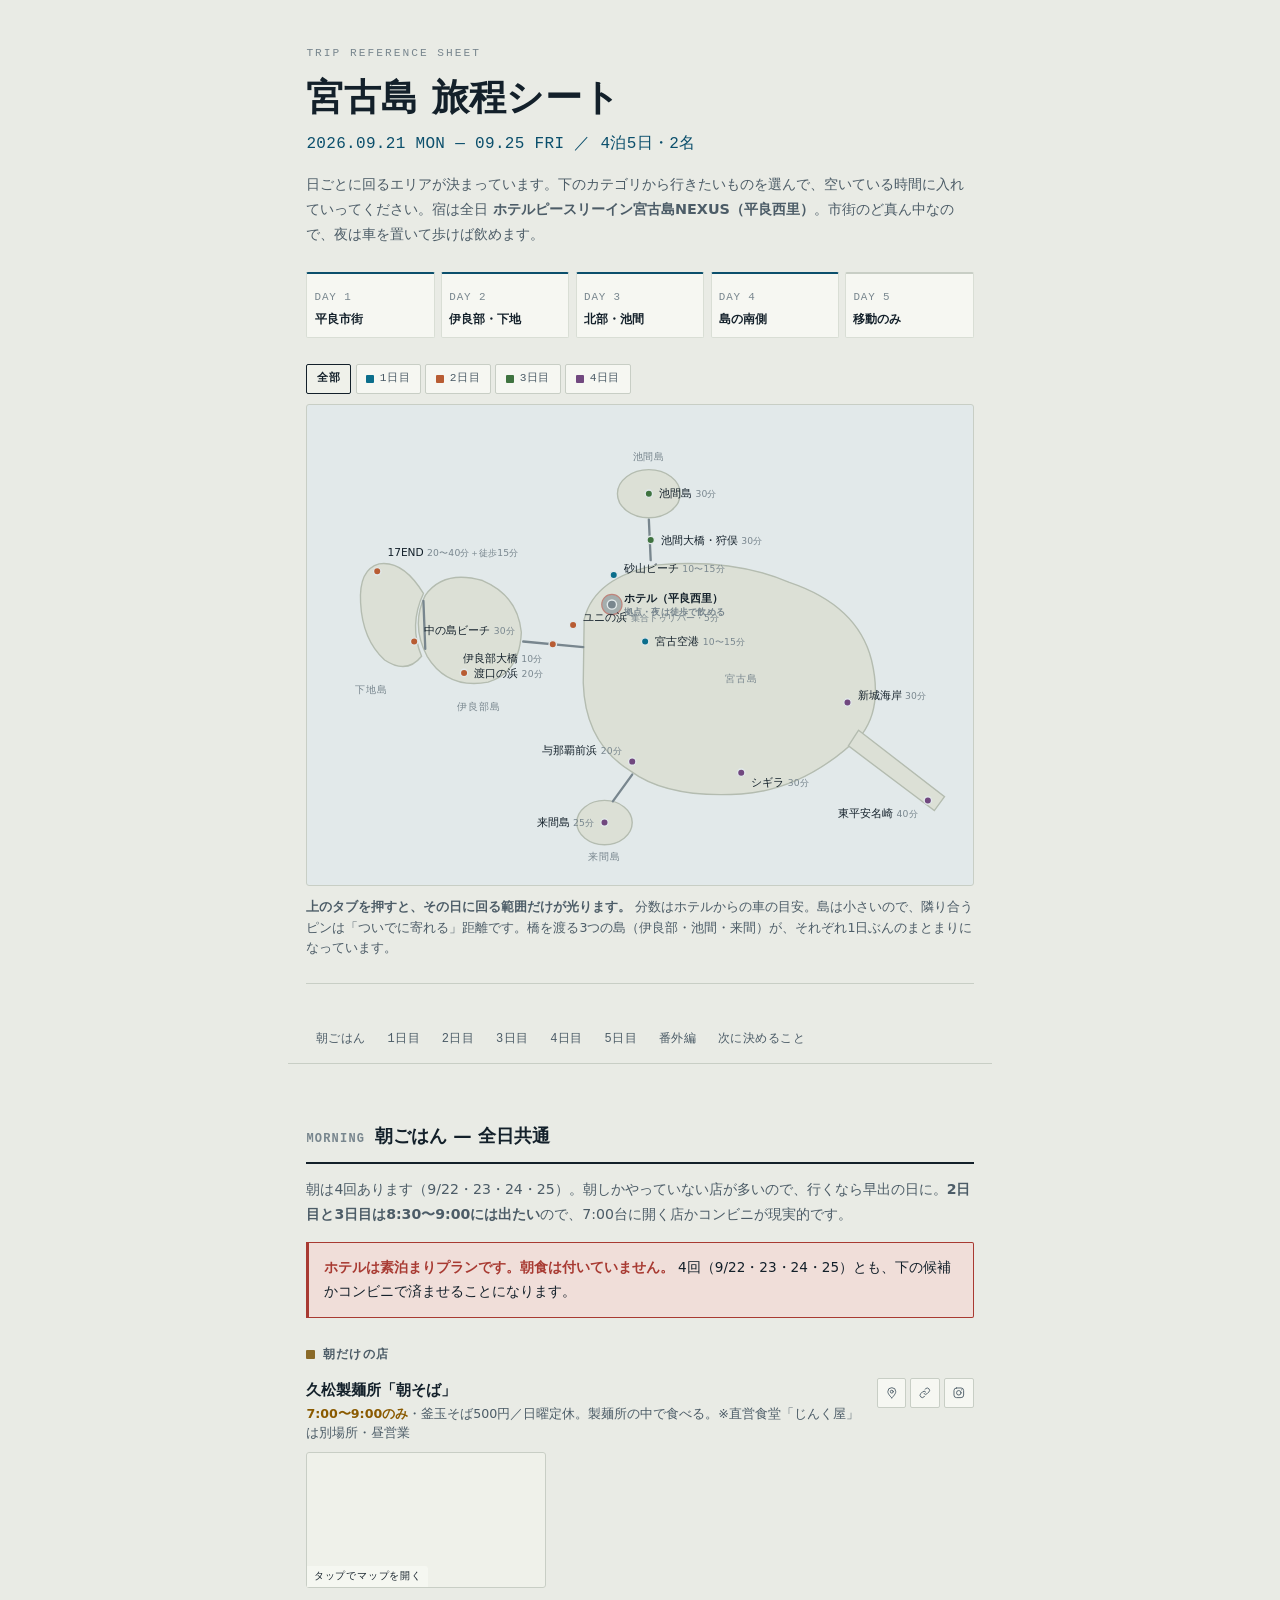
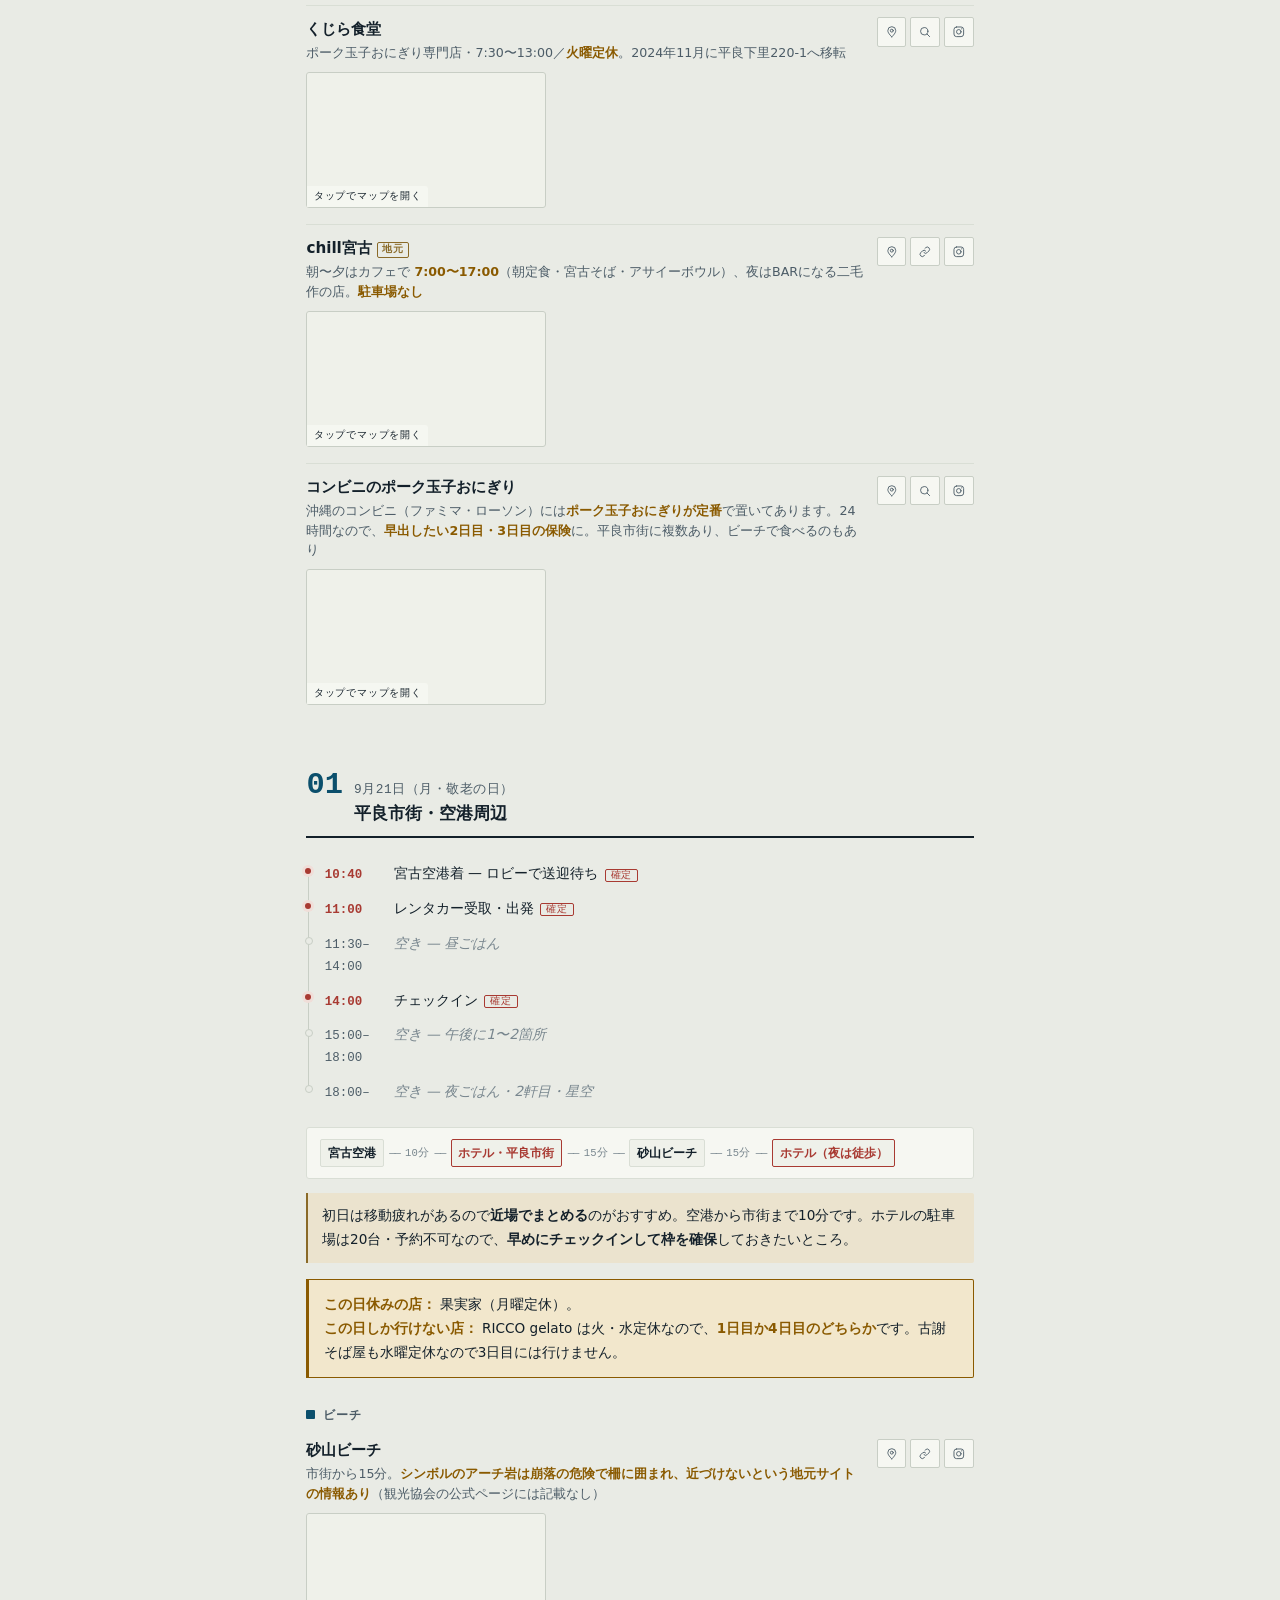
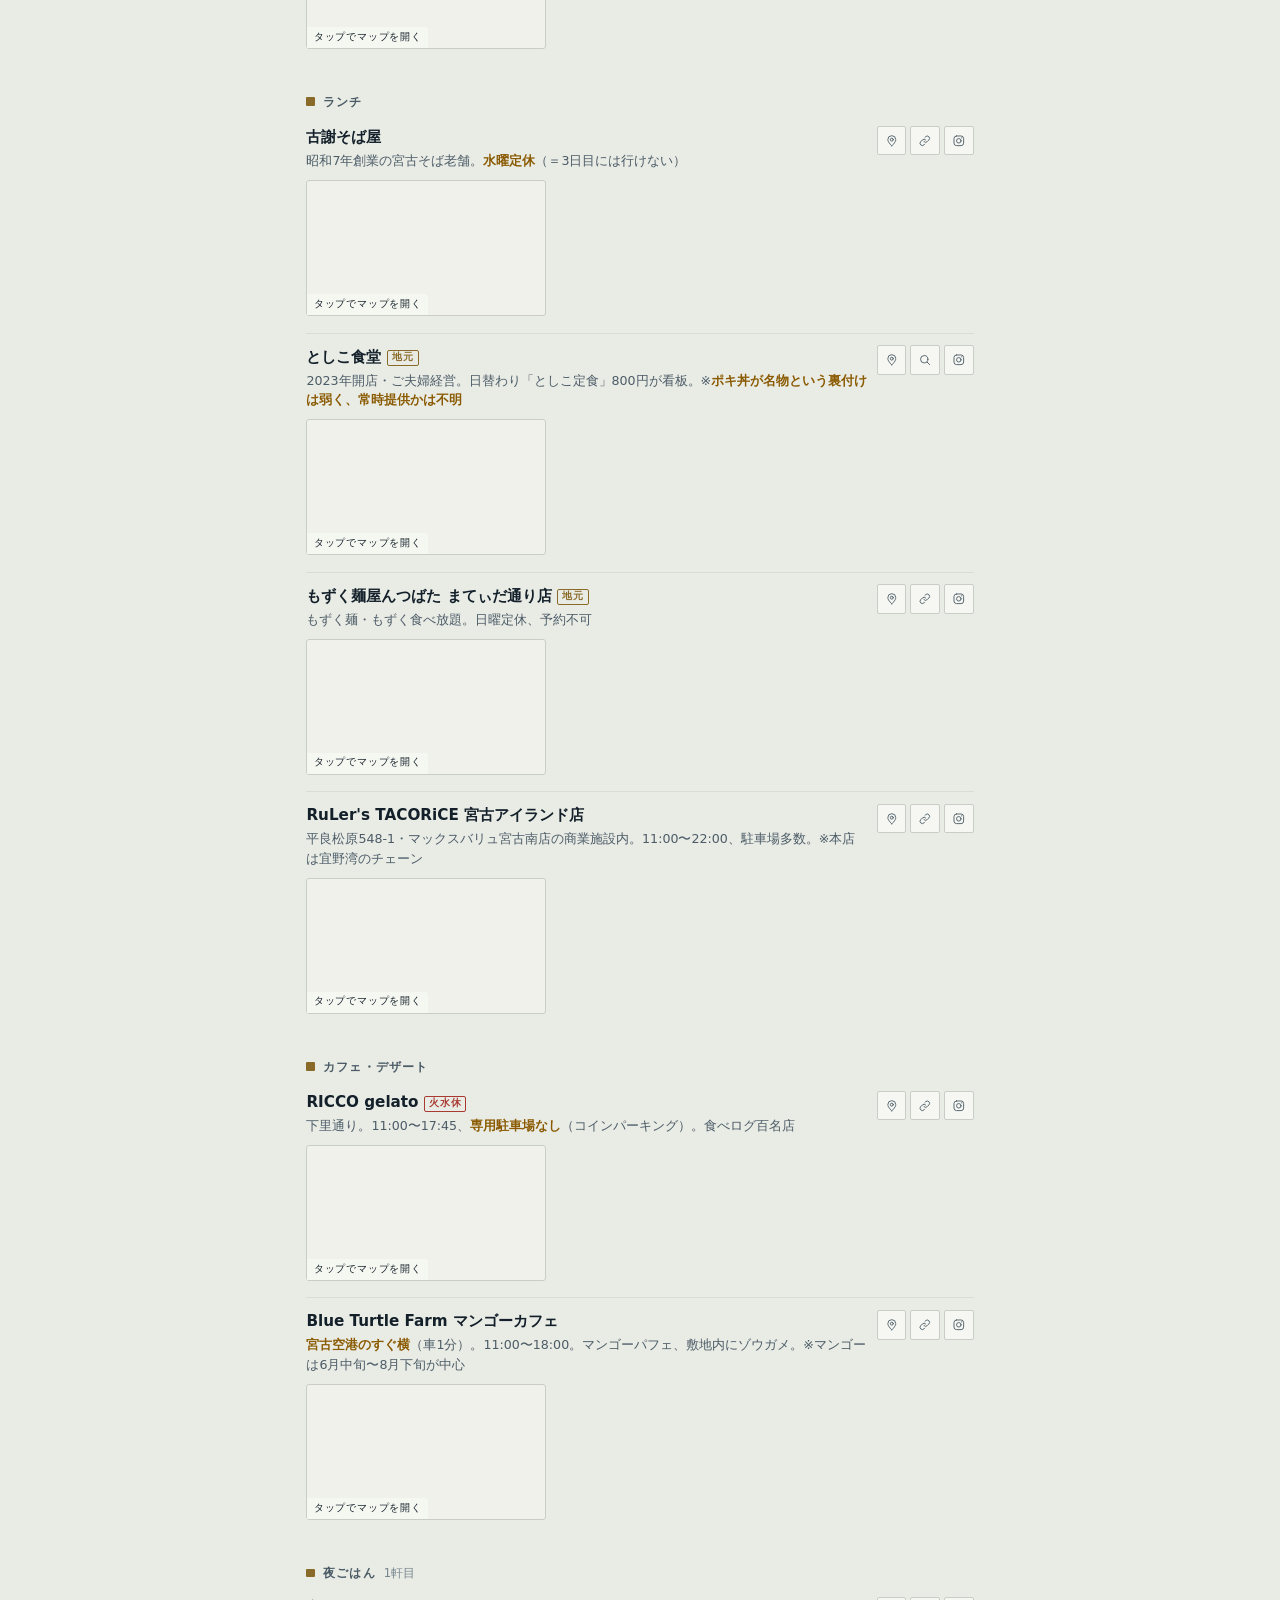
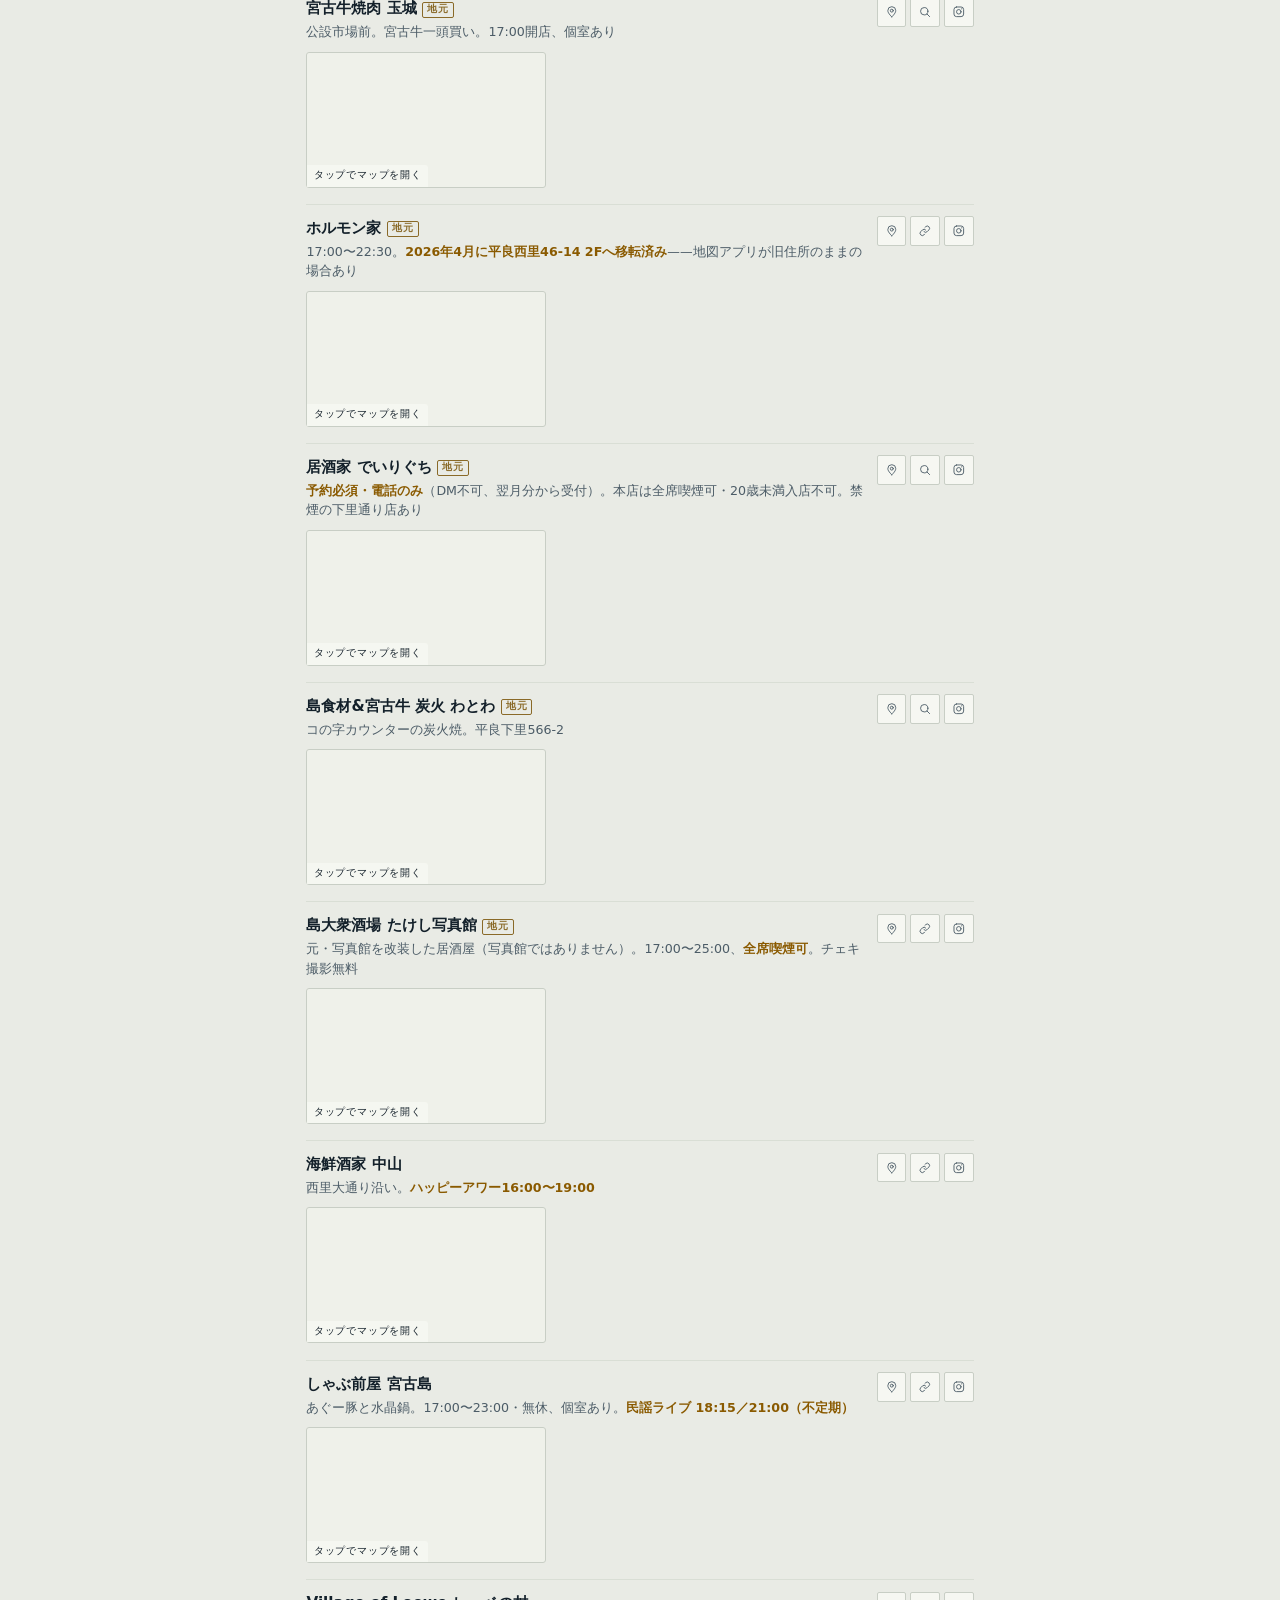
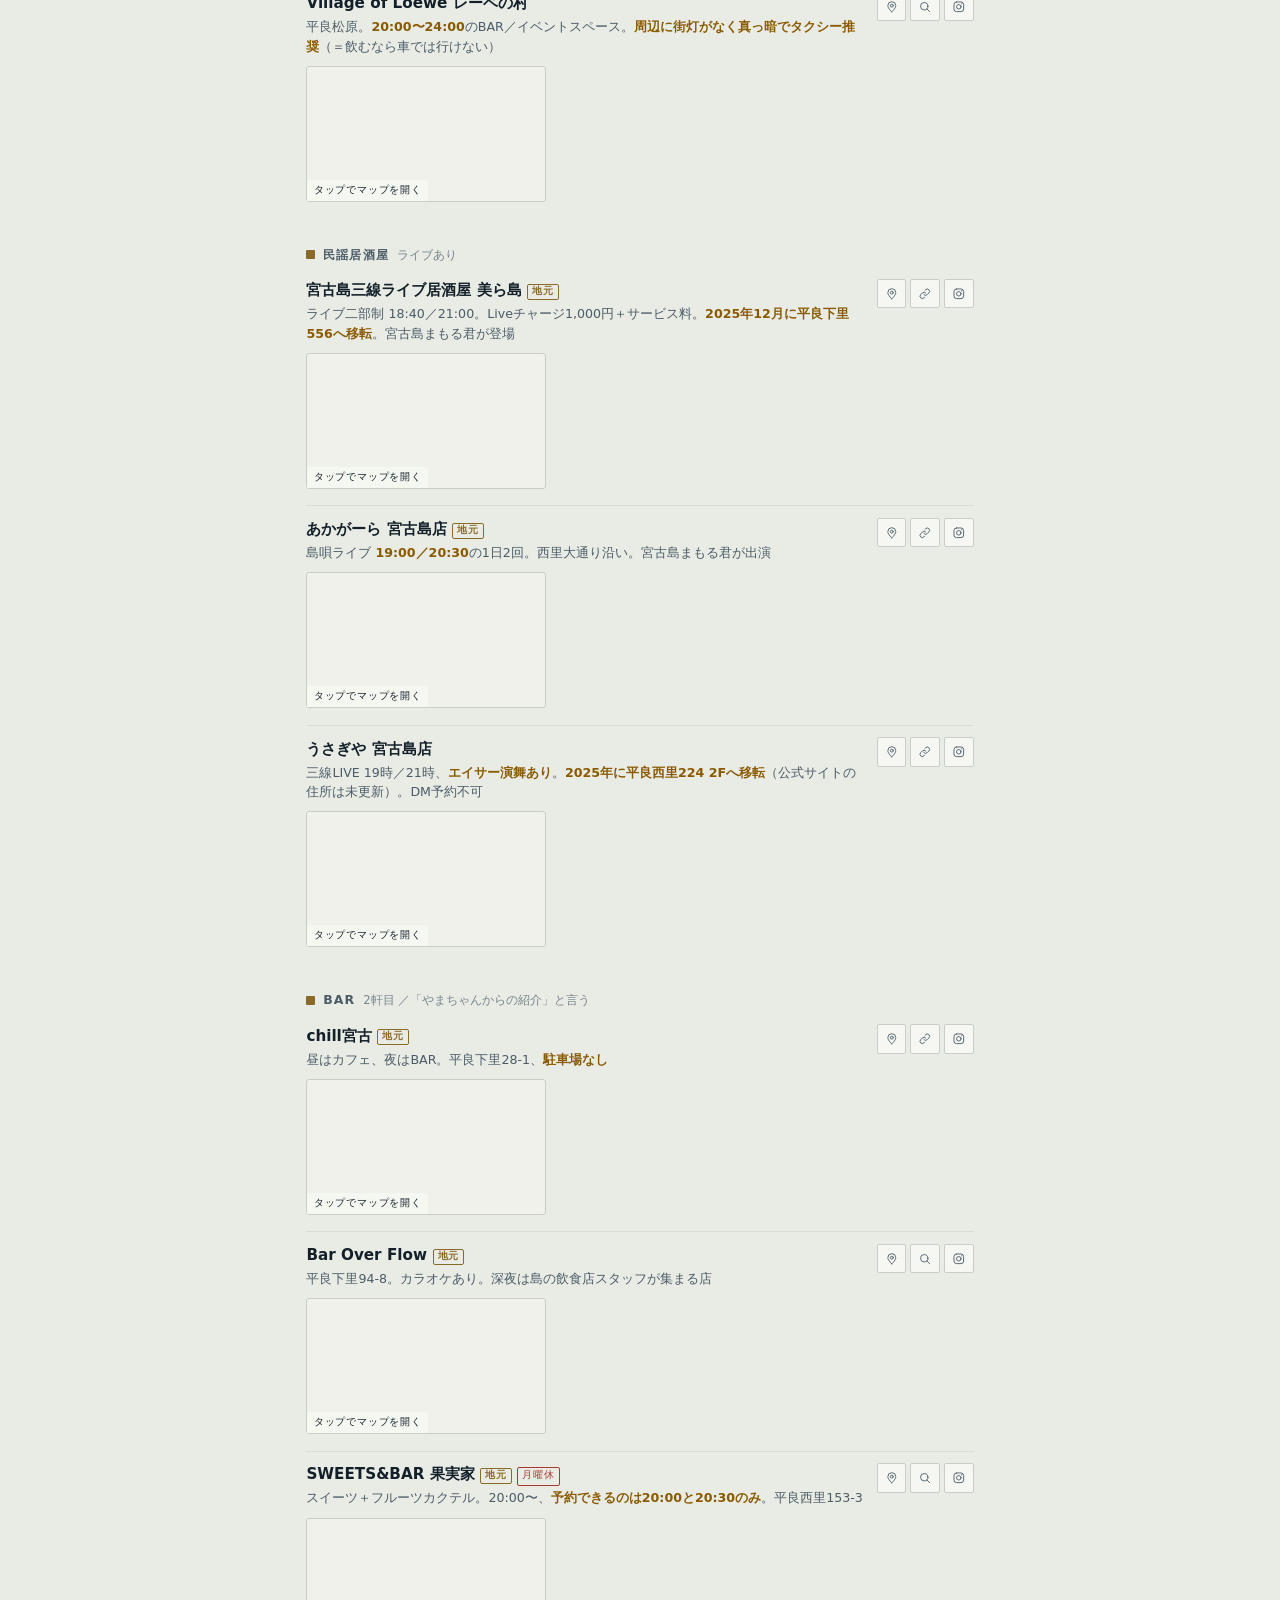
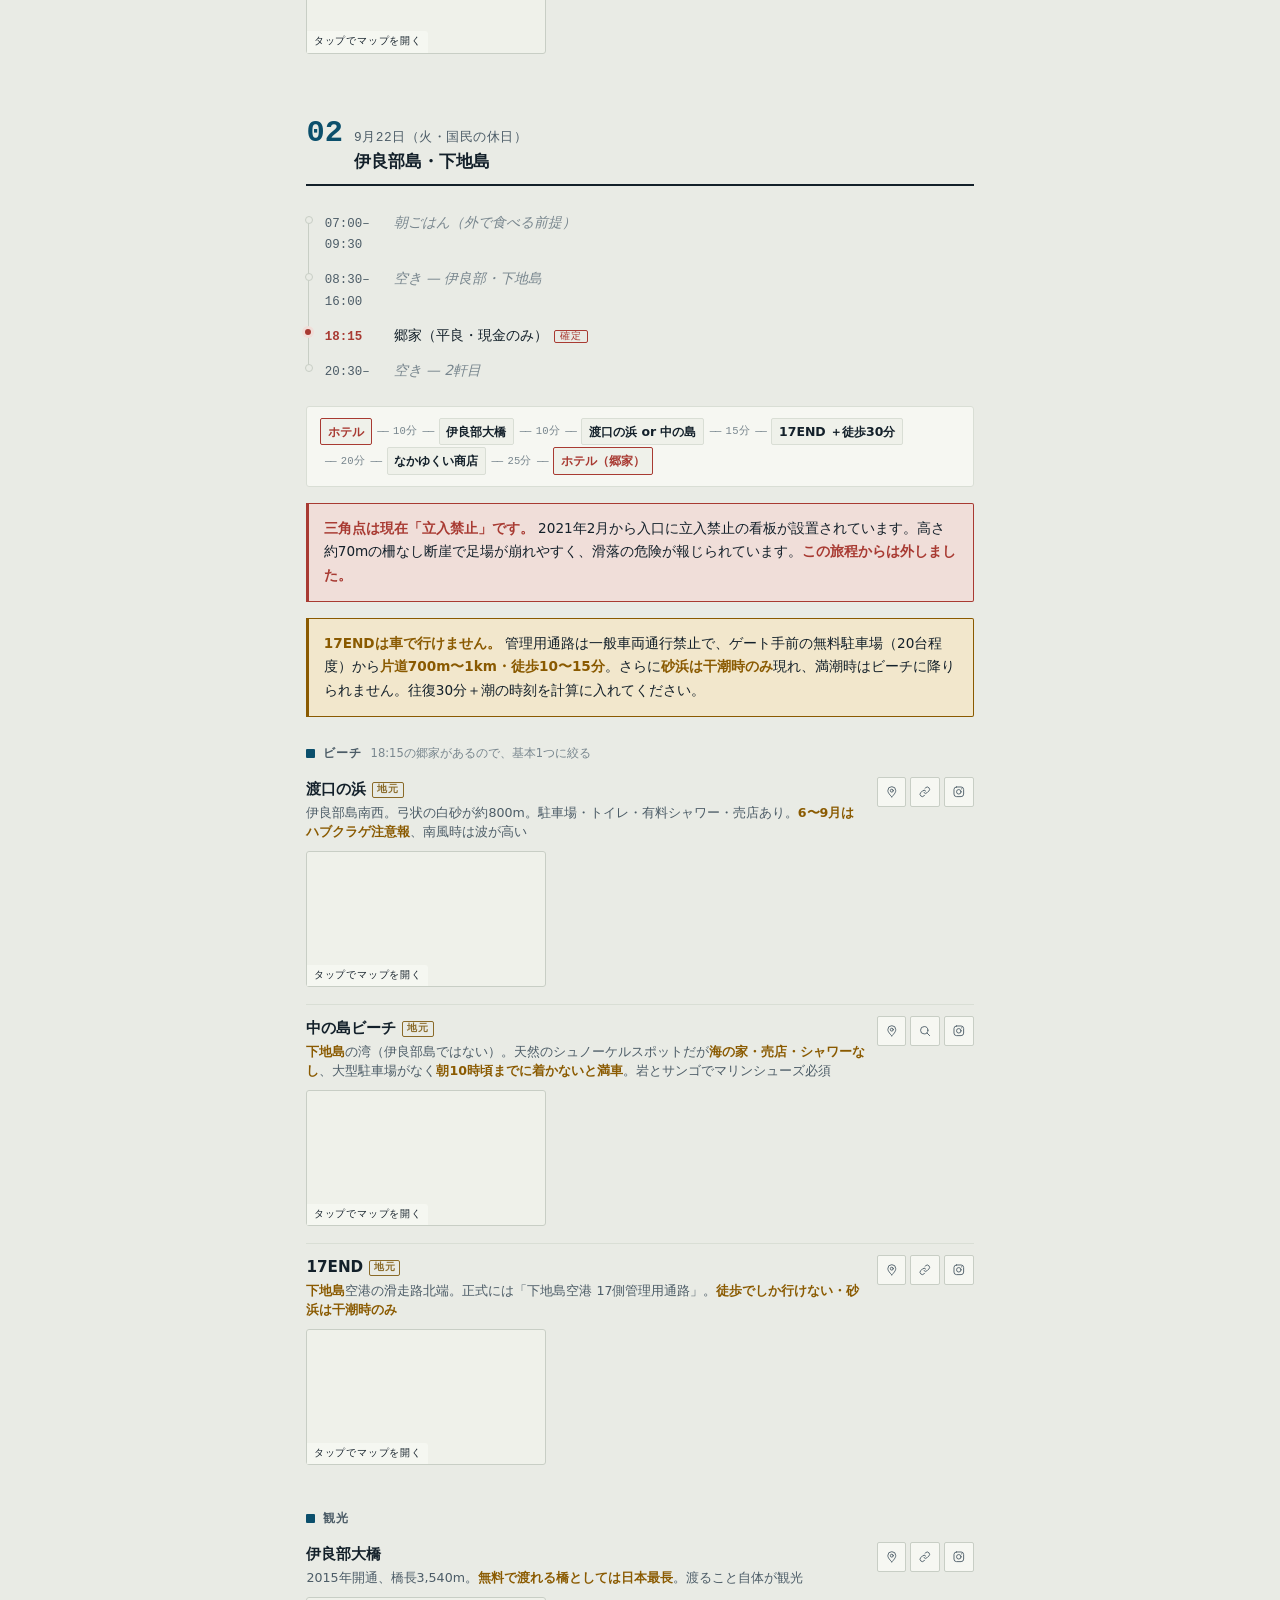
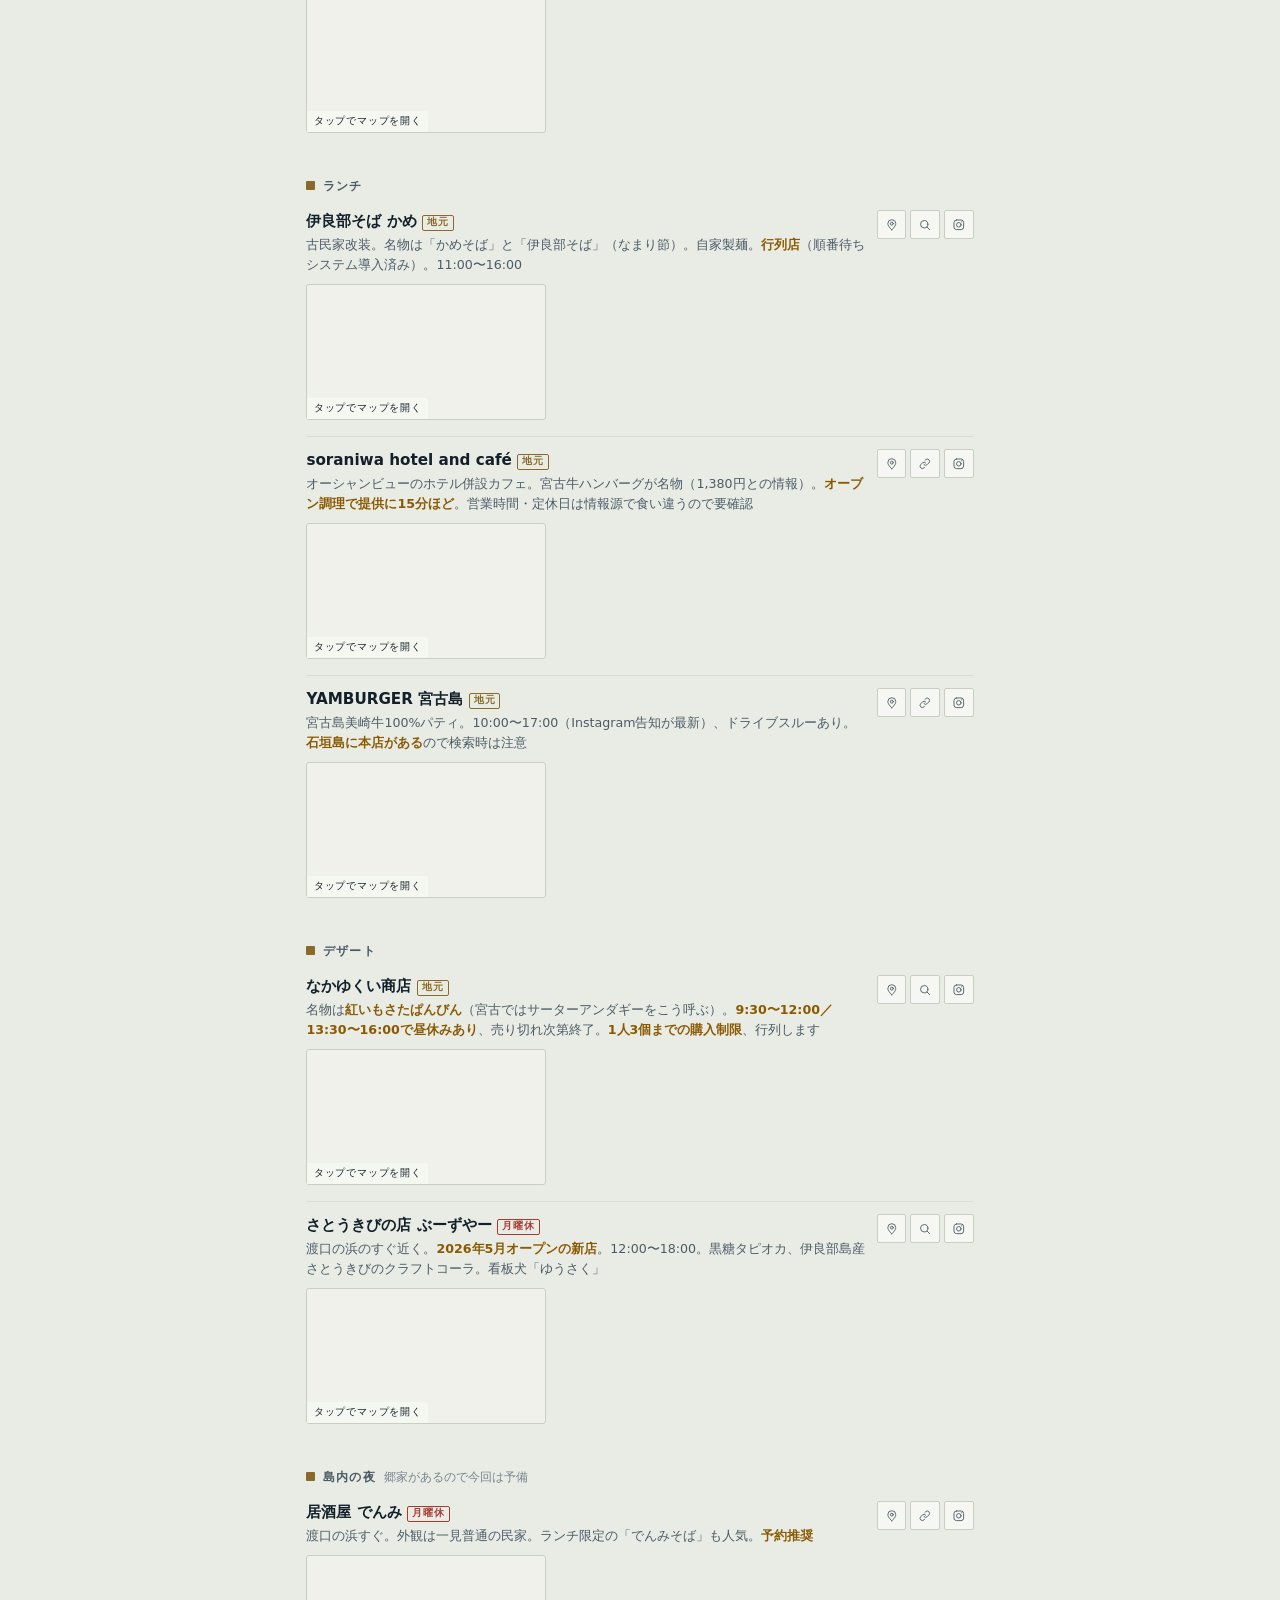
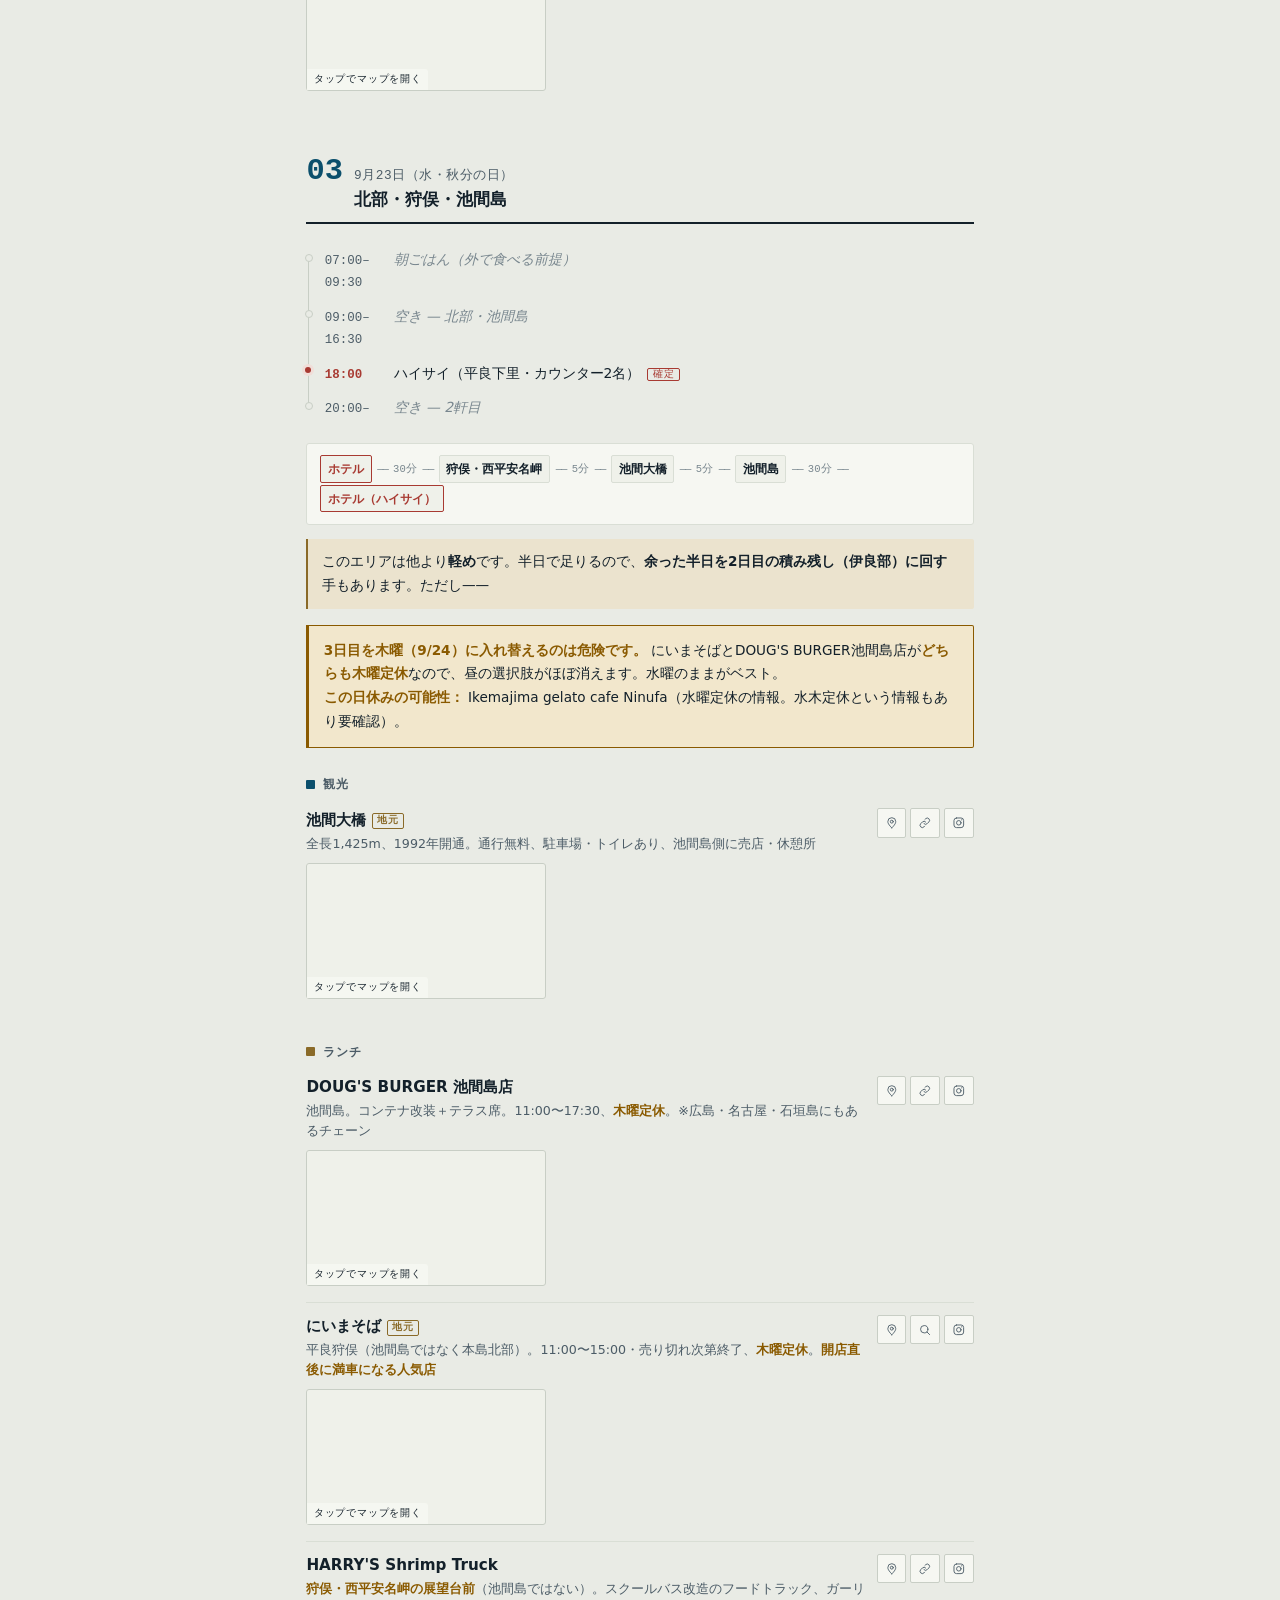
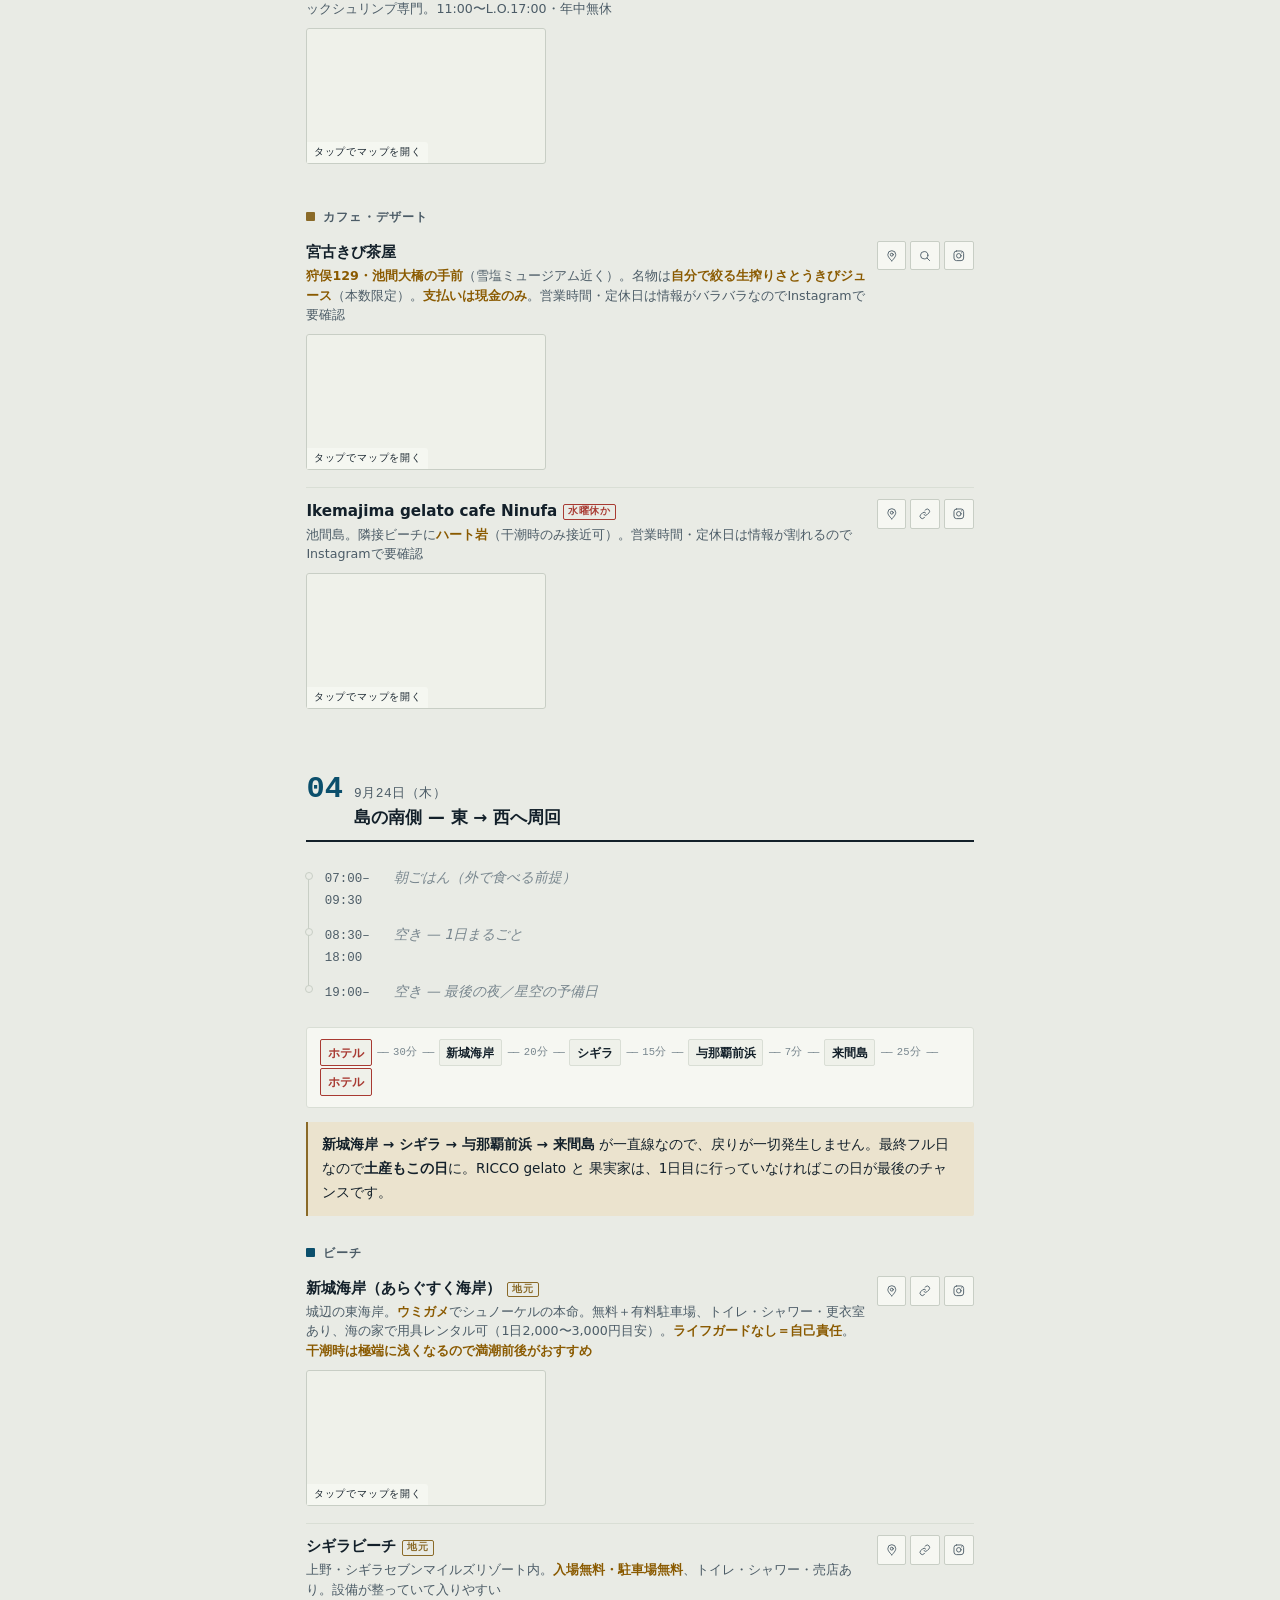
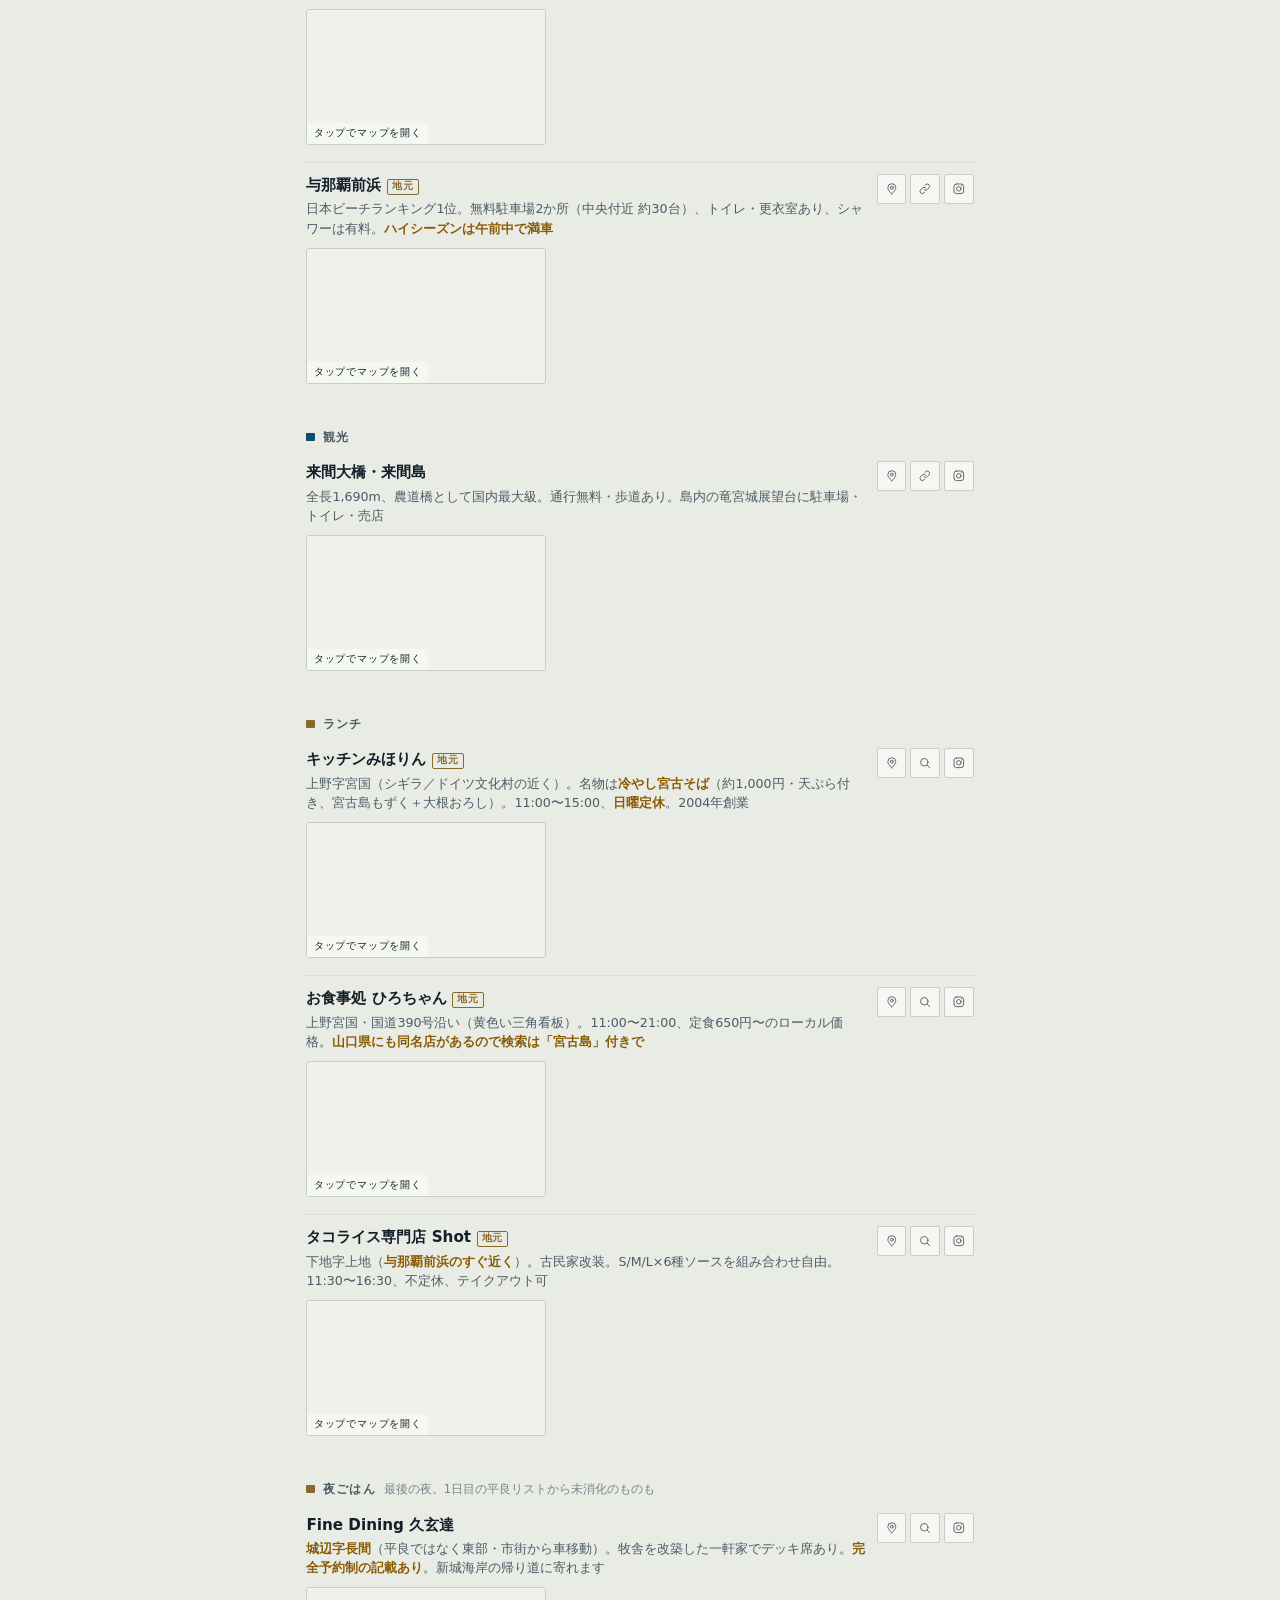
==== commit 2d8b2492: "fix: ホテルは素泊まりのため朝食なしに修正" ====
--- a/plan/index.html
+++ b/plan/index.html
@@ -391,9 +391,9 @@
   <!-- ══ 朝ごはん ══ -->
   <section class="sec" id="asa">
     <h2><span class="idx">MORNING</span>朝ごはん — 全日共通</h2>
-    <p class="lede">朝は4回あります（9/22・23・24・25）。<strong>外で食べる前提</strong>で候補を並べました。朝しかやっていない店が多いので、行くなら早出の日に。</p>
-
-    <div class="caution"><b>ホテルの朝食は「付いているか」を要確認です。</b> このホテルは<b>朝食付きプランと素泊まりプランの両方</b>があり、どちらで予約したかで変わります。付いている場合は <b>7:00〜9:30</b> に姉妹館「ピースアイランド宮古島」でバイキング。<br>予約確認メールがGmailに見当たらないので、<b>予約サイトのマイページで「食事：朝食付き／なし」を確認してください。</b></div>
+    <p class="lede">朝は4回あります（9/22・23・24・25）。朝しかやっていない店が多いので、行くなら早出の日に。<strong>2日目と3日目は8:30〜9:00には出たい</strong>ので、7:00台に開く店かコンビニが現実的です。</p>
+
+    <div class="callout"><b>ホテルは素泊まりプランです。朝食は付いていません。</b> 4回（9/22・23・24・25）とも、下の候補かコンビニで済ませることになります。</div>
 
     <div class="cat" data-kind="food">
       <h3>朝だけの店</h3>
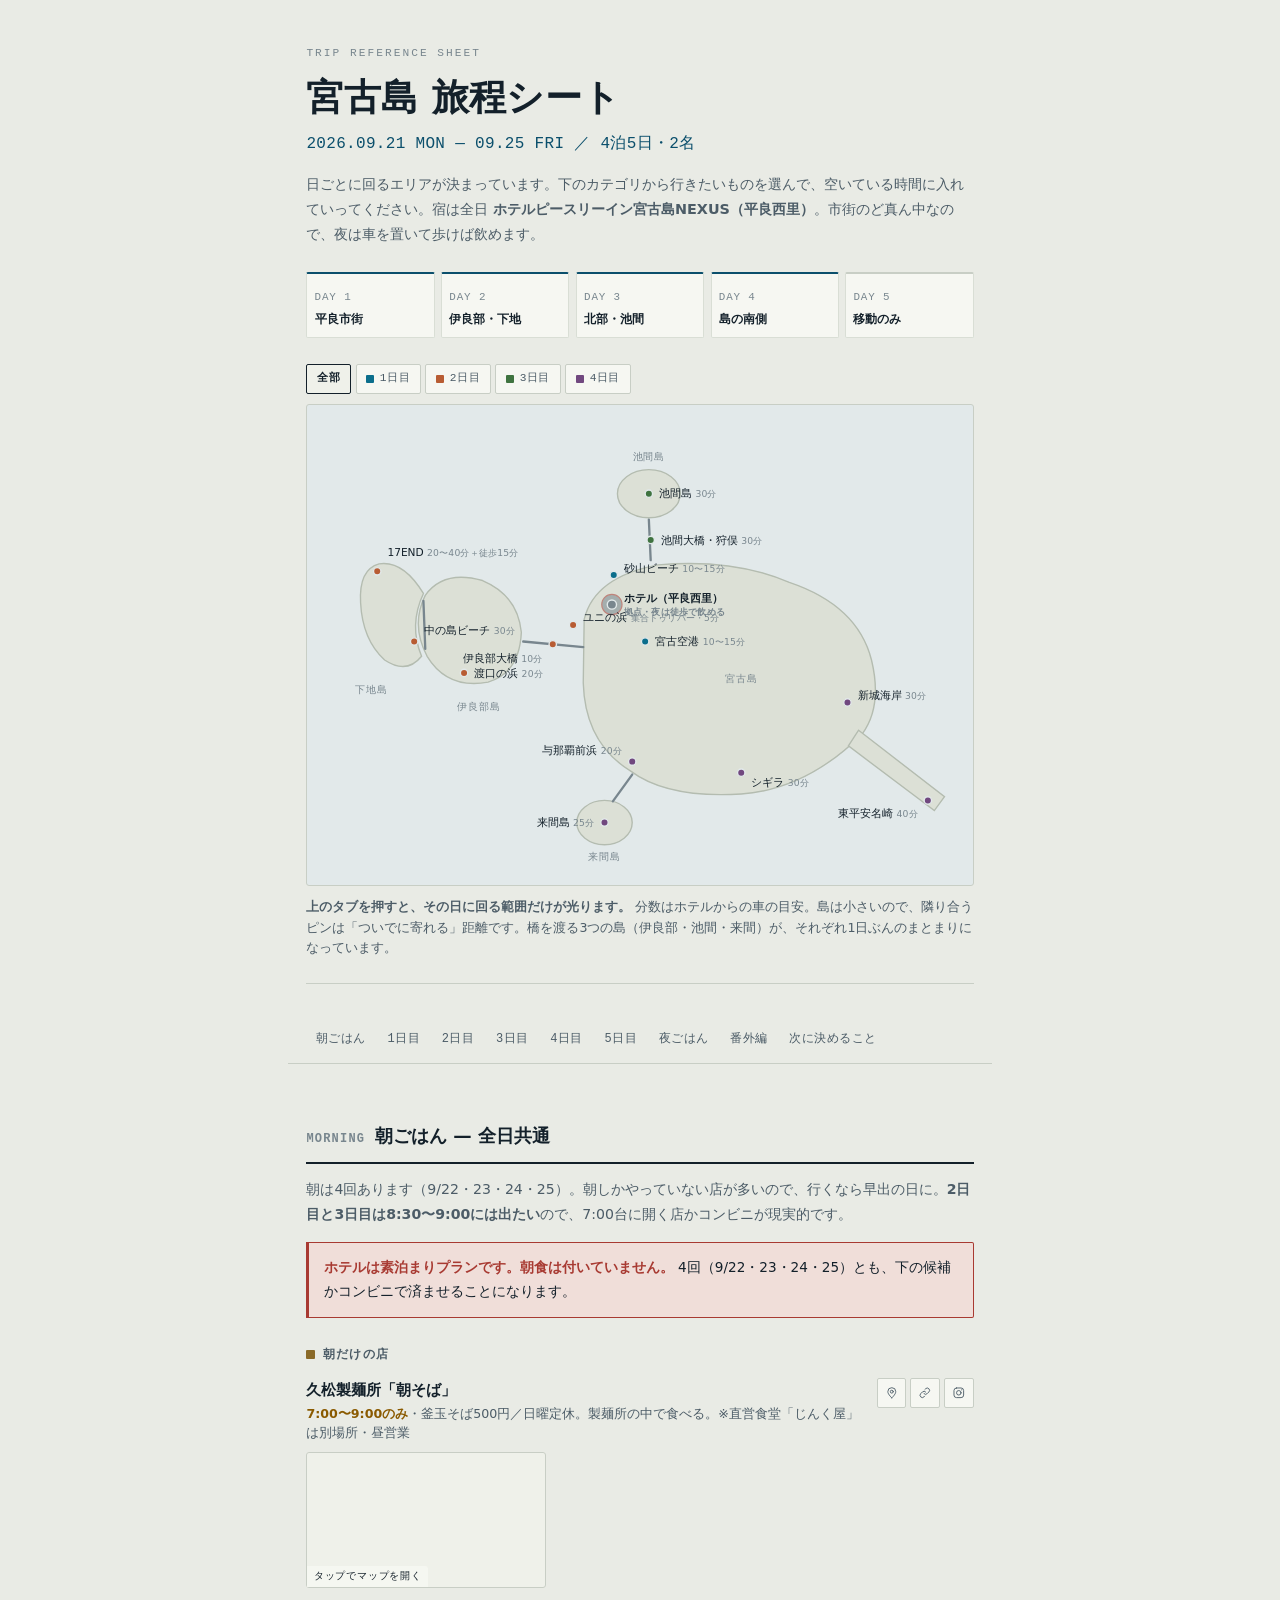
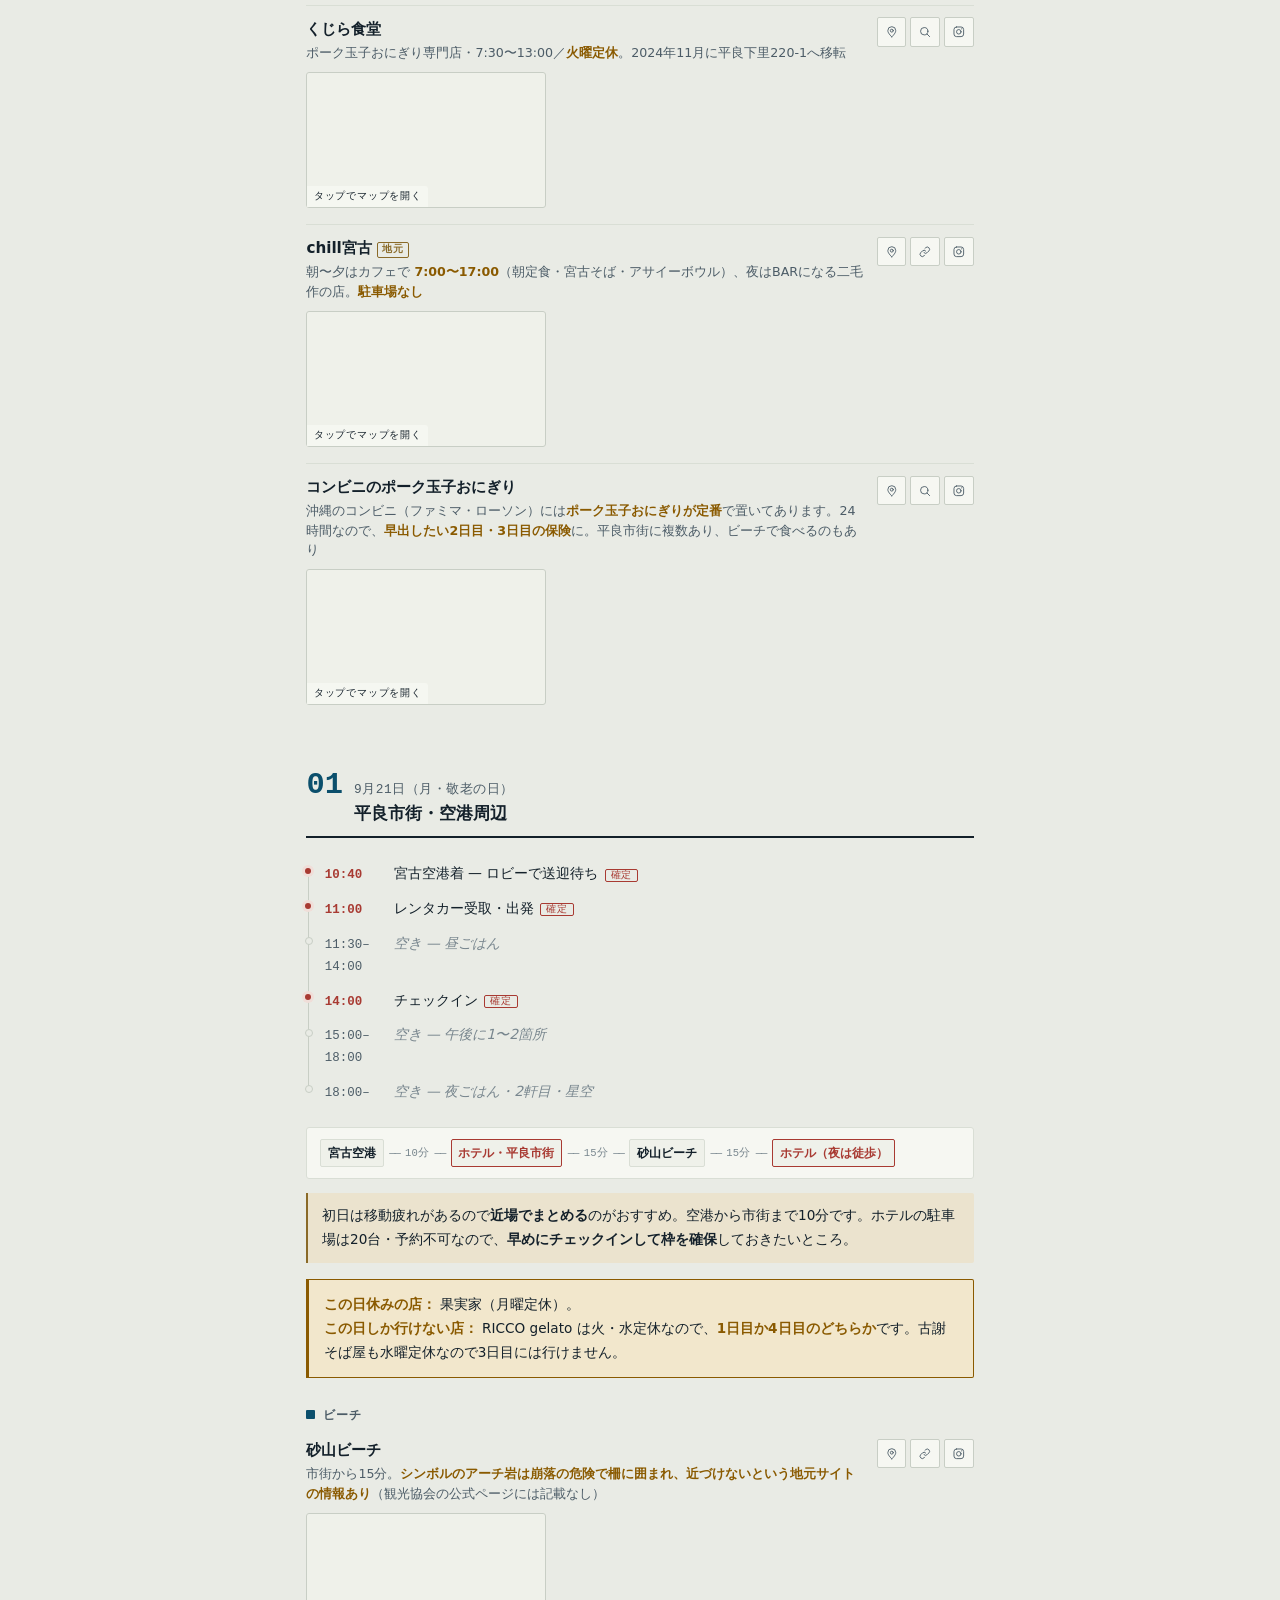
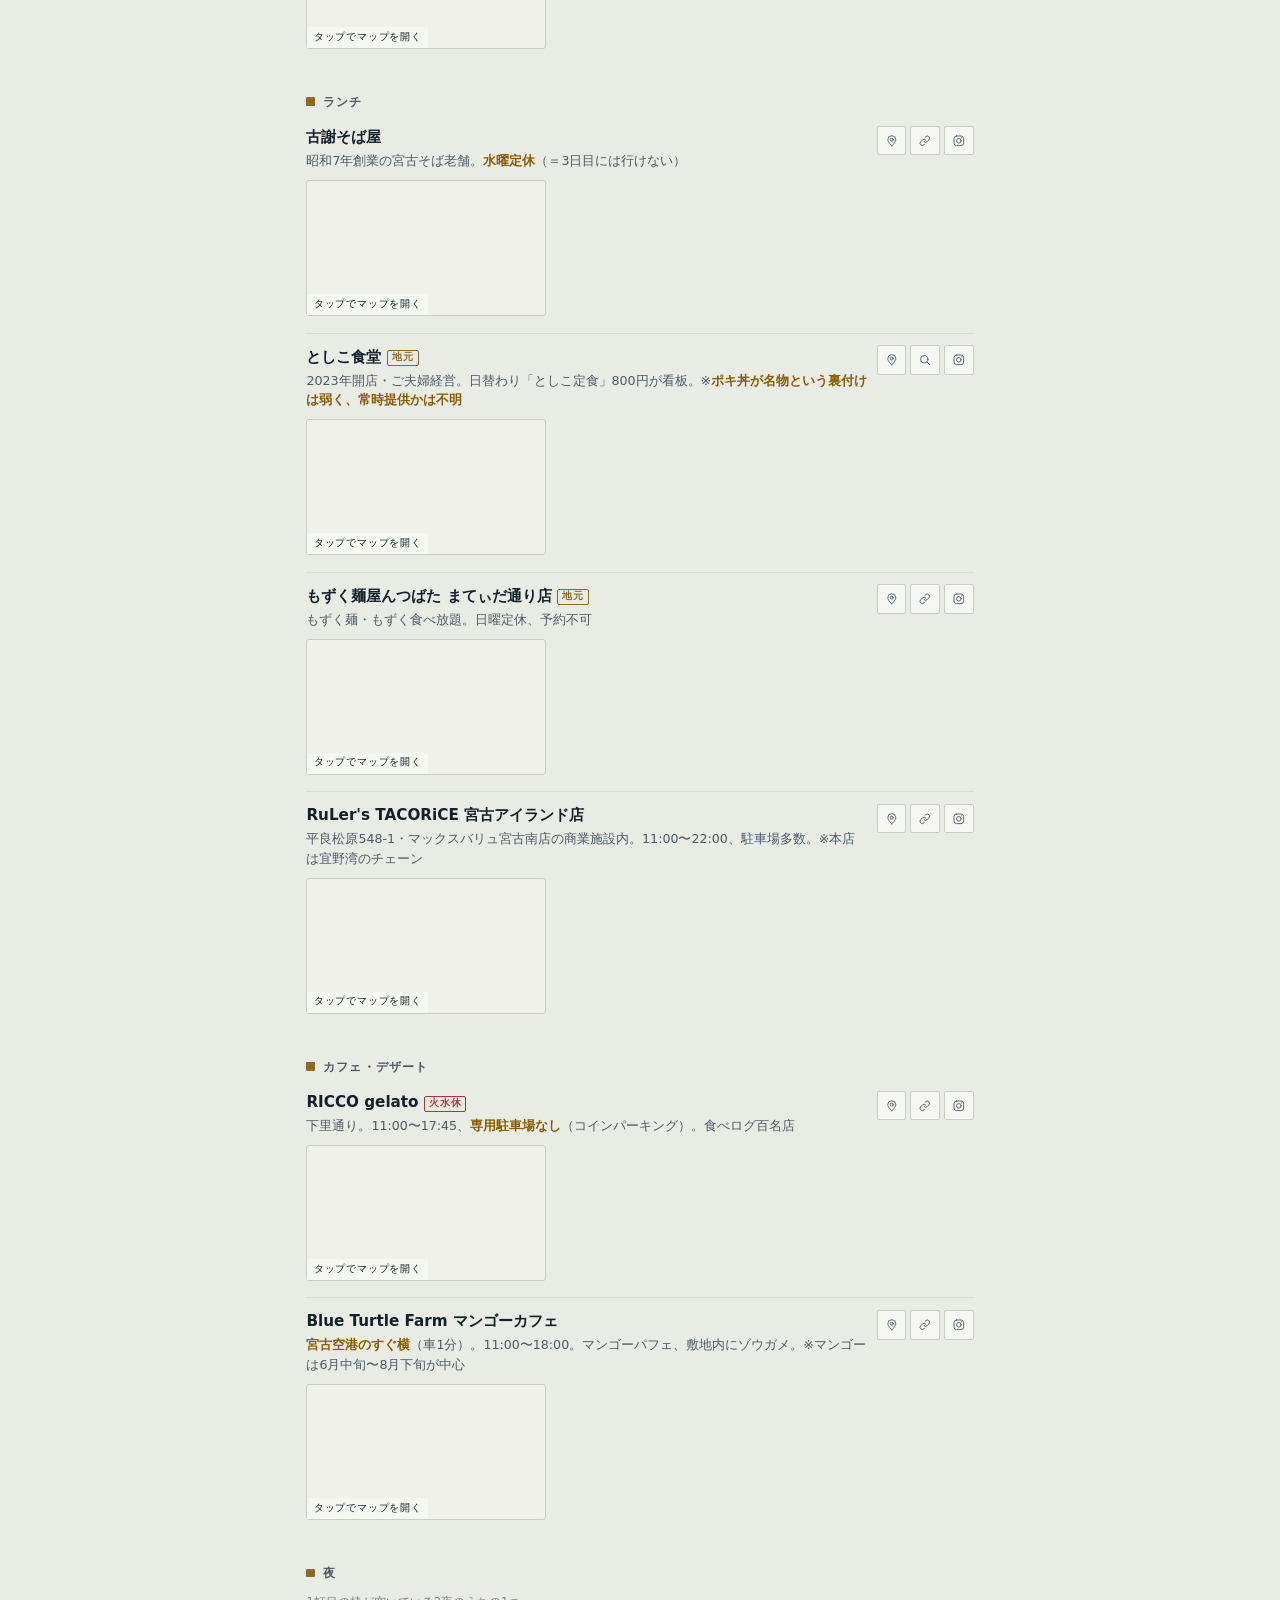
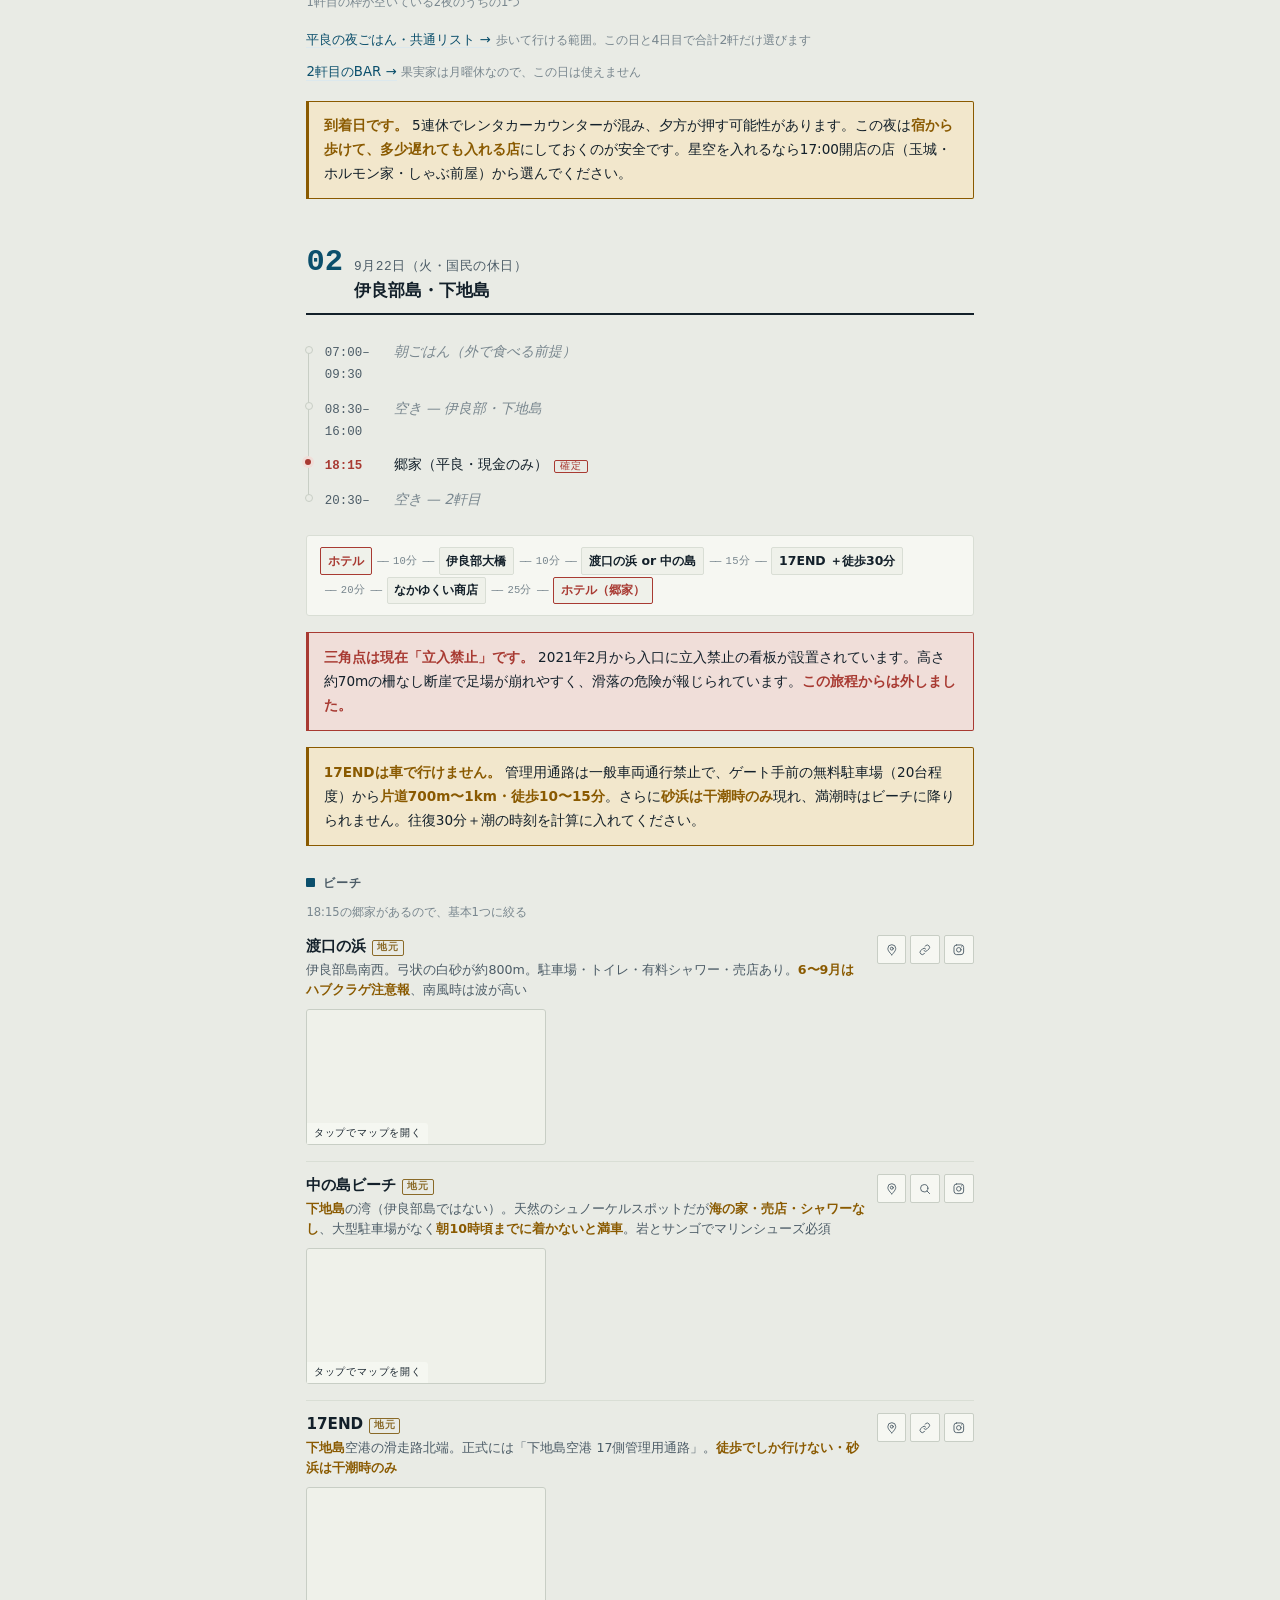
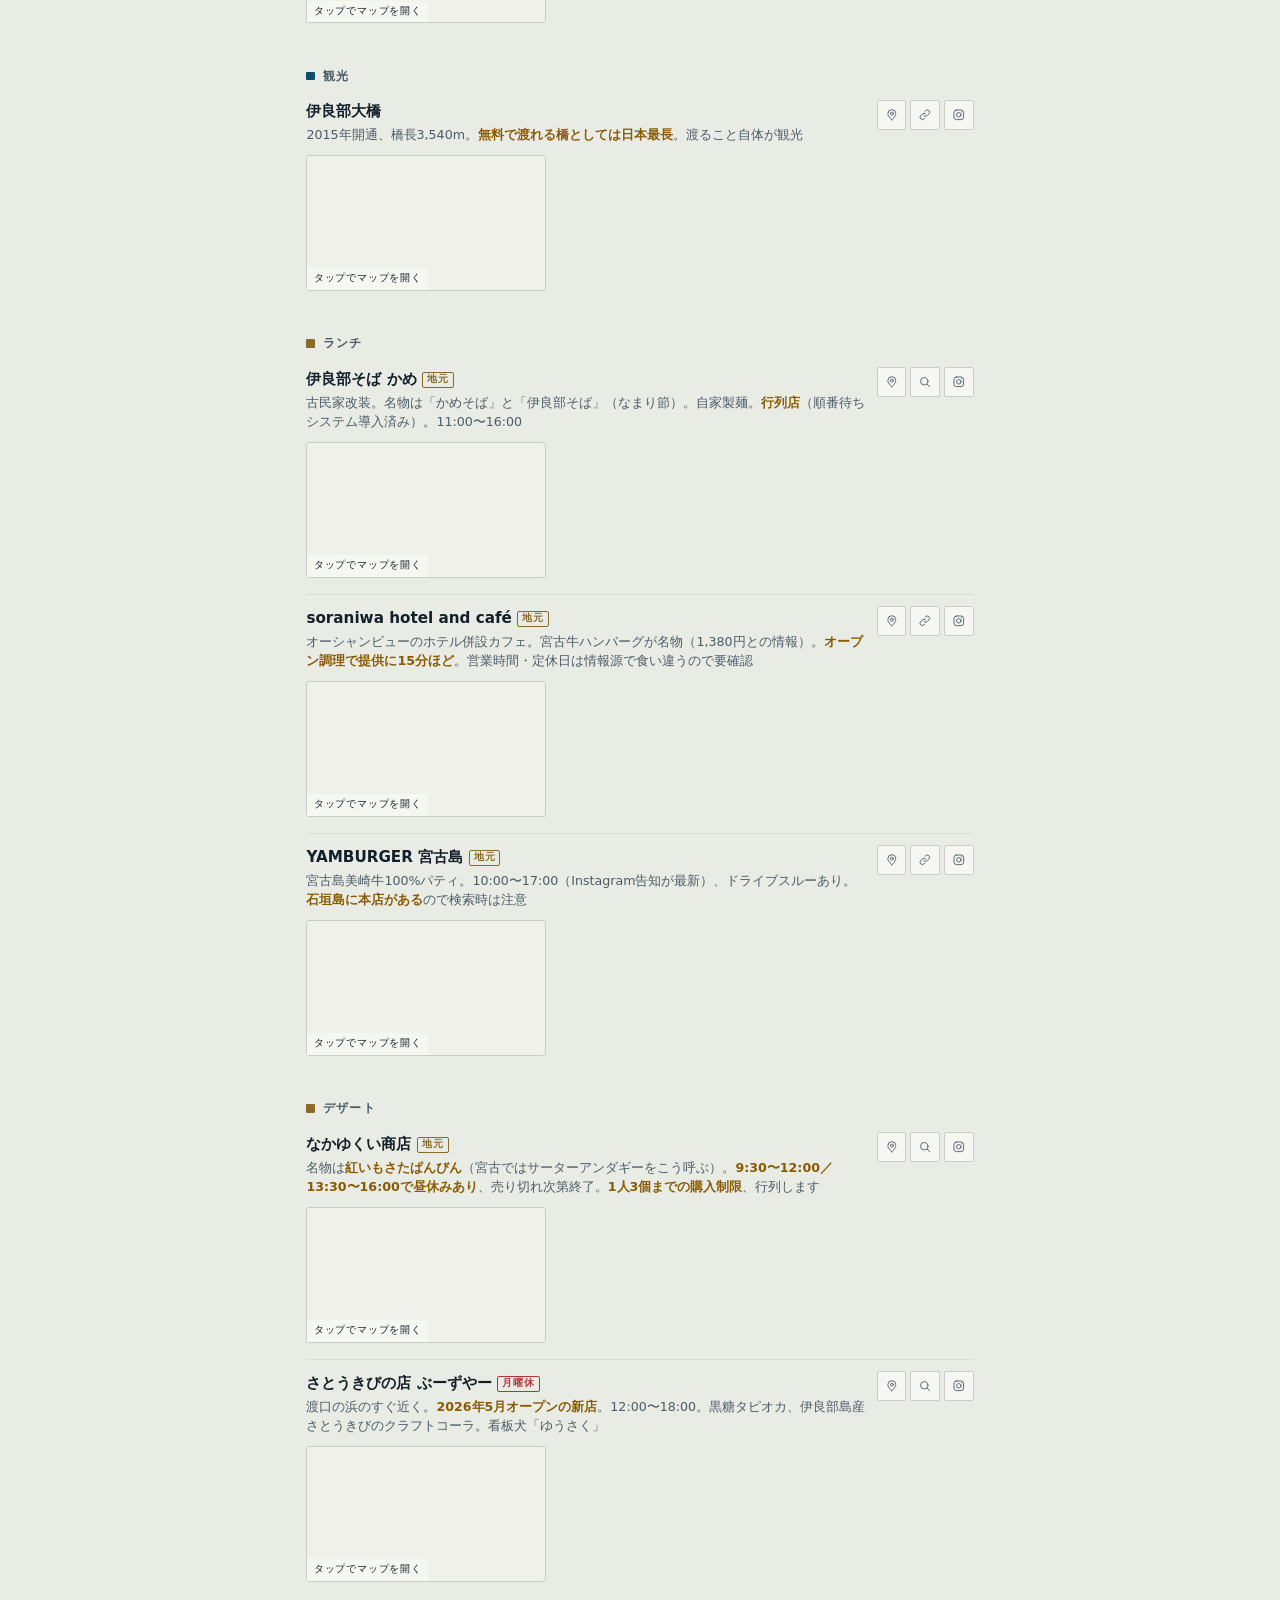
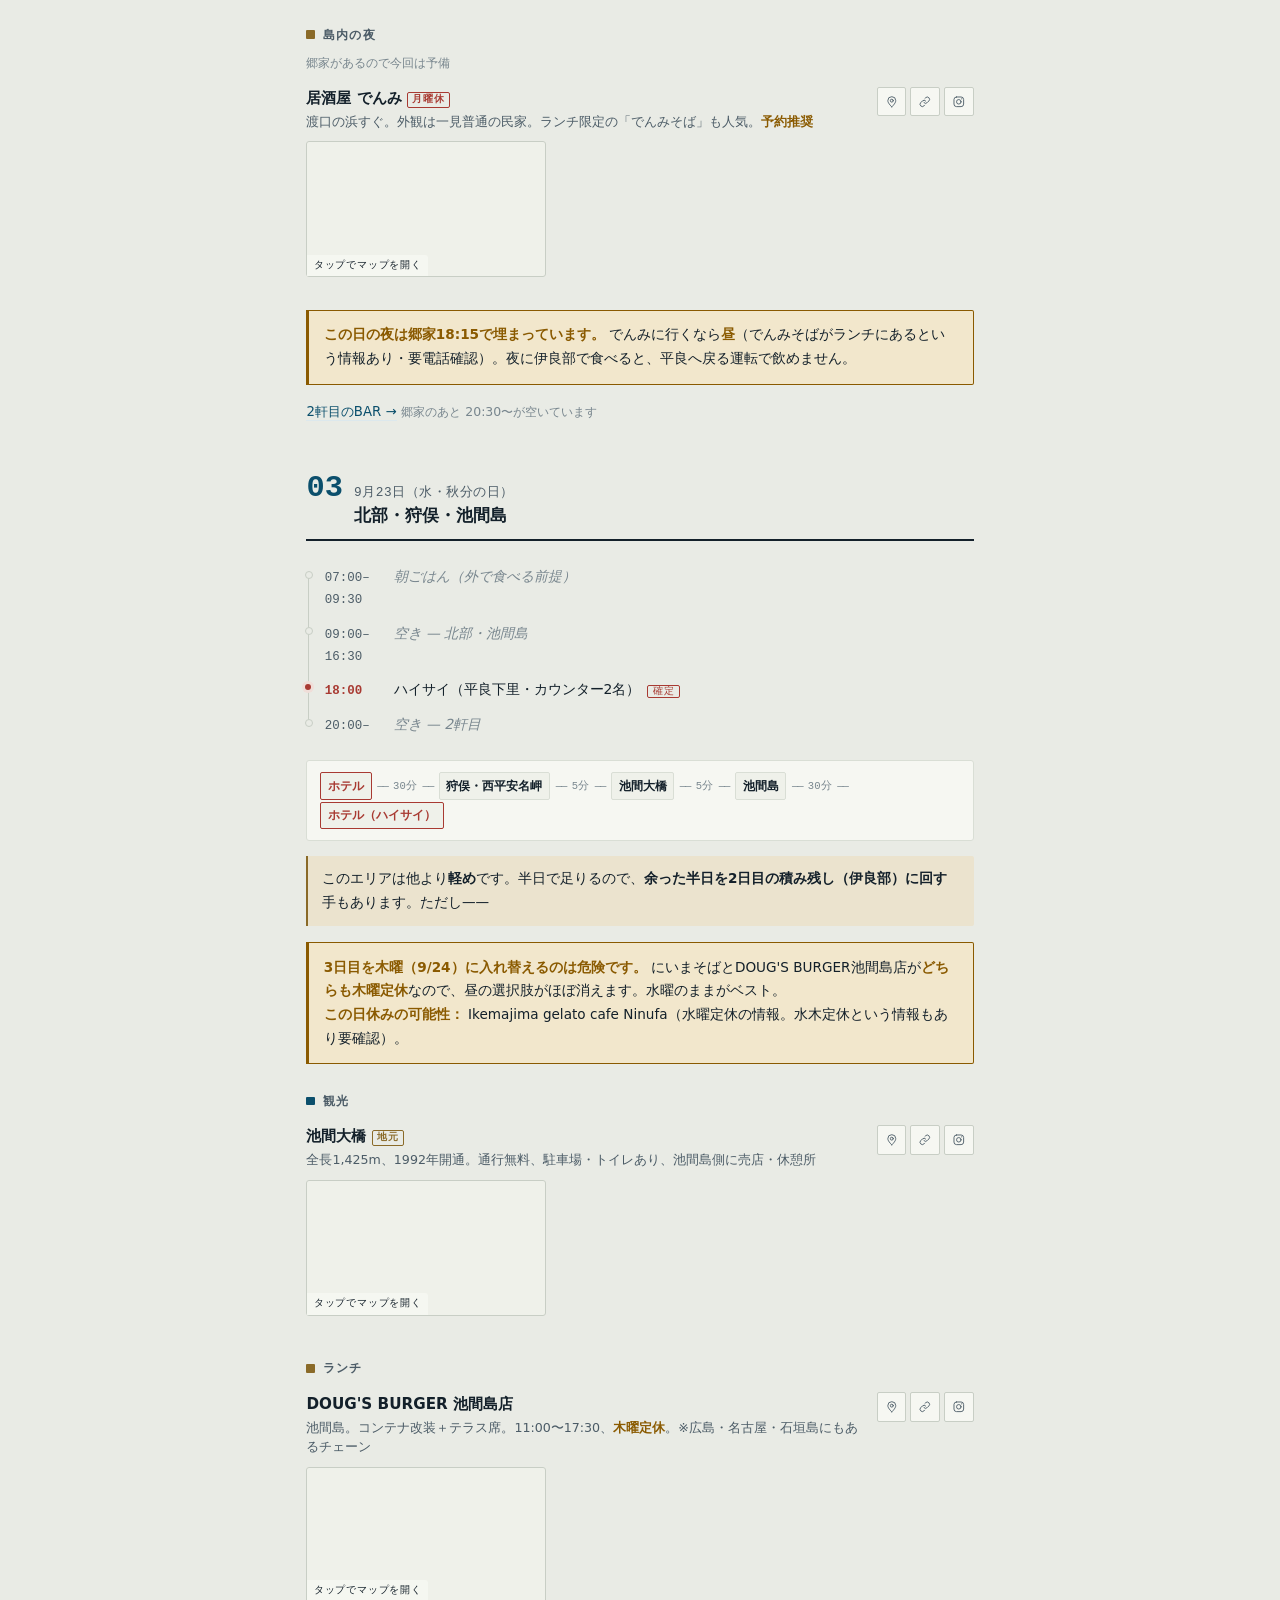
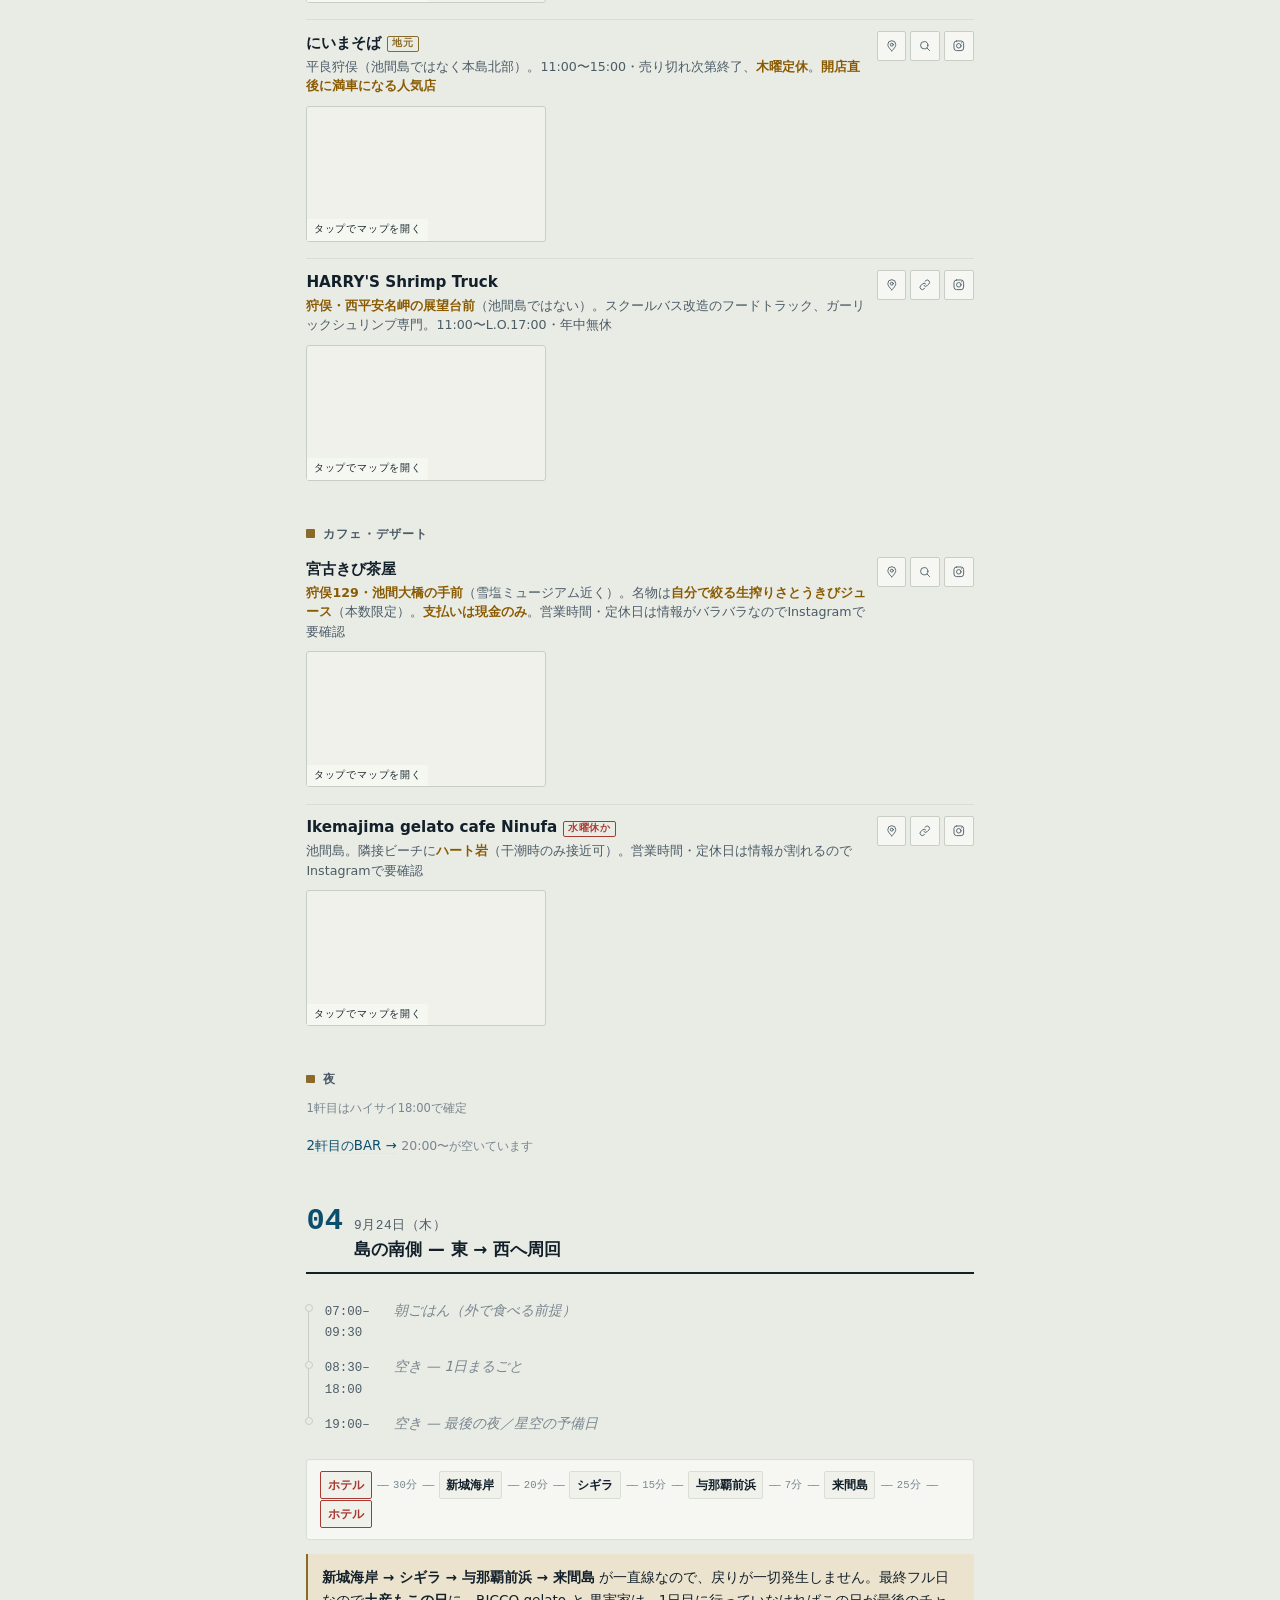
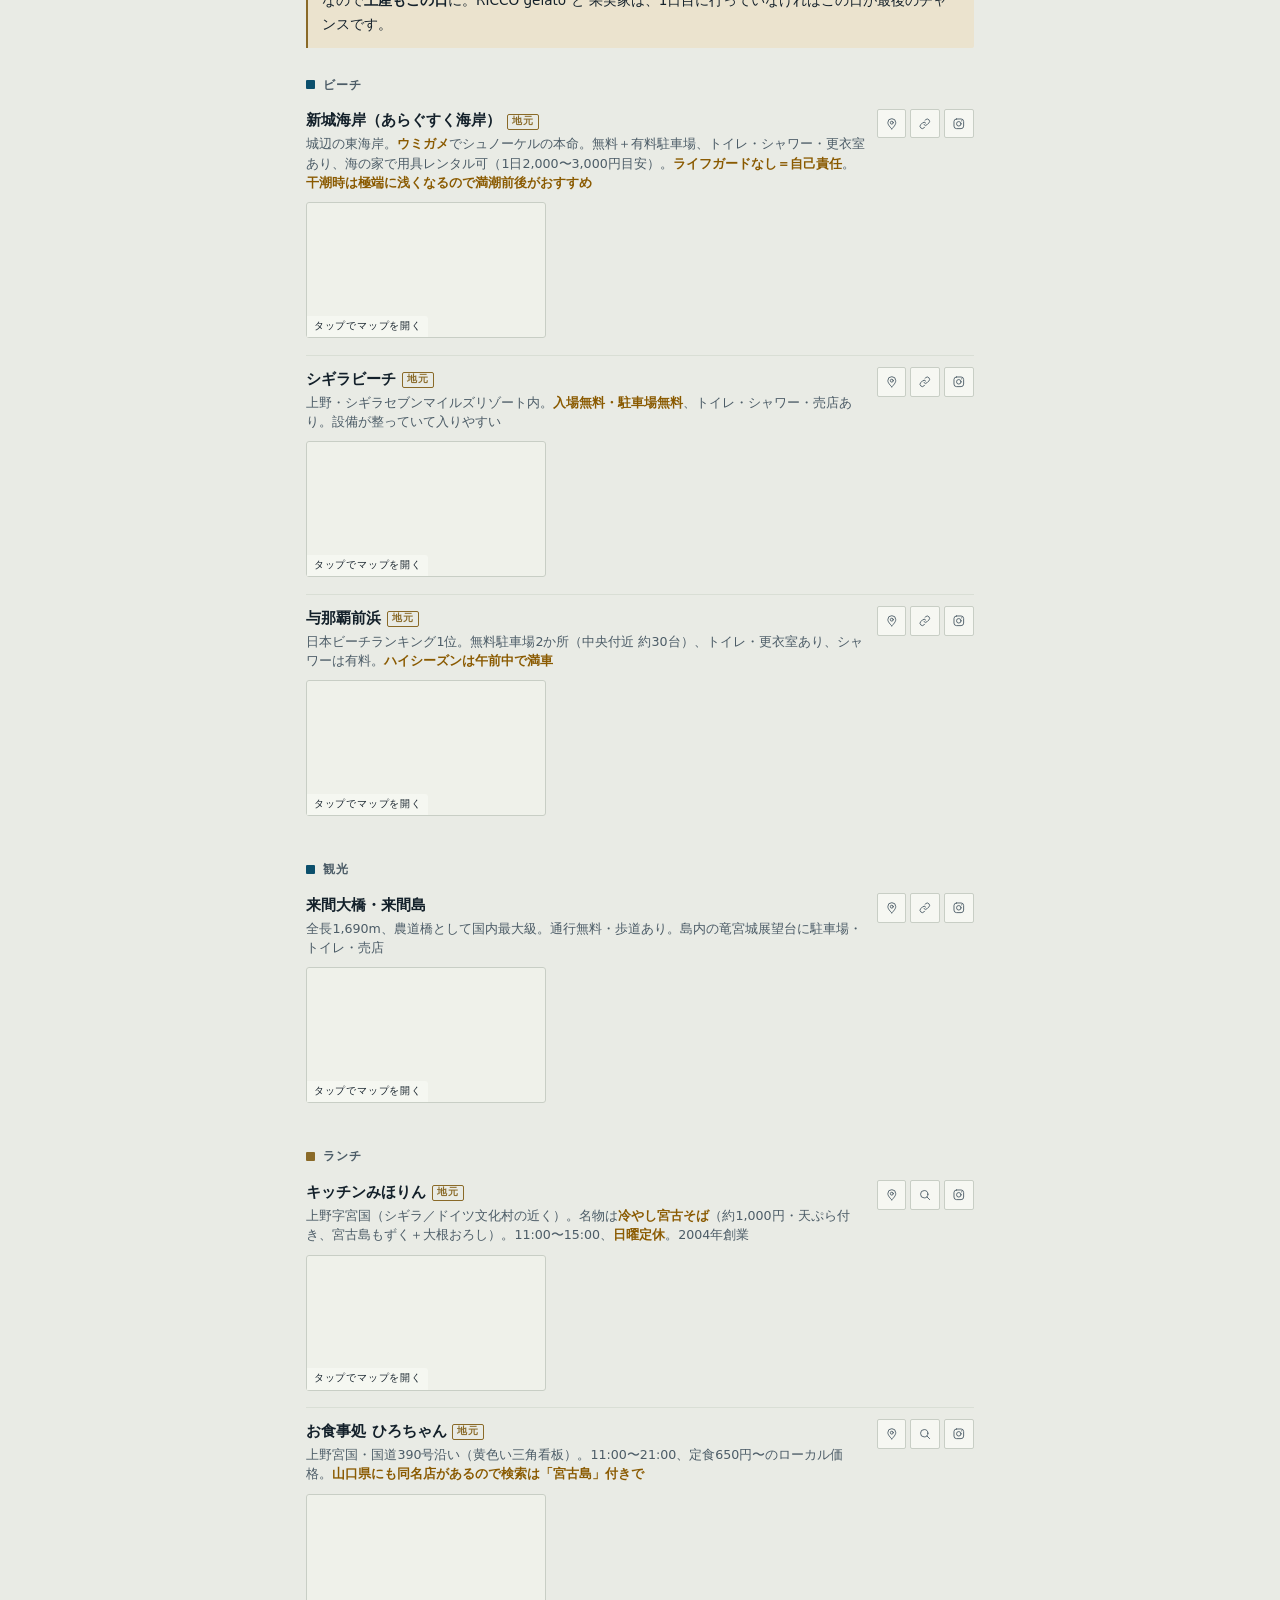
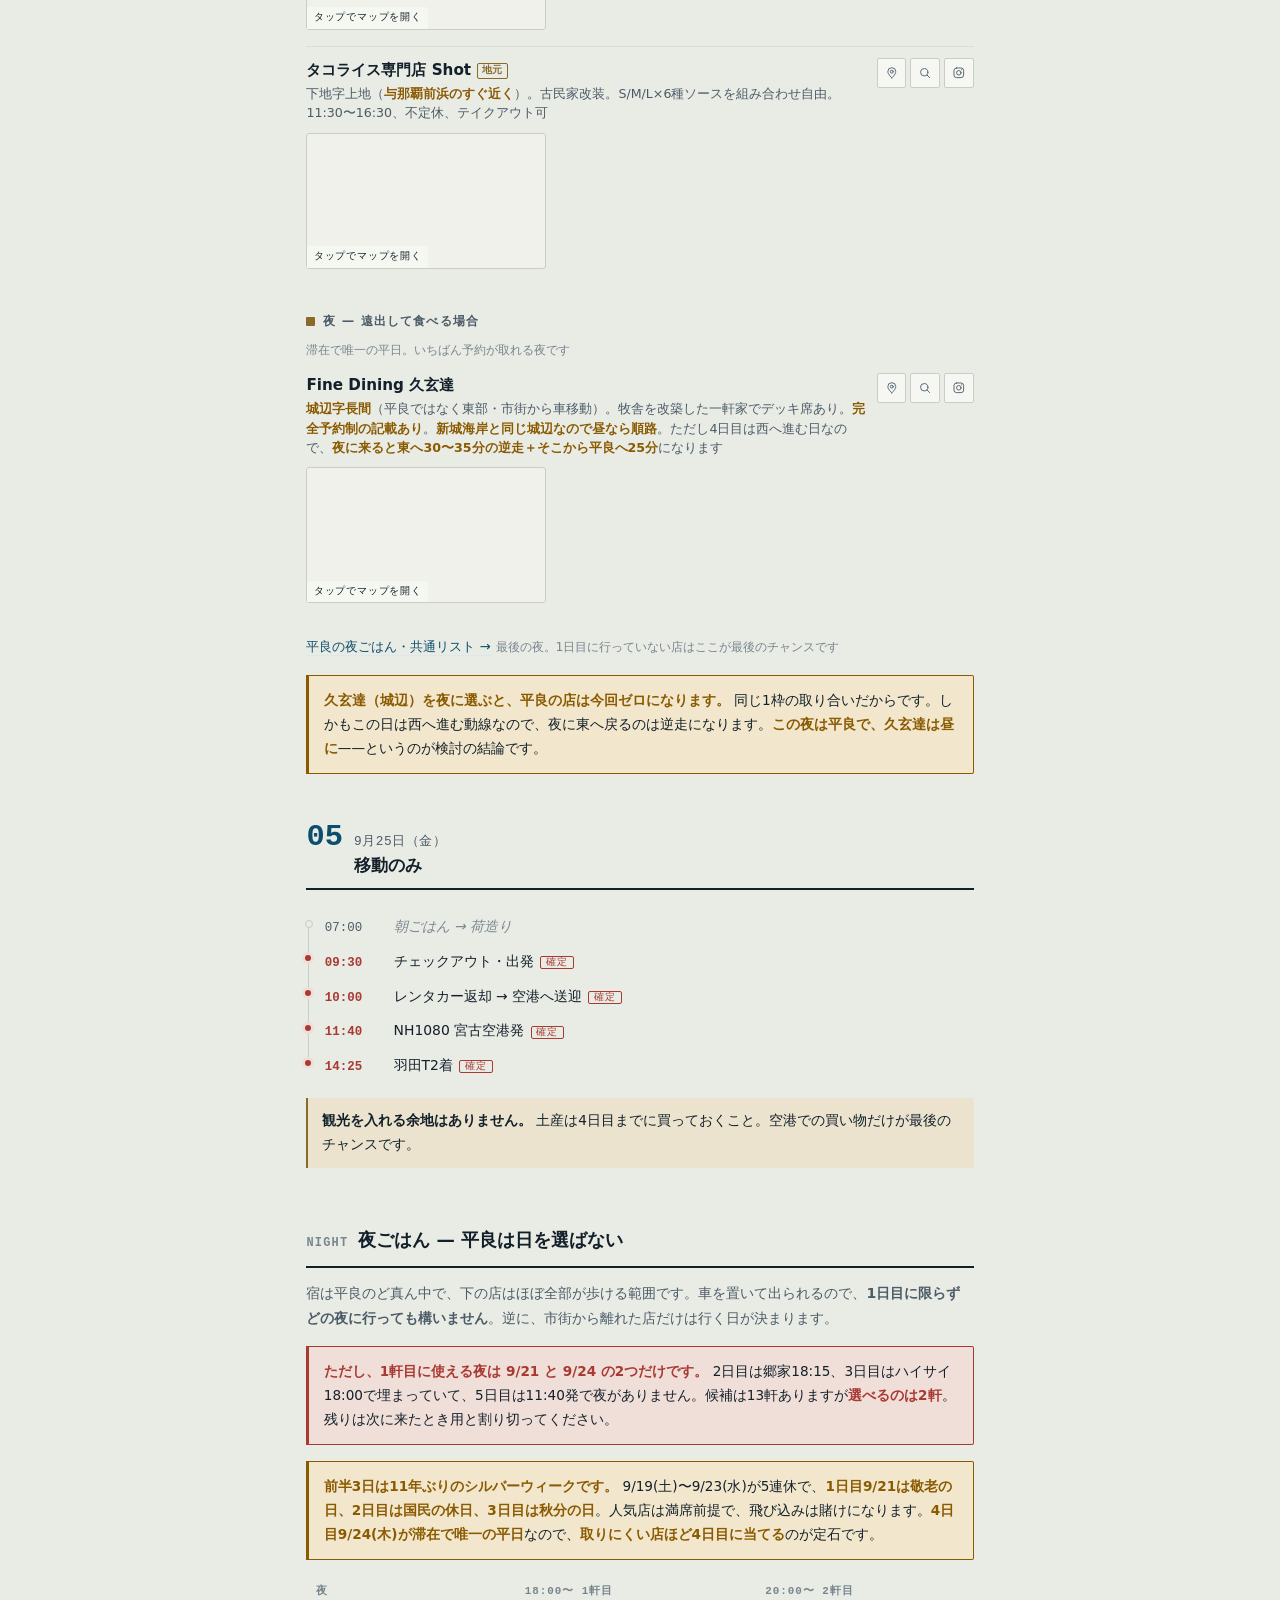
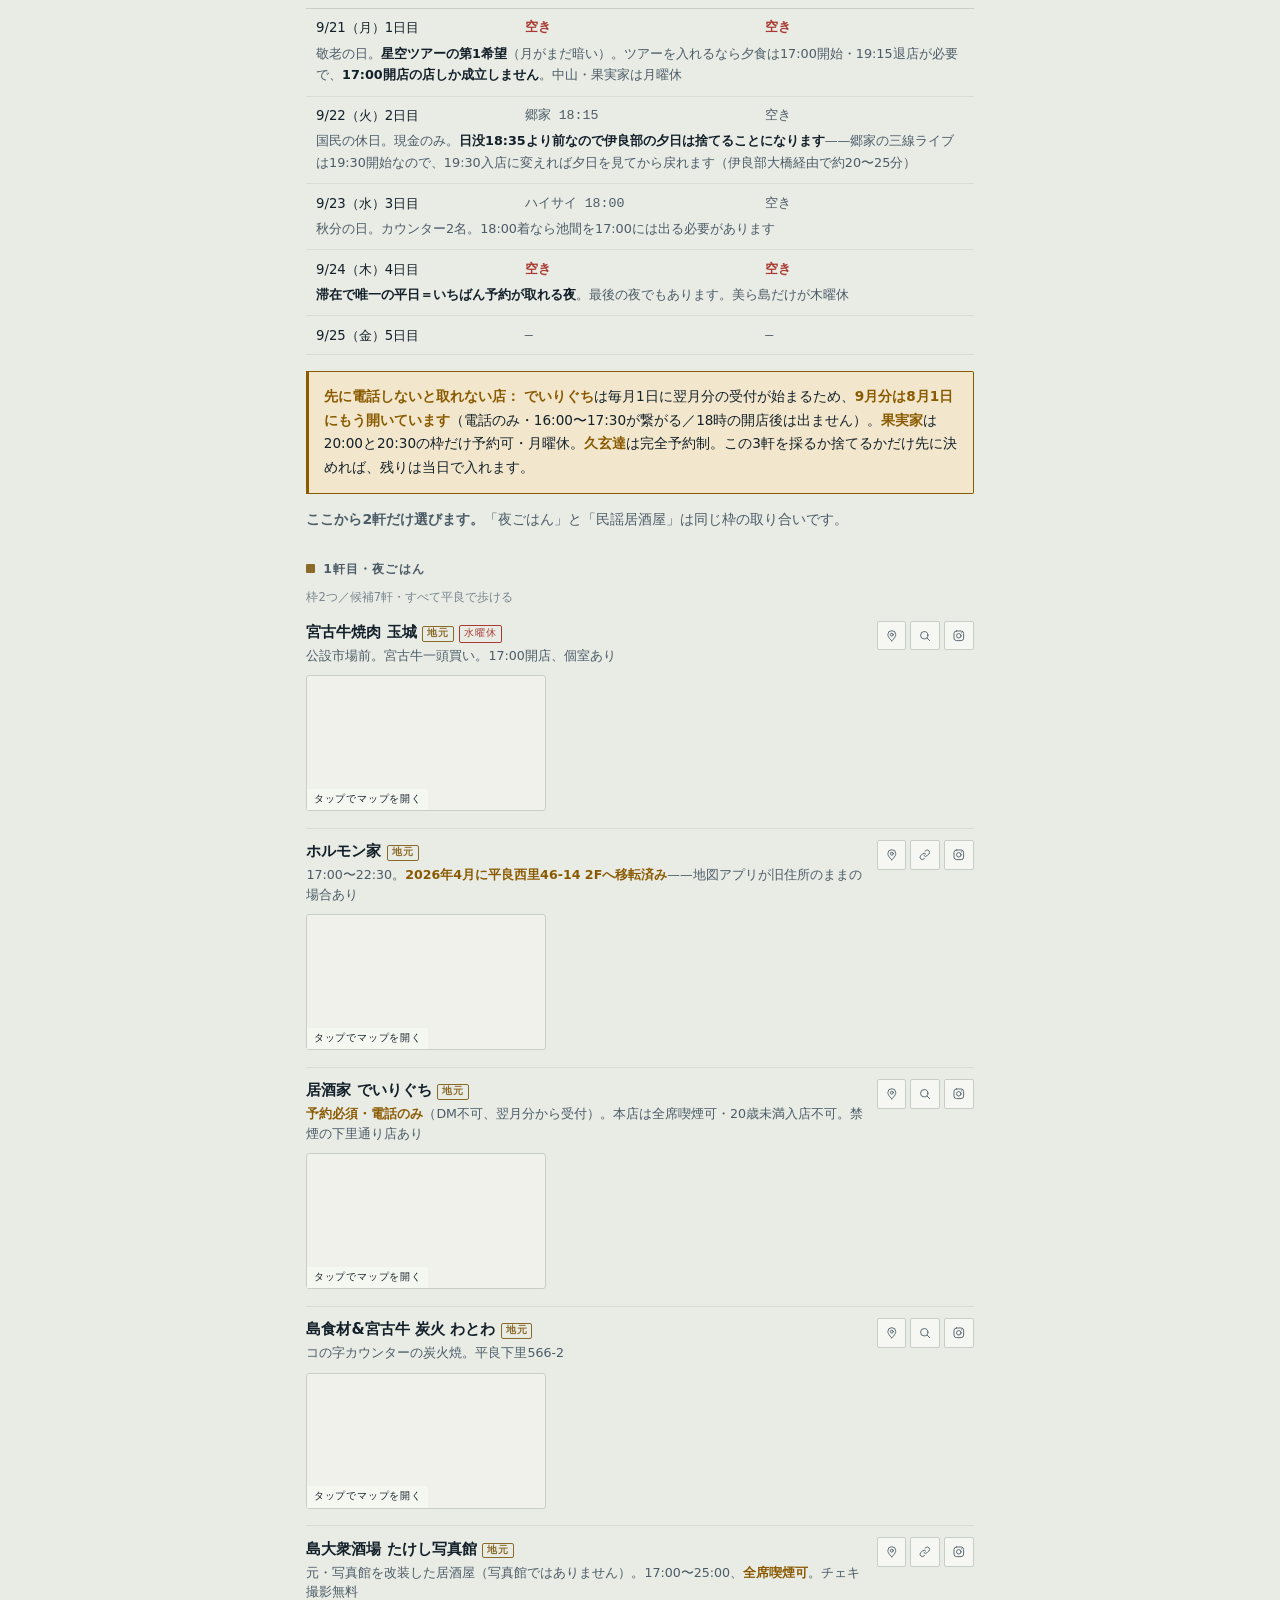
==== commit 2e25814f: "feat: 夜ごはんを「平良＝全日共通／遠方＝その日固定」に組み替え 平良市街の店はホテルから歩けるのでどの夜でも行ける。一方で市街から 離れた店は行く日が決まる——という実態に構造を合わせた。  -" ====
--- a/plan/index.html
+++ b/plan/index.html
@@ -157,10 +157,13 @@
   .rail .tag{font-family:var(--font-mono);font-size:.62rem;letter-spacing:.1em;color:var(--fix);border:1px solid var(--fix);border-radius:2px;padding:0 .3rem;margin-left:.4rem;vertical-align:.08em;}
 
   .cat{margin:1.6rem 0 0;}
-  .cat h3{display:flex;align-items:center;gap:.5rem;margin:0 0 .1rem;font-size:.78rem;font-weight:700;letter-spacing:.09em;color:var(--ink-2);}
+  /* flex-wrap が無いと、注記が長いときに見出し側が縮められて「民謡居酒／屋」と割れる */
+  .cat h3{display:flex;align-items:center;gap:.5rem;flex-wrap:wrap;margin:0 0 .1rem;font-size:.78rem;font-weight:700;letter-spacing:.09em;color:var(--ink-2);}
+  .cat h3 > .hint{flex:1 1 100%;}
   .cat h3::before{content:"";width:.55rem;height:.55rem;border-radius:1px;flex:none;background:var(--sea);}
   .cat[data-kind="food"] h3::before{background:var(--sand);}
-  .cat h3 .hint{font-weight:400;letter-spacing:0;color:var(--ink-3);font-size:.72rem;}
+  .hint{font-weight:400;letter-spacing:0;color:var(--ink-3);font-size:.86em;}
+  .cat h3 .hint{font-size:.72rem;}
 
   ul.places{list-style:none;margin:0;padding:0;}
   ul.places li{padding:.62rem 0;border-bottom:1px solid var(--rule-soft);}
@@ -223,6 +226,10 @@
   td.num{font-family:var(--font-mono);font-variant-numeric:tabular-nums;white-space:nowrap;color:var(--ink-2);}
   tr.hi td{color:var(--ink);}
   tr.hi td.num{color:var(--fix);font-weight:600;}
+  /* 長い説明は列に押し込むと携帯で3〜4文字幅まで潰れるので、行の下に全幅で置く */
+  tr.has-note td{border-bottom:0;padding-bottom:.2rem;}
+  tr.note-row td{padding:0 .6rem .6rem;color:var(--ink-2);font-size:.8rem;line-height:1.7;}
+  tr.note-row td strong{color:var(--ink);}
 
   .sec{margin:3.5rem 0 0;}
   .sec > h2{font-size:1.15rem;margin:0 0 .2rem;padding-bottom:.6rem;border-bottom:2px solid var(--ink);display:flex;align-items:baseline;gap:.6rem;}
@@ -383,6 +390,7 @@
       <li><a href="#d3">3日目</a></li>
       <li><a href="#d4">4日目</a></li>
       <li><a href="#d5">5日目</a></li>
+      <li><a href="#yoru">夜ごはん</a></li>
       <li><a href="#extras">番外編</a></li>
       <li><a href="#todo">次に決めること</a></li>
     </ul>
@@ -460,39 +468,15 @@
         <li><div class="p-row"><div class="p-main"><span class="p-name">Blue Turtle Farm マンゴーカフェ</span><span class="p-note"><b>宮古空港のすぐ横</b>（車1分）。11:00〜18:00。マンゴーパフェ、敷地内にゾウガメ。※マンゴーは6月中旬〜8月下旬が中心</span></div><div class="p-links"><a href="https://www.google.com/maps/place/%E3%83%96%E3%83%AB%E3%83%BC%E3%82%BF%E3%83%BC%E3%83%88%E3%83%AB%E3%83%95%E3%82%A1%E3%83%BC%E3%83%A0+%E3%83%9E%E3%83%B3%E3%82%B4%E3%83%BC%E3%82%AB%E3%83%95%E3%82%A7/data=!4m2!3m1!1s0x34f45528f9bd9659:0xde862c58ab9fbe18" aria-label="マンゴーカフェ をマップで見る"><svg><use href="#i-map"/></svg></a><a href="https://blueturtlefarm.stores.jp/" aria-label="Blue Turtle Farm 公式"><svg><use href="#i-link"/></svg></a><a href="https://www.instagram.com/explore/tags/%E3%83%96%E3%83%AB%E3%83%BC%E3%82%BF%E3%83%BC%E3%83%88%E3%83%AB%E3%83%95%E3%82%A1%E3%83%BC%E3%83%A0/" aria-label="Blue Turtle Farm のハッシュタグをInstagramで見る"><svg><use href="#i-ig"/></svg></a></div></div><div class="strip"><div class="card"><iframe loading="lazy" title="マンゴーカフェ の位置" src="https://maps.google.com/maps?q=%E3%83%9E%E3%83%B3%E3%82%B4%E3%83%BC%E3%82%AB%E3%83%95%E3%82%A7%20%E5%AE%AE%E5%8F%A4%E5%B3%B6&amp;z=14&amp;output=embed"></iframe><a class="card-hit" href="https://www.google.com/maps/place/%E3%83%96%E3%83%AB%E3%83%BC%E3%82%BF%E3%83%BC%E3%83%88%E3%83%AB%E3%83%95%E3%82%A1%E3%83%BC%E3%83%A0+%E3%83%9E%E3%83%B3%E3%82%B4%E3%83%BC%E3%82%AB%E3%83%95%E3%82%A7/data=!4m2!3m1!1s0x34f45528f9bd9659:0xde862c58ab9fbe18" target="_blank" rel="noopener" aria-label="マンゴーカフェ をGoogleマップで開く"></a><span class="card-cap">タップでマップを開く</span></div></div></li>
       </ul>
     </div>
-
-    <div class="cat" data-kind="food">
-      <h3>夜ごはん <span class="hint">1軒目</span></h3>
-      <ul class="places">
-        <li><div class="p-row"><div class="p-main"><span class="p-name">宮古牛焼肉 玉城<span class="rec">地元</span></span><span class="p-note">公設市場前。宮古牛一頭買い。17:00開店、個室あり</span></div><div class="p-links"><a href="https://www.google.com/maps/place/%E5%AE%AE%E5%8F%A4%E7%89%9B%E7%84%BC%E8%82%89+%E7%8E%89%E5%9F%8E/data=!4m2!3m1!1s0x34f453ad04272371:0x72d8d4af48c2dfe6" aria-label="玉城 をマップで見る"><svg><use href="#i-map"/></svg></a><a href="https://www.google.com/search?q=%E5%AE%AE%E5%8F%A4%E7%89%9B%E7%84%BC%E8%82%89+%E7%8E%89%E5%9F%8E+%E5%AE%AE%E5%8F%A4%E5%B3%B6+%E4%BA%88%E7%B4%84" aria-label="玉城 を検索"><svg><use href="#i-search"/></svg></a><a href="https://www.instagram.com/explore/tags/%E5%AE%AE%E5%8F%A4%E7%89%9B%E7%84%BC%E8%82%89%E7%8E%89%E5%9F%8E/" aria-label="玉城 のハッシュタグをInstagramで見る"><svg><use href="#i-ig"/></svg></a></div></div><div class="strip"><div class="card"><iframe loading="lazy" title="玉城 の位置" src="https://maps.google.com/maps?q=%E7%8E%89%E5%9F%8E%20%E5%AE%AE%E5%8F%A4%E5%B3%B6&amp;z=14&amp;output=embed"></iframe><a class="card-hit" href="https://www.google.com/maps/place/%E5%AE%AE%E5%8F%A4%E7%89%9B%E7%84%BC%E8%82%89+%E7%8E%89%E5%9F%8E/data=!4m2!3m1!1s0x34f453ad04272371:0x72d8d4af48c2dfe6" target="_blank" rel="noopener" aria-label="玉城 をGoogleマップで開く"></a><span class="card-cap">タップでマップを開く</span></div></div></li>
-        <li><div class="p-row"><div class="p-main"><span class="p-name">ホルモン家<span class="rec">地元</span></span><span class="p-note">17:00〜22:30。<b>2026年4月に平良西里46-14 2Fへ移転済み</b>——地図アプリが旧住所のままの場合あり</span></div><div class="p-links"><a href="https://www.google.com/maps/search/?api=1&amp;query=%E3%83%9B%E3%83%AB%E3%83%A2%E3%83%B3%E5%AE%B6+%E5%AE%AE%E5%8F%A4%E5%B3%B6+%E5%B9%B3%E8%89%AF%E8%A5%BF%E9%87%8C" aria-label="ホルモン家 をマップで見る"><svg><use href="#i-map"/></svg></a><a href="https://miyakojima-horumonya.com/" aria-label="ホルモン家 公式サイト"><svg><use href="#i-link"/></svg></a><a href="https://www.instagram.com/explore/tags/%E3%83%9B%E3%83%AB%E3%83%A2%E3%83%B3%E5%AE%B6/" aria-label="ホルモン家 のハッシュタグをInstagramで見る"><svg><use href="#i-ig"/></svg></a></div></div><div class="strip"><div class="card"><iframe loading="lazy" title="ホルモン家 の位置" src="https://maps.google.com/maps?q=%E3%83%9B%E3%83%AB%E3%83%A2%E3%83%B3%E5%AE%B6%20%E5%AE%AE%E5%8F%A4%E5%B3%B6&amp;z=14&amp;output=embed"></iframe><a class="card-hit" href="https://www.google.com/maps/search/?api=1&amp;query=%E3%83%9B%E3%83%AB%E3%83%A2%E3%83%B3%E5%AE%B6+%E5%AE%AE%E5%8F%A4%E5%B3%B6+%E5%B9%B3%E8%89%AF%E8%A5%BF%E9%87%8C" target="_blank" rel="noopener" aria-label="ホルモン家 をGoogleマップで開く"></a><span class="card-cap">タップでマップを開く</span></div></div></li>
-        <li><div class="p-row"><div class="p-main"><span class="p-name">居酒家 でいりぐち<span class="rec">地元</span></span><span class="p-note"><b>予約必須・電話のみ</b>（DM不可、翌月分から受付）。本店は全席喫煙可・20歳未満入店不可。禁煙の下里通り店あり</span></div><div class="p-links"><a href="https://www.google.com/maps/search/?api=1&amp;query=%E5%B1%85%E9%85%92%E5%AE%B6+%E3%81%A7%E3%81%84%E3%82%8A%E3%81%90%E3%81%A1+%E5%AE%AE%E5%8F%A4%E5%B3%B6" aria-label="でいりぐち をマップで見る"><svg><use href="#i-map"/></svg></a><a href="https://www.google.com/search?q=%E5%B1%85%E9%85%92%E5%AE%B6+%E3%81%A7%E3%81%84%E3%82%8A%E3%81%90%E3%81%A1+%E5%AE%AE%E5%8F%A4%E5%B3%B6+%E4%BA%88%E7%B4%84" aria-label="でいりぐち を検索"><svg><use href="#i-search"/></svg></a><a href="https://www.instagram.com/explore/tags/%E3%81%A7%E3%81%84%E3%82%8A%E3%81%90%E3%81%A1/" aria-label="でいりぐち のハッシュタグをInstagramで見る"><svg><use href="#i-ig"/></svg></a></div></div><div class="strip"><div class="card"><iframe loading="lazy" title="でいりぐち の位置" src="https://maps.google.com/maps?q=%E3%81%A7%E3%81%84%E3%82%8A%E3%81%90%E3%81%A1%20%E5%AE%AE%E5%8F%A4%E5%B3%B6&amp;z=14&amp;output=embed"></iframe><a class="card-hit" href="https://www.google.com/maps/search/?api=1&amp;query=%E5%B1%85%E9%85%92%E5%AE%B6+%E3%81%A7%E3%81%84%E3%82%8A%E3%81%90%E3%81%A1+%E5%AE%AE%E5%8F%A4%E5%B3%B6" target="_blank" rel="noopener" aria-label="でいりぐち をGoogleマップで開く"></a><span class="card-cap">タップでマップを開く</span></div></div></li>
-        <li><div class="p-row"><div class="p-main"><span class="p-name">島食材&amp;宮古牛 炭火 わとわ<span class="rec">地元</span></span><span class="p-note">コの字カウンターの炭火焼。平良下里566-2</span></div><div class="p-links"><a href="https://www.google.com/maps/search/?api=1&amp;query=%E3%82%8F%E3%81%A8%E3%82%8F+%E5%AE%AE%E5%8F%A4%E5%B3%B6+%E5%B9%B3%E8%89%AF%E4%B8%8B%E9%87%8C" aria-label="わとわ をマップで見る"><svg><use href="#i-map"/></svg></a><a href="https://www.google.com/search?q=%E7%82%AD%E7%81%AB+%E3%82%8F%E3%81%A8%E3%82%8F+%E5%AE%AE%E5%8F%A4%E5%B3%B6+%E4%BA%88%E7%B4%84" aria-label="わとわ を検索"><svg><use href="#i-search"/></svg></a><a href="https://www.instagram.com/explore/tags/%E3%82%8F%E3%81%A8%E3%82%8F/" aria-label="わとわ のハッシュタグをInstagramで見る"><svg><use href="#i-ig"/></svg></a></div></div><div class="strip"><div class="card"><iframe loading="lazy" title="わとわ の位置" src="https://maps.google.com/maps?q=%E3%82%8F%E3%81%A8%E3%82%8F%20%E5%AE%AE%E5%8F%A4%E5%B3%B6&amp;z=14&amp;output=embed"></iframe><a class="card-hit" href="https://www.google.com/maps/search/?api=1&amp;query=%E3%82%8F%E3%81%A8%E3%82%8F+%E5%AE%AE%E5%8F%A4%E5%B3%B6+%E5%B9%B3%E8%89%AF%E4%B8%8B%E9%87%8C" target="_blank" rel="noopener" aria-label="わとわ をGoogleマップで開く"></a><span class="card-cap">タップでマップを開く</span></div></div></li>
-        <li><div class="p-row"><div class="p-main"><span class="p-name">島大衆酒場 たけし写真館<span class="rec">地元</span></span><span class="p-note">元・写真館を改装した居酒屋（写真館ではありません）。17:00〜25:00、<b>全席喫煙可</b>。チェキ撮影無料</span></div><div class="p-links"><a href="https://www.google.com/maps/search/?api=1&amp;query=%E3%81%9F%E3%81%91%E3%81%97%E5%86%99%E7%9C%9F%E9%A4%A8+%E5%AE%AE%E5%8F%A4%E5%B3%B6+%E5%B9%B3%E8%89%AF%E8%A5%BF%E9%87%8C" aria-label="たけし写真館 をマップで見る"><svg><use href="#i-map"/></svg></a><a href="https://takeshishashinkan.owst.jp/" aria-label="たけし写真館 公式ページ"><svg><use href="#i-link"/></svg></a><a href="https://www.instagram.com/explore/tags/%E3%81%9F%E3%81%91%E3%81%97%E5%86%99%E7%9C%9F%E9%A4%A8/" aria-label="たけし写真館 のハッシュタグをInstagramで見る"><svg><use href="#i-ig"/></svg></a></div></div><div class="strip"><div class="card"><iframe loading="lazy" title="たけし写真館 の位置" src="https://maps.google.com/maps?q=%E3%81%9F%E3%81%91%E3%81%97%E5%86%99%E7%9C%9F%E9%A4%A8%20%E5%AE%AE%E5%8F%A4%E5%B3%B6&amp;z=14&amp;output=embed"></iframe><a class="card-hit" href="https://www.google.com/maps/search/?api=1&amp;query=%E3%81%9F%E3%81%91%E3%81%97%E5%86%99%E7%9C%9F%E9%A4%A8+%E5%AE%AE%E5%8F%A4%E5%B3%B6+%E5%B9%B3%E8%89%AF%E8%A5%BF%E9%87%8C" target="_blank" rel="noopener" aria-label="たけし写真館 をGoogleマップで開く"></a><span class="card-cap">タップでマップを開く</span></div></div></li>
-        <li><div class="p-row"><div class="p-main"><span class="p-name">海鮮酒家 中山</span><span class="p-note">西里大通り沿い。<b>ハッピーアワー16:00〜19:00</b></span></div><div class="p-links"><a href="https://www.google.com/maps/place/%E6%B5%B7%E9%AE%AE%E9%85%92%E5%AE%B6+%E4%B8%AD%E5%B1%B1/data=!4m2!3m1!1s0x34f4538cc5da24bd:0xa77e78c8e5cd2098" aria-label="海鮮酒家 中山 をマップで見る"><svg><use href="#i-map"/></svg></a><a href="https://www.chu-zan.jp/" aria-label="海鮮酒家 中山 公式サイト"><svg><use href="#i-link"/></svg></a><a href="https://www.instagram.com/explore/tags/%E6%B5%B7%E9%AE%AE%E9%85%92%E5%AE%B6%E4%B8%AD%E5%B1%B1/" aria-label="海鮮酒家 中山 のハッシュタグをInstagramで見る"><svg><use href="#i-ig"/></svg></a></div></div><div class="strip"><div class="card"><iframe loading="lazy" title="海鮮酒家 中山 の位置" src="https://maps.google.com/maps?q=%E6%B5%B7%E9%AE%AE%E9%85%92%E5%AE%B6%20%E4%B8%AD%E5%B1%B1%20%E5%AE%AE%E5%8F%A4%E5%B3%B6&amp;z=14&amp;output=embed"></iframe><a class="card-hit" href="https://www.google.com/maps/place/%E6%B5%B7%E9%AE%AE%E9%85%92%E5%AE%B6+%E4%B8%AD%E5%B1%B1/data=!4m2!3m1!1s0x34f4538cc5da24bd:0xa77e78c8e5cd2098" target="_blank" rel="noopener" aria-label="海鮮酒家 中山 をGoogleマップで開く"></a><span class="card-cap">タップでマップを開く</span></div></div></li>
-        <li><div class="p-row"><div class="p-main"><span class="p-name">しゃぶ前屋 宮古島</span><span class="p-note">あぐー豚と水晶鍋。17:00〜23:00・無休、個室あり。<b>民謡ライブ 18:15／21:00（不定期）</b></span></div><div class="p-links"><a href="https://www.google.com/maps/place/%E3%81%97%E3%82%83%E3%81%B6%E5%89%8D%E5%B1%8B+%E5%AE%AE%E5%8F%A4%E5%B3%B6%E5%BA%97/data=!4m2!3m1!1s0x34f453fb921e03cb:0xb5b4d671a83f6f5c" aria-label="しゃぶ前屋 をマップで見る"><svg><use href="#i-map"/></svg></a><a href="https://naturaliber.com/" aria-label="しゃぶ前屋 運営公式サイト"><svg><use href="#i-link"/></svg></a><a href="https://www.instagram.com/explore/tags/%E3%81%97%E3%82%83%E3%81%B6%E5%89%8D%E5%B1%8B/" aria-label="しゃぶ前屋 のハッシュタグをInstagramで見る"><svg><use href="#i-ig"/></svg></a></div></div><div class="strip"><div class="card"><iframe loading="lazy" title="しゃぶ前屋 の位置" src="https://maps.google.com/maps?q=%E3%81%97%E3%82%83%E3%81%B6%E5%89%8D%E5%B1%8B%20%E5%AE%AE%E5%8F%A4%E5%B3%B6&amp;z=14&amp;output=embed"></iframe><a class="card-hit" href="https://www.google.com/maps/place/%E3%81%97%E3%82%83%E3%81%B6%E5%89%8D%E5%B1%8B+%E5%AE%AE%E5%8F%A4%E5%B3%B6%E5%BA%97/data=!4m2!3m1!1s0x34f453fb921e03cb:0xb5b4d671a83f6f5c" target="_blank" rel="noopener" aria-label="しゃぶ前屋 をGoogleマップで開く"></a><span class="card-cap">タップでマップを開く</span></div></div></li>
-        <li><div class="p-row"><div class="p-main"><span class="p-name">Village of Loewe レーベの村</span><span class="p-note">平良松原。<b>20:00〜24:00</b>のBAR／イベントスペース。<b>周辺に街灯がなく真っ暗でタクシー推奨</b>（＝飲むなら車では行けない）</span></div><div class="p-links"><a href="https://www.google.com/maps/place/%E3%83%AC%E3%83%BC%E3%83%99%E3%81%AE%E6%9D%91/data=!4m2!3m1!1s0x34f45442efed70ad:0x92ce6a24714dbbbd" aria-label="レーベの村 をマップで見る"><svg><use href="#i-map"/></svg></a><a href="https://www.google.com/search?q=%E3%83%AC%E3%83%BC%E3%83%99%E3%81%AE%E6%9D%91+%E5%AE%AE%E5%8F%A4%E5%B3%B6+%E5%96%B6%E6%A5%AD%E6%99%82%E9%96%93" aria-label="レーベの村 を検索"><svg><use href="#i-search"/></svg></a><a href="https://www.instagram.com/explore/tags/%E3%83%AC%E3%83%BC%E3%83%99%E3%81%AE%E6%9D%91/" aria-label="レーベの村 のハッシュタグをInstagramで見る"><svg><use href="#i-ig"/></svg></a></div></div><div class="strip"><div class="card"><iframe loading="lazy" title="レーベの村 の位置" src="https://maps.google.com/maps?q=%E3%83%AC%E3%83%BC%E3%83%99%E3%81%AE%E6%9D%91%20%E5%AE%AE%E5%8F%A4%E5%B3%B6&amp;z=14&amp;output=embed"></iframe><a class="card-hit" href="https://www.google.com/maps/place/%E3%83%AC%E3%83%BC%E3%83%99%E3%81%AE%E6%9D%91/data=!4m2!3m1!1s0x34f45442efed70ad:0x92ce6a24714dbbbd" target="_blank" rel="noopener" aria-label="レーベの村 をGoogleマップで開く"></a><span class="card-cap">タップでマップを開く</span></div></div></li>
-      </ul>
-    </div>
-
-    <div class="cat" data-kind="food">
-      <h3>民謡居酒屋 <span class="hint">ライブあり</span></h3>
-      <ul class="places">
-        <li><div class="p-row"><div class="p-main"><span class="p-name">宮古島三線ライブ居酒屋 美ら島<span class="rec">地元</span></span><span class="p-note">ライブ二部制 18:40／21:00。Liveチャージ1,000円＋サービス料。<b>2025年12月に平良下里556へ移転</b>。宮古島まもる君が登場</span></div><div class="p-links"><a href="https://www.google.com/maps/search/?api=1&amp;query=%E7%BE%8E%E3%82%89%E5%B3%B6+%E5%AE%AE%E5%8F%A4%E5%B3%B6+%E4%B8%89%E7%B7%9A%E3%83%A9%E3%82%A4%E3%83%96+%E5%B9%B3%E8%89%AF%E4%B8%8B%E9%87%8C" aria-label="美ら島 をマップで見る"><svg><use href="#i-map"/></svg></a><a href="https://churashima.org/" aria-label="美ら島 公式サイト"><svg><use href="#i-link"/></svg></a><a href="https://www.instagram.com/explore/tags/%E7%BE%8E%E3%82%89%E5%B3%B6/" aria-label="美ら島 のハッシュタグをInstagramで見る"><svg><use href="#i-ig"/></svg></a></div></div><div class="strip"><div class="card"><iframe loading="lazy" title="美ら島 の位置" src="https://maps.google.com/maps?q=%E7%BE%8E%E3%82%89%E5%B3%B6%20%E5%AE%AE%E5%8F%A4%E5%B3%B6&amp;z=14&amp;output=embed"></iframe><a class="card-hit" href="https://www.google.com/maps/search/?api=1&amp;query=%E7%BE%8E%E3%82%89%E5%B3%B6+%E5%AE%AE%E5%8F%A4%E5%B3%B6+%E4%B8%89%E7%B7%9A%E3%83%A9%E3%82%A4%E3%83%96+%E5%B9%B3%E8%89%AF%E4%B8%8B%E9%87%8C" target="_blank" rel="noopener" aria-label="美ら島 をGoogleマップで開く"></a><span class="card-cap">タップでマップを開く</span></div></div></li>
-        <li><div class="p-row"><div class="p-main"><span class="p-name">あかがーら 宮古島店<span class="rec">地元</span></span><span class="p-note">島唄ライブ <b>19:00／20:30</b>の1日2回。西里大通り沿い。宮古島まもる君が出演</span></div><div class="p-links"><a href="https://www.google.com/maps/search/?api=1&amp;query=%E3%81%82%E3%81%8B%E3%81%8C%E3%83%BC%E3%82%89+%E5%AE%AE%E5%8F%A4%E5%B3%B6" aria-label="あかがーら をマップで見る"><svg><use href="#i-map"/></svg></a><a href="https://miyakojima-akaga-ra.jp/" aria-label="あかがーら 公式サイト"><svg><use href="#i-link"/></svg></a><a href="https://www.instagram.com/explore/tags/%E3%81%82%E3%81%8B%E3%81%8C%E3%83%BC%E3%82%89/" aria-label="あかがーら のハッシュタグをInstagramで見る"><svg><use href="#i-ig"/></svg></a></div></div><div class="strip"><div class="card"><iframe loading="lazy" title="あかがーら の位置" src="https://maps.google.com/maps?q=%E3%81%82%E3%81%8B%E3%81%8C%E3%83%BC%E3%82%89%20%E5%AE%AE%E5%8F%A4%E5%B3%B6&amp;z=14&amp;output=embed"></iframe><a class="card-hit" href="https://www.google.com/maps/search/?api=1&amp;query=%E3%81%82%E3%81%8B%E3%81%8C%E3%83%BC%E3%82%89+%E5%AE%AE%E5%8F%A4%E5%B3%B6" target="_blank" rel="noopener" aria-label="あかがーら をGoogleマップで開く"></a><span class="card-cap">タップでマップを開く</span></div></div></li>
-        <li><div class="p-row"><div class="p-main"><span class="p-name">うさぎや 宮古島店</span><span class="p-note">三線LIVE 19時／21時、<b>エイサー演舞あり</b>。<b>2025年に平良西里224 2Fへ移転</b>（公式サイトの住所は未更新）。DM予約不可</span></div><div class="p-links"><a href="https://www.google.com/maps/search/?api=1&amp;query=%E3%81%86%E3%81%95%E3%81%8E%E3%82%84+%E5%AE%AE%E5%8F%A4%E5%B3%B6+%E5%B9%B3%E8%89%AF%E8%A5%BF%E9%87%8C" aria-label="うさぎや をマップで見る"><svg><use href="#i-map"/></svg></a><a href="http://usagiya-miyako.com/" aria-label="うさぎや 公式サイト"><svg><use href="#i-link"/></svg></a><a href="https://www.instagram.com/explore/tags/%E3%81%86%E3%81%95%E3%81%8E%E3%82%84%E5%AE%AE%E5%8F%A4%E5%B3%B6/" aria-label="うさぎや のハッシュタグをInstagramで見る"><svg><use href="#i-ig"/></svg></a></div></div><div class="strip"><div class="card"><iframe loading="lazy" title="うさぎや の位置" src="https://maps.google.com/maps?q=%E3%81%86%E3%81%95%E3%81%8E%E3%82%84%20%E5%AE%AE%E5%8F%A4%E5%B3%B6&amp;z=14&amp;output=embed"></iframe><a class="card-hit" href="https://www.google.com/maps/search/?api=1&amp;query=%E3%81%86%E3%81%95%E3%81%8E%E3%82%84+%E5%AE%AE%E5%8F%A4%E5%B3%B6+%E5%B9%B3%E8%89%AF%E8%A5%BF%E9%87%8C" target="_blank" rel="noopener" aria-label="うさぎや をGoogleマップで開く"></a><span class="card-cap">タップでマップを開く</span></div></div></li>
-      </ul>
-    </div>
-
-    <div class="cat" data-kind="food">
-      <h3>BAR <span class="hint">2軒目 ／「やまちゃんからの紹介」と言う</span></h3>
-      <ul class="places">
-        <li><div class="p-row"><div class="p-main"><span class="p-name">chill宮古<span class="rec">地元</span></span><span class="p-note">昼はカフェ、夜はBAR。平良下里28-1、<b>駐車場なし</b></span></div><div class="p-links"><a href="https://www.google.com/maps/search/?api=1&amp;query=chill%E5%AE%AE%E5%8F%A4+%E5%AE%AE%E5%8F%A4%E5%B3%B6+%E5%B9%B3%E8%89%AF%E4%B8%8B%E9%87%8C" aria-label="chill宮古 をマップで見る"><svg><use href="#i-map"/></svg></a><a href="https://naturaliber.com/" aria-label="chill宮古 運営会社サイト"><svg><use href="#i-link"/></svg></a><a href="https://www.instagram.com/explore/tags/chill%E5%AE%AE%E5%8F%A4/" aria-label="chill宮古 のハッシュタグをInstagramで見る"><svg><use href="#i-ig"/></svg></a></div></div><div class="strip"><div class="card"><iframe loading="lazy" title="chill宮古 の位置" src="https://maps.google.com/maps?q=chill%E5%AE%AE%E5%8F%A4&amp;z=14&amp;output=embed"></iframe><a class="card-hit" href="https://www.google.com/maps/search/?api=1&amp;query=chill%E5%AE%AE%E5%8F%A4+%E5%AE%AE%E5%8F%A4%E5%B3%B6+%E5%B9%B3%E8%89%AF%E4%B8%8B%E9%87%8C" target="_blank" rel="noopener" aria-label="chill宮古 をGoogleマップで開く"></a><span class="card-cap">タップでマップを開く</span></div></div></li>
-        <li><div class="p-row"><div class="p-main"><span class="p-name">Bar Over Flow<span class="rec">地元</span></span><span class="p-note">平良下里94-8。カラオケあり。深夜は島の飲食店スタッフが集まる店</span></div><div class="p-links"><a href="https://www.google.com/maps/search/?api=1&amp;query=Bar+Over+Flow+%E5%AE%AE%E5%8F%A4%E5%B3%B6" aria-label="Bar Over Flow をマップで見る"><svg><use href="#i-map"/></svg></a><a href="https://www.google.com/search?q=Bar+Over+Flow+%E5%AE%AE%E5%8F%A4%E5%B3%B6+%E5%96%B6%E6%A5%AD%E6%99%82%E9%96%93" aria-label="Bar Over Flow を検索"><svg><use href="#i-search"/></svg></a><a href="https://www.instagram.com/explore/tags/%E5%AE%AE%E5%8F%A4%E5%B3%B6bar/" aria-label="Bar Over Flow のハッシュタグをInstagramで見る"><svg><use href="#i-ig"/></svg></a></div></div><div class="strip"><div class="card"><iframe loading="lazy" title="Bar Over Flow の位置" src="https://maps.google.com/maps?q=Bar%20Over%20Flow%20%E5%AE%AE%E5%8F%A4%E5%B3%B6&amp;z=14&amp;output=embed"></iframe><a class="card-hit" href="https://www.google.com/maps/search/?api=1&amp;query=Bar+Over+Flow+%E5%AE%AE%E5%8F%A4%E5%B3%B6" target="_blank" rel="noopener" aria-label="Bar Over Flow をGoogleマップで開く"></a><span class="card-cap">タップでマップを開く</span></div></div></li>
-        <li><div class="p-row"><div class="p-main"><span class="p-name">SWEETS&amp;BAR 果実家<span class="rec">地元</span></span><span class="shut">月曜休</span><span class="p-note">スイーツ＋フルーツカクテル。20:00〜、<b>予約できるのは20:00と20:30のみ</b>。平良西里153-3</span></div><div class="p-links"><a href="https://www.google.com/maps/search/?api=1&amp;query=%E6%9E%9C%E5%AE%9F%E5%AE%B6+%E5%AE%AE%E5%8F%A4%E5%B3%B6" aria-label="果実家 をマップで見る"><svg><use href="#i-map"/></svg></a><a href="https://www.google.com/search?q=%E6%9E%9C%E5%AE%9F%E5%AE%B6+%E5%AE%AE%E5%8F%A4%E5%B3%B6+%E5%96%B6%E6%A5%AD%E6%99%82%E9%96%93" aria-label="果実家 を検索"><svg><use href="#i-search"/></svg></a><a href="https://www.instagram.com/explore/tags/%E6%9E%9C%E5%AE%9F%E5%AE%B6/" aria-label="果実家 のハッシュタグをInstagramで見る"><svg><use href="#i-ig"/></svg></a></div></div><div class="strip"><div class="card"><iframe loading="lazy" title="果実家 の位置" src="https://maps.google.com/maps?q=%E6%9E%9C%E5%AE%9F%E5%AE%B6%20%E5%AE%AE%E5%8F%A4%E5%B3%B6&amp;z=14&amp;output=embed"></iframe><a class="card-hit" href="https://www.google.com/maps/search/?api=1&amp;query=%E6%9E%9C%E5%AE%9F%E5%AE%B6+%E5%AE%AE%E5%8F%A4%E5%B3%B6" target="_blank" rel="noopener" aria-label="果実家 をGoogleマップで開く"></a><span class="card-cap">タップでマップを開く</span></div></div></li>
-      </ul>
-    </div>
-  </section>
+      <div class="cat" data-kind="food">
+      <h3>夜 <span class="hint">1軒目の枠が空いている2夜のうちの1つ</span></h3>
+      <ul class="links">
+        <li><a href="#yoru">平良の夜ごはん・共通リスト →</a> <span>歩いて行ける範囲。この日と4日目で合計2軒だけ選びます</span></li>
+        <li><a href="#yoru-bar">2軒目のBAR →</a> <span>果実家は月曜休なので、この日は使えません</span></li>
+      </ul>
+      <div class="caution"><b>到着日です。</b> 5連休でレンタカーカウンターが混み、夕方が押す可能性があります。この夜は<b>宿から歩けて、多少遅れても入れる店</b>にしておくのが安全です。星空を入れるなら17:00開店の店（玉城・ホルモン家・しゃぶ前屋）から選んでください。</div>
+    </div>
+    </section>
 
   <!-- ══ DAY 2 ══ -->
   <section class="day" id="d2">
@@ -562,6 +546,10 @@
       <ul class="places">
         <li><div class="p-row"><div class="p-main"><span class="p-name">居酒屋 でんみ<span class="shut">月曜休</span></span><span class="p-note">渡口の浜すぐ。外観は一見普通の民家。ランチ限定の「でんみそば」も人気。<b>予約推奨</b></span></div><div class="p-links"><a href="https://www.google.com/maps/place/%E5%B1%85%E9%85%92%E5%B1%8B%E3%81%A7%E3%82%93%E3%81%BF/data=!4m2!3m1!1s0x34f5ab70c69853dd:0xf36a89ac3ddccae1" aria-label="でんみ をマップで見る"><svg><use href="#i-map"/></svg></a><a href="https://izakayadenmi.wixsite.com/denmi" aria-label="でんみ 公式サイト"><svg><use href="#i-link"/></svg></a><a href="https://www.instagram.com/explore/tags/%E5%B1%85%E9%85%92%E5%B1%8B%E3%81%A7%E3%82%93%E3%81%BF/" aria-label="でんみ のハッシュタグをInstagramで見る"><svg><use href="#i-ig"/></svg></a></div></div><div class="strip"><div class="card"><iframe loading="lazy" title="でんみ の位置" src="https://maps.google.com/maps?q=%E3%81%A7%E3%82%93%E3%81%BF%20%E5%AE%AE%E5%8F%A4%E5%B3%B6&amp;z=14&amp;output=embed"></iframe><a class="card-hit" href="https://www.google.com/maps/place/%E5%B1%85%E9%85%92%E5%B1%8B%E3%81%A7%E3%82%93%E3%81%BF/data=!4m2!3m1!1s0x34f5ab70c69853dd:0xf36a89ac3ddccae1" target="_blank" rel="noopener" aria-label="でんみ をGoogleマップで開く"></a><span class="card-cap">タップでマップを開く</span></div></div></li>
       </ul>
+      <div class="caution"><b>この日の夜は郷家18:15で埋まっています。</b> でんみに行くなら<b>昼</b>（でんみそばがランチにあるという情報あり・要電話確認）。夜に伊良部で食べると、平良へ戻る運転で飲めません。</div>
+      <ul class="links">
+        <li><a href="#yoru-bar">2軒目のBAR →</a> <span>郷家のあと 20:30〜が空いています</span></li>
+      </ul>
     </div>
   </section>
 
@@ -617,7 +605,13 @@
         <li><div class="p-row"><div class="p-main"><span class="p-name">Ikemajima gelato cafe Ninufa<span class="shut">水曜休か</span></span><span class="p-note">池間島。隣接ビーチに<b>ハート岩</b>（干潮時のみ接近可）。営業時間・定休日は情報が割れるのでInstagramで要確認</span></div><div class="p-links"><a href="https://www.google.com/maps/place/gelato+Cafe+Ninufa/data=!4m2!3m1!1s0x34f44d173aba1493:0x51cb5fcedb4bcbca" aria-label="Ninufa をマップで見る"><svg><use href="#i-map"/></svg></a><a href="https://ninufa.theshop.jp/" aria-label="Ninufa 公式ショップ"><svg><use href="#i-link"/></svg></a><a href="https://www.instagram.com/explore/tags/ninufa/" aria-label="Ninufa のハッシュタグをInstagramで見る"><svg><use href="#i-ig"/></svg></a></div></div><div class="strip"><div class="card"><iframe loading="lazy" title="Ninufa の位置" src="https://maps.google.com/maps?q=Ninufa%20%E5%AE%AE%E5%8F%A4%E5%B3%B6&amp;z=14&amp;output=embed"></iframe><a class="card-hit" href="https://www.google.com/maps/place/gelato+Cafe+Ninufa/data=!4m2!3m1!1s0x34f44d173aba1493:0x51cb5fcedb4bcbca" target="_blank" rel="noopener" aria-label="Ninufa をGoogleマップで開く"></a><span class="card-cap">タップでマップを開く</span></div></div></li>
       </ul>
     </div>
-  </section>
+      <div class="cat" data-kind="food">
+        <h3>夜 <span class="hint">1軒目はハイサイ18:00で確定</span></h3>
+        <ul class="links">
+          <li><a href="#yoru-bar">2軒目のBAR →</a> <span>20:00〜が空いています</span></li>
+        </ul>
+      </div>
+    </section>
 
   <!-- ══ DAY 4 ══ -->
   <section class="day" id="d4">
@@ -672,10 +666,14 @@
     </div>
 
     <div class="cat" data-kind="food">
-      <h3>夜ごはん <span class="hint">最後の夜。1日目の平良リストから未消化のものも</span></h3>
-      <ul class="places">
-        <li><div class="p-row"><div class="p-main"><span class="p-name">Fine Dining 久玄達</span><span class="p-note"><b>城辺字長間</b>（平良ではなく東部・市街から車移動）。牧舎を改築した一軒家でデッキ席あり。<b>完全予約制の記載あり</b>。新城海岸の帰り道に寄れます</span></div><div class="p-links"><a href="https://www.google.com/maps/place/%E5%B1%85%E9%85%92%E5%B1%8B+FineDining+%E4%B9%85%E7%8E%84%E9%81%94/data=!4m2!3m1!1s0x34f4572878bab5f3:0x7a9b0c2059df1ad7" aria-label="久玄達 をマップで見る"><svg><use href="#i-map"/></svg></a><a href="https://www.google.com/search?q=%E4%B9%85%E7%8E%84%E9%81%94+%E5%AE%AE%E5%8F%A4%E5%B3%B6+%E5%9F%8E%E8%BE%BA+%E4%BA%88%E7%B4%84" aria-label="久玄達 を検索"><svg><use href="#i-search"/></svg></a><a href="https://www.instagram.com/explore/tags/%E4%B9%85%E7%8E%84%E9%81%94/" aria-label="久玄達 のハッシュタグをInstagramで見る"><svg><use href="#i-ig"/></svg></a></div></div><div class="strip"><div class="card"><iframe loading="lazy" title="久玄達 の位置" src="https://maps.google.com/maps?q=%E4%B9%85%E7%8E%84%E9%81%94%20%E5%AE%AE%E5%8F%A4%E5%B3%B6&amp;z=14&amp;output=embed"></iframe><a class="card-hit" href="https://www.google.com/maps/place/%E5%B1%85%E9%85%92%E5%B1%8B+FineDining+%E4%B9%85%E7%8E%84%E9%81%94/data=!4m2!3m1!1s0x34f4572878bab5f3:0x7a9b0c2059df1ad7" target="_blank" rel="noopener" aria-label="久玄達 をGoogleマップで開く"></a><span class="card-cap">タップでマップを開く</span></div></div></li>
-      </ul>
+      <h3>夜 — 遠出して食べる場合 <span class="hint">滞在で唯一の平日。いちばん予約が取れる夜です</span></h3>
+      <ul class="places">
+        <li><div class="p-row"><div class="p-main"><span class="p-name">Fine Dining 久玄達</span><span class="p-note"><b>城辺字長間</b>（平良ではなく東部・市街から車移動）。牧舎を改築した一軒家でデッキ席あり。<b>完全予約制の記載あり</b>。<b>新城海岸と同じ城辺なので昼なら順路</b>。ただし4日目は西へ進む日なので、<b>夜に来ると東へ30〜35分の逆走＋そこから平良へ25分</b>になります</span></div><div class="p-links"><a href="https://www.google.com/maps/place/%E5%B1%85%E9%85%92%E5%B1%8B+FineDining+%E4%B9%85%E7%8E%84%E9%81%94/data=!4m2!3m1!1s0x34f4572878bab5f3:0x7a9b0c2059df1ad7" aria-label="久玄達 をマップで見る"><svg><use href="#i-map"/></svg></a><a href="https://www.google.com/search?q=%E4%B9%85%E7%8E%84%E9%81%94+%E5%AE%AE%E5%8F%A4%E5%B3%B6+%E5%9F%8E%E8%BE%BA+%E4%BA%88%E7%B4%84" aria-label="久玄達 を検索"><svg><use href="#i-search"/></svg></a><a href="https://www.instagram.com/explore/tags/%E4%B9%85%E7%8E%84%E9%81%94/" aria-label="久玄達 のハッシュタグをInstagramで見る"><svg><use href="#i-ig"/></svg></a></div></div><div class="strip"><div class="card"><iframe loading="lazy" title="久玄達 の位置" src="https://maps.google.com/maps?q=%E4%B9%85%E7%8E%84%E9%81%94%20%E5%AE%AE%E5%8F%A4%E5%B3%B6&amp;z=14&amp;output=embed"></iframe><a class="card-hit" href="https://www.google.com/maps/place/%E5%B1%85%E9%85%92%E5%B1%8B+FineDining+%E4%B9%85%E7%8E%84%E9%81%94/data=!4m2!3m1!1s0x34f4572878bab5f3:0x7a9b0c2059df1ad7" target="_blank" rel="noopener" aria-label="久玄達 をGoogleマップで開く"></a><span class="card-cap">タップでマップを開く</span></div></div></li>
+      </ul>
+      <ul class="links">
+        <li><a href="#yoru">平良の夜ごはん・共通リスト →</a> <span>最後の夜。1日目に行っていない店はここが最後のチャンスです</span></li>
+      </ul>
+      <div class="caution"><b>久玄達（城辺）を夜に選ぶと、平良の店は今回ゼロになります。</b> 同じ1枠の取り合いだからです。しかもこの日は西へ進む動線なので、夜に東へ戻るのは逆走になります。<b>この夜は平良で、久玄達は昼に</b>——というのが検討の結論です。</div>
     </div>
   </section>
 
@@ -700,10 +698,87 @@
     <p class="day-note"><strong>観光を入れる余地はありません。</strong> 土産は4日目までに買っておくこと。空港での買い物だけが最後のチャンスです。</p>
   </section>
 
+  <!-- ══ 夜ごはん（全日共通） ══ -->
+  <section class="sec" id="yoru">
+    <h2><span class="idx">NIGHT</span>夜ごはん — 平良は日を選ばない</h2>
+    <p class="lede">宿は平良のど真ん中で、下の店はほぼ全部が歩ける範囲です。車を置いて出られるので、<strong>1日目に限らずどの夜に行っても構いません</strong>。逆に、市街から離れた店だけは行く日が決まります。</p>
+
+    <div class="callout"><b>ただし、1軒目に使える夜は 9/21 と 9/24 の2つだけです。</b> 2日目は郷家18:15、3日目はハイサイ18:00で埋まっていて、5日目は11:40発で夜がありません。候補は13軒ありますが<b>選べるのは2軒</b>。残りは次に来たとき用と割り切ってください。</div>
+
+    <div class="caution"><b>前半3日は11年ぶりのシルバーウィークです。</b> 9/19(土)〜9/23(水)が5連休で、<b>1日目9/21は敬老の日、2日目は国民の休日、3日目は秋分の日</b>。人気店は満席前提で、飛び込みは賭けになります。<b>4日目9/24(木)が滞在で唯一の平日</b>なので、<b>取りにくい店ほど4日目に当てる</b>のが定石です。</div>
+
+    <div class="tbl-scroll">
+      <table>
+        <thead><tr><th>夜</th><th>18:00〜 1軒目</th><th>20:00〜 2軒目</th></tr></thead>
+        <tbody>
+          <tr class="hi has-note"><td>9/21（月）1日目</td><td class="num">空き</td><td class="num">空き</td></tr>
+          <tr class="hi note-row"><td colspan="3">敬老の日。<strong>星空ツアーの第1希望</strong>（月がまだ暗い）。ツアーを入れるなら夕食は17:00開始・19:15退店が必要で、<strong>17:00開店の店しか成立しません</strong>。中山・果実家は月曜休</td></tr>
+
+          <tr class="has-note"><td>9/22（火）2日目</td><td class="num">郷家 18:15</td><td class="num">空き</td></tr>
+          <tr class="note-row"><td colspan="3">国民の休日。現金のみ。<strong>日没18:35より前なので伊良部の夕日は捨てることになります</strong>——郷家の三線ライブは19:30開始なので、19:30入店に変えれば夕日を見てから戻れます（伊良部大橋経由で約20〜25分）</td></tr>
+
+          <tr class="has-note"><td>9/23（水）3日目</td><td class="num">ハイサイ 18:00</td><td class="num">空き</td></tr>
+          <tr class="note-row"><td colspan="3">秋分の日。カウンター2名。18:00着なら池間を17:00には出る必要があります</td></tr>
+
+          <tr class="hi has-note"><td>9/24（木）4日目</td><td class="num">空き</td><td class="num">空き</td></tr>
+          <tr class="hi note-row"><td colspan="3"><strong>滞在で唯一の平日＝いちばん予約が取れる夜</strong>。最後の夜でもあります。美ら島だけが木曜休</td></tr>
+
+          <tr><td>9/25（金）5日目</td><td class="num">—</td><td class="num">—</td></tr>
+        </tbody>
+      </table>
+    </div>
+
+    <div class="caution"><b>先に電話しないと取れない店：</b> <b>でいりぐち</b>は毎月1日に翌月分の受付が始まるため、<b>9月分は8月1日にもう開いています</b>（電話のみ・16:00〜17:30が繋がる／18時の開店後は出ません）。<b>果実家</b>は20:00と20:30の枠だけ予約可・月曜休。<b>久玄達</b>は完全予約制。この3軒を採るか捨てるかだけ先に決めれば、残りは当日で入れます。</div>
+
+    <p class="lede"><strong>ここから2軒だけ選びます。</strong>「夜ごはん」と「民謡居酒屋」は同じ枠の取り合いです。</p>
+
+    <div class="cat" data-kind="food" id="yoru-1">
+      <h3>1軒目・夜ごはん <span class="hint">枠2つ／候補7軒・すべて平良で歩ける</span></h3>
+      <ul class="places">
+          <li><div class="p-row"><div class="p-main"><span class="p-name">宮古牛焼肉 玉城<span class="rec">地元</span></span><span class="shut">水曜休</span><span class="p-note">公設市場前。宮古牛一頭買い。17:00開店、個室あり</span></div><div class="p-links"><a href="https://www.google.com/maps/place/%E5%AE%AE%E5%8F%A4%E7%89%9B%E7%84%BC%E8%82%89+%E7%8E%89%E5%9F%8E/data=!4m2!3m1!1s0x34f453ad04272371:0x72d8d4af48c2dfe6" aria-label="玉城 をマップで見る"><svg><use href="#i-map"/></svg></a><a href="https://www.google.com/search?q=%E5%AE%AE%E5%8F%A4%E7%89%9B%E7%84%BC%E8%82%89+%E7%8E%89%E5%9F%8E+%E5%AE%AE%E5%8F%A4%E5%B3%B6+%E4%BA%88%E7%B4%84" aria-label="玉城 を検索"><svg><use href="#i-search"/></svg></a><a href="https://www.instagram.com/explore/tags/%E5%AE%AE%E5%8F%A4%E7%89%9B%E7%84%BC%E8%82%89%E7%8E%89%E5%9F%8E/" aria-label="玉城 のハッシュタグをInstagramで見る"><svg><use href="#i-ig"/></svg></a></div></div><div class="strip"><div class="card"><iframe loading="lazy" title="玉城 の位置" src="https://maps.google.com/maps?q=%E7%8E%89%E5%9F%8E%20%E5%AE%AE%E5%8F%A4%E5%B3%B6&amp;z=14&amp;output=embed"></iframe><a class="card-hit" href="https://www.google.com/maps/place/%E5%AE%AE%E5%8F%A4%E7%89%9B%E7%84%BC%E8%82%89+%E7%8E%89%E5%9F%8E/data=!4m2!3m1!1s0x34f453ad04272371:0x72d8d4af48c2dfe6" target="_blank" rel="noopener" aria-label="玉城 をGoogleマップで開く"></a><span class="card-cap">タップでマップを開く</span></div></div></li>
+          <li><div class="p-row"><div class="p-main"><span class="p-name">ホルモン家<span class="rec">地元</span></span><span class="p-note">17:00〜22:30。<b>2026年4月に平良西里46-14 2Fへ移転済み</b>——地図アプリが旧住所のままの場合あり</span></div><div class="p-links"><a href="https://www.google.com/maps/search/?api=1&amp;query=%E3%83%9B%E3%83%AB%E3%83%A2%E3%83%B3%E5%AE%B6+%E5%AE%AE%E5%8F%A4%E5%B3%B6+%E5%B9%B3%E8%89%AF%E8%A5%BF%E9%87%8C" aria-label="ホルモン家 をマップで見る"><svg><use href="#i-map"/></svg></a><a href="https://miyakojima-horumonya.com/" aria-label="ホルモン家 公式サイト"><svg><use href="#i-link"/></svg></a><a href="https://www.instagram.com/explore/tags/%E3%83%9B%E3%83%AB%E3%83%A2%E3%83%B3%E5%AE%B6/" aria-label="ホルモン家 のハッシュタグをInstagramで見る"><svg><use href="#i-ig"/></svg></a></div></div><div class="strip"><div class="card"><iframe loading="lazy" title="ホルモン家 の位置" src="https://maps.google.com/maps?q=%E3%83%9B%E3%83%AB%E3%83%A2%E3%83%B3%E5%AE%B6%20%E5%AE%AE%E5%8F%A4%E5%B3%B6&amp;z=14&amp;output=embed"></iframe><a class="card-hit" href="https://www.google.com/maps/search/?api=1&amp;query=%E3%83%9B%E3%83%AB%E3%83%A2%E3%83%B3%E5%AE%B6+%E5%AE%AE%E5%8F%A4%E5%B3%B6+%E5%B9%B3%E8%89%AF%E8%A5%BF%E9%87%8C" target="_blank" rel="noopener" aria-label="ホルモン家 をGoogleマップで開く"></a><span class="card-cap">タップでマップを開く</span></div></div></li>
+          <li><div class="p-row"><div class="p-main"><span class="p-name">居酒家 でいりぐち<span class="rec">地元</span></span><span class="p-note"><b>予約必須・電話のみ</b>（DM不可、翌月分から受付）。本店は全席喫煙可・20歳未満入店不可。禁煙の下里通り店あり</span></div><div class="p-links"><a href="https://www.google.com/maps/search/?api=1&amp;query=%E5%B1%85%E9%85%92%E5%AE%B6+%E3%81%A7%E3%81%84%E3%82%8A%E3%81%90%E3%81%A1+%E5%AE%AE%E5%8F%A4%E5%B3%B6" aria-label="でいりぐち をマップで見る"><svg><use href="#i-map"/></svg></a><a href="https://www.google.com/search?q=%E5%B1%85%E9%85%92%E5%AE%B6+%E3%81%A7%E3%81%84%E3%82%8A%E3%81%90%E3%81%A1+%E5%AE%AE%E5%8F%A4%E5%B3%B6+%E4%BA%88%E7%B4%84" aria-label="でいりぐち を検索"><svg><use href="#i-search"/></svg></a><a href="https://www.instagram.com/explore/tags/%E3%81%A7%E3%81%84%E3%82%8A%E3%81%90%E3%81%A1/" aria-label="でいりぐち のハッシュタグをInstagramで見る"><svg><use href="#i-ig"/></svg></a></div></div><div class="strip"><div class="card"><iframe loading="lazy" title="でいりぐち の位置" src="https://maps.google.com/maps?q=%E3%81%A7%E3%81%84%E3%82%8A%E3%81%90%E3%81%A1%20%E5%AE%AE%E5%8F%A4%E5%B3%B6&amp;z=14&amp;output=embed"></iframe><a class="card-hit" href="https://www.google.com/maps/search/?api=1&amp;query=%E5%B1%85%E9%85%92%E5%AE%B6+%E3%81%A7%E3%81%84%E3%82%8A%E3%81%90%E3%81%A1+%E5%AE%AE%E5%8F%A4%E5%B3%B6" target="_blank" rel="noopener" aria-label="でいりぐち をGoogleマップで開く"></a><span class="card-cap">タップでマップを開く</span></div></div></li>
+          <li><div class="p-row"><div class="p-main"><span class="p-name">島食材&amp;宮古牛 炭火 わとわ<span class="rec">地元</span></span><span class="p-note">コの字カウンターの炭火焼。平良下里566-2</span></div><div class="p-links"><a href="https://www.google.com/maps/search/?api=1&amp;query=%E3%82%8F%E3%81%A8%E3%82%8F+%E5%AE%AE%E5%8F%A4%E5%B3%B6+%E5%B9%B3%E8%89%AF%E4%B8%8B%E9%87%8C" aria-label="わとわ をマップで見る"><svg><use href="#i-map"/></svg></a><a href="https://www.google.com/search?q=%E7%82%AD%E7%81%AB+%E3%82%8F%E3%81%A8%E3%82%8F+%E5%AE%AE%E5%8F%A4%E5%B3%B6+%E4%BA%88%E7%B4%84" aria-label="わとわ を検索"><svg><use href="#i-search"/></svg></a><a href="https://www.instagram.com/explore/tags/%E3%82%8F%E3%81%A8%E3%82%8F/" aria-label="わとわ のハッシュタグをInstagramで見る"><svg><use href="#i-ig"/></svg></a></div></div><div class="strip"><div class="card"><iframe loading="lazy" title="わとわ の位置" src="https://maps.google.com/maps?q=%E3%82%8F%E3%81%A8%E3%82%8F%20%E5%AE%AE%E5%8F%A4%E5%B3%B6&amp;z=14&amp;output=embed"></iframe><a class="card-hit" href="https://www.google.com/maps/search/?api=1&amp;query=%E3%82%8F%E3%81%A8%E3%82%8F+%E5%AE%AE%E5%8F%A4%E5%B3%B6+%E5%B9%B3%E8%89%AF%E4%B8%8B%E9%87%8C" target="_blank" rel="noopener" aria-label="わとわ をGoogleマップで開く"></a><span class="card-cap">タップでマップを開く</span></div></div></li>
+          <li><div class="p-row"><div class="p-main"><span class="p-name">島大衆酒場 たけし写真館<span class="rec">地元</span></span><span class="p-note">元・写真館を改装した居酒屋（写真館ではありません）。17:00〜25:00、<b>全席喫煙可</b>。チェキ撮影無料</span></div><div class="p-links"><a href="https://www.google.com/maps/search/?api=1&amp;query=%E3%81%9F%E3%81%91%E3%81%97%E5%86%99%E7%9C%9F%E9%A4%A8+%E5%AE%AE%E5%8F%A4%E5%B3%B6+%E5%B9%B3%E8%89%AF%E8%A5%BF%E9%87%8C" aria-label="たけし写真館 をマップで見る"><svg><use href="#i-map"/></svg></a><a href="https://takeshishashinkan.owst.jp/" aria-label="たけし写真館 公式ページ"><svg><use href="#i-link"/></svg></a><a href="https://www.instagram.com/explore/tags/%E3%81%9F%E3%81%91%E3%81%97%E5%86%99%E7%9C%9F%E9%A4%A8/" aria-label="たけし写真館 のハッシュタグをInstagramで見る"><svg><use href="#i-ig"/></svg></a></div></div><div class="strip"><div class="card"><iframe loading="lazy" title="たけし写真館 の位置" src="https://maps.google.com/maps?q=%E3%81%9F%E3%81%91%E3%81%97%E5%86%99%E7%9C%9F%E9%A4%A8%20%E5%AE%AE%E5%8F%A4%E5%B3%B6&amp;z=14&amp;output=embed"></iframe><a class="card-hit" href="https://www.google.com/maps/search/?api=1&amp;query=%E3%81%9F%E3%81%91%E3%81%97%E5%86%99%E7%9C%9F%E9%A4%A8+%E5%AE%AE%E5%8F%A4%E5%B3%B6+%E5%B9%B3%E8%89%AF%E8%A5%BF%E9%87%8C" target="_blank" rel="noopener" aria-label="たけし写真館 をGoogleマップで開く"></a><span class="card-cap">タップでマップを開く</span></div></div></li>
+          <li><div class="p-row"><div class="p-main"><span class="p-name">海鮮酒家 中山</span><span class="shut">月曜休</span><span class="p-note">西里大通り沿い。<b>ハッピーアワー16:00〜19:00</b></span></div><div class="p-links"><a href="https://www.google.com/maps/place/%E6%B5%B7%E9%AE%AE%E9%85%92%E5%AE%B6+%E4%B8%AD%E5%B1%B1/data=!4m2!3m1!1s0x34f4538cc5da24bd:0xa77e78c8e5cd2098" aria-label="海鮮酒家 中山 をマップで見る"><svg><use href="#i-map"/></svg></a><a href="https://www.chu-zan.jp/" aria-label="海鮮酒家 中山 公式サイト"><svg><use href="#i-link"/></svg></a><a href="https://www.instagram.com/explore/tags/%E6%B5%B7%E9%AE%AE%E9%85%92%E5%AE%B6%E4%B8%AD%E5%B1%B1/" aria-label="海鮮酒家 中山 のハッシュタグをInstagramで見る"><svg><use href="#i-ig"/></svg></a></div></div><div class="strip"><div class="card"><iframe loading="lazy" title="海鮮酒家 中山 の位置" src="https://maps.google.com/maps?q=%E6%B5%B7%E9%AE%AE%E9%85%92%E5%AE%B6%20%E4%B8%AD%E5%B1%B1%20%E5%AE%AE%E5%8F%A4%E5%B3%B6&amp;z=14&amp;output=embed"></iframe><a class="card-hit" href="https://www.google.com/maps/place/%E6%B5%B7%E9%AE%AE%E9%85%92%E5%AE%B6+%E4%B8%AD%E5%B1%B1/data=!4m2!3m1!1s0x34f4538cc5da24bd:0xa77e78c8e5cd2098" target="_blank" rel="noopener" aria-label="海鮮酒家 中山 をGoogleマップで開く"></a><span class="card-cap">タップでマップを開く</span></div></div></li>
+          <li><div class="p-row"><div class="p-main"><span class="p-name">しゃぶ前屋 宮古島</span><span class="p-note">あぐー豚と水晶鍋。17:00〜23:00・無休、個室あり。<b>民謡ライブ 18:15／21:00（不定期）</b></span></div><div class="p-links"><a href="https://www.google.com/maps/place/%E3%81%97%E3%82%83%E3%81%B6%E5%89%8D%E5%B1%8B+%E5%AE%AE%E5%8F%A4%E5%B3%B6%E5%BA%97/data=!4m2!3m1!1s0x34f453fb921e03cb:0xb5b4d671a83f6f5c" aria-label="しゃぶ前屋 をマップで見る"><svg><use href="#i-map"/></svg></a><a href="https://naturaliber.com/" aria-label="しゃぶ前屋 運営公式サイト"><svg><use href="#i-link"/></svg></a><a href="https://www.instagram.com/explore/tags/%E3%81%97%E3%82%83%E3%81%B6%E5%89%8D%E5%B1%8B/" aria-label="しゃぶ前屋 のハッシュタグをInstagramで見る"><svg><use href="#i-ig"/></svg></a></div></div><div class="strip"><div class="card"><iframe loading="lazy" title="しゃぶ前屋 の位置" src="https://maps.google.com/maps?q=%E3%81%97%E3%82%83%E3%81%B6%E5%89%8D%E5%B1%8B%20%E5%AE%AE%E5%8F%A4%E5%B3%B6&amp;z=14&amp;output=embed"></iframe><a class="card-hit" href="https://www.google.com/maps/place/%E3%81%97%E3%82%83%E3%81%B6%E5%89%8D%E5%B1%8B+%E5%AE%AE%E5%8F%A4%E5%B3%B6%E5%BA%97/data=!4m2!3m1!1s0x34f453fb921e03cb:0xb5b4d671a83f6f5c" target="_blank" rel="noopener" aria-label="しゃぶ前屋 をGoogleマップで開く"></a><span class="card-cap">タップでマップを開く</span></div></div></li>
+      </ul>
+    </div>
+
+    <div class="cat" data-kind="food" id="yoru-live">
+      <h3>民謡居酒屋 <span class="hint">これも1軒目の枠を使います／ライブが二部制なので時間から決める</span></h3>
+      <ul class="places">
+          <li><div class="p-row"><div class="p-main"><span class="p-name">宮古島三線ライブ居酒屋 美ら島<span class="rec">地元</span></span><span class="shut">木曜休</span><span class="p-note">ライブ二部制 18:40／21:00。Liveチャージ1,000円＋サービス料。<b>2025年12月に平良下里556へ移転</b>。宮古島まもる君が登場</span></div><div class="p-links"><a href="https://www.google.com/maps/search/?api=1&amp;query=%E7%BE%8E%E3%82%89%E5%B3%B6+%E5%AE%AE%E5%8F%A4%E5%B3%B6+%E4%B8%89%E7%B7%9A%E3%83%A9%E3%82%A4%E3%83%96+%E5%B9%B3%E8%89%AF%E4%B8%8B%E9%87%8C" aria-label="美ら島 をマップで見る"><svg><use href="#i-map"/></svg></a><a href="https://churashima.org/" aria-label="美ら島 公式サイト"><svg><use href="#i-link"/></svg></a><a href="https://www.instagram.com/explore/tags/%E7%BE%8E%E3%82%89%E5%B3%B6/" aria-label="美ら島 のハッシュタグをInstagramで見る"><svg><use href="#i-ig"/></svg></a></div></div><div class="strip"><div class="card"><iframe loading="lazy" title="美ら島 の位置" src="https://maps.google.com/maps?q=%E7%BE%8E%E3%82%89%E5%B3%B6%20%E5%AE%AE%E5%8F%A4%E5%B3%B6&amp;z=14&amp;output=embed"></iframe><a class="card-hit" href="https://www.google.com/maps/search/?api=1&amp;query=%E7%BE%8E%E3%82%89%E5%B3%B6+%E5%AE%AE%E5%8F%A4%E5%B3%B6+%E4%B8%89%E7%B7%9A%E3%83%A9%E3%82%A4%E3%83%96+%E5%B9%B3%E8%89%AF%E4%B8%8B%E9%87%8C" target="_blank" rel="noopener" aria-label="美ら島 をGoogleマップで開く"></a><span class="card-cap">タップでマップを開く</span></div></div></li>
+          <li><div class="p-row"><div class="p-main"><span class="p-name">あかがーら 宮古島店<span class="rec">地元</span></span><span class="shut">水曜休</span><span class="p-note">島唄ライブ <b>19:00／20:30</b>の1日2回。西里大通り沿い。宮古島まもる君が出演</span></div><div class="p-links"><a href="https://www.google.com/maps/search/?api=1&amp;query=%E3%81%82%E3%81%8B%E3%81%8C%E3%83%BC%E3%82%89+%E5%AE%AE%E5%8F%A4%E5%B3%B6" aria-label="あかがーら をマップで見る"><svg><use href="#i-map"/></svg></a><a href="https://miyakojima-akaga-ra.jp/" aria-label="あかがーら 公式サイト"><svg><use href="#i-link"/></svg></a><a href="https://www.instagram.com/explore/tags/%E3%81%82%E3%81%8B%E3%81%8C%E3%83%BC%E3%82%89/" aria-label="あかがーら のハッシュタグをInstagramで見る"><svg><use href="#i-ig"/></svg></a></div></div><div class="strip"><div class="card"><iframe loading="lazy" title="あかがーら の位置" src="https://maps.google.com/maps?q=%E3%81%82%E3%81%8B%E3%81%8C%E3%83%BC%E3%82%89%20%E5%AE%AE%E5%8F%A4%E5%B3%B6&amp;z=14&amp;output=embed"></iframe><a class="card-hit" href="https://www.google.com/maps/search/?api=1&amp;query=%E3%81%82%E3%81%8B%E3%81%8C%E3%83%BC%E3%82%89+%E5%AE%AE%E5%8F%A4%E5%B3%B6" target="_blank" rel="noopener" aria-label="あかがーら をGoogleマップで開く"></a><span class="card-cap">タップでマップを開く</span></div></div></li>
+          <li><div class="p-row"><div class="p-main"><span class="p-name">うさぎや 宮古島店</span><span class="p-note">三線LIVE 19時／21時、<b>エイサー演舞あり</b>。<b>2025年に平良西里224 2Fへ移転</b>（公式サイトの住所は未更新）。DM予約不可</span></div><div class="p-links"><a href="https://www.google.com/maps/search/?api=1&amp;query=%E3%81%86%E3%81%95%E3%81%8E%E3%82%84+%E5%AE%AE%E5%8F%A4%E5%B3%B6+%E5%B9%B3%E8%89%AF%E8%A5%BF%E9%87%8C" aria-label="うさぎや をマップで見る"><svg><use href="#i-map"/></svg></a><a href="http://usagiya-miyako.com/" aria-label="うさぎや 公式サイト"><svg><use href="#i-link"/></svg></a><a href="https://www.instagram.com/explore/tags/%E3%81%86%E3%81%95%E3%81%8E%E3%82%84%E5%AE%AE%E5%8F%A4%E5%B3%B6/" aria-label="うさぎや のハッシュタグをInstagramで見る"><svg><use href="#i-ig"/></svg></a></div></div><div class="strip"><div class="card"><iframe loading="lazy" title="うさぎや の位置" src="https://maps.google.com/maps?q=%E3%81%86%E3%81%95%E3%81%8E%E3%82%84%20%E5%AE%AE%E5%8F%A4%E5%B3%B6&amp;z=14&amp;output=embed"></iframe><a class="card-hit" href="https://www.google.com/maps/search/?api=1&amp;query=%E3%81%86%E3%81%95%E3%81%8E%E3%82%84+%E5%AE%AE%E5%8F%A4%E5%B3%B6+%E5%B9%B3%E8%89%AF%E8%A5%BF%E9%87%8C" target="_blank" rel="noopener" aria-label="うさぎや をGoogleマップで開く"></a><span class="card-cap">タップでマップを開く</span></div></div></li>
+      </ul>
+    </div>
+
+    <div class="cat" data-kind="food" id="yoru-bar">
+      <h3>2軒目・BAR <span class="hint">枠は4つ（1〜4日目すべて20:00〜が空き）／「やまちゃんからの紹介」と言う</span></h3>
+      <ul class="places">
+          <li><div class="p-row"><div class="p-main"><span class="p-name">chill宮古<span class="rec">地元</span></span><span class="p-note">昼はカフェ、夜はBAR。平良下里28-1、<b>駐車場なし</b></span></div><div class="p-links"><a href="https://www.google.com/maps/search/?api=1&amp;query=chill%E5%AE%AE%E5%8F%A4+%E5%AE%AE%E5%8F%A4%E5%B3%B6+%E5%B9%B3%E8%89%AF%E4%B8%8B%E9%87%8C" aria-label="chill宮古 をマップで見る"><svg><use href="#i-map"/></svg></a><a href="https://naturaliber.com/" aria-label="chill宮古 運営会社サイト"><svg><use href="#i-link"/></svg></a><a href="https://www.instagram.com/explore/tags/chill%E5%AE%AE%E5%8F%A4/" aria-label="chill宮古 のハッシュタグをInstagramで見る"><svg><use href="#i-ig"/></svg></a></div></div><div class="strip"><div class="card"><iframe loading="lazy" title="chill宮古 の位置" src="https://maps.google.com/maps?q=chill%E5%AE%AE%E5%8F%A4&amp;z=14&amp;output=embed"></iframe><a class="card-hit" href="https://www.google.com/maps/search/?api=1&amp;query=chill%E5%AE%AE%E5%8F%A4+%E5%AE%AE%E5%8F%A4%E5%B3%B6+%E5%B9%B3%E8%89%AF%E4%B8%8B%E9%87%8C" target="_blank" rel="noopener" aria-label="chill宮古 をGoogleマップで開く"></a><span class="card-cap">タップでマップを開く</span></div></div></li>
+          <li><div class="p-row"><div class="p-main"><span class="p-name">Bar Over Flow<span class="rec">地元</span></span><span class="p-note">平良下里94-8。カラオケあり。深夜は島の飲食店スタッフが集まる店</span></div><div class="p-links"><a href="https://www.google.com/maps/search/?api=1&amp;query=Bar+Over+Flow+%E5%AE%AE%E5%8F%A4%E5%B3%B6" aria-label="Bar Over Flow をマップで見る"><svg><use href="#i-map"/></svg></a><a href="https://www.google.com/search?q=Bar+Over+Flow+%E5%AE%AE%E5%8F%A4%E5%B3%B6+%E5%96%B6%E6%A5%AD%E6%99%82%E9%96%93" aria-label="Bar Over Flow を検索"><svg><use href="#i-search"/></svg></a><a href="https://www.instagram.com/explore/tags/%E5%AE%AE%E5%8F%A4%E5%B3%B6bar/" aria-label="Bar Over Flow のハッシュタグをInstagramで見る"><svg><use href="#i-ig"/></svg></a></div></div><div class="strip"><div class="card"><iframe loading="lazy" title="Bar Over Flow の位置" src="https://maps.google.com/maps?q=Bar%20Over%20Flow%20%E5%AE%AE%E5%8F%A4%E5%B3%B6&amp;z=14&amp;output=embed"></iframe><a class="card-hit" href="https://www.google.com/maps/search/?api=1&amp;query=Bar+Over+Flow+%E5%AE%AE%E5%8F%A4%E5%B3%B6" target="_blank" rel="noopener" aria-label="Bar Over Flow をGoogleマップで開く"></a><span class="card-cap">タップでマップを開く</span></div></div></li>
+          <li><div class="p-row"><div class="p-main"><span class="p-name">SWEETS&amp;BAR 果実家<span class="rec">地元</span></span><span class="shut">月曜休</span><span class="p-note">スイーツ＋フルーツカクテル。20:00〜、<b>予約できるのは20:00と20:30のみ</b>。平良西里153-3</span></div><div class="p-links"><a href="https://www.google.com/maps/search/?api=1&amp;query=%E6%9E%9C%E5%AE%9F%E5%AE%B6+%E5%AE%AE%E5%8F%A4%E5%B3%B6" aria-label="果実家 をマップで見る"><svg><use href="#i-map"/></svg></a><a href="https://www.google.com/search?q=%E6%9E%9C%E5%AE%9F%E5%AE%B6+%E5%AE%AE%E5%8F%A4%E5%B3%B6+%E5%96%B6%E6%A5%AD%E6%99%82%E9%96%93" aria-label="果実家 を検索"><svg><use href="#i-search"/></svg></a><a href="https://www.instagram.com/explore/tags/%E6%9E%9C%E5%AE%9F%E5%AE%B6/" aria-label="果実家 のハッシュタグをInstagramで見る"><svg><use href="#i-ig"/></svg></a></div></div><div class="strip"><div class="card"><iframe loading="lazy" title="果実家 の位置" src="https://maps.google.com/maps?q=%E6%9E%9C%E5%AE%9F%E5%AE%B6%20%E5%AE%AE%E5%8F%A4%E5%B3%B6&amp;z=14&amp;output=embed"></iframe><a class="card-hit" href="https://www.google.com/maps/search/?api=1&amp;query=%E6%9E%9C%E5%AE%9F%E5%AE%B6+%E5%AE%AE%E5%8F%A4%E5%B3%B6" target="_blank" rel="noopener" aria-label="果実家 をGoogleマップで開く"></a><span class="card-cap">タップでマップを開く</span></div></div></li>
+          <li><div class="p-row"><div class="p-main"><span class="p-name">Village of Loewe レーベの村</span><span class="p-note">平良松原。<b>20:00〜24:00</b>のBAR／イベントスペース。<b>周辺に街灯がなく真っ暗でタクシー推奨</b>（＝飲むなら車では行けない）</span></div><div class="p-links"><a href="https://www.google.com/maps/place/%E3%83%AC%E3%83%BC%E3%83%99%E3%81%AE%E6%9D%91/data=!4m2!3m1!1s0x34f45442efed70ad:0x92ce6a24714dbbbd" aria-label="レーベの村 をマップで見る"><svg><use href="#i-map"/></svg></a><a href="https://www.google.com/search?q=%E3%83%AC%E3%83%BC%E3%83%99%E3%81%AE%E6%9D%91+%E5%AE%AE%E5%8F%A4%E5%B3%B6+%E5%96%B6%E6%A5%AD%E6%99%82%E9%96%93" aria-label="レーベの村 を検索"><svg><use href="#i-search"/></svg></a><a href="https://www.instagram.com/explore/tags/%E3%83%AC%E3%83%BC%E3%83%99%E3%81%AE%E6%9D%91/" aria-label="レーベの村 のハッシュタグをInstagramで見る"><svg><use href="#i-ig"/></svg></a></div></div><div class="strip"><div class="card"><iframe loading="lazy" title="レーベの村 の位置" src="https://maps.google.com/maps?q=%E3%83%AC%E3%83%BC%E3%83%99%E3%81%AE%E6%9D%91%20%E5%AE%AE%E5%8F%A4%E5%B3%B6&amp;z=14&amp;output=embed"></iframe><a class="card-hit" href="https://www.google.com/maps/place/%E3%83%AC%E3%83%BC%E3%83%99%E3%81%AE%E6%9D%91/data=!4m2!3m1!1s0x34f45442efed70ad:0x92ce6a24714dbbbd" target="_blank" rel="noopener" aria-label="レーベの村 をGoogleマップで開く"></a><span class="card-cap">タップでマップを開く</span></div></div></li>
+      </ul>
+      <div class="caution"><b>2軒目は星空ツアーと正面衝突します。</b> ツアーはどこも20:00〜20:30開始なので、入れた夜は2軒目なしです（<a href="#extras">番外編A</a>）。<b>レーベの村は周辺に街灯がなく徒歩不可</b>で、宮古島は夜のタクシーが捕まりにくいため優先度は下げてください。<b>chill宮古は夜営業かどうか情報が割れています</b>（7:00〜17:00という記載あり）——行く前に要確認。</div>
+    </div>
+
+    <div class="cat" data-kind="food">
+      <h3>平良から離れて食べる場合 <span class="hint">行く日が固定されます</span></h3>
+      <div class="caution"><b>結論から言うと、この2軒は夜ではなく昼に回すのがおすすめです。</b> 夜に入れると動線が逆走し、運転する側は飲めなくなります（運転代行は3kmまで1,000円＋1kmごと300円で、伊良部→平良が約6,100円、城辺→平良が約4,600円。繁忙期は要予約）。</div>
+      <ul class="links">
+        <li><a href="#d2">2日目・伊良部島「でんみ」</a> <span>渡口の浜すぐ。ただし2日目の夜は郷家18:15で埋まっていて、しかも9/21は月曜休。<b>昼（でんみそば）で寄るのが現実的</b></span></li>
+        <li><a href="#d4">4日目・城辺「久玄達」</a> <span>完全予約制。4日目は 新城海岸→シギラ→前浜→来間島 と西へ進むので、夜に戻ると<b>東へ30〜35分の逆走＋そこから平良へ25分</b>。<b>新城海岸と同じ城辺なので昼に寄る方が順路</b></span></li>
+      </ul>
+    </div>
+  </section>
+
   <!-- ══ EXTRAS ══ -->
   <section class="sec" id="extras">
     <h2><span class="idx">EXTRA</span>番外編 — エリアをまたぐ「やりたいこと」</h2>
-    <p class="lede">まだ日が決まっていないもの。どれも要予約なので、決めたら早めに押さえます。</p>
+    <p class="lede">まだ日が決まっていないもの。どれも要予約なので、決めたら早めに押さえます。<span class="hint">料金は2026年8月時点・大人1名・税込。割引後の表示価格を優先して載せています。</span></p>
 
     <div class="extra">
       <h3><span class="key">A</span>星空 <span class="must">必ず行く</span></h3>
@@ -719,22 +794,111 @@
           </tbody>
         </table>
       </div>
-      <p><strong>送迎付きを選ぶかどうかで、その夜に飲めるかが決まります。</strong> 雨天曇天は中止になるので予備日は必須。</p>
+
+      <p><strong>開催場所が決まっているツアー（望遠鏡あり＝今回の当たり）。</strong> 4日目はシギラと来間島に行くので、その2つは動線がそのまま使えます。</p>
+      <div class="tbl-scroll">
+        <table>
+          <thead><tr><th>開催場所</th><th>会社・ツアー</th><th>料金</th><th>所要</th></tr></thead>
+          <tbody>
+            <tr class="hi has-note"><td>下地・与那覇<br><span class="hint">エメラルドコースト入口</span></td><td>宮古島星空ナビ すばる<br><span class="hint">星空観測ツアー</span></td><td class="num">3,500円</td><td class="num">60分</td></tr>
+            <tr class="hi note-row"><td colspan="4">望遠鏡で月・惑星。教員免許を持つガイドが解説。<strong>4.7（51件）で今回の最有力</strong>。送迎なし</td></tr>
+            <tr class="hi has-note"><td>来間島<br><span class="hint">シーウッドホテル</span></td><td>STARGAZING TOUR</td><td class="num">3,000円</td><td class="num">60分</td></tr>
+            <tr class="hi note-row"><td colspan="4"><strong>最安</strong>。ハワイ島公認ガイド＋望遠鏡。20:30〜／当日17時までにフロント申込。宿泊者は2,500円</td></tr>
+            <tr class="has-note"><td>上野・シギラ<br><span class="hint">シギラベイCC駐車場</span></td><td>南星☆楽園の夜空観賞ツアー</td><td class="num">5,500円</td><td class="num">60分</td></tr>
+            <tr class="note-row"><td colspan="4">双眼鏡・望遠鏡・レジャーシート込み。<strong>9月は20:00開始</strong>。周辺にトイレなし</td></tr>
+            <tr class="has-note"><td>伊良部島<br><span class="hint">西海岸公園（佐和田）</span></td><td>イラブルーツアーズ<br><span class="hint">三線 or フォト付き</span></td><td class="num">5,800円</td><td class="num">50分</td></tr>
+            <tr class="note-row"><td colspan="4">星空案内人の資格ガイド。ビーチチェアで寝転んで観察。20:30開始</td></tr>
+            <tr class="has-note"><td>池間島</td><td>池間島観光協会<br><span class="hint">ヤシガニ探検ナイトツアー</span></td><td class="num">5,000円</td><td class="num">1〜2h</td></tr>
+            <tr class="note-row"><td colspan="4">大型ヤシガニ探し＋星空。観光協会運営</td></tr>
+          </tbody>
+        </table>
+      </div>
+
+      <p><strong>星空フォト（撮影がメイン）は、場所を選べません。</strong> どこも「その日いちばん綺麗に見える場所」へ行く方式で、集合場所は前日連絡です。</p>
+      <div class="tbl-scroll">
+        <table>
+          <thead><tr><th>会社</th><th>料金</th><th>所要</th></tr></thead>
+          <tbody>
+            <tr class="hi has-note"><td>珊瑚ツアー</td><td class="num">3,500円</td><td class="num">1h以内</td></tr>
+            <tr class="hi note-row"><td colspan="3">通常6,000円。<strong>22:00〜24:00の枠があるので、月が沈んでから撮れる</strong>。翌日納品</td></tr>
+            <tr class="has-note"><td>宮古島 星空フォト KOA</td><td class="num">4,500円</td><td class="num">30分前後</td></tr>
+            <tr class="note-row"><td colspan="3">通常6,500円・4.9（20件）。20:00〜24:00。<strong>月フォトのプランもあるので月明かりでも空振りしない</strong>。送迎は最大4名</td></tr>
+            <tr class="has-note"><td>イケマ アイランド</td><td class="num">3,000円〜</td><td class="num">1h以内</td></tr>
+            <tr class="note-row"><td colspan="3">通常6,500円。1組貸切。送迎付きは6,000円〜</td></tr>
+            <tr class="has-note"><td>宮古島ツアーズ</td><td class="num">6,000円</td><td class="num">約30分</td></tr>
+            <tr class="note-row"><td colspan="3">4.9（85件）。フォトコン受賞カメラマンが約6枚。参考地点は友利博愛漁港</td></tr>
+          </tbody>
+        </table>
+      </div>
+
+      <p><strong>曇っても成立させたいなら、生き物探しとセットのナイトツアー。</strong> 星が見えなくても中身が残ります。</p>
+      <div class="tbl-scroll">
+        <table>
+          <thead><tr><th>会社</th><th>料金</th><th>所要</th></tr></thead>
+          <tbody>
+            <tr class="has-note"><td>宮古島マリン SUGAR3<br><span class="hint">ナイトサファリ</span></td><td class="num">3,500円</td><td class="num">1〜2h</td></tr>
+            <tr class="note-row"><td colspan="3"><strong>じゃらん4.9・1,571件</strong>と島内最大級の実績。写真無料</td></tr>
+            <tr class="has-note"><td>SUNSHINE MARIN<br><span class="hint">星空＆ジャングル</span></td><td class="num">4,000円</td><td class="num">1〜2h</td></tr>
+            <tr class="note-row"><td colspan="3">通常6,000円・4.9（300件）。ヤシガニ探し</td></tr>
+            <tr class="has-note"><td>ADVENTURE PiPi<br><span class="hint">星空＆亜熱帯ジャングル</span></td><td class="num">4,900円</td><td class="num">約2h</td></tr>
+            <tr class="note-row"><td colspan="3">店舗4.9（3,839件）。3歳以上</td></tr>
+          </tbody>
+        </table>
+      </div>
+
+      <p><strong>送迎付きを選ぶかどうかで、その夜に飲めるかが決まります。</strong> 雨天曇天は中止になるので予備日は必須。ツアーなしなら与那覇前浜・東平安名崎・池間大橋・来間島の長間浜・砂山ビーチが定番スポットです。</p>
       <ul class="links">
-        <li><a href="https://hoshinavi-subaru.com/">星空ナビすばる</a> <span>— 満月前後の期間限定ツアーあり</span></li>
-        <li><a href="https://miyako-tour.com/">宮古島ツアーズ</a> <span>— 望遠鏡付き・当日予約OK</span></li>
-        <li><a href="https://act.shigira.com/">シギラリゾート 南星☆楽園の夜空観賞ツアー</a> <span>— 4日目のシギラと合わせやすい</span></li>
-        <li><a href="https://www.seawoodhotel.com/stargazing-tour">シーウッドホテル STARGAZING TOUR（来間島）</a> <span>— 4日目の来間島と合わせやすい</span></li>
+        <li><a href="https://miyako-tour.com/plan/night-tour049">宮古島ツアーズ — 星空観測ツアー（すばる／3,500円・60分）</a></li>
+        <li><a href="https://www.seawoodhotel.com/stargazing-tour">シーウッドホテル — STARGAZING TOUR（来間島／3,000円・60分）</a></li>
+        <li><a href="https://act.shigira.com/top/products/0f1b12f2-cb5a-5e69-b256-30937600bb1f?lng=ja-JP">シギラ — 南星☆楽園の夜空観賞ツアー（5,500円・60分）</a></li>
+        <li><a href="https://oki-raku.net/activity/detail-7996/">イラブルーツアーズ — 三線 or フォト付き星空ツアー（伊良部／5,800円）</a></li>
+        <li><a href="https://shimatabi-rito.com/okinawa/plan/detail/386/">珊瑚ツアー — 星空フォトツアー（3,500円・22時枠あり）</a></li>
+        <li><a href="https://koaphotographer.com/">宮古島 星空フォト KOA（4,500円・月フォトあり）</a></li>
+        <li><a href="https://shimatabi-rito.com/okinawa/plan/detail/299/">SUGAR3 — ナイトサファリツアー（3,500円）</a></li>
       </ul>
     </div>
 
     <div class="extra">
       <h3><span class="key">B</span>マリンアクティビティ</h3>
-      <p><strong>1グループ完全貸切・1時間・6種類のマリンスポーツ遊び放題</strong>というプランがあります。何名でも同料金。</p>
-      <p><strong>開催ビーチがどこかで入る日が決まります。</strong> 与那覇前浜開催なら4日目、平良近郊なら1日目に入れられます。</p>
+      <p><strong>「1時間で2〜3種目」を満たすのは遊び放題タイプだけです。</strong> 普通のマリンツアーは1本1〜3時間なので、短時間で数をこなすならこの2つに絞られます。</p>
+      <div class="tbl-scroll">
+        <table>
+          <thead><tr><th>会社</th><th>内容</th><th>料金</th><th>所要</th></tr></thead>
+          <tbody>
+            <tr class="hi has-note"><td>ファイブオーシャン宮古島</td><td>6種マリンスポーツ<br>完全貸切で遊び放題</td><td class="num">16,000円／組</td><td class="num">約1h20</td></tr>
+            <tr class="hi note-row"><td colspan="4"><strong>開催は渡口の浜（伊良部）＝2日目の動線</strong>。何名でも同額なので2名だと8,000円/人。3〜80歳・当日10時まで予約可</td></tr>
+            <tr class="has-note"><td>マリンスポーツクラブ TRIP</td><td>バナナボート／XO／マーブル等を15分単位</td><td class="num">各1,500円</td><td class="num">15分</td></tr>
+            <tr class="note-row"><td colspan="4"><strong>3種類ハシゴして4,500円が最安ルート。ただし公式サイトが休業告知中で、2026年9月の営業可否は要確認</strong></td></tr>
+          </tbody>
+        </table>
+      </div>
+
+      <p>単発でしっかり遊ぶなら、パラセーリングとカヤックがこのあたり。</p>
+      <div class="tbl-scroll">
+        <table>
+          <thead><tr><th>会社</th><th>内容</th><th>料金</th><th>所要</th></tr></thead>
+          <tbody>
+            <tr class="has-note"><td>トゥリバーマリーナ<br><span class="hint">シギラ運営</span></td><td>パラセーリング</td><td class="num">9,000円</td><td class="num">90分</td></tr>
+            <tr class="note-row"><td colspan="4">フライトは7〜10分。乗船だけなら5,000円。4歳以上。9:30／11:30／13:30／15:30。マリーナにトイレなし</td></tr>
+            <tr class="has-note"><td>all good marine 385</td><td>パラセーリング</td><td class="num">9,000〜10,000円</td><td class="num">—</td></tr>
+            <tr class="note-row"><td colspan="4">じゃらん4.9（153件）。ユニの浜ツアー6,000円も扱う</td></tr>
+            <tr class="has-note"><td>パラセーリング宮古島Lu</td><td>パラセーリング</td><td class="num">6,600円〜</td><td class="num">—</td></tr>
+            <tr class="note-row"><td colspan="4">最安だが口コミは4.3（8件）と少なめ</td></tr>
+            <tr class="has-note"><td>シギラビーチハウス</td><td>カヤック体験</td><td class="num">6,600円</td><td class="num">60分</td></tr>
+            <tr class="note-row"><td colspan="4"><strong>ちょうど1時間で終わるマリン系は貴重</strong>。4日目のシギラと合わせやすい</td></tr>
+            <tr class="has-note"><td>イラブルーツアーズ</td><td>巨岩の森アドベンチャーカヤック</td><td class="num">6,800円〜</td><td class="num">1h以内</td></tr>
+            <tr class="note-row"><td colspan="4">伊良部島・年齢制限なし・2名以上</td></tr>
+            <tr class="has-note"><td>シギラフィールドハウス</td><td>セグウェイ（ビギナー）</td><td class="num">3,300円</td><td class="num">25分</td></tr>
+            <tr class="note-row"><td colspan="4">海ではないが、25分3,300円は隙間時間の埋めに便利。電動レンタサイクルは2時間2,200円</td></tr>
+          </tbody>
+        </table>
+      </div>
       <ul class="links">
-        <li><a href="https://www.asoview.com/item/activity/pln3000034921/">アソビュー — 完全貸切1時間遊び放題・全6種</a></li>
-        <li><a href="https://activityjapan.com/feature/miyakojima_marinsports/">アクティビティジャパン — マリンスポーツ特集</a></li>
+        <li><a href="https://www.asoview.com/item/activity/pln3000034921/">アソビュー — 完全貸切1時間遊び放題・全6種（渡口の浜）</a></li>
+        <li><a href="https://team-trip.com/menu/">宮古島マリンスポーツクラブ TRIP — 料金表（※休業告知あり）</a></li>
+        <li><a href="https://act.shigira.com/top/products/5db03105-f2e7-5f17-bad9-d32cf3099c5d?lng=ja-JP">シギラ act — パラセーリング（トゥリバーマリーナ）</a></li>
+        <li><a href="https://all-good-marine-385.com/">all good marine 385</a></li>
+        <li><a href="https://act.shigira.com/top/products?lng=ja-JP">シギラ act — アクティビティ一覧（カヤック・セグウェイ等）</a></li>
       </ul>
     </div>
 
@@ -750,9 +914,45 @@
         </table>
       </div>
       <p><strong>ウミガメ狙いなら新城海岸（4日目）に一本化するのがおすすめ。</strong> 2日目にも入れると伊良部が完全にパンクします。</p>
+
+      <p><strong>貸切は使わない前提で、相乗り（乗合）のツアーだけを安い順に並べたもの。</strong> 貸切にすると同じ内容で8,000〜12,000円まで上がるので、2名なら相乗りで十分です。</p>
+      <div class="tbl-scroll">
+        <table>
+          <thead><tr><th>会社</th><th>料金</th><th>所要</th><th>開催ビーチ</th></tr></thead>
+          <tbody>
+            <tr class="hi has-note"><td>nico 宮古島</td><td class="num">4,900円</td><td class="num">約2h</td><td>前日連絡</td></tr>
+            <tr class="hi note-row"><td colspan="4"><strong>最安</strong>。通常7,000円。遭遇率100%継続中。器材・保険・水中撮影・写真データ全部込み。2〜65歳。集合は8時〜15時の毎正時。口コミ570件</td></tr>
+            <tr class="hi has-note"><td>CHAMP TOUR 宮古島</td><td class="num">5,000円</td><td class="num">1〜2h</td><td>前日連絡</td></tr>
+            <tr class="hi note-row"><td colspan="4">通常10,000円（50%OFF）。体験は約1時間半。5〜59歳。8:00／10:00／13:00／15:00。<strong>送迎なし・現地集合</strong>。じゃらん店舗4.9（88件）</td></tr>
+            <tr class="has-note"><td>宮古blueまほろば</td><td class="num">5,000円</td><td class="num">約2h</td><td>前日連絡</td></tr>
+            <tr class="note-row"><td colspan="4">通常10,000円。遭遇率100%・写真撮影サービス付き</td></tr>
+            <tr class="has-note"><td>オースリーシュノーケル宮古島</td><td class="num">5,500円</td><td class="num">約1.5h</td><td>前日連絡</td></tr>
+            <tr class="note-row"><td colspan="4">通常12,000円。遭遇率99%。写真データ無料</td></tr>
+            <tr class="has-note"><td>宮古島マリン SUGAR3</td><td class="num">6,000円</td><td class="num">約2h</td><td>前日連絡</td></tr>
+            <tr class="note-row"><td colspan="4">通常8,000円。<strong>じゃらん4.9・1,571件</strong>。1〜65歳。集合枠が6:30〜17:00に7つあり旅程に差し込みやすい</td></tr>
+            <tr class="has-note"><td>vingt quatre 宮古島</td><td class="num">6,000円</td><td class="num">1〜2h</td><td>前日連絡</td></tr>
+            <tr class="note-row"><td colspan="4">遭遇率100%継続中。ドローン＆水中撮影が無料</td></tr>
+            <tr class="hi has-note"><td>Cheerful 宮古島</td><td class="num">6,500円</td><td class="num">約1.5h</td><td><strong>新城海岸<br>／シギラビーチ</strong></td></tr>
+            <tr class="hi note-row"><td colspan="4">通常8,000円・4.8（177件）。<strong>行き先が事前に分かるので4日目の旅程に組み込める</strong>。遊泳は1時間程度。4〜60歳</td></tr>
+            <tr class="has-note"><td>マリンサポートタイド・宮古</td><td class="num">6,500円</td><td class="num">約2h</td><td><strong>わいわいビーチ</strong></td></tr>
+            <tr class="note-row"><td colspan="4">通常8,500円。遭遇率99%以上。度付きレンズ・水中デジカメ込み。1日4便（8:00／10:30／13:00／15:30）。6〜60歳</td></tr>
+            <tr class="has-note"><td>SUNSHINE MARIN 宮古島</td><td class="num">6,500円</td><td class="num">1〜2h</td><td>前日連絡</td></tr>
+            <tr class="note-row"><td colspan="4">通常8,500円。<strong>送迎相談可・当日予約OK</strong>。ウミガメ＆ニモ</td></tr>
+            <tr class="has-note"><td>宮古島シュノーケリングツアーズ</td><td class="num">6,900円</td><td class="num">約2h</td><td>前日連絡</td></tr>
+            <tr class="note-row"><td colspan="4">通常7,900円。写真無料・送迎相談可。中学生以上</td></tr>
+            <tr class="has-note"><td>ADVENTURE PiPi</td><td class="num">6,900円</td><td class="num">半日</td><td>前日連絡</td></tr>
+            <tr class="note-row"><td colspan="4">店舗4.9（3,839件）で口コミ数は島内最多。写真データ＋島内送迎が無料</td></tr>
+          </tbody>
+        </table>
+      </div>
+      <div class="callout"><b>開催ビーチが事前に分かるのは Cheerful と マリンサポートタイド の2社だけです。</b> 他社は「その日ウミガメが出る場所」へ行くため、集合場所は前日連絡。新城海岸を4日目に固定したいなら Cheerful 一択になります。</div>
       <ul class="links">
-        <li><a href="https://www.veltra.com/jp/japan/okinawa/miyako_island/ctg/185320:Miyako_Sea_Turtle_Snorkel/">VELTRA — ウミガメシュノーケリング一覧</a></li>
-        <li><a href="https://www.asoview.com/leisure/15/location/are0471708/">アソビュー — 宮古島シュノーケリング</a></li>
+        <li><a href="https://shimatabi-rito.com/okinawa/plan/detail/1260/">nico 宮古島 — ウミガメシュノーケリング（4,900円・2時間）</a></li>
+        <li><a href="https://shimatabi-rito.com/okinawa/plan/detail/678/">CHAMP TOUR — ウミガメシュノーケリング 相乗り（5,000円）</a></li>
+        <li><a href="https://shimatabi-rito.com/okinawa/plan/detail/1230/">オースリーシュノーケル — ウミガメ（5,500円・1.5時間）</a></li>
+        <li><a href="https://shimatabi-rito.com/okinawa/plan/detail/662/">Cheerful 宮古島 — 新城海岸／シギラビーチ開催（6,500円）</a></li>
+        <li><a href="https://mstide-miyako.com/tours/turtle/">マリンサポートタイド — わいわいビーチ開催（6,500円）</a></li>
+        <li><a href="https://shimatabi-rito.com/okinawa/plan/miyako/miyako-jima/snorkel/">しまたび — 宮古島シュノーケリング一覧（貸切/相乗りの別が載っている）</a></li>
       </ul>
     </div>
 
@@ -760,10 +960,59 @@
       <h3><span class="key">D</span>ユニの浜（幻の砂浜）</h3>
       <p>干潮時にだけ現れる砂浜で、毎回かたちが変わります。<strong>場所は伊良部大橋のすぐ近く</strong>（宮古島と伊良部島の間の海上）でホテルから近いです。SUP／カヤック／ボートの3タイプがあり、ボートなら港から5分・約90分。<strong>干満で開催時刻が毎日変わり、開催できない日もあります。</strong></p>
       <p><strong>集合場所はトゥリバーマリーナ／トゥリバー海浜公園がほとんどで、ホテルから車で約5分</strong>です。ボートなら橋の下をくぐって約5分、シーカヤックなら20〜30分。移動が短いので、<strong>どの日の午前にも差し込めます</strong>——干潮の時刻さえ合えば。</p>
+      <div class="tbl-scroll">
+        <table>
+          <thead><tr><th>タイプ</th><th>会社</th><th>料金</th><th>所要</th></tr></thead>
+          <tbody>
+            <tr class="has-note"><td>ボート上陸</td><td>ボートで行くユニの浜ツアー</td><td class="num">要確認</td><td class="num">約90分</td></tr>
+            <tr class="note-row"><td colspan="4">港からユニの浜まで約5分。ドローン撮影無料・最少催行2名・年齢制限なし。<strong>体力を使わないのはこれ</strong></td></tr>
+            <tr class="has-note"><td>SUP</td><td>SmileSunny</td><td class="num">8,000円〜</td><td class="num">約2h</td></tr>
+            <tr class="note-row"><td colspan="4">10〜65歳・1名可。平良エリアのみ送迎相談可。口コミ4.9（2件）</td></tr>
+            <tr class="has-note"><td>ジェット＋SUP</td><td>all good marine 385</td><td class="num">6,000円</td><td class="num">—</td></tr>
+            <tr class="note-row"><td colspan="4">パラセーリングと同じ会社なのでまとめて相談できる</td></tr>
+          </tbody>
+        </table>
+      </div>
       <ul class="links">
+        <li><a href="https://oki-raku.net/sup/3204/">沖楽 — SmileSunny ユニの浜SUPクルーズ（8,000円・2時間）</a></li>
         <li><a href="https://activityjapan.com/feature/miyakojima_yuninohama/">アクティビティジャパン — ユニの浜特集</a></li>
         <li><a href="https://www.veltra.com/jp/japan/okinawa/miyako_island/ctg/199165:yuninohama/">VELTRA — ユニの浜</a></li>
         <li><a href="https://experiences.travel.rakuten.co.jp/experiences/59478">楽天トラベル観光体験 — SUPツアー</a></li>
+      </ul>
+    </div>
+
+    <div class="extra">
+      <h3><span class="key">E</span>ほかにあったツアー <span class="hint">今回の条件からは外れるが、やる気になったとき用</span></h3>
+      <p>1時間・低価格の枠には入らないものの、宮古島でしかできない部類のもの。<strong>どれも半日近く使うので、入れるなら1日の主役になります。</strong></p>
+      <div class="tbl-scroll">
+        <table>
+          <thead><tr><th>種目</th><th>会社</th><th>料金</th><th>所要</th></tr></thead>
+          <tbody>
+            <tr class="has-note"><td>パンプキン鍾乳洞<br><span class="hint">カヤック＋ケイビング</span></td><td>REEF KNOT</td><td class="num">13,000円</td><td class="num">2.5h</td></tr>
+            <tr class="note-row"><td colspan="4">保良泉ビーチ集合。<strong>干潮時だけ現れる入口から泳いで入る</strong>。6〜65歳。潮位で開催時刻が動くので前日連絡。マリンサポートタイドやPiPiも同じ洞窟を扱う</td></tr>
+            <tr class="has-note"><td>八重干瀬<br><span class="hint">ボートシュノーケル</span></td><td>宮古島シュノーケリングツアーズ</td><td class="num">12,000円</td><td class="num">約3h</td></tr>
+            <tr class="note-row"><td colspan="4">日本最大級のサンゴ礁群。10,000円のプランもあり。65歳まで</td></tr>
+            <tr class="has-note"><td>八重干瀬</td><td>vingt quatre 宮古島</td><td class="num">13,000円</td><td class="num">4h</td></tr>
+            <tr class="note-row"><td colspan="4">相乗り・子供半額。ドローン＆水中撮影無料</td></tr>
+            <tr class="has-note"><td>青の洞窟<br><span class="hint">サファイアケイブ</span></td><td>宮古島シュノーケリングツアーズ</td><td class="num">7,900円</td><td class="num">約2h</td></tr>
+            <tr class="note-row"><td colspan="4">通常8,900円。<strong>5〜10月限定なので9月は対象内</strong>。写真無料</td></tr>
+            <tr class="has-note"><td>大神島 上陸<br><span class="hint">ボートシュノーケル</span></td><td>シギラビーチハウス</td><td class="num">22,000円</td><td class="num">半日</td></tr>
+            <tr class="note-row"><td colspan="4">「神の島」に上陸して島内散策も。値段は張る</td></tr>
+            <tr class="has-note"><td>体験ダイビング</td><td>宮古島シュノーケリングツアーズ</td><td class="num">15,000円</td><td class="num">2.5h</td></tr>
+            <tr class="note-row"><td colspan="4">ビーチ体験ダイビング＋シュノーケル。10〜80歳</td></tr>
+            <tr class="has-note"><td>ナイトシュノーケル</td><td>マリンサポートタイド</td><td class="num">要問合せ</td><td class="num">—</td></tr>
+            <tr class="note-row"><td colspan="4">ナイトヒーリングシュノーケル。<strong>3〜10月限定なので9月は開催期間内</strong></td></tr>
+            <tr class="has-note"><td>サンライズSUP<br><span class="hint">＋ウミガメ</span></td><td>CHAMP TOUR 宮古島</td><td class="num">15,900円</td><td class="num">2〜3h</td></tr>
+            <tr class="note-row"><td colspan="4">1日1組限定の貸切。朝いちに動ける日があれば</td></tr>
+          </tbody>
+        </table>
+      </div>
+      <div class="caution"><b>この一覧はまだ完全ではありません。</b> アクティビティジャパン・VELTRA・たびらいは自動取得をブロックされたため、そこにしか出ていないプランは拾えていません。予約前に一度これらのサイトも眺めておくと、同じ内容でもっと安い枠が見つかることがあります。</div>
+      <ul class="links">
+        <li><a href="https://act.shigira.com/top/products/25a7a41e-1b32-5325-be6c-580db98702b4?lng=ja-JP">REEF KNOT — パンプキンホール カヤック＆シュノーケル（13,000円）</a></li>
+        <li><a href="https://snorkeling.miyako-tour.com/">宮古島シュノーケリングツアーズ — 八重干瀬・青の洞窟・体験ダイビング</a></li>
+        <li><a href="https://yabiji-touru.jp/">八重干瀬マリンサービス — 八重干瀬専門ショップ</a></li>
+        <li><a href="https://mstide-miyako.com/tours/turtle/">マリンサポートタイド・宮古 — 鍾乳洞／ナイトシュノーケル</a></li>
       </ul>
     </div>
   </section>
@@ -775,12 +1024,13 @@
       <table>
         <thead><tr><th>#</th><th>決めること</th><th>なぜ急ぐか</th></tr></thead>
         <tbody>
-          <tr class="hi"><td class="num">1</td><td>星空ツアーの会社と日（送迎の有無も）</td><td>予約が要る／飲めるかが変わる</td></tr>
+          <tr class="hi"><td class="num">1</td><td><b>でいりぐちに電話</b>（9/24・2名／16:00〜17:30に0980-72-8017）</td><td><b>9月分は8/1に受付開始済み＝すでに出遅れ</b>。電話のみ</td></tr>
+          <tr class="hi"><td class="num">2</td><td>星空ツアーの会社と日（送迎の有無も）</td><td>予約が要る／飲めるかが変わる。<b>9/21が第1希望</b></td></tr>
           <tr><td class="num">2</td><td>ユニの浜をやるか。やるなら9/21〜24のどの日の干潮に合わせるか</td><td>開催時刻が日によって動く</td></tr>
           <tr><td class="num">3</td><td>17ENDの干潮時刻（砂浜が出る時間）</td><td>満潮だとビーチに降りられない</td></tr>
           <tr><td class="num">4</td><td>マリンアクティビティの開催ビーチ</td><td>入る日が決まる</td></tr>
           <tr><td class="num">5</td><td>2日目のビーチをどれにするか（渡口の浜／中の島／17END）</td><td>16時に島を出る必要がある</td></tr>
-          <tr><td class="num">6</td><td>1日目・4日目の夜の店</td><td>でいりぐちは予約必須・電話のみ</td></tr>
+          <tr><td class="num">6</td><td>1日目の夜の店（<a href="#yoru">枠2つ／候補13軒</a>）</td><td>前半3日はシルバーウィークで満席前提</td></tr>
           <tr><td class="num">7</td><td>ホテルの予約が実際に取れているか</td><td>Gmailに予約確認メールが見当たらない</td></tr>
         </tbody>
       </table>
